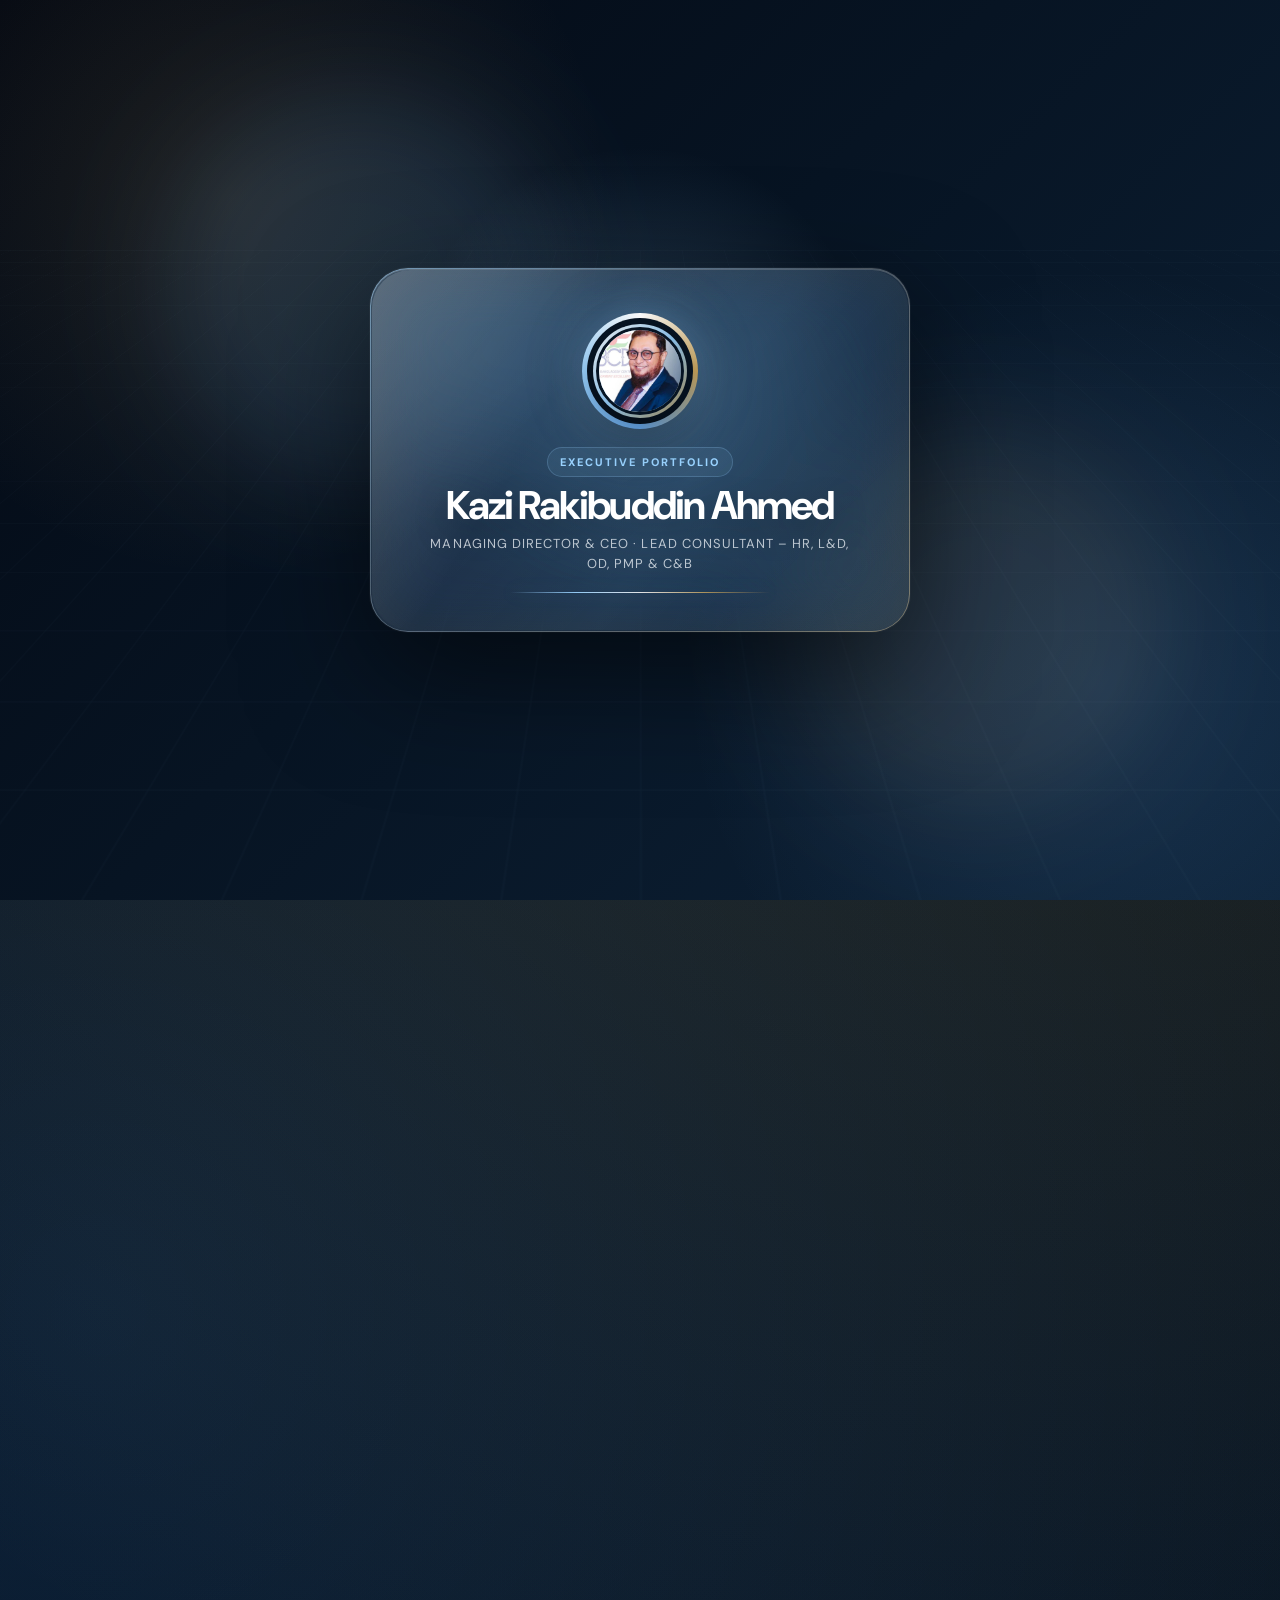
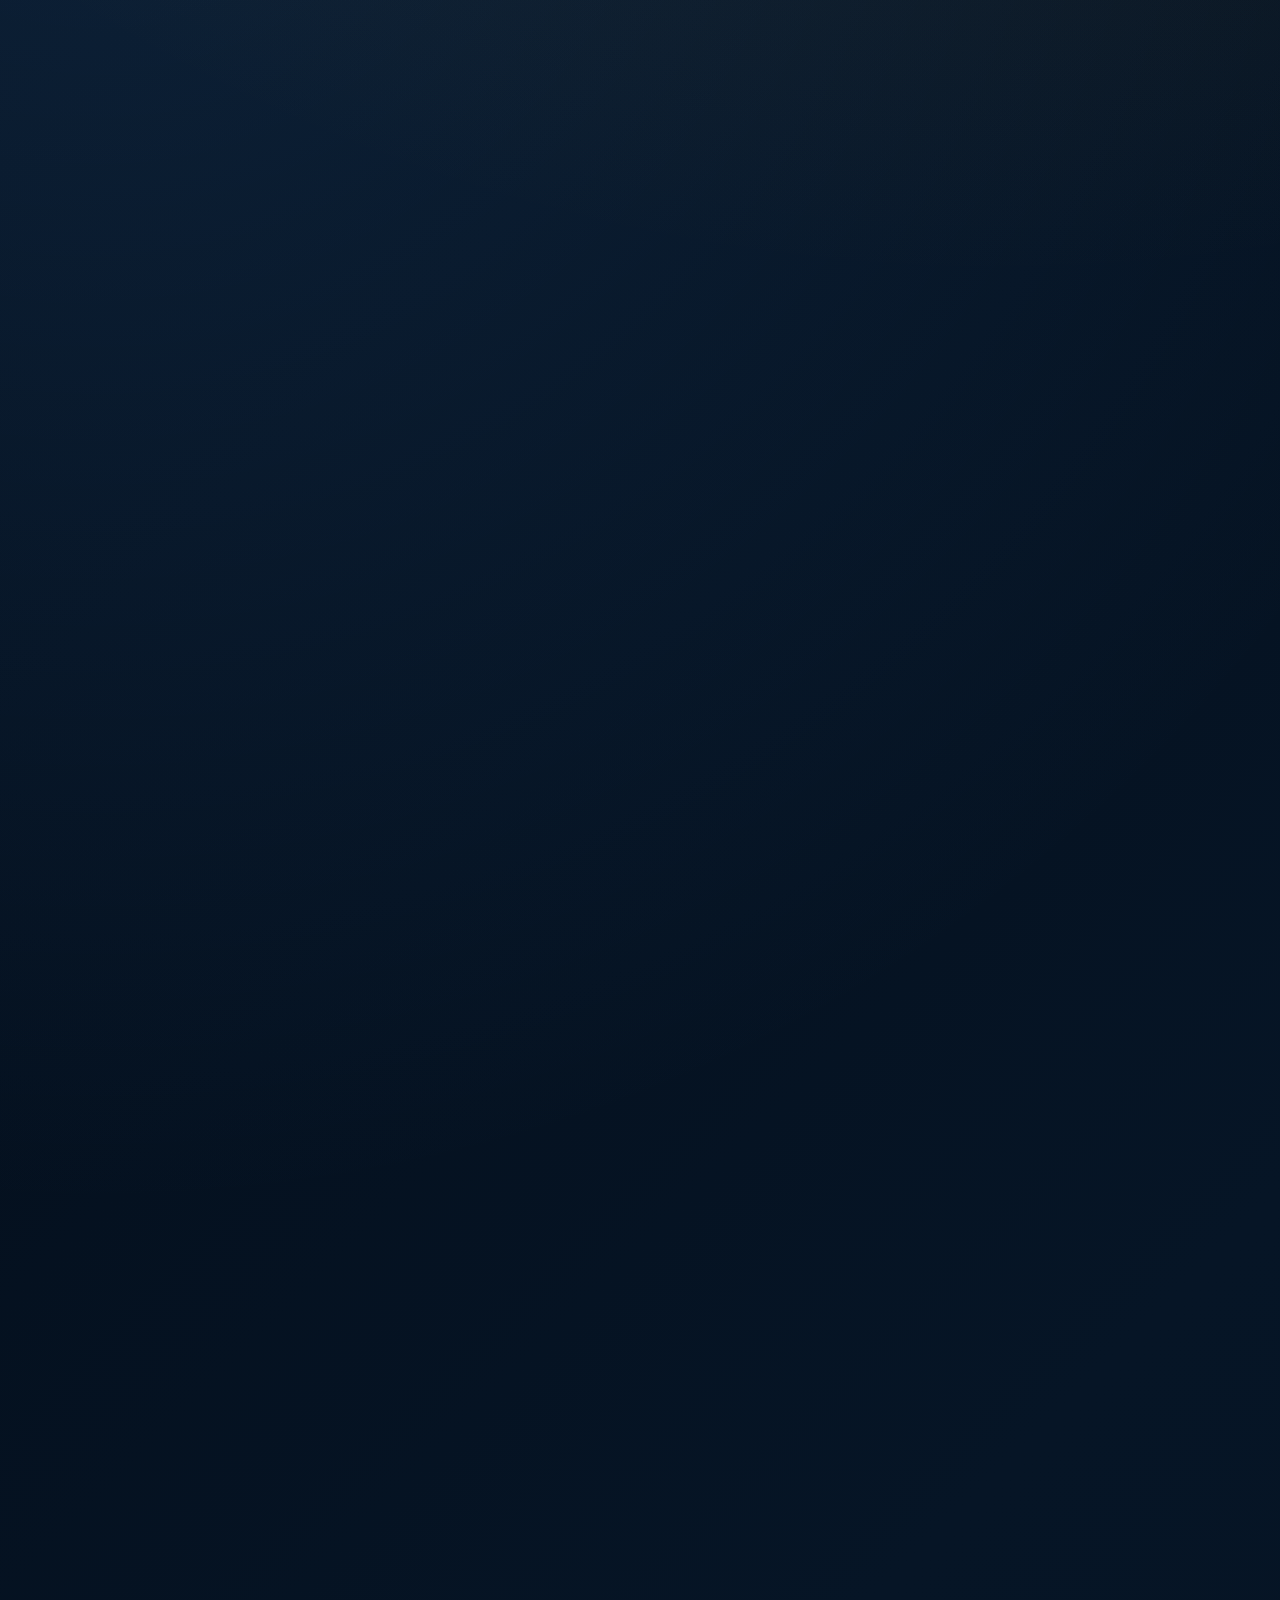
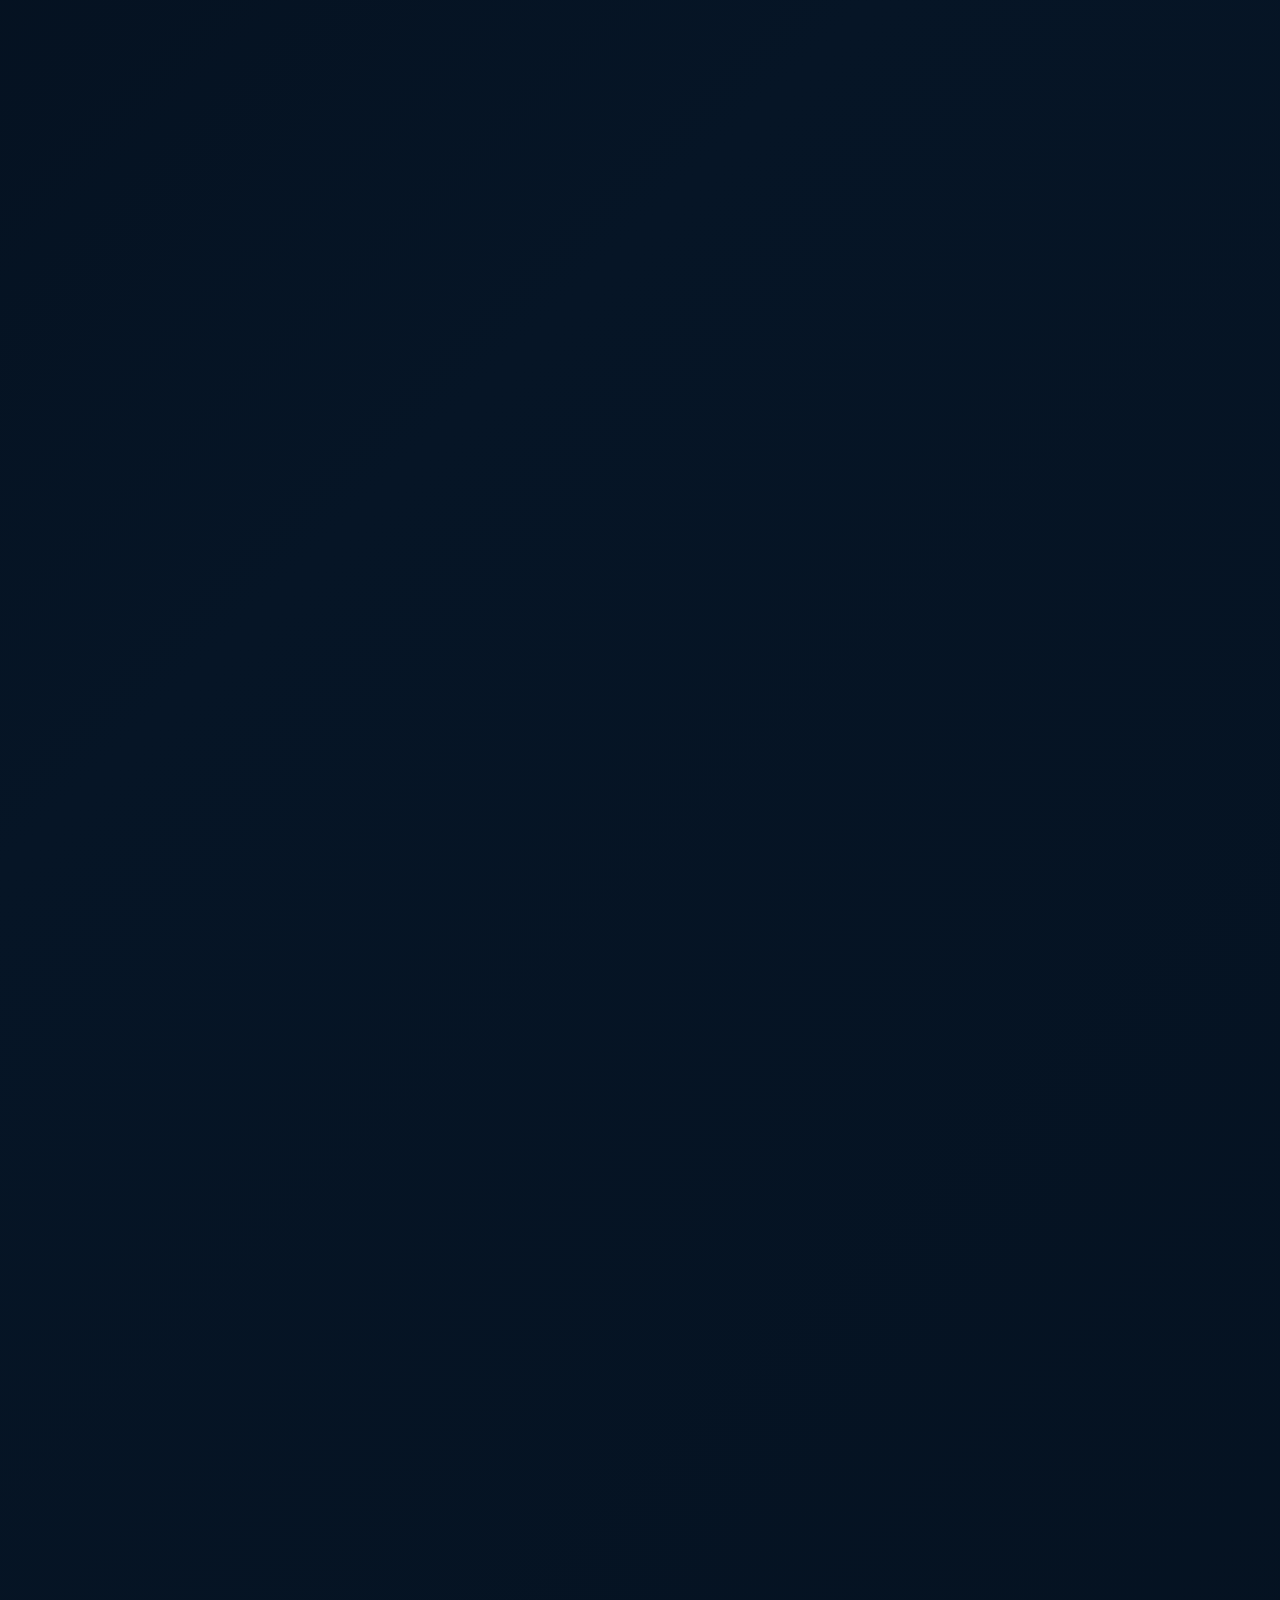
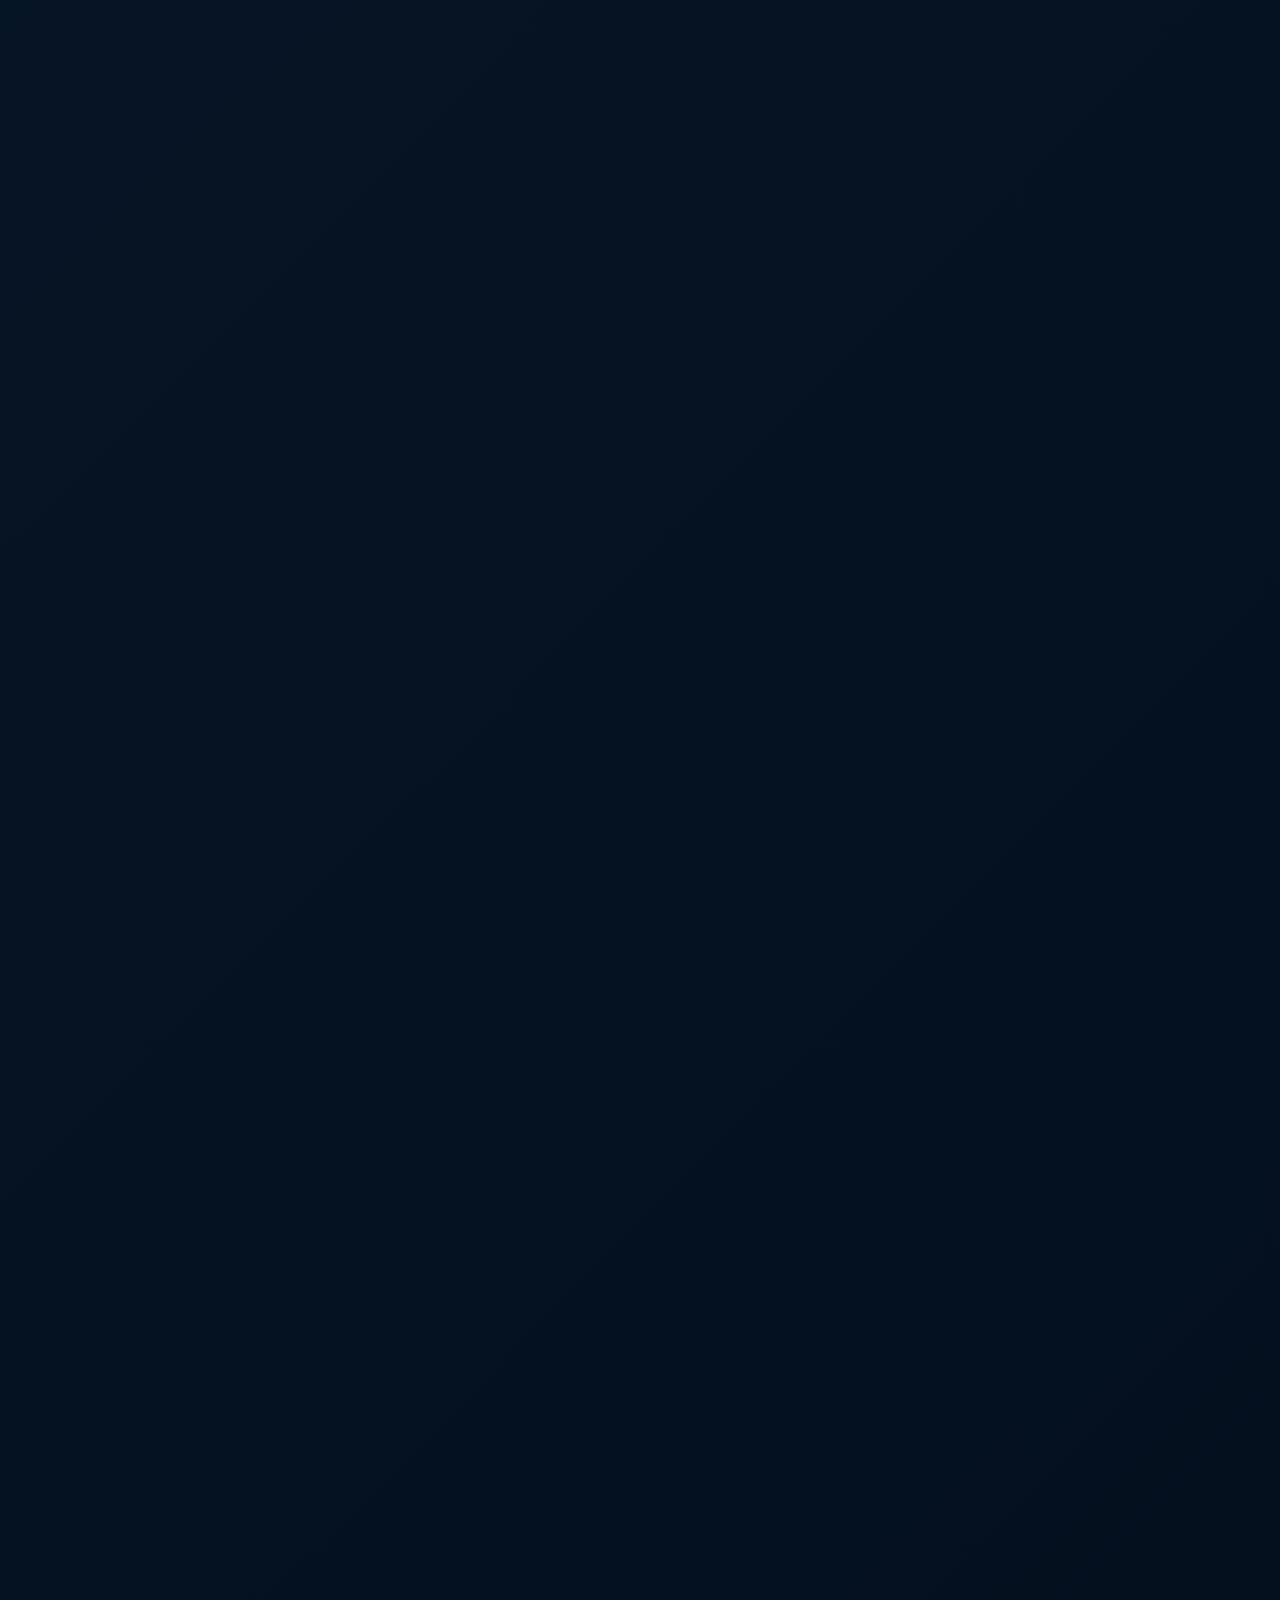
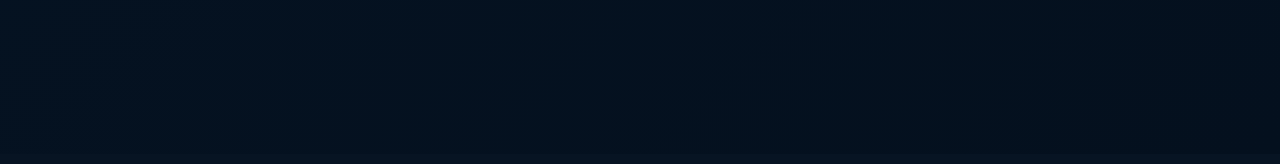
==== index.html @ 6652cd9e "Add files via upload" ====
<!doctype html>
<html lang="en">
<head>
  <meta charset="utf-8">
  <meta name="viewport" content="width=device-width,initial-scale=1">
  <title>Kazi Rakibuddin Ahmed | Managing Director & CEO</title>
  <meta name="description" content="Executive portfolio of Kazi Rakibuddin Ahmed, Managing Director and CEO of ABCDE Consultancy Ltd and a senior human capital management professional.">
  <meta name="author" content="Kazi Rakibuddin Ahmed">
  <meta name="robots" content="index,follow,max-image-preview:large">
  <meta name="theme-color" content="#020b18">
  <meta property="og:type" content="profile">
  <meta property="og:title" content="Kazi Rakibuddin Ahmed | Managing Director & CEO">
  <meta property="og:description" content="Executive portfolio of Kazi Rakibuddin Ahmed, Managing Director and CEO of ABCDE Consultancy Ltd and a senior human capital management professional.">
  <meta property="og:image" content="assets/og-image.webp">
  <meta name="twitter:card" content="summary_large_image">
  <link rel="icon" href="assets/favicon.ico" sizes="any">
  <link rel="icon" href="assets/favicon-32.png" type="image/png" sizes="32x32">
  <link rel="apple-touch-icon" href="assets/apple-touch-icon.png">
  <link rel="manifest" href="site.webmanifest">
  <link rel="preconnect" href="https://fonts.googleapis.com">
  <link rel="preconnect" href="https://fonts.gstatic.com" crossorigin>
  <link href="styles-v14.css" rel="stylesheet">
  <link href="jeshan-v14.css" rel="stylesheet">
  <link href="mobile-v15.css" rel="stylesheet">
</head><body class="jeshan-site home-page">
<div aria-hidden="true" class="page-intro premium-intro">
  <div class="intro-orb intro-orb-one"></div><div class="intro-orb intro-orb-two"></div><div class="intro-grid"></div>
  <div class="premium-intro-card">
    <div class="intro-ring-wrap"><span class="intro-ring"></span><span class="intro-avatar"><img src="assets/kazi-intro-avatar.webp" alt="Kazi Rakibuddin Ahmed"></span></div>
    <div class="intro-copy"><span class="intro-kicker">Executive Portfolio</span><strong>Kazi Rakibuddin Ahmed</strong><em>Managing Director &amp; CEO · Lead Consultant – HR, L&amp;D, OD, PMP &amp; C&amp;B</em></div>
    <span class="intro-line"></span>
  </div>
</div>
<a class="skip-link" href="#main">Skip to content</a>
<div aria-hidden="true" class="page-noise"></div><div aria-hidden="true" class="page-ambient"></div><div aria-hidden="true" class="scroll-progress"></div>
<header class="site-header" id="top">
  <a class="brand" href="index.html" aria-label="Kazi Rakibuddin Ahmed home">
    <span class="brand-mark brand-avatar"><img src="assets/kazi-dock-avatar.webp" alt="Kazi Rakibuddin Ahmed"></span>
    <span><strong>Kazi Rakibuddin Ahmed</strong><em>MD &amp; CEO · HR Leader</em></span>
  </a>
  <button class="menu-toggle" type="button" aria-controls="site-nav" aria-expanded="false">Menu</button>
  <nav id="site-nav" aria-label="Primary navigation"><a aria-current="page" href="index.html">Home</a>
<a  href="about.html">About</a>
<a  href="engagements.html">Experience</a>
<a  href="recognition.html">Achievements</a>
<a  href="publications.html">Education</a>
<a  href="media.html">Affiliations</a>
<a  href="contact.html">Contact</a></nav>
  <div class="header-actions">
    <a class="button button-ghost button-small" href="assets/Kazi_Rakibuddin_Ahmed_Profile_2026.pdf" download>Download CV</a>
    <a class="button button-primary button-small" href="contact.html">Connect</a>
  </div>
</header>
<main id="main">
<section class="hero jeshan-hero" aria-labelledby="hero-title">
  <div class="hero-content reveal">
    <p class="eyebrow">Executive Portfolio</p>
    <h1 id="hero-title">Kazi Rakibuddin<br>Ahmed</h1>
    <p class="hero-title">Managing Director &amp; CEO, ABCDE Consultancy Ltd<br>Lead Consultant – HR, L&amp;D, OD, PMP &amp; C&amp;B</p>
    <p class="hero-support">A Bangladeshi-American Human Capital Management and Development professional with 35+ years of experience across Bangladesh, Saudi Arabia, and the USA.</p>
    <p class="hero-value">People. Purpose. Power. Process. Performance. Profit.</p>
    <div class="hero-actions">
      <a class="button button-primary" href="engagements.html">Explore Experience</a>
      <a class="button button-ghost" href="assets/Kazi_Rakibuddin_Ahmed_Profile_2026.pdf" download>Download CV</a>
      <a class="button button-light" href="contact.html">Connect &amp; Collaborate</a>
    </div>
  </div>
  <div class="hero-visual reveal">
    <div class="portrait-frame hero-photo-solid"><img src="assets/kazi-hero-portrait.webp" alt="Portrait of Kazi Rakibuddin Ahmed"></div>
    <div class="availability-card"><span>Human Capital Leadership</span><strong>Pioneer of modern HR practices in Bangladesh and creator of the patented R3 recruitment formula.</strong></div>
  </div>
</section>

<section class="section compact">
  <div class="stat-grid">
    <article class="stat-card reveal"><strong>35+</strong><span>Years of professional experience</span></article>
    <article class="stat-card reveal"><strong>12</strong><span>Major organizations across his journey</span></article>
    <article class="stat-card reveal"><strong>2016</strong><span>R3 recruitment formula patent</span></article>
  </div>
</section>

<section class="section compact">
  <div class="recognition-strip reveal">
    <article><strong>Modern HR Pioneer</strong><span>Played a vital role in introducing modern HR practices in Bangladesh from the late 1990s.</span></article>
    <article><strong>R3 Formula Patent</strong><span>Original work in recruitment and selection recognized by the Government of Bangladesh in 2016.</span></article>
    <article><strong>Global HR Recognition</strong><span>Named among the 100 Most Influential Global HR Professionals in 2017.</span></article>
    <article><strong>Multicultural Experience</strong><span>Leadership experience across Bangladesh, Saudi Arabia, and the United States.</span></article>
  </div>
</section>

<section class="section" aria-labelledby="about-title">
  <div class="section-kicker reveal">About</div>
  <div class="editorial-card reveal">
    <div class="editorial-copy">
      <h2 id="about-title">Human capital expertise shaped by 35+ years of leadership, learning, and organizational transformation.</h2>
      <p>Kazi Rakibuddin Ahmed is the Managing Director and CEO of ABCDE Consultancy Ltd, a concern of the American Bangladesh Center for Development Excellence.</p>
      <p>His experience spans human resources, learning and development, organizational development, performance management, compensation and benefits, corporate leadership, training, research, and academia.</p>
      <p>He is highly regarded as a corporate personality, trainer, and researcher, with a professional journey across prominent local and multinational organizations.</p>
      <a class="button button-primary" href="about.html">Read Full Profile</a>
    </div>
    <div class="editorial-image"><img src="assets/page-01.webp" alt="Profile page of Kazi Rakibuddin Ahmed" loading="lazy"></div>
  </div>
</section>

<section class="section" aria-labelledby="categories-title">
  <div class="section-kicker reveal">Portfolio Areas</div>
  <div class="split-heading reveal single"><h2 id="categories-title">A distinguished career across executive leadership, global recognition, education, and professional service.</h2></div>
  <div class="category-grid">
    <a class="category-card reveal" href="engagements.html"><img src="assets/journey-corporate.webp" alt=""><div class="category-card-content"><span>Corporate &amp; Academic</span><h3>Professional Journey</h3><p>Leadership roles across hospitality, FMCG, pharmaceuticals, banking, industry, consulting, and higher education.</p><span>Explore →</span></div></a>
    <a class="category-card reveal" href="recognition.html"><img src="assets/achievement-patent.webp" alt=""><div class="category-card-content"><span>Patent &amp; Global Award</span><h3>Achievements</h3><p>The R3 recruitment rule patent and recognition among the 100 Most Influential Global HR Professionals.</p><span>Explore →</span></div></a>
    <a class="category-card reveal" href="media.html"><img src="assets/affiliations-01.webp" alt=""><div class="category-card-content"><span>Board &amp; Leadership Roles</span><h3>Professional Affiliations</h3><p>Service and leadership across national and international HR, development, alumni, and business organizations.</p><span>Explore →</span></div></a>
  </div>
</section>

<section class="section" aria-labelledby="impact-title">
  <div class="section-kicker reveal">Executive Profile</div>
  <div class="split-heading reveal single"><h2 id="impact-title">A professional story built on people, purpose, process, performance, and sustainable organizational impact.</h2></div>
  <a class="section-image-wide reveal" href="assets/kazi-banner.webp" data-lightbox data-caption="Kazi Rakibuddin Ahmed — Executive Portfolio">
    <img src="assets/kazi-banner.webp" alt="Executive portfolio visual of Kazi Rakibuddin Ahmed" loading="lazy">
  </a>
</section>

<section class="section" aria-labelledby="selected-title">
  <div class="section-kicker reveal">Selected Profile Pages</div>
  <div class="split-heading reveal single"><h2 id="selected-title">Professional journey, education, achievements, and affiliations.</h2></div>
  <div class="page-gallery">
    <a class="pdf-card reveal" href="assets/page-01.webp" data-lightbox data-caption="Executive Profile & Professional Journey"><figure><img src="assets/page-01.webp" alt="Executive profile and professional journey" loading="lazy"><figcaption>Executive Profile &amp; Professional Journey</figcaption></figure></a>
    <a class="pdf-card reveal" href="assets/page-02.webp" data-lightbox data-caption="Education & Achievements"><figure><img src="assets/page-02.webp" alt="Education and achievements" loading="lazy"><figcaption>Education &amp; Achievements</figcaption></figure></a>
    <a class="pdf-card reveal" href="assets/page-03.webp" data-lightbox data-caption="Professional Affiliations"><figure><img src="assets/page-03.webp" alt="Professional affiliations" loading="lazy"><figcaption>Professional Affiliations</figcaption></figure></a>
    <a class="pdf-card reveal" href="assets/patent-certificate.webp" data-lightbox data-caption="R3 Recruitment Rule Patent"><figure><img src="assets/patent-certificate.webp" alt="R3 Recruitment Rule patent certificate" loading="lazy"><figcaption>R3 Recruitment Rule Patent</figcaption></figure></a>
    <a class="pdf-card reveal" href="assets/global-hr-award.webp" data-lightbox data-caption="100 Most Influential Global HR Professionals"><figure><img src="assets/global-hr-award.webp" alt="100 Most Influential Global HR Professionals recognition" loading="lazy"><figcaption>Global HR Recognition</figcaption></figure></a>
    <a class="pdf-card reveal" href="assets/education-visual.webp" data-lightbox data-caption="University of Kentucky & Kentucky State University"><figure><img src="assets/education-visual.webp" alt="Education institutions" loading="lazy"><figcaption>Academic Background</figcaption></figure></a>
  </div>
</section>

<section class="final-cta">
  <div class="tedx-banner reveal">
    <img src="assets/kazi-banner.webp" alt="Kazi Rakibuddin Ahmed executive portfolio">
    <div class="tedx-copy">
      <p class="eyebrow">Human Capital Excellence</p>
      <h2>People. Purpose. Power. Process. Performance. Profit.</h2>
      <p>Connect for HR, learning and development, organizational development, performance management, and compensation and benefits consulting.</p>
      <div class="hero-actions"><a class="button button-primary" href="contact.html">Connect &amp; Collaborate</a><a class="button button-ghost" href="engagements.html">View Professional Journey</a></div>
    </div>
  </div>
</section>
</main>
<footer class="site-footer">
  <div class="footer-grid">
    <div>
      <a class="footer-brand" href="index.html">Kazi Rakibuddin Ahmed</a>
      <p>Managing Director &amp; CEO of ABCDE Consultancy Ltd and Lead Consultant in HR, L&amp;D, OD, PMP, and C&amp;B.</p>
      <p class="footer-availability-line">People. Purpose. Power. Process. Performance. Profit.</p>
    </div>
    <div>
      <h3>Connect</h3>
      <p><a href="mailto:ceo@abcde.com.bd">ceo@abcde.com.bd</a></p>
      <p><a href="mailto:rakib1.ahmed@gmail.com">rakib1.ahmed@gmail.com</a></p>
      <p><a href="https://www.abcde.com.bd" target="_blank" rel="noopener">www.abcde.com.bd</a></p>
    </div>
    <div>
      <h3>Quick Menu</h3>
      <div class="footer-links"><a href="about.html">About</a><a href="engagements.html">Experience</a><a href="recognition.html">Achievements</a><a href="publications.html">Education</a><a href="media.html">Affiliations</a><a href="contact.html">Contact</a></div>
    </div>
  </div>
  <div class="footer-bottom">
    <span>© 2026 Kazi Rakibuddin Ahmed. All rights reserved.</span>
    <span>Portfolio produced by <a href="https://thecareersup.com/" target="_blank" rel="noopener">Careers Up</a></span>
  </div>
</footer>
<div class="lightbox-overlay" data-lightbox-overlay aria-hidden="true">
  <div class="lightbox-panel"><button class="lightbox-close" data-lightbox-close aria-label="Close">×</button><img alt=""><p class="lightbox-caption" data-lightbox-caption></p></div>
</div>
<script src="site-v14.js"></script>
</body>
</html>
---- styles-v14.css ----
:root{
  --navy:#071423;
  --navy-2:#0d2238;
  --navy-3:#102c47;
  --steel:#6f7f8f;
  --text:#f7fbff;
  --muted:#b9c8d5;
  --ink:#172434;
  --paper:#f7fafc;
  --line:rgba(255,255,255,.14);
  --line-dark:rgba(7,20,35,.12);
  --blue:#6fb6ff;
  --blue-2:#9ad3ff;
  --gold:#c9a45c;
  --glass:rgba(255,255,255,.08);
  --glass-strong:rgba(255,255,255,.14);
  --shadow:0 28px 90px rgba(0,0,0,.28);
  --radius:28px;
  --max:1180px;
  --header-h:78px;
  --scroll-progress:0;
  color-scheme:dark;
}
*{box-sizing:border-box}
html{scroll-behavior:smooth;scroll-padding-top:calc(var(--header-h) + 22px)}
body{
  margin:0;
  font-family:"DM Sans",system-ui,-apple-system,BlinkMacSystemFont,"Segoe UI",sans-serif;
  background:
    radial-gradient(circle at 18% 8%,rgba(111,182,255,.20),transparent 30%),
    radial-gradient(circle at 85% 18%,rgba(201,164,92,.14),transparent 26%),
    linear-gradient(135deg,#061120 0%,#071423 42%,#0c1d30 100%);
  color:var(--text);
  overflow-x:hidden;
}
body::before{
  content:"";
  position:fixed;
  inset:0;
  z-index:-4;
  background:url('assets/hero-oil-gas.webp') center/cover no-repeat;
  opacity:.08;
  filter:saturate(.8) contrast(1.05);
}
body::after{
  content:"";
  position:fixed;
  inset:0;
  z-index:-3;
  background:linear-gradient(180deg,rgba(7,20,35,.72),rgba(7,20,35,.96));
  pointer-events:none;
}
a{color:inherit;text-decoration:none}
img,video{max-width:100%;display:block}
button,input,select,textarea{font:inherit}
.skip-link{
  position:fixed;
  top:10px;
  left:10px;
  transform:translateY(-160%);
  background:#fff;
  color:#071423;
  z-index:2000;
  padding:10px 14px;
  border-radius:999px;
}
.skip-link:focus{transform:translateY(0)}
.page-noise{
  position:fixed;
  inset:0;
  pointer-events:none;
  opacity:.045;
  z-index:-1;
  background-image:url("data:image/svg+xml,%3Csvg viewBox='0 0 260 260' xmlns='http://www.w3.org/2000/svg'%3E%3Cfilter id='n'%3E%3CfeTurbulence type='fractalNoise' baseFrequency='.72' numOctaves='3' stitchTiles='stitch'/%3E%3C/filter%3E%3Crect width='260' height='260' filter='url(%23n)' opacity='.55'/%3E%3C/svg%3E");
}
.page-ambient{
  position:fixed;
  width:52vw;
  height:52vw;
  right:-20vw;
  top:10vh;
  border-radius:50%;
  background:radial-gradient(circle,rgba(111,182,255,.16),transparent 62%);
  pointer-events:none;
  z-index:-2;
}
.scroll-progress{
  position:fixed;
  top:0;
  left:0;
  height:3px;
  width:calc(var(--scroll-progress)*100%);
  z-index:1200;
  background:linear-gradient(90deg,var(--blue),var(--gold));
  box-shadow:0 0 18px rgba(111,182,255,.36);
}
.site-header{
  position:fixed;
  top:14px;
  left:50%;
  width:min(calc(100% - 32px),1220px);
  min-height:var(--header-h);
  transform:translateX(-50%);
  z-index:1000;
  display:grid;
  grid-template-columns:auto 1fr auto;
  gap:16px;
  align-items:center;
  padding:10px 12px;
  border:1px solid rgba(255,255,255,.13);
  background:linear-gradient(135deg,rgba(255,255,255,.12),rgba(255,255,255,.055));
  backdrop-filter:blur(24px) saturate(160%);
  -webkit-backdrop-filter:blur(24px) saturate(160%);
  border-radius:999px;
  box-shadow:0 24px 80px rgba(0,0,0,.27),inset 0 1px 0 rgba(255,255,255,.18);
}
.brand{display:flex;align-items:center;gap:12px;padding-left:8px;min-width:max-content}
.brand-mark{
  display:grid;
  place-items:center;
  width:44px;
  height:44px;
  border-radius:50%;
  overflow:hidden;
  background:linear-gradient(135deg,rgba(111,182,255,.28),rgba(201,164,92,.22));
  border:1px solid rgba(255,255,255,.22);
  box-shadow:0 10px 30px rgba(0,0,0,.26), inset 0 0 0 1px rgba(255,255,255,.12);
  flex:0 0 auto;
}
.brand-avatar img{
  width:100%;
  height:100%;
  display:block;
  object-fit:cover;
  object-position:50% 24%;
  filter:saturate(1.04) contrast(1.02);
  transform:scale(1.08);
}
.brand-avatar::after{
  content:"";
  position:absolute;
  inset:0;
  border-radius:50%;
  background:linear-gradient(135deg,rgba(255,255,255,.28),transparent 42%,rgba(7,20,35,.22));
  pointer-events:none;
}
.brand-avatar{position:relative}
.brand strong{display:block;font-size:14px;line-height:1.1;letter-spacing:.02em}
.brand em{display:block;font-size:11px;color:var(--muted);font-style:normal;margin-top:3px;letter-spacing:.18em;text-transform:uppercase}
.site-header nav{display:flex;justify-content:center;align-items:center;gap:4px}
.site-header nav a{
  position:relative;
  padding:12px 13px;
  border-radius:999px;
  color:rgba(247,251,255,.78);
  font-size:14px;
  font-weight:600;
  transition:color .25s ease,background .25s ease,transform .25s ease;
}
.site-header nav a:hover,.site-header nav a[aria-current="page"]{color:#fff;background:rgba(255,255,255,.1);transform:translateY(-1px)}
.header-actions{display:flex;align-items:center;gap:8px;min-width:max-content}
.menu-toggle{display:none;background:rgba(255,255,255,.09);color:#fff;border:1px solid rgba(255,255,255,.15);border-radius:999px;padding:11px 16px;cursor:pointer}
.button{
  display:inline-flex;
  align-items:center;
  justify-content:center;
  gap:8px;
  min-height:48px;
  padding:0 21px;
  border-radius:999px;
  font-weight:800;
  letter-spacing:.01em;
  border:1px solid transparent;
  transition:transform .25s ease,box-shadow .25s ease,background .25s ease,border-color .25s ease;
  cursor:pointer;
  white-space:nowrap;
}
.button:hover{transform:translateY(-2px)}
.button-small{min-height:42px;padding:0 16px;font-size:13px}
.button-primary{background:linear-gradient(135deg,#eaf6ff,#8fcbff 45%,#c9a45c);color:#071423;box-shadow:0 18px 44px rgba(111,182,255,.23)}
.button-light{background:rgba(255,255,255,.94);color:#071423;border-color:rgba(255,255,255,.85)}
.button-ghost{background:rgba(255,255,255,.08);border-color:rgba(255,255,255,.17);color:#fff;backdrop-filter:blur(18px)}
.button:hover{box-shadow:0 22px 50px rgba(0,0,0,.22)}
main{padding-top:96px}
.hero{
  min-height:calc(100vh - 96px);
  width:min(calc(100% - 36px),var(--max));
  margin:0 auto;
  display:grid;
  grid-template-columns:minmax(0,1fr) minmax(330px,440px);
  gap:46px;
  align-items:center;
  padding:50px 0 70px;
}
.hero-content{max-width:760px}
.eyebrow{
  display:inline-flex;
  align-items:center;
  gap:9px;
  margin:0 0 18px;
  text-transform:uppercase;
  letter-spacing:.18em;
  color:var(--blue-2);
  font-weight:800;
  font-size:12px;
}
.eyebrow::before{content:"";width:30px;height:1px;background:linear-gradient(90deg,var(--blue),var(--gold))}
h1,h2,h3,p{margin-top:0}
.hero h1{
  margin:0;
  font-size:clamp(54px,8.2vw,112px);
  line-height:.9;
  letter-spacing:-.075em;
  max-width:920px;
}
.hero-title{
  margin:22px 0 0;
  font-size:clamp(25px,3vw,42px);
  line-height:1.08;
  font-weight:800;
  color:#fff;
  letter-spacing:-.035em;
}
.hero-support{
  max-width:780px;
  margin:22px 0 0;
  color:var(--muted);
  font-size:clamp(18px,2vw,23px);
  line-height:1.45;
}
.hero-value{
  max-width:720px;
  margin:16px 0 0;
  color:#eaf4ff;
  font-size:18px;
  line-height:1.65;
}
.hero-actions{display:flex;flex-wrap:wrap;gap:12px;margin-top:30px}.hero-actions.center{justify-content:center}
.hero-visual{position:relative;min-height:610px;display:flex;align-items:flex-end;justify-content:center}
.portrait-frame{
  position:relative;
  width:min(100%,420px);
  min-height:600px;
  border-radius:46px;
  overflow:hidden;
  border:1px solid rgba(255,255,255,.18);
  background:
    radial-gradient(circle at 50% 15%,rgba(111,182,255,.28),transparent 30%),
    linear-gradient(160deg,rgba(255,255,255,.14),rgba(255,255,255,.035));
  box-shadow:var(--shadow),inset 0 1px 0 rgba(255,255,255,.22);
}
.portrait-frame::after{content:"";position:absolute;inset:auto 24px 24px;height:36%;border-radius:34px;background:linear-gradient(180deg,transparent,rgba(7,20,35,.88));pointer-events:none}
.portrait-frame img{position:absolute;inset:auto -14px -6px auto;width:112%;height:auto;filter:drop-shadow(0 26px 40px rgba(0,0,0,.45));transform:translate(10px,-12px)}
.availability-card{
  position:absolute;
  right:-6px;
  bottom:42px;
  width:min(330px,86%);
  padding:18px 20px;
  border:1px solid rgba(255,255,255,.17);
  border-radius:24px;
  background:rgba(7,20,35,.68);
  backdrop-filter:blur(20px);
  box-shadow:0 22px 70px rgba(0,0,0,.3);
}
.availability-card span{display:block;color:var(--gold);font-size:12px;text-transform:uppercase;letter-spacing:.14em;font-weight:800;margin-bottom:6px}.availability-card strong{font-size:15px;line-height:1.3}
.section{width:min(calc(100% - 36px),var(--max));margin:0 auto;padding:100px 0}.compact{padding:42px 0}.section-kicker{color:var(--gold);font-weight:800;letter-spacing:.14em;text-transform:uppercase;font-size:13px;margin-bottom:16px}.split-heading{display:grid;grid-template-columns:minmax(0,1.2fr) minmax(260px,.8fr);gap:42px;align-items:end;margin-bottom:38px}.split-heading h2,.profile-card h2,.final-cta h2,.page-hero h1{font-size:clamp(34px,4vw,64px);letter-spacing:-.055em;line-height:1.02;margin:0}.split-heading p{font-size:18px;line-height:1.65;color:var(--muted);margin:0}.video-shell{position:relative;border:1px solid rgba(255,255,255,.16);border-radius:38px;overflow:hidden;background:rgba(255,255,255,.08);box-shadow:var(--shadow);padding:12px}.executive-video{width:100%;aspect-ratio:16/9;object-fit:cover;border-radius:28px;background:#02070c}.credibility{display:grid;grid-template-columns:repeat(4,1fr);gap:14px}.cred-card,.credential-card,.impact-card,.expertise-group,.profile-card,.detail-block,.expertise-detail-card,.experience-card,.impact-detail-card,.note-section,.contact-panel,.contact-methods>a,.contact-methods>div,.aside-card{
  border:1px solid rgba(255,255,255,.13);
  background:linear-gradient(145deg,rgba(255,255,255,.11),rgba(255,255,255,.045));
  border-radius:var(--radius);
  box-shadow:0 22px 70px rgba(0,0,0,.18),inset 0 1px 0 rgba(255,255,255,.14);
  backdrop-filter:blur(18px);
}
.cred-card{padding:25px 22px;min-height:160px;display:flex;flex-direction:column;justify-content:space-between}.cred-card strong{font-size:clamp(25px,2.5vw,38px);letter-spacing:-.05em;line-height:1;color:#fff}.cred-card span{color:var(--muted);line-height:1.35}.profile-card{padding:44px}.profile-card p{font-size:19px;line-height:1.75;color:#d9e8f6;max-width:940px}.expertise-columns{display:grid;grid-template-columns:1.16fr .84fr;gap:18px}.expertise-group{padding:30px}.expertise-group h3{font-size:24px;margin-bottom:24px}.expertise-list{display:grid;gap:12px}.expertise-list article{padding:16px;border-radius:18px;background:rgba(255,255,255,.055);border:1px solid rgba(255,255,255,.08)}.expertise-list strong{display:block;color:#fff;margin-bottom:6px}.expertise-list span{color:var(--muted);line-height:1.5}.expertise-group.alt{display:flex;flex-direction:column}.expertise-group.alt .button{margin-top:auto;align-self:flex-start}.impact-section{position:relative}.impact-grid{display:grid;grid-template-columns:repeat(3,1fr);gap:16px}.impact-card{padding:28px;min-height:260px}.impact-card strong,.impact-detail-card strong{display:block;font-size:clamp(34px,4vw,58px);letter-spacing:-.06em;line-height:1;color:#fff;margin-bottom:22px;background:linear-gradient(135deg,#fff,var(--blue-2) 45%,var(--gold));-webkit-background-clip:text;background-clip:text;color:transparent}.impact-card h3{font-size:20px}.impact-card p,.impact-detail-card p{color:var(--muted);line-height:1.65}.center-actions{display:flex;justify-content:center;margin-top:28px}.journey-section{padding-top:100px}.timeline{position:relative;display:grid;gap:16px}.timeline-item{display:grid;grid-template-columns:150px 1fr;gap:24px;padding:22px;border:1px solid rgba(255,255,255,.12);background:rgba(255,255,255,.055);border-radius:24px}.timeline-item time{color:var(--gold);font-weight:800}.timeline-item h3{margin:0 0 4px}.timeline-item p{margin:0;color:var(--muted)}.credential-grid{display:grid;grid-template-columns:repeat(4,1fr);gap:16px}.credential-card{padding:28px}.credential-card strong{display:block;font-size:28px;margin-bottom:10px}.credential-card span{color:var(--muted);line-height:1.5}.credential-card.wide{grid-column:span 4}.final-cta{width:min(calc(100% - 36px),var(--max));margin:0 auto;padding:80px 0 105px}.final-cta.small{padding-top:40px}.final-cta-card{position:relative;text-align:center;border:1px solid rgba(255,255,255,.16);border-radius:42px;padding:56px 42px;background:linear-gradient(135deg,rgba(111,182,255,.16),rgba(255,255,255,.07),rgba(201,164,92,.12));box-shadow:var(--shadow);overflow:hidden}.final-cta-card::before{content:"";position:absolute;inset:0;background:radial-gradient(circle at 50% 0%,rgba(255,255,255,.14),transparent 45%);pointer-events:none}.final-cta-card h2{position:relative;max-width:980px;margin:0 auto 18px;font-weight:900;white-space:normal}.final-cta-card p{position:relative;color:var(--muted);font-size:18px;line-height:1.65;max-width:780px;margin:0 auto}.page-hero{width:min(calc(100% - 36px),var(--max));margin:0 auto;padding:90px 0 54px}.page-hero h1{max-width:1050px}.page-hero p:not(.eyebrow){max-width:760px;color:var(--muted);font-size:20px;line-height:1.65;margin-top:22px}.detail-layout{display:grid;grid-template-columns:330px 1fr;gap:26px;align-items:start}.detail-aside{position:sticky;top:112px;display:grid;gap:16px}.detail-aside img{border-radius:34px;border:1px solid rgba(255,255,255,.15);box-shadow:var(--shadow)}.aside-card{padding:20px}.aside-card strong{display:block;margin-bottom:8px}.aside-card span{color:var(--muted);line-height:1.5}.detail-content{display:grid;gap:16px}.detail-block{padding:34px}.detail-block h2{font-size:30px}.detail-block p,.detail-block li{font-size:17px;line-height:1.75;color:var(--muted)}.clean-list{padding-left:20px}.mini-grid{display:flex;flex-wrap:wrap;gap:10px}.mini-grid span{padding:12px 14px;border:1px solid rgba(255,255,255,.12);border-radius:999px;background:rgba(255,255,255,.06);font-weight:700}.slim{padding-top:40px}.expertise-detail-grid{display:grid;grid-template-columns:repeat(2,1fr);gap:16px}.expertise-detail-grid.three{grid-template-columns:repeat(3,1fr)}.expertise-detail-card{padding:30px}.expertise-detail-card h3{font-size:24px}.expertise-detail-card p{color:var(--muted);line-height:1.7}.alt-section{border-top:1px solid rgba(255,255,255,.08)}.experience-list{display:grid;gap:18px}.experience-card{padding:32px}.experience-headline{display:flex;justify-content:space-between;gap:20px;border-bottom:1px solid rgba(255,255,255,.1);padding-bottom:18px;margin-bottom:16px}.experience-headline h2{font-size:30px;margin-bottom:4px}.experience-headline p{margin:0;color:#e7f4ff;font-weight:700}.experience-headline span{color:var(--gold);font-weight:800;white-space:nowrap}.location{color:var(--muted);margin-bottom:18px}.role-detail-grid{display:grid;grid-template-columns:1fr 1fr;gap:18px}.role-detail-grid h3{color:var(--blue-2);font-size:14px;text-transform:uppercase;letter-spacing:.12em}.role-detail-grid li{color:var(--muted);line-height:1.65;margin:8px 0}.impact-detail-grid{display:grid;grid-template-columns:repeat(2,1fr);gap:18px}.impact-detail-card{padding:36px}.impact-detail-card h2{font-size:30px}.impact-detail-card span{display:block;color:var(--gold);font-weight:800;margin-top:22px}.note-section{padding:28px}.note-section p{color:var(--muted);line-height:1.7}.contact-page{width:min(calc(100% - 36px),var(--max));margin:0 auto;min-height:calc(100vh - 160px);padding:90px 0;display:grid;grid-template-columns:minmax(0,1fr) 460px;gap:28px;align-items:center}.contact-copy h1{font-size:clamp(42px,5.8vw,82px);letter-spacing:-.065em;line-height:.96;margin:0;white-space:normal}.contact-copy p{font-size:19px;color:var(--muted);line-height:1.65;max-width:700px}.contact-methods{display:grid;grid-template-columns:repeat(2,1fr);gap:12px;margin:28px 0}.contact-methods a,.contact-methods div{padding:18px}.contact-methods strong{display:block;margin-bottom:6px}.contact-methods span{color:var(--muted);font-size:14px}.contact-panel{padding:14px}.contact-portrait{width:100%;aspect-ratio:16/10;object-fit:cover;border-radius:24px;margin-bottom:12px}.contact-form{display:grid;gap:10px}.contact-form label{display:grid;gap:6px;color:var(--muted);font-size:13px;font-weight:800;letter-spacing:.02em}.contact-form input,.contact-form select,.contact-form textarea{width:100%;border:1px solid rgba(255,255,255,.13);border-radius:15px;background:rgba(255,255,255,.07);color:#fff;padding:13px 14px;outline:none}.contact-form select option{color:#071423}.contact-form input:focus,.contact-form select:focus,.contact-form textarea:focus{border-color:rgba(111,182,255,.7);box-shadow:0 0 0 4px rgba(111,182,255,.12)}.contact-form textarea{resize:vertical}.form-note{font-size:12px;color:var(--muted);margin:0 0 4px}.site-footer{position:relative;overflow:hidden;border-top:1px solid rgba(255,255,255,.1);background:rgba(3,9,16,.5);padding:46px 0 24px}.footer-grid{position:relative;z-index:1;width:min(calc(100% - 36px),var(--max));margin:0 auto;display:grid;grid-template-columns:1.3fr .9fr .8fr;gap:32px}.footer-brand{display:block;font-size:24px;font-weight:900;letter-spacing:-.03em;margin-bottom:12px}.site-footer p,.site-footer a{color:var(--muted);line-height:1.65}.site-footer h3{font-size:14px;text-transform:uppercase;letter-spacing:.14em;color:var(--gold)}.footer-links{display:grid;gap:8px}.footer-bottom{position:relative;z-index:1;width:min(calc(100% - 36px),var(--max));margin:30px auto 0;padding-top:18px;border-top:1px solid rgba(255,255,255,.1);display:flex;justify-content:space-between;gap:18px;color:rgba(185,200,213,.76);font-size:13px}.reveal{opacity:0;transform:translate3d(0,22px,0);transition:opacity .75s ease,transform .75s cubic-bezier(.22,1,.36,1);transition-delay:var(--stagger,0s)}.reveal.in-view{opacity:1;transform:translate3d(0,0,0)}.site-header.scrolled{background:linear-gradient(135deg,rgba(7,20,35,.82),rgba(7,20,35,.54));box-shadow:0 18px 70px rgba(0,0,0,.36),inset 0 1px 0 rgba(255,255,255,.14)}@media (hover:hover){.cred-card:hover,.impact-card:hover,.expertise-detail-card:hover,.experience-card:hover,.credential-card:hover,.contact-methods a:hover{transform:translateY(-4px);border-color:rgba(111,182,255,.32)}.cred-card,.impact-card,.expertise-detail-card,.experience-card,.credential-card,.contact-methods a{transition:transform .25s ease,border-color .25s ease}}
@media(max-width:1040px){.site-header{grid-template-columns:auto auto;justify-content:space-between}.menu-toggle{display:inline-flex}.site-header nav{position:absolute;top:calc(100% + 10px);left:0;right:0;display:none;flex-direction:column;align-items:stretch;padding:12px;border:1px solid rgba(255,255,255,.13);border-radius:28px;background:rgba(7,20,35,.94);backdrop-filter:blur(24px)}.site-header nav.open{display:flex}.site-header nav a{padding:14px 18px}.header-actions{display:none}.hero{grid-template-columns:1fr;min-height:unset;padding-top:40px}.hero-visual{min-height:520px;grid-row:1}.portrait-frame{min-height:520px}.split-heading,.expertise-columns,.detail-layout,.contact-page{grid-template-columns:1fr}.credibility,.impact-grid,.credential-grid{grid-template-columns:repeat(2,1fr)}.credential-card.wide{grid-column:span 2}.expertise-detail-grid,.expertise-detail-grid.three,.impact-detail-grid{grid-template-columns:1fr}.detail-aside{position:relative;top:0;grid-template-columns:240px 1fr 1fr;align-items:stretch}.contact-page{padding-top:70px}.contact-panel{max-width:560px}}
@media(max-width:720px){:root{--header-h:66px}.site-header{top:10px;width:calc(100% - 20px);border-radius:28px;padding:8px 10px}.brand strong{font-size:13px}.brand-mark{width:38px;height:38px}.menu-toggle{padding:9px 13px}main{padding-top:82px}.hero{width:min(calc(100% - 24px),var(--max));padding-bottom:44px}.hero h1{font-size:clamp(48px,14vw,72px)}.hero-title{font-size:26px}.hero-visual{min-height:430px}.portrait-frame{min-height:430px;border-radius:34px}.availability-card{right:8px;bottom:24px}.section,.page-hero,.final-cta,.contact-page{width:min(calc(100% - 24px),var(--max));padding:62px 0}.split-heading h2,.profile-card h2,.final-cta h2,.page-hero h1{font-size:38px}.split-heading{gap:16px;margin-bottom:24px}.hero-actions{flex-direction:column}.button{width:100%;min-height:48px}.credibility,.impact-grid,.credential-grid,.contact-methods,.detail-aside{grid-template-columns:1fr}.credential-card.wide{grid-column:span 1}.profile-card,.final-cta-card,.expertise-group,.experience-card,.detail-block,.impact-detail-card{padding:24px}.timeline-item{grid-template-columns:1fr;gap:8px}.experience-headline{flex-direction:column}.experience-headline span{white-space:normal}.role-detail-grid{grid-template-columns:1fr}.contact-copy h1{font-size:45px}.footer-grid{grid-template-columns:1fr}.footer-bottom{flex-direction:column}.contact-portrait{aspect-ratio:1/1}.site-footer{padding-bottom:30px}}
@media(prefers-reduced-motion:reduce){html{scroll-behavior:auto}.reveal{opacity:1!important;transform:none!important;transition:none!important}.button,.cred-card,.impact-card,.expertise-detail-card,.experience-card,.credential-card{transition:none!important}}

/* Contact page refinement */
.contact-hero-pro{
  width:min(calc(100% - 36px),var(--max));
  margin:0 auto;
  padding:88px 0 28px;
  display:grid;
  grid-template-columns:minmax(0,1fr) 390px;
  gap:30px;
  align-items:center;
}
.contact-hero-copy h1{
  margin:0;
  font-size:clamp(42px,4.8vw,68px);
  line-height:.98;
  letter-spacing:-.065em;
  color:#fff;
  max-width:940px;
}
.contact-premium-line{
  margin:22px 0 10px;
  font-size:clamp(18px,1.55vw,25px);
  line-height:1.2;
  font-weight:900;
  letter-spacing:-.035em;
  white-space:nowrap;
  background:linear-gradient(135deg,#ffffff 0%,#cfe9ff 44%,#d7bd73 100%);
  -webkit-background-clip:text;
  background-clip:text;
  color:transparent;
}
.contact-lead{
  margin:0;
  max-width:760px;
  font-size:18px;
  line-height:1.65;
  color:var(--muted);
}
.contact-action-row{display:flex;gap:12px;flex-wrap:wrap;margin-top:26px}.contact-action-row .button{width:auto}
.contact-executive-card{
  position:relative;
  padding:12px;
  border:1px solid rgba(255,255,255,.14);
  border-radius:34px;
  background:linear-gradient(145deg,rgba(255,255,255,.11),rgba(255,255,255,.045));
  box-shadow:0 26px 90px rgba(0,0,0,.32),inset 0 1px 0 rgba(255,255,255,.14);
  overflow:hidden;
}
.contact-executive-card::before{
  content:"";
  position:absolute;inset:-1px;
  background:radial-gradient(circle at 22% 12%,rgba(111,182,255,.24),transparent 38%),radial-gradient(circle at 100% 100%,rgba(213,180,96,.16),transparent 42%);
  pointer-events:none;
}
.contact-portrait-wrap{position:relative;z-index:1;border-radius:27px;overflow:hidden;background:#071423;border:1px solid rgba(255,255,255,.12)}
.contact-executive-portrait{display:block;width:100%;aspect-ratio:4/3;object-fit:cover;object-position:center 23%}
.contact-executive-info{position:relative;z-index:1;padding:18px 16px 14px}.mini-label{display:inline-flex;color:var(--gold);font-size:12px;font-weight:900;letter-spacing:.14em;text-transform:uppercase;margin-bottom:9px}.contact-executive-info h2{margin:0 0 7px;font-size:25px;letter-spacing:-.045em}.contact-executive-info p{margin:0;color:var(--muted);line-height:1.45}.contact-status-pills{display:flex;gap:8px;flex-wrap:wrap;margin-top:15px}.contact-status-pills span{padding:8px 11px;border-radius:999px;background:rgba(255,255,255,.08);border:1px solid rgba(255,255,255,.1);color:#dcecfb;font-size:12px;font-weight:800}
.contact-board{
  width:min(calc(100% - 36px),var(--max));
  margin:0 auto 64px;
  display:grid;
  grid-template-columns:360px minmax(0,1fr);
  gap:20px;
  align-items:stretch;
}
.contact-info-stack{display:grid;gap:12px}.contact-info-card{
  display:grid;
  gap:6px;
  padding:22px;
  min-height:128px;
  border-radius:26px;
  border:1px solid rgba(255,255,255,.13);
  background:linear-gradient(145deg,rgba(255,255,255,.09),rgba(255,255,255,.045));
  box-shadow:inset 0 1px 0 rgba(255,255,255,.1);
}
.contact-info-card strong{font-size:17px;color:#fff}.contact-info-card em{font-style:normal;color:var(--muted);line-height:1.45}.contact-icon{width:38px;height:38px;display:grid;place-items:center;border-radius:14px;background:rgba(111,182,255,.12);border:1px solid rgba(111,182,255,.22);color:#cfe9ff;font-size:12px;font-weight:900;letter-spacing:.08em}.contact-form-shell{
  padding:28px;
  border:1px solid rgba(255,255,255,.14);
  border-radius:30px;
  background:linear-gradient(145deg,rgba(255,255,255,.1),rgba(255,255,255,.045));
  box-shadow:0 26px 90px rgba(0,0,0,.26),inset 0 1px 0 rgba(255,255,255,.12);
}
.form-header{margin-bottom:18px}.form-header h2{margin:0 0 8px;font-size:31px;letter-spacing:-.045em}.form-header p{margin:0;max-width:680px;color:var(--muted);line-height:1.55}.contact-form-premium{grid-template-columns:repeat(2,minmax(0,1fr));gap:13px}.contact-form-premium .full-field{grid-column:1/-1}.contact-form-premium textarea{min-height:118px}.contact-form-premium button{justify-self:start;width:auto;min-width:190px}.contact-info-card,.contact-executive-card,.contact-form-shell{transition:transform .28s ease,border-color .28s ease,box-shadow .28s ease}@media(hover:hover){.contact-info-card:hover,.contact-executive-card:hover,.contact-form-shell:hover{transform:translateY(-3px);border-color:rgba(111,182,255,.28)}}
@media(max-width:1040px){.contact-hero-pro,.contact-board{grid-template-columns:1fr}.contact-executive-card{max-width:560px}.contact-premium-line{white-space:normal}.contact-board{margin-bottom:48px}.contact-info-stack{grid-template-columns:repeat(3,1fr)}}
@media(max-width:720px){.contact-hero-pro{width:min(calc(100% - 24px),var(--max));padding:58px 0 22px}.contact-board{width:min(calc(100% - 24px),var(--max));margin-bottom:36px}.contact-hero-copy h1{font-size:clamp(42px,12vw,56px)}.contact-premium-line{font-size:19px}.contact-action-row{flex-direction:column}.contact-action-row .button{width:100%}.contact-executive-portrait{aspect-ratio:1/1;object-position:center 20%}.contact-info-stack,.contact-form-premium{grid-template-columns:1fr}.contact-form-shell{padding:22px}.contact-form-premium button{width:100%}.form-header h2{font-size:28px}}

/* Hero portrait fit refinement */
.hero-visual{
  align-items:center;
}
.portrait-frame{
  width:min(100%,440px);
  min-height:610px;
  display:flex;
  align-items:flex-end;
  justify-content:center;
}
.portrait-frame img{
  position:absolute;
  inset:auto auto -2px 50%;
  width:min(116%,510px);
  max-width:none;
  height:auto;
  transform:translate3d(-50%,0,0);
  transform-origin:center bottom;
  object-fit:contain;
  object-position:center bottom;
}
.portrait-frame::after{
  inset:auto 20px 20px;
  height:28%;
}

@media(max-width:1040px){
  .hero-visual{min-height:540px;align-items:center;}
  .portrait-frame{width:min(100%,430px);min-height:520px;}
  .portrait-frame img{width:min(114%,500px);bottom:-2px;}
}

@media(max-width:720px){
  .hero-visual{min-height:430px;}
  .portrait-frame{width:min(100%,360px);min-height:430px;border-radius:34px;}
  .portrait-frame img{width:min(116%,430px);bottom:-1px;transform:translate3d(-50%,0,0);}
  .availability-card{right:50%;transform:translateX(50%);bottom:18px;width:calc(100% - 22px);}
}

/* Hero picture refinement + premium gradient animation */
@keyframes premiumGradientFlow{
  0%{background-position:0% 50%}
  50%{background-position:100% 50%}
  100%{background-position:0% 50%}
}
@keyframes premiumAuraDrift{
  0%,100%{transform:translate3d(-2%,0,0) scale(1);opacity:.72}
  50%{transform:translate3d(2%,-1%,0) scale(1.03);opacity:.92}
}
@keyframes premiumBorderGlow{
  0%,100%{box-shadow:var(--shadow),inset 0 1px 0 rgba(255,255,255,.22),0 0 0 rgba(111,182,255,0)}
  50%{box-shadow:0 34px 105px rgba(0,0,0,.34),inset 0 1px 0 rgba(255,255,255,.24),0 0 44px rgba(111,182,255,.12)}
}

.hero-title,
.contact-premium-line{
  background:linear-gradient(110deg,#ffffff 0%,#dff2ff 28%,#8fcaff 52%,#d7bd73 76%,#ffffff 100%);
  background-size:260% 260%;
  -webkit-background-clip:text;
  background-clip:text;
  color:transparent;
  animation:premiumGradientFlow 9s ease-in-out infinite;
}

.button-primary,
.scroll-progress{
  background-size:240% 240%;
  animation:premiumGradientFlow 7.5s ease-in-out infinite;
}

.site-header,
.final-cta-card,
.profile-card,
.video-shell,
.contact-executive-card{
  background-size:220% 220%;
  animation:premiumGradientFlow 14s ease-in-out infinite;
}

.hero-visual{
  min-height:620px;
  align-items:center;
}

.portrait-frame{
  width:min(100%,430px);
  min-height:612px;
  isolation:isolate;
  background:
    radial-gradient(circle at 50% 12%,rgba(154,211,255,.32),transparent 30%),
    radial-gradient(circle at 88% 72%,rgba(201,164,92,.18),transparent 34%),
    linear-gradient(150deg,rgba(255,255,255,.16),rgba(255,255,255,.035));
  background-size:240% 240%;
  animation:premiumGradientFlow 12s ease-in-out infinite,premiumBorderGlow 8s ease-in-out infinite;
}

.portrait-frame::before{
  content:"";
  position:absolute;
  inset:-16%;
  z-index:1;
  background:
    radial-gradient(circle at 36% 20%,rgba(111,182,255,.30),transparent 28%),
    radial-gradient(circle at 72% 76%,rgba(201,164,92,.18),transparent 34%),
    linear-gradient(135deg,rgba(255,255,255,.08),transparent 44%);
  filter:blur(2px);
  animation:premiumAuraDrift 10s ease-in-out infinite;
  pointer-events:none;
}

.portrait-frame::after{
  z-index:3;
  inset:auto 18px 18px;
  height:34%;
  background:linear-gradient(180deg,transparent,rgba(7,20,35,.82) 70%,rgba(7,20,35,.94));
}

.portrait-frame img{
  position:absolute;
  z-index:2;
  left:50%;
  right:auto;
  bottom:0;
  top:auto;
  width:auto;
  height:101%;
  max-width:none;
  transform:translate3d(-48.5%,0,0);
  filter:drop-shadow(0 30px 45px rgba(0,0,0,.48));
}

.availability-card{
  z-index:5;
}

@media(max-width:1040px){
  .hero-visual{min-height:560px}
  .portrait-frame{min-height:550px;width:min(100%,410px)}
  .portrait-frame img{height:101%;transform:translate3d(-48.5%,0,0)}
}

@media(max-width:720px){
  .hero-visual{min-height:450px}
  .portrait-frame{min-height:445px;width:min(100%,340px);border-radius:34px}
  .portrait-frame img{height:102%;transform:translate3d(-48%,0,0)}
  .availability-card{bottom:18px}
}

@media(prefers-reduced-motion:reduce){
  .hero-title,
  .contact-premium-line,
  .button-primary,
  .scroll-progress,
  .site-header,
  .final-cta-card,
  .profile-card,
  .video-shell,
  .contact-executive-card,
  .portrait-frame,
  .portrait-frame::before{
    animation:none!important;
  }
}


/* Final hero portrait correction: balanced crop-free executive portrait */
.hero-visual{
  min-height:630px;
  align-items:center;
  justify-content:center;
  overflow:visible;
}
.portrait-frame{
  width:min(100%,456px);
  height:620px;
  min-height:0;
  display:block;
  overflow:hidden;
}
.portrait-frame img{
  position:absolute!important;
  z-index:2;
  left:50%!important;
  right:auto!important;
  top:auto!important;
  bottom:0!important;
  width:auto!important;
  height:92%!important;
  max-width:none!important;
  transform:translate3d(-54%,0,0)!important;
  object-fit:contain;
  object-position:center bottom;
  filter:drop-shadow(0 30px 45px rgba(0,0,0,.48));
}

@media(max-width:1040px){
  .hero-visual{min-height:560px;}
  .portrait-frame{width:min(100%,430px);height:540px;min-height:0;}
  .portrait-frame img{height:91%!important;transform:translate3d(-54%,0,0)!important;}
}

@media(max-width:720px){
  .hero-visual{min-height:440px;}
  .portrait-frame{width:min(100%,350px);height:430px;min-height:0;border-radius:34px;}
  .portrait-frame img{height:90%!important;transform:translate3d(-54%,0,0)!important;}
}

/* Definitive hero portrait fix from screenshot: larger, higher, balanced inside the glass frame */
.hero-visual{
  min-height:630px !important;
  align-items:center !important;
  justify-content:center !important;
  overflow:visible !important;
}
.portrait-frame{
  width:min(100%,456px) !important;
  height:620px !important;
  min-height:0 !important;
  display:block !important;
  overflow:hidden !important;
}
.portrait-frame img{
  position:absolute !important;
  z-index:2 !important;
  left:50% !important;
  right:auto !important;
  top:auto !important;
  bottom:-10px !important;
  width:auto !important;
  height:104% !important;
  max-width:none !important;
  transform:translate3d(-54%,0,0) !important;
  object-fit:contain !important;
  object-position:center bottom !important;
  filter:drop-shadow(0 30px 45px rgba(0,0,0,.48)) !important;
}
.availability-card{
  right:-4px !important;
  bottom:38px !important;
  z-index:5 !important;
}
@media(max-width:1040px){
  .hero-visual{min-height:560px !important;}
  .portrait-frame{width:min(100%,430px) !important;height:540px !important;min-height:0 !important;}
  .portrait-frame img{height:104% !important;bottom:-8px !important;transform:translate3d(-54%,0,0) !important;}
  .availability-card{bottom:30px !important;}
}
@media(max-width:720px){
  .hero-visual{min-height:442px !important;}
  .portrait-frame{width:min(100%,350px) !important;height:430px !important;min-height:0 !important;border-radius:34px !important;}
  .portrait-frame img{height:104% !important;bottom:-7px !important;transform:translate3d(-54%,0,0) !important;}
  .availability-card{right:50% !important;bottom:16px !important;transform:translateX(50%) !important;width:calc(100% - 22px) !important;}
}

/* Alignment cleanup after removing helper notes */
.section,
.page-hero,
.hero,
.video-section,
.profile-preview,
.impact-section,
.journey-section,
.credentials-section{
  scroll-margin-top:calc(var(--header-h) + 48px);
}

.split-heading.single{
  grid-template-columns:minmax(0,980px);
  gap:0;
  align-items:start;
  margin-bottom:30px;
}

.split-heading.single h2{
  max-width:980px;
}

.video-section .split-heading.single,
.video-section .video-shell{
  width:min(100%,1040px);
  margin-left:auto;
  margin-right:auto;
}

.video-section .split-heading.single{
  margin-bottom:26px;
}

.page-hero{
  padding-bottom:44px;
}

.page-hero h1{
  max-width:1040px;
}

.page-hero .eyebrow + h1:last-child{
  margin-bottom:0;
}

.expertise-columns,
.impact-grid,
.credibility,
.credential-grid,
.expertise-detail-grid,
.impact-detail-grid,
.role-detail-grid{
  align-items:stretch;
}

.expertise-group,
.impact-card,
.cred-card,
.credential-card,
.expertise-detail-card,
.experience-card,
.impact-detail-card,
.detail-block,
.contact-info-card{
  height:100%;
}

.impact-card,
.impact-detail-card,
.credential-card,
.expertise-detail-card{
  display:flex;
  flex-direction:column;
}

.impact-card p,
.impact-detail-card p,
.credential-card span,
.expertise-detail-card p{
  margin-bottom:0;
}

.impact-detail-card span{
  margin-top:auto;
  padding-top:20px;
}

.experience-headline{
  align-items:flex-start;
}

.experience-headline > div{
  min-width:0;
}

.experience-headline h2,
.impact-detail-card h2,
.expertise-detail-card h3{
  text-wrap:balance;
}

.role-detail-grid ul{
  margin-bottom:0;
}

.timeline-item{
  align-items:start;
}

.footer-grid{
  align-items:start;
}

@media(max-width:1040px){
  .split-heading.single{
    grid-template-columns:1fr;
    max-width:100%;
  }
  .video-section .split-heading.single,
  .video-section .video-shell{
    width:100%;
  }
  .page-hero{
    padding-top:74px;
  }
}

@media(max-width:720px){
  .section,
  .page-hero,
  .final-cta{
    padding-top:56px;
    padding-bottom:56px;
  }
  .split-heading.single{
    margin-bottom:22px;
  }
  .experience-headline{
    gap:8px;
  }
  .impact-detail-card,
  .experience-card,
  .expertise-detail-card{
    min-height:auto;
  }
}


/* Premium custom cursor */
.custom-cursor-dot,
.custom-cursor-ring{
  display:none;
}
@media (hover:hover) and (pointer:fine){
  body.custom-cursor-enabled,
  body.custom-cursor-enabled *{
    cursor:none !important;
  }
  .custom-cursor-dot,
  .custom-cursor-ring{
    display:block;
    position:fixed;
    left:0;
    top:0;
    pointer-events:none;
    z-index:5000;
    opacity:0;
    transform:translate3d(-50%,-50%,0);
    will-change:transform,width,height,opacity,background,border-color;
  }
  .custom-cursor-dot{
    width:7px;
    height:7px;
    border-radius:50%;
    background:#9ad3ff;
    box-shadow:0 0 16px rgba(154,211,255,.42);
    transition:width .18s ease,height .18s ease,opacity .18s ease,background .18s ease,box-shadow .18s ease;
  }
  .custom-cursor-ring{
    width:38px;
    height:38px;
    border-radius:50%;
    border:1px solid rgba(154,211,255,.64);
    background:radial-gradient(circle,rgba(111,182,255,.13),rgba(111,182,255,.04) 48%,transparent 70%);
    box-shadow:0 0 34px rgba(111,182,255,.12), inset 0 0 18px rgba(255,255,255,.035);
    transition:width .22s ease,height .22s ease,opacity .18s ease,border-color .22s ease,background .22s ease,box-shadow .22s ease;
  }
  body.custom-cursor-visible .custom-cursor-dot,
  body.custom-cursor-visible .custom-cursor-ring{
    opacity:1;
  }
  body.custom-cursor-hidden .custom-cursor-dot,
  body.custom-cursor-hidden .custom-cursor-ring{
    opacity:0;
  }
  body.cursor-hover .custom-cursor-ring{
    width:58px;
    height:58px;
    border-color:rgba(234,246,255,.92);
    background:radial-gradient(circle,rgba(154,211,255,.18),rgba(111,182,255,.06) 52%,transparent 72%);
    box-shadow:0 0 46px rgba(111,182,255,.20), inset 0 0 20px rgba(255,255,255,.06);
  }
  body.cursor-hover .custom-cursor-dot{
    width:5px;
    height:5px;
    background:#ffffff;
    box-shadow:0 0 18px rgba(255,255,255,.55);
  }
  body.cursor-pressed .custom-cursor-ring{
    width:30px;
    height:30px;
    border-color:rgba(154,211,255,.98);
    background:radial-gradient(circle,rgba(154,211,255,.22),transparent 68%);
  }
}

/* Premium custom cursor */
@media (hover:hover) and (pointer:fine){
  body.custom-cursor-enabled,
  body.custom-cursor-enabled a,
  body.custom-cursor-enabled button,
  body.custom-cursor-enabled .button,
  body.custom-cursor-enabled input,
  body.custom-cursor-enabled textarea,
  body.custom-cursor-enabled select,
  body.custom-cursor-enabled video,
  body.custom-cursor-enabled label,
  body.custom-cursor-enabled [role="button"]{
    cursor:none;
  }

  .custom-cursor,
  .custom-cursor-dot{
    position:fixed;
    top:0;
    left:0;
    pointer-events:none;
    z-index:3000;
    opacity:0;
    transform:translate3d(-50%,-50%,0);
    will-change:transform,opacity,width,height,border-color,background;
  }

  .custom-cursor{
    width:38px;
    height:38px;
    border-radius:50%;
    border:1px solid rgba(154,211,255,.74);
    background:radial-gradient(circle at 50% 50%,rgba(154,211,255,.10),rgba(111,182,255,.035) 46%,transparent 68%);
    box-shadow:0 0 0 1px rgba(255,255,255,.045) inset,0 16px 40px rgba(111,182,255,.16);
    transition:opacity .2s ease,width .24s ease,height .24s ease,border-color .24s ease,background .24s ease,box-shadow .24s ease;
    mix-blend-mode:normal;
  }

  .custom-cursor-dot{
    width:7px;
    height:7px;
    border-radius:50%;
    background:linear-gradient(135deg,#f7fbff,var(--blue-2));
    box-shadow:0 0 16px rgba(154,211,255,.52);
    transition:opacity .18s ease,width .2s ease,height .2s ease,background .2s ease;
  }

  body.cursor-visible .custom-cursor,
  body.cursor-visible .custom-cursor-dot{
    opacity:1;
  }

  body.cursor-hover .custom-cursor{
    width:58px;
    height:58px;
    border-color:rgba(154,211,255,.92);
    background:radial-gradient(circle at 50% 50%,rgba(154,211,255,.18),rgba(111,182,255,.08) 48%,transparent 72%);
    box-shadow:0 0 0 1px rgba(255,255,255,.09) inset,0 20px 52px rgba(111,182,255,.22);
  }

  body.cursor-hover .custom-cursor-dot{
    width:5px;
    height:5px;
  }

  body.cursor-text .custom-cursor{
    width:28px;
    height:54px;
    border-radius:999px;
    border-color:rgba(247,251,255,.72);
    background:rgba(111,182,255,.055);
  }

  body.cursor-media .custom-cursor{
    width:70px;
    height:70px;
    border-color:rgba(154,211,255,.95);
    background:radial-gradient(circle,rgba(154,211,255,.22),rgba(111,182,255,.08) 54%,transparent 74%);
  }

  body.cursor-media .custom-cursor::after{
    content:"";
    position:absolute;
    left:50%;
    top:50%;
    transform:translate(-35%,-50%);
    width:0;
    height:0;
    border-top:7px solid transparent;
    border-bottom:7px solid transparent;
    border-left:11px solid rgba(247,251,255,.92);
  }

  body.cursor-active .custom-cursor{
    width:30px;
    height:30px;
    background:rgba(154,211,255,.20);
  }
}

@media (hover:none), (pointer:coarse), (prefers-reduced-motion:reduce){
  .custom-cursor,
  .custom-cursor-dot{
    display:none!important;
  }
}


/* Final polish: custom cursor, contact GCC alignment, and hero portrait border */
@media (hover:hover) and (pointer:fine){
  .custom-cursor-ring{display:none!important;}
  .custom-cursor,
  .custom-cursor-dot{
    display:block;
    pointer-events:none;
    z-index:9999;
  }
  .custom-cursor{
    border:1px solid rgba(154,211,255,.88)!important;
    background:
      radial-gradient(circle at 50% 50%,rgba(154,211,255,.16),rgba(111,182,255,.055) 48%,transparent 72%)!important;
    box-shadow:
      0 0 0 1px rgba(255,255,255,.08) inset,
      0 18px 54px rgba(111,182,255,.22)!important;
  }
  body.cursor-hover .custom-cursor{
    width:60px!important;
    height:60px!important;
    border-color:rgba(228,246,255,.96)!important;
    background:
      radial-gradient(circle at 50% 50%,rgba(154,211,255,.22),rgba(111,182,255,.09) 50%,transparent 74%)!important;
  }
}

.contact-hero-pro{
  grid-template-columns:minmax(0,1fr) minmax(330px,390px)!important;
  gap:56px!important;
  align-items:center!important;
}
.contact-hero-copy{
  position:relative;
  z-index:2;
  min-width:0;
}
.contact-premium-line{
  white-space:normal!important;
  max-width:760px!important;
  text-wrap:balance;
  overflow-wrap:break-word;
  padding-right:0;
}
.contact-lead{
  max-width:720px!important;
}
.contact-executive-card{
  position:relative;
  z-index:1;
  width:100%;
}

.portrait-frame{
  border:2px solid rgba(154,211,255,.58)!important;
  background:
    linear-gradient(145deg,rgba(12,32,50,.94),rgba(7,20,35,.98))!important;
  box-shadow:
    0 34px 115px rgba(0,0,0,.42),
    0 0 0 1px rgba(255,255,255,.10) inset,
    0 0 0 10px rgba(154,211,255,.035),
    0 0 46px rgba(111,182,255,.13)!important;
}
.portrait-frame::before{
  content:""!important;
  position:absolute!important;
  inset:10px!important;
  z-index:4!important;
  border:1px solid rgba(214,239,255,.30)!important;
  border-radius:calc(48px - 10px)!important;
  background:none!important;
  filter:none!important;
  animation:none!important;
  pointer-events:none!important;
}
.portrait-frame img{
  z-index:2!important;
}

@media(max-width:1040px){
  .contact-hero-pro{
    grid-template-columns:1fr!important;
    gap:26px!important;
  }
  .contact-executive-card{
    max-width:520px!important;
  }
}
@media(max-width:720px){
  .contact-premium-line{
    max-width:100%!important;
    text-wrap:auto;
  }
  .portrait-frame::before{
    border-radius:24px!important;
    inset:8px!important;
  }
}


/* Critical final hero portrait fix: keep original PNG, remove bottom artifact, prevent nav overlap */
main{
  padding-top:128px !important;
}
.hero{
  min-height:auto !important;
  align-items:start !important;
  padding-top:18px !important;
  padding-bottom:86px !important;
}
.hero-content{
  padding-top:14px !important;
}
.hero-visual{
  position:relative !important;
  min-height:648px !important;
  align-self:start !important;
  display:flex !important;
  align-items:flex-start !important;
  justify-content:center !important;
  overflow:visible !important;
  padding-top:10px !important;
}
.portrait-frame{
  position:relative !important;
  width:min(100%,470px) !important;
  height:640px !important;
  min-height:0 !important;
  overflow:hidden !important;
  border:2px solid rgba(154,211,255,.62) !important;
  border-radius:42px !important;
  background:
    radial-gradient(circle at 50% 13%,rgba(154,211,255,.18),transparent 35%),
    linear-gradient(180deg,rgba(14,37,58,.98),rgba(6,18,31,1)) !important;
  box-shadow:
    0 34px 110px rgba(0,0,0,.42),
    inset 0 0 0 1px rgba(255,255,255,.08),
    0 0 0 8px rgba(154,211,255,.025) !important;
}
.portrait-frame::before{
  content:"" !important;
  position:absolute !important;
  inset:10px !important;
  z-index:4 !important;
  border:1px solid rgba(222,240,255,.20) !important;
  border-radius:32px !important;
  background:none !important;
  filter:none !important;
  animation:none !important;
  pointer-events:none !important;
}
.portrait-frame::after{
  content:"" !important;
  position:absolute !important;
  left:10px !important;
  right:10px !important;
  bottom:10px !important;
  height:38% !important;
  z-index:3 !important;
  border-radius:0 0 32px 32px !important;
  background:linear-gradient(180deg,rgba(6,18,31,0),rgba(6,18,31,.72) 54%,rgba(6,18,31,1) 100%) !important;
  pointer-events:none !important;
}
.portrait-frame img{
  position:absolute !important;
  z-index:2 !important;
  left:50% !important;
  right:auto !important;
  top:auto !important;
  bottom:-28px !important;
  width:auto !important;
  height:104% !important;
  max-width:none !important;
  transform:translate3d(-53%,0,0) !important;
  object-fit:contain !important;
  object-position:center bottom !important;
  border-radius:0 !important;
  filter:drop-shadow(0 26px 42px rgba(0,0,0,.42)) !important;
  -webkit-mask-image:linear-gradient(180deg,#000 0%,#000 72%,rgba(0,0,0,.78) 84%,rgba(0,0,0,0) 100%) !important;
  mask-image:linear-gradient(180deg,#000 0%,#000 72%,rgba(0,0,0,.78) 84%,rgba(0,0,0,0) 100%) !important;
}
.availability-card{
  right:10px !important;
  bottom:36px !important;
  z-index:6 !important;
}
@media(max-width:1040px){
  main{padding-top:120px !important;}
  .hero{padding-top:8px !important;}
  .hero-visual{min-height:590px !important;padding-top:4px !important;}
  .portrait-frame{width:min(100%,430px) !important;height:560px !important;}
  .portrait-frame img{height:104% !important;bottom:-24px !important;transform:translate3d(-53%,0,0) !important;}
  .availability-card{bottom:28px !important;right:8px !important;}
}
@media(max-width:720px){
  main{padding-top:88px !important;}
  .hero{padding-top:6px !important;padding-bottom:50px !important;}
  .hero-content{padding-top:0 !important;}
  .hero-visual{min-height:462px !important;padding-top:0 !important;}
  .portrait-frame{width:min(100%,356px) !important;height:438px !important;border-radius:34px !important;}
  .portrait-frame::before{inset:8px !important;border-radius:24px !important;}
  .portrait-frame::after{left:8px !important;right:8px !important;bottom:8px !important;border-radius:0 0 24px 24px !important;height:36% !important;}
  .portrait-frame img{height:105% !important;bottom:-20px !important;transform:translate3d(-53%,0,0) !important;}
  .availability-card{right:50% !important;transform:translateX(50%) !important;bottom:18px !important;width:calc(100% - 20px) !important;}
}


/* Clean final hero portrait border fix */
.portrait-frame{
  border:1.5px solid rgba(168,219,255,.72) !important;
  border-radius:40px !important;
  box-shadow:
    0 28px 90px rgba(0,0,0,.40),
    inset 0 0 0 1px rgba(255,255,255,.08),
    0 0 0 6px rgba(111,182,255,.03) !important;
}
.portrait-frame::before{
  inset:12px !important;
  border-radius:28px !important;
  border:1px solid rgba(235,245,255,.18) !important;
  z-index:4 !important;
}
.portrait-frame::after{
  left:12px !important;
  right:12px !important;
  bottom:12px !important;
  height:34% !important;
  border-radius:0 0 28px 28px !important;
  background:linear-gradient(180deg,rgba(6,18,31,0),rgba(6,18,31,.58) 58%,rgba(6,18,31,.94) 100%) !important;
}
.portrait-frame img{
  filter:drop-shadow(0 22px 38px rgba(0,0,0,.38)) !important;
}
@media(max-width:720px){
  .portrait-frame{
    border-radius:34px !important;
  }
  .portrait-frame::before{
    inset:10px !important;
    border-radius:22px !important;
  }
  .portrait-frame::after{
    left:10px !important;
    right:10px !important;
    bottom:10px !important;
    border-radius:0 0 22px 22px !important;
  }
}


/* Final hero portrait perfect-fit override */
.hero{
  align-items:center !important;
  grid-template-columns:minmax(0,1fr) minmax(360px,460px) !important;
  gap:56px !important;
}
.hero-visual{
  position:relative !important;
  min-height:620px !important;
  display:flex !important;
  align-items:center !important;
  justify-content:center !important;
  padding-top:6px !important;
}
.hero .portrait-frame{
  position:relative !important;
  width:min(100%,440px) !important;
  height:590px !important;
  min-height:0 !important;
  overflow:hidden !important;
  border-radius:38px !important;
  border:1.5px solid rgba(169,221,255,.68) !important;
  background:
    radial-gradient(circle at 50% 16%, rgba(145,205,255,.24), transparent 33%),
    linear-gradient(180deg, rgba(14,36,57,.98) 0%, rgba(8,20,33,.99) 100%) !important;
  box-shadow:
    0 28px 90px rgba(0,0,0,.42),
    inset 0 0 0 1px rgba(255,255,255,.09),
    0 0 0 7px rgba(111,182,255,.025) !important;
}
.hero .portrait-frame::before{
  content:"" !important;
  position:absolute !important;
  inset:12px !important;
  border-radius:26px !important;
  border:1px solid rgba(235,245,255,.18) !important;
  background:linear-gradient(180deg, rgba(255,255,255,.035), rgba(255,255,255,0)) !important;
  z-index:3 !important;
  pointer-events:none !important;
}
.hero .portrait-frame::after{
  content:"" !important;
  position:absolute !important;
  left:12px !important;
  right:12px !important;
  bottom:12px !important;
  height:28% !important;
  border-radius:0 0 26px 26px !important;
  background:linear-gradient(180deg, rgba(6,18,31,0), rgba(6,18,31,.42) 56%, rgba(6,18,31,.88) 100%) !important;
  z-index:2 !important;
  pointer-events:none !important;
}
.hero .portrait-frame img{
  position:absolute !important;
  left:50% !important;
  bottom:-2px !important;
  top:auto !important;
  right:auto !important;
  width:94% !important;
  height:auto !important;
  max-width:none !important;
  transform:translateX(-50%) !important;
  transform-origin:center bottom !important;
  object-fit:contain !important;
  object-position:center bottom !important;
  border-radius:0 !important;
  filter:drop-shadow(0 20px 34px rgba(0,0,0,.34)) !important;
  z-index:1 !important;
  -webkit-mask-image:none !important;
  mask-image:none !important;
}
.hero .availability-card{
  right:14px !important;
  bottom:20px !important;
  width:min(320px,80%) !important;
  z-index:5 !important;
}
@media(max-width:1040px){
  .hero{
    grid-template-columns:1fr !important;
    gap:28px !important;
  }
  .hero-visual{
    grid-row:1 !important;
    min-height:560px !important;
    padding-top:0 !important;
  }
  .hero .portrait-frame{
    width:min(100%,420px) !important;
    height:560px !important;
  }
  .hero .portrait-frame img{
    width:94% !important;
    bottom:-2px !important;
  }
}
@media(max-width:720px){
  .hero-visual{
    min-height:458px !important;
  }
  .hero .portrait-frame{
    width:min(100%,340px) !important;
    height:440px !important;
    border-radius:32px !important;
  }
  .hero .portrait-frame::before{
    inset:10px !important;
    border-radius:20px !important;
  }
  .hero .portrait-frame::after{
    left:10px !important;
    right:10px !important;
    bottom:10px !important;
    border-radius:0 0 20px 20px !important;
    height:26% !important;
  }
  .hero .portrait-frame img{
    width:96% !important;
    bottom:-1px !important;
  }
  .hero .availability-card{
    right:50% !important;
    transform:translateX(50%) !important;
    bottom:14px !important;
    width:calc(100% - 20px) !important;
  }
}


/* Hero portrait redesign */
.hero-visual{
  isolation:isolate !important;
}
.hero-visual::before{
  content:"";
  position:absolute;
  width:540px;
  height:540px;
  max-width:100%;
  border-radius:50%;
  background:radial-gradient(circle, rgba(111,182,255,.26) 0%, rgba(111,182,255,.12) 34%, rgba(111,182,255,0) 68%);
  filter:blur(18px);
  z-index:0;
  top:28px;
  left:50%;
  transform:translateX(-50%);
  pointer-events:none;
}
.hero-visual::after{
  content:"";
  position:absolute;
  width:min(100%,448px);
  height:608px;
  border-radius:42px;
  background:linear-gradient(180deg, rgba(255,255,255,.06), rgba(255,255,255,.015));
  border:1px solid rgba(255,255,255,.06);
  top:20px;
  left:50%;
  transform:translateX(-50%) translateX(18px) translateY(18px);
  z-index:0;
  opacity:.65;
  box-shadow:0 28px 80px rgba(0,0,0,.24);
  pointer-events:none;
}
.hero .portrait-frame{
  z-index:1 !important;
  width:min(100%,430px) !important;
  height:600px !important;
  border-radius:42px !important;
  border:1px solid rgba(181,228,255,.42) !important;
  background:
    radial-gradient(circle at 50% 14%, rgba(118,188,255,.18), transparent 34%),
    linear-gradient(180deg, rgba(12,31,48,.98) 0%, rgba(7,18,29,.99) 100%) !important;
  box-shadow:
    0 30px 100px rgba(0,0,0,.42),
    inset 0 1px 0 rgba(255,255,255,.10),
    inset 0 0 0 1px rgba(255,255,255,.03) !important;
}
.hero .portrait-frame::before{
  inset:14px !important;
  border-radius:30px !important;
  border:1px solid rgba(237,247,255,.14) !important;
  background:linear-gradient(180deg, rgba(255,255,255,.04), rgba(255,255,255,0) 22%) !important;
  z-index:3 !important;
}
.hero .portrait-frame::after{
  left:14px !important;
  right:14px !important;
  bottom:14px !important;
  height:22% !important;
  border-radius:0 0 30px 30px !important;
  background:linear-gradient(180deg, rgba(6,18,31,0), rgba(6,18,31,.32) 56%, rgba(6,18,31,.72) 100%) !important;
  z-index:2 !important;
}
.hero .portrait-frame img{
  width:92% !important;
  bottom:0 !important;
  left:51% !important;
  filter:drop-shadow(0 22px 30px rgba(0,0,0,.30)) !important;
}
.hero .availability-card{
  right:4px !important;
  bottom:26px !important;
  width:min(308px,82%) !important;
  padding:18px 20px !important;
  border-radius:24px !important;
  border:1px solid rgba(154,211,255,.18) !important;
  background:linear-gradient(135deg, rgba(5,15,26,.90), rgba(8,21,35,.84)) !important;
  backdrop-filter:blur(16px) saturate(150%);
  box-shadow:0 18px 40px rgba(0,0,0,.30), inset 0 1px 0 rgba(255,255,255,.06);
}
.hero .availability-card span{
  letter-spacing:.18em !important;
  color:#d2e9ff !important;
}
.hero .availability-card strong{
  font-size:15px !important;
  line-height:1.45 !important;
}
@media(max-width:1040px){
  .hero-visual::after{
    width:min(100%,432px);
    height:572px;
    border-radius:38px;
    transform:translateX(-50%) translateX(14px) translateY(14px);
  }
  .hero .portrait-frame{
    width:min(100%,416px) !important;
    height:566px !important;
    border-radius:38px !important;
  }
  .hero .portrait-frame::before{border-radius:26px !important;}
  .hero .portrait-frame::after{border-radius:0 0 26px 26px !important;}
}
@media(max-width:720px){
  .hero-visual::before{
    width:360px;
    height:360px;
    top:18px;
  }
  .hero-visual::after{
    width:min(100%,346px);
    height:448px;
    border-radius:32px;
    transform:translateX(-50%) translateX(10px) translateY(10px);
  }
  .hero .portrait-frame{
    width:min(100%,336px) !important;
    height:442px !important;
    border-radius:32px !important;
  }
  .hero .portrait-frame::before{
    inset:10px !important;
    border-radius:22px !important;
  }
  .hero .portrait-frame::after{
    left:10px !important;
    right:10px !important;
    bottom:10px !important;
    height:20% !important;
    border-radius:0 0 22px 22px !important;
  }
  .hero .portrait-frame img{
    width:95% !important;
    left:50.5% !important;
  }
  .hero .availability-card{
    bottom:12px !important;
    width:calc(100% - 22px) !important;
    padding:16px 16px !important;
    border-radius:20px !important;
  }
}


/* Use uploaded studio portrait in hero section */
.hero .portrait-frame.hero-photo-solid{
  background:linear-gradient(180deg, rgba(12,31,48,.98) 0%, rgba(7,18,29,.99) 100%) !important;
  overflow:hidden !important;
}
.hero .portrait-frame.hero-photo-solid::before{
  inset:12px !important;
  border-radius:30px !important;
  border:1px solid rgba(235,245,255,.16) !important;
  background:linear-gradient(180deg, rgba(255,255,255,.02), rgba(255,255,255,0) 20%) !important;
}
.hero .portrait-frame.hero-photo-solid::after{
  left:12px !important;
  right:12px !important;
  bottom:12px !important;
  height:20% !important;
  border-radius:0 0 30px 30px !important;
  background:linear-gradient(180deg, rgba(6,18,31,0), rgba(6,18,31,.18) 55%, rgba(6,18,31,.55) 100%) !important;
}
.hero .portrait-frame.hero-photo-solid img{
  position:absolute !important;
  inset:12px !important;
  left:12px !important;
  right:12px !important;
  top:12px !important;
  bottom:12px !important;
  width:calc(100% - 24px) !important;
  height:calc(100% - 24px) !important;
  max-width:none !important;
  object-fit:cover !important;
  object-position:center 22% !important;
  transform:none !important;
  border-radius:30px !important;
  filter:none !important;
}
@media(max-width:720px){
  .hero .portrait-frame.hero-photo-solid::before{
    inset:10px !important;
    border-radius:22px !important;
  }
  .hero .portrait-frame.hero-photo-solid::after{
    left:10px !important;
    right:10px !important;
    bottom:10px !important;
    border-radius:0 0 22px 22px !important;
  }
  .hero .portrait-frame.hero-photo-solid img{
    inset:10px !important;
    width:calc(100% - 20px) !important;
    height:calc(100% - 20px) !important;
    border-radius:22px !important;
    object-position:center 18% !important;
  }
}


/* Google Drive executive video embed */
.drive-video{
  display:block;
  width:100% !important;
  aspect-ratio:16/9 !important;
  height:auto !important;
  min-height:520px;
  border:0 !important;
  border-radius:28px !important;
  background:#02070c !important;
}
@media(max-width:1040px){
  .drive-video{min-height:420px;}
}
@media(max-width:720px){
  .drive-video{min-height:220px;border-radius:22px !important;}
  .video-shell{border-radius:28px;padding:8px;}
}


/* Easier direct email flow */
.contact-action-row{
  align-items:center;
}
.contact-info-card-primary{
  background:linear-gradient(135deg,rgba(111,182,255,.18),rgba(255,255,255,.07))!important;
  border-color:rgba(154,211,255,.28)!important;
}
.direct-mail-strip{
  display:inline-flex;
  align-items:center;
  justify-content:center;
  margin-top:14px;
  padding:12px 15px;
  border-radius:999px;
  color:#e9f7ff;
  background:rgba(111,182,255,.10);
  border:1px solid rgba(154,211,255,.24);
  font-weight:800;
  font-size:14px;
  line-height:1.2;
}
.direct-mail-strip:hover{
  border-color:rgba(154,211,255,.46);
  background:rgba(111,182,255,.16);
}
@media(max-width:720px){
  .direct-mail-strip{
    width:100%;
    white-space:normal;
    text-align:center;
  }
}


/* Contact form removed: direct email panel */
.contact-board-simple{
  grid-template-columns:1fr minmax(320px,440px) !important;
  align-items:stretch !important;
}
.direct-contact-panel{
  padding:30px;
  border:1px solid rgba(255,255,255,.13);
  border-radius:30px;
  background:linear-gradient(135deg,rgba(255,255,255,.105),rgba(255,255,255,.048));
  box-shadow:var(--shadow);
  backdrop-filter:blur(20px) saturate(150%);
  display:flex;
  flex-direction:column;
  justify-content:space-between;
  min-height:100%;
}
.direct-contact-actions{
  display:grid;
  gap:12px;
  margin-top:24px;
}
.direct-contact-actions .button{
  width:100%;
}
@media(hover:hover){
  .direct-contact-panel:hover{
    transform:translateY(-3px);
    border-color:rgba(111,182,255,.28);
  }
}
.direct-contact-panel{
  transition:transform .28s ease,border-color .28s ease,box-shadow .28s ease;
}
@media(max-width:1040px){
  .contact-board-simple{
    grid-template-columns:1fr !important;
  }
}
@media(max-width:720px){
  .direct-contact-panel{
    padding:22px;
  }
}


/* Index page mobile adaptation only */
.home-page{
  overflow-x:hidden;
}
@media(max-width:1040px){
  .home-page main{
    padding-top:104px !important;
  }
  .home-page .site-header{
    width:calc(100% - 22px) !important;
    grid-template-columns:auto auto !important;
    gap:10px !important;
  }
  .home-page .site-header nav.open{
    max-height:calc(100vh - 120px);
    overflow-y:auto;
  }
  .home-page .hero{
    width:min(calc(100% - 28px), var(--max)) !important;
    grid-template-columns:1fr !important;
    gap:28px !important;
    min-height:auto !important;
    padding-top:18px !important;
    padding-bottom:54px !important;
  }
  .home-page .hero-content{
    max-width:760px !important;
    margin:0 auto !important;
    text-align:left !important;
  }
  .home-page .hero-visual{
    grid-row:1 !important;
    width:100% !important;
    min-height:540px !important;
    padding-top:0 !important;
    overflow:visible !important;
  }
  .home-page .hero-visual::before{
    max-width:100% !important;
  }
  .home-page .hero-visual::after{
    max-width:calc(100% - 18px) !important;
    left:50% !important;
  }
  .home-page .section,
  .home-page .final-cta{
    width:min(calc(100% - 28px), var(--max)) !important;
  }
}
@media(max-width:720px){
  .home-page main{
    padding-top:82px !important;
  }
  .home-page .site-header{
    top:8px !important;
    width:calc(100% - 16px) !important;
    min-height:58px !important;
    padding:7px 8px !important;
    border-radius:24px !important;
  }
  .home-page .brand{
    gap:8px !important;
    padding-left:2px !important;
    min-width:0 !important;
    max-width:calc(100vw - 120px) !important;
  }
  .home-page .brand-mark{
    width:36px !important;
    height:36px !important;
    flex:0 0 36px !important;
  }
  .home-page .brand span:last-child{
    min-width:0 !important;
    overflow:hidden !important;
  }
  .home-page .brand strong{
    display:block !important;
    max-width:150px !important;
    overflow:hidden !important;
    text-overflow:ellipsis !important;
    white-space:nowrap !important;
    font-size:12px !important;
  }
  .home-page .brand em{
    font-size:10px !important;
  }
  .home-page .menu-toggle{
    min-height:38px !important;
    padding:8px 12px !important;
    border-radius:999px !important;
  }
  .home-page .site-header nav{
    top:calc(100% + 8px) !important;
    border-radius:22px !important;
  }
  .home-page .hero{
    width:min(calc(100% - 20px), var(--max)) !important;
    gap:24px !important;
    padding-top:8px !important;
    padding-bottom:42px !important;
  }
  .home-page .hero-content{
    width:100% !important;
    text-align:left !important;
  }
  .home-page .eyebrow{
    font-size:10px !important;
    letter-spacing:.13em !important;
    margin-bottom:13px !important;
  }
  .home-page .eyebrow::before{
    width:22px !important;
  }
  .home-page .hero h1{
    font-size:clamp(39px, 12.2vw, 52px) !important;
    line-height:.96 !important;
    letter-spacing:-.06em !important;
    max-width:100% !important;
  }
  .home-page .hero-title{
    font-size:clamp(22px, 7vw, 30px) !important;
    line-height:1.12 !important;
    margin-top:18px !important;
  }
  .home-page .hero-support,
  .home-page .hero-value{
    font-size:16px !important;
    line-height:1.55 !important;
    max-width:100% !important;
  }
  .home-page .hero-actions{
    display:grid !important;
    grid-template-columns:1fr !important;
    gap:10px !important;
    margin-top:22px !important;
  }
  .home-page .button{
    width:100% !important;
    min-height:48px !important;
    padding:13px 16px !important;
    justify-content:center !important;
    text-align:center !important;
  }
  .home-page .hero-visual{
    min-height:432px !important;
    width:100% !important;
    padding-top:0 !important;
    overflow:hidden !important;
  }
  .home-page .hero-visual::before{
    width:340px !important;
    height:340px !important;
    top:22px !important;
  }
  .home-page .hero-visual::after{
    width:min(100%, 330px) !important;
    height:410px !important;
    top:8px !important;
    transform:translateX(-50%) !important;
    border-radius:28px !important;
  }
  .home-page .hero .portrait-frame,
  .home-page .hero .portrait-frame.hero-photo-solid{
    width:min(100%, 326px) !important;
    height:412px !important;
    border-radius:28px !important;
  }
  .home-page .hero .portrait-frame.hero-photo-solid::before{
    inset:9px !important;
    border-radius:20px !important;
  }
  .home-page .hero .portrait-frame.hero-photo-solid::after{
    left:9px !important;
    right:9px !important;
    bottom:9px !important;
    height:18% !important;
    border-radius:0 0 20px 20px !important;
  }
  .home-page .hero .portrait-frame.hero-photo-solid img{
    inset:9px !important;
    width:calc(100% - 18px) !important;
    height:calc(100% - 18px) !important;
    border-radius:20px !important;
    object-fit:cover !important;
    object-position:center 18% !important;
  }
  .home-page .hero .availability-card{
    left:50% !important;
    right:auto !important;
    bottom:12px !important;
    transform:translateX(-50%) !important;
    width:calc(100% - 30px) !important;
    max-width:296px !important;
    padding:13px 14px !important;
    border-radius:18px !important;
  }
  .home-page .availability-card span{
    font-size:9px !important;
    letter-spacing:.13em !important;
  }
  .home-page .availability-card strong{
    font-size:13px !important;
    line-height:1.35 !important;
  }
  .home-page .section,
  .home-page .final-cta{
    width:min(calc(100% - 20px), var(--max)) !important;
    padding-top:52px !important;
    padding-bottom:52px !important;
  }
  .home-page .compact{
    padding-top:30px !important;
    padding-bottom:42px !important;
  }
  .home-page .section-kicker{
    font-size:11px !important;
    letter-spacing:.13em !important;
    margin-bottom:12px !important;
  }
  .home-page .split-heading,
  .home-page .split-heading.single{
    display:block !important;
    margin-bottom:22px !important;
  }
  .home-page .split-heading h2,
  .home-page .profile-card h2,
  .home-page .final-cta h2{
    font-size:clamp(29px, 9vw, 38px) !important;
    line-height:1.05 !important;
    letter-spacing:-.05em !important;
  }
  .home-page .video-shell{
    padding:7px !important;
    border-radius:22px !important;
  }
  .home-page .drive-video,
  .home-page .executive-video{
    width:100% !important;
    min-height:0 !important;
    height:auto !important;
    aspect-ratio:16/9 !important;
    border-radius:16px !important;
  }
  .home-page .credibility,
  .home-page .impact-grid,
  .home-page .credential-grid,
  .home-page .expertise-columns{
    display:grid !important;
    grid-template-columns:1fr !important;
    gap:12px !important;
  }
  .home-page .cred-card,
  .home-page .impact-card,
  .home-page .credential-card,
  .home-page .expertise-group,
  .home-page .profile-card,
  .home-page .final-cta-card{
    padding:22px !important;
    border-radius:22px !important;
    min-height:auto !important;
  }
  .home-page .cred-card strong{
    font-size:30px !important;
  }
  .home-page .impact-card strong{
    font-size:42px !important;
    margin-bottom:14px !important;
  }
  .home-page .impact-card h3,
  .home-page .expertise-group h3{
    font-size:20px !important;
  }
  .home-page .expertise-list article{
    padding:14px !important;
    border-radius:16px !important;
  }
  .home-page .profile-card p,
  .home-page .final-cta-card p,
  .home-page .impact-card p,
  .home-page .expertise-list span{
    font-size:15.5px !important;
    line-height:1.6 !important;
  }
  .home-page .timeline-item{
    grid-template-columns:1fr !important;
    gap:6px !important;
    padding:18px !important;
    border-radius:20px !important;
  }
  .home-page .timeline-item time{
    font-size:13px !important;
  }
  .home-page .credential-card.wide{
    grid-column:span 1 !important;
  }
  .home-page .center-actions{
    margin-top:20px !important;
  }
  .home-page .final-cta-card{
    padding:30px 22px !important;
    border-radius:26px !important;
  }
  .home-page .footer-grid,
  .home-page .footer-bottom{
    width:min(calc(100% - 20px), var(--max)) !important;
  }
  .home-page .footer-grid{
    grid-template-columns:1fr !important;
    gap:22px !important;
  }
  .home-page .footer-bottom{
    flex-direction:column !important;
    gap:8px !important;
  }
}
@media(max-width:380px){
  .home-page .hero h1{
    font-size:38px !important;
  }
  .home-page .hero-title{
    font-size:22px !important;
  }
  .home-page .hero .portrait-frame,
  .home-page .hero .portrait-frame.hero-photo-solid{
    width:min(100%, 304px) !important;
    height:386px !important;
  }
  .home-page .hero-visual{
    min-height:404px !important;
  }
  .home-page .brand strong{
    max-width:128px !important;
  }
}


/* Fixed Google Drive video player */
.video-shell{
  position:relative !important;
  aspect-ratio:16/9 !important;
  width:100% !important;
  padding:12px !important;
  overflow:hidden !important;
}
.video-shell .drive-video{
  position:absolute !important;
  inset:12px !important;
  display:block !important;
  width:calc(100% - 24px) !important;
  height:calc(100% - 24px) !important;
  min-height:0 !important;
  max-height:none !important;
  aspect-ratio:auto !important;
  border:0 !important;
  border-radius:28px !important;
  background:#02070c !important;
}
.video-fallback-link{
  position:absolute;
  right:24px;
  bottom:24px;
  z-index:3;
  display:inline-flex;
  align-items:center;
  justify-content:center;
  padding:10px 14px;
  border-radius:999px;
  border:1px solid rgba(154,211,255,.22);
  background:rgba(7,20,35,.72);
  color:#eaf6ff;
  font-size:13px;
  font-weight:800;
  backdrop-filter:blur(14px);
}
@media(max-width:720px){
  .video-shell{
    padding:7px !important;
    border-radius:22px !important;
    aspect-ratio:16/9 !important;
  }
  .video-shell .drive-video{
    inset:7px !important;
    width:calc(100% - 14px) !important;
    height:calc(100% - 14px) !important;
    border-radius:16px !important;
  }
  .video-fallback-link{
    right:14px;
    bottom:14px;
    padding:8px 11px;
    font-size:11px;
  }
}


/* Final mobile-safe Google Drive video embed */
.video-shell.drive-embed-shell{
  position:relative !important;
  width:100% !important;
  max-width:100% !important;
  height:auto !important;
  min-height:0 !important;
  aspect-ratio:auto !important;
  padding:12px !important;
  overflow:visible !important;
  border-radius:34px !important;
}
.drive-iframe-box{
  position:relative !important;
  width:100% !important;
  height:auto !important;
  aspect-ratio:16/9 !important;
  overflow:hidden !important;
  border-radius:26px !important;
  background:#02070c !important;
}
.drive-iframe-box .drive-iframe{
  position:absolute !important;
  inset:0 !important;
  width:100% !important;
  height:100% !important;
  min-height:0 !important;
  border:0 !important;
  border-radius:0 !important;
  display:block !important;
  background:#02070c !important;
}
.video-shell.drive-embed-shell .video-fallback-link{
  position:static !important;
  display:inline-flex !important;
  margin-top:12px !important;
  right:auto !important;
  bottom:auto !important;
  z-index:1 !important;
}
@media(max-width:720px){
  .video-shell.drive-embed-shell{
    width:100% !important;
    padding:7px !important;
    border-radius:22px !important;
    overflow:visible !important;
  }
  .drive-iframe-box{
    aspect-ratio:auto !important;
    height:clamp(198px, 56vw, 260px) !important;
    border-radius:16px !important;
  }
  .drive-iframe-box .drive-iframe{
    height:100% !important;
  }
  .video-shell.drive-embed-shell .video-fallback-link{
    width:100% !important;
    margin-top:10px !important;
    padding:11px 12px !important;
    font-size:12px !important;
  }
}
@media(max-width:420px){
  .drive-iframe-box{
    height:clamp(190px, 57vw, 238px) !important;
  }
}


/* Definitive embedded Google Drive player fix: mobile-safe, no new-tab method */
.video-shell.drive-player-shell{
  position:relative !important;
  display:block !important;
  width:100% !important;
  max-width:1040px !important;
  margin-left:auto !important;
  margin-right:auto !important;
  height:auto !important;
  min-height:0 !important;
  aspect-ratio:auto !important;
  padding:12px !important;
  overflow:hidden !important;
  border-radius:38px !important;
  background:rgba(255,255,255,.08) !important;
  border:1px solid rgba(255,255,255,.16) !important;
  box-shadow:var(--shadow) !important;
}
.drive-player-ratio{
  position:relative !important;
  display:block !important;
  width:100% !important;
  height:0 !important;
  padding:0 0 56.25% 0 !important;
  overflow:hidden !important;
  border-radius:28px !important;
  background:#02070c !important;
}
.drive-player-ratio .drive-player,
.video-shell.drive-player-shell .drive-player{
  position:absolute !important;
  inset:0 !important;
  display:block !important;
  width:100% !important;
  height:100% !important;
  min-width:0 !important;
  min-height:0 !important;
  max-width:none !important;
  max-height:none !important;
  border:0 !important;
  border-radius:0 !important;
  background:#02070c !important;
}
.video-shell.drive-player-shell .video-fallback-link,
.video-shell.drive-player-shell + .video-fallback-link{
  display:none !important;
}
@media(max-width:720px){
  .video-section{
    overflow:visible !important;
  }
  .video-section .split-heading.single,
  .video-section .video-shell.drive-player-shell{
    width:100% !important;
    max-width:100% !important;
  }
  .video-shell.drive-player-shell{
    padding:7px !important;
    border-radius:22px !important;
    overflow:hidden !important;
  }
  .drive-player-ratio{
    width:100% !important;
    height:0 !important;
    padding-bottom:56.25% !important;
    border-radius:16px !important;
  }
  .drive-player-ratio .drive-player,
  .video-shell.drive-player-shell .drive-player{
    width:100% !important;
    height:100% !important;
    transform:none !important;
  }
}
@media(max-width:420px){
  .video-shell.drive-player-shell{
    padding:6px !important;
  }
  .drive-player-ratio{
    border-radius:15px !important;
  }
}

/* Final fix: keep embedded Google Drive player usable on mobile with a control gutter */
.video-shell.drive-player-shell{
  overflow:visible !important;
  padding:12px !important;
}
.drive-player-ratio{
  position:relative !important;
  display:block !important;
  width:100% !important;
  height:auto !important;
  aspect-ratio:16 / 9 !important;
  padding:0 !important;
  overflow:hidden !important;
  border-radius:28px !important;
  background:#02070c !important;
}
.drive-player-ratio .drive-player,
.video-shell.drive-player-shell .drive-player{
  position:absolute !important;
  inset:0 !important;
  width:100% !important;
  height:100% !important;
  border:0 !important;
  display:block !important;
}
@media(max-width:720px){
  .video-section{
    overflow:visible !important;
  }
  .video-shell.drive-player-shell{
    width:100% !important;
    max-width:100% !important;
    padding:8px !important;
    border-radius:22px !important;
    overflow:visible !important;
  }
  .drive-player-ratio{
    aspect-ratio:auto !important;
    height:clamp(270px, 76vw, 390px) !important;
    padding:0 !important;
    border-radius:16px !important;
    overflow:hidden !important;
  }
  .drive-player-ratio .drive-player,
  .video-shell.drive-player-shell .drive-player{
    height:100% !important;
    min-height:100% !important;
  }
}
@media(max-width:420px){
  .drive-player-ratio{
    height:clamp(260px, 82vw, 350px) !important;
  }
}


/* Final video fix: remove embedded/custom Drive controller and use native stock video controls */
.video-shell.stock-video-shell{
  position:relative !important;
  width:100% !important;
  max-width:1040px !important;
  margin-left:auto !important;
  margin-right:auto !important;
  padding:12px !important;
  border-radius:38px !important;
  overflow:visible !important;
  aspect-ratio:auto !important;
  background:rgba(255,255,255,.08) !important;
  border:1px solid rgba(255,255,255,.16) !important;
  box-shadow:var(--shadow) !important;
}
.stock-video-player{
  display:block !important;
  width:100% !important;
  height:auto !important;
  aspect-ratio:16/9 !important;
  object-fit:cover !important;
  border:0 !important;
  border-radius:28px !important;
  background:#02070c !important;
  outline:none !important;
}
.video-shell.stock-video-shell .drive-player,
.video-shell.stock-video-shell iframe,
.video-shell.stock-video-shell .video-fallback-link{
  display:none !important;
}
@media(max-width:720px){
  .video-shell.stock-video-shell{
    width:100% !important;
    padding:7px !important;
    border-radius:22px !important;
    overflow:visible !important;
  }
  .stock-video-player{
    width:100% !important;
    height:auto !important;
    aspect-ratio:16/9 !important;
    border-radius:16px !important;
    object-fit:cover !important;
  }
}


/* Final video setup: keep Google Drive link inside native HTML5 player only */
.stock-video-shell{
  overflow:visible !important;
}
.stock-video-player{
  display:block !important;
  width:100% !important;
  aspect-ratio:16/9 !important;
  height:auto !important;
  background:#02070c !important;
}
.stock-video-player::-webkit-media-controls{
  display:flex !important;
}
@media(max-width:720px){
  .stock-video-shell{
    padding:6px !important;
    border-radius:20px !important;
  }
  .stock-video-player{
    border-radius:14px !important;
    min-height:210px !important;
    max-height:none !important;
  }
}


/* Stable Google Drive embedded video player using the exact Drive preview link */
.video-section .drive-video-shell{
  overflow:visible !important;
  padding:12px !important;
  border-radius:34px !important;
}
.drive-video-frame{
  position:relative !important;
  width:100% !important;
  aspect-ratio:16 / 9 !important;
  min-height:0 !important;
  overflow:hidden !important;
  border-radius:26px !important;
  background:#06111f !important;
}
.drive-video-player{
  position:absolute !important;
  inset:0 !important;
  width:100% !important;
  height:100% !important;
  border:0 !important;
  display:block !important;
  background:#06111f !important;
}
@supports not (aspect-ratio: 16 / 9){
  .drive-video-frame::before{
    content:"";
    display:block;
    padding-bottom:56.25%;
  }
  .drive-video-player{
    position:absolute !important;
    inset:0 !important;
  }
}
@media(max-width:720px){
  .video-section .drive-video-shell{
    padding:8px !important;
    border-radius:22px !important;
    margin-left:auto !important;
    margin-right:auto !important;
  }
  .drive-video-frame{
    border-radius:16px !important;
    aspect-ratio:16 / 9 !important;
    min-height:190px !important;
  }
}


/* Final fixed Google Drive player: clean embedded preview link, mobile-safe */
.gdrive-video-card{
  width:min(100%,1040px) !important;
  margin:0 auto !important;
  padding:12px !important;
  border-radius:34px !important;
  border:1px solid rgba(255,255,255,.16) !important;
  background:rgba(255,255,255,.08) !important;
  box-shadow:var(--shadow) !important;
  overflow:visible !important;
}
.gdrive-video-embed{
  display:block !important;
  width:100% !important;
  aspect-ratio:16 / 9 !important;
  height:auto !important;
  min-height:520px !important;
  border:0 !important;
  border-radius:24px !important;
  background:#06111f !important;
}
@media(max-width:1040px){
  .gdrive-video-embed{
    min-height:clamp(280px,56vw,520px) !important;
  }
}
@media(max-width:720px){
  .gdrive-video-card{
    width:100% !important;
    padding:7px !important;
    border-radius:22px !important;
  }
  .gdrive-video-embed{
    min-height:clamp(220px,58vw,320px) !important;
    border-radius:16px !important;
  }
}


/* Final video fix: stock HTML5 controller using Google Drive direct media source */
.native-drive-video-card{
  width:min(100%,1040px);
  margin:0 auto;
  padding:12px;
  border:1px solid rgba(255,255,255,.16);
  border-radius:38px;
  background:rgba(255,255,255,.08);
  box-shadow:var(--shadow);
  overflow:visible;
}
.native-drive-video{
  display:block;
  width:100%;
  aspect-ratio:16 / 9;
  height:auto;
  border:0;
  border-radius:28px;
  background:#02070c;
  object-fit:contain;
  overflow:visible;
}
.gdrive-video-card,
.gdrive-video-embed{
  display:none !important;
}
@media(max-width:720px){
  .native-drive-video-card{
    width:100%;
    padding:8px;
    border-radius:24px;
    overflow:visible;
  }
  .native-drive-video{
    width:100%;
    aspect-ratio:16 / 9;
    min-height:210px;
    border-radius:18px;
    object-fit:contain;
  }
}


/* YouTube thumbnail player */
.youtube-video-card{position:relative}
.youtube-video-shell{position:relative;display:block;width:100%;cursor:pointer;border-radius:34px;overflow:hidden;border:1px solid rgba(255,255,255,.12);background:rgba(255,255,255,.04);box-shadow:var(--shadow)}
.youtube-video-thumb{display:block;width:100%;height:auto;aspect-ratio:16/9;object-fit:cover;object-position:center center}
.youtube-video-overlay{position:absolute;inset:0;display:flex;align-items:flex-end;justify-content:space-between;padding:28px;background:linear-gradient(180deg,rgba(4,10,18,.10) 0%,rgba(4,10,18,.20) 48%,rgba(4,10,18,.72) 100%)}
.youtube-video-play{display:grid;place-items:center;width:84px;height:84px;border-radius:50%;background:rgba(7,20,35,.66);border:1px solid rgba(255,255,255,.22);box-shadow:0 16px 50px rgba(0,0,0,.35);font-size:34px;color:#fff;backdrop-filter:blur(12px)}
.youtube-video-meta{display:grid;gap:4px;justify-items:end;text-align:right;color:#fff}
.youtube-video-meta strong{font-size:20px;line-height:1.15}
.youtube-video-meta span{font-size:14px;color:var(--muted);letter-spacing:.08em;text-transform:uppercase}
.youtube-video-shell iframe{display:block;width:100%;aspect-ratio:16/9;border:0;background:#000}
.youtube-video-shell:focus-visible{outline:2px solid var(--blue-2);outline-offset:4px}
@media(max-width:720px){
  .youtube-video-shell{border-radius:24px}
  .youtube-video-overlay{padding:16px;gap:12px;align-items:flex-end}
  .youtube-video-play{width:60px;height:60px;font-size:24px}
  .youtube-video-meta strong{font-size:16px}
  .youtube-video-meta span{font-size:12px}
}


.youtube-video-shell iframe{min-height:220px}}


/* Cleaner YouTube thumbnail overlay without title/channel emphasis */
.youtube-video-meta strong{
  font-size:18px !important;
  letter-spacing:.02em !important;
}
.youtube-video-meta span{
  color:rgba(247,251,255,.78) !important;
}


/* Animated nav portrait */
.brand-avatar{
  position:relative;
  animation:navAvatarFloat 4.8s ease-in-out infinite, navAvatarGlow 3.8s ease-in-out infinite;
  transform-origin:center center;
}
.brand-avatar img{
  animation:navAvatarZoom 4.8s ease-in-out infinite;
  will-change:transform, filter;
}
.brand-avatar::before{
  content:"";
  position:absolute;
  inset:-4px;
  border-radius:50%;
  border:1px solid rgba(154,211,255,.28);
  opacity:.55;
  animation:navAvatarPulse 3.6s ease-in-out infinite;
  pointer-events:none;
}
.brand-avatar::after{
  animation:navAvatarShine 4.2s ease-in-out infinite;
}
@keyframes navAvatarFloat{
  0%,100%{transform:translateY(0)}
  50%{transform:translateY(-2px)}
}
@keyframes navAvatarGlow{
  0%,100%{box-shadow:0 10px 30px rgba(0,0,0,.26), inset 0 0 0 1px rgba(255,255,255,.12), 0 0 0 0 rgba(111,182,255,.0)}
  50%{box-shadow:0 14px 34px rgba(0,0,0,.3), inset 0 0 0 1px rgba(255,255,255,.16), 0 0 18px rgba(111,182,255,.24)}
}
@keyframes navAvatarZoom{
  0%,100%{transform:scale(1.08)}
  50%{transform:scale(1.12)}
}
@keyframes navAvatarPulse{
  0%,100%{transform:scale(1); opacity:.22}
  50%{transform:scale(1.08); opacity:.46}
}
@keyframes navAvatarShine{
  0%,100%{opacity:1; filter:none}
  50%{opacity:.92; filter:brightness(1.08)}
}
@media (prefers-reduced-motion: reduce){
  .brand-avatar,.brand-avatar img,.brand-avatar::before,.brand-avatar::after{animation:none !important}
}


/* Final nav portrait effect: no floating, animated gradient outline, scroll shine */
.brand-avatar{
  position:relative !important;
  overflow:visible !important;
  isolation:isolate !important;
  border:0 !important;
  background:rgba(7,20,35,.82) !important;
  animation:none !important;
  box-shadow:0 10px 26px rgba(0,0,0,.24) !important;
}
.brand-avatar img{
  position:relative !important;
  z-index:2 !important;
  width:100% !important;
  height:100% !important;
  border-radius:50% !important;
  object-fit:cover !important;
  object-position:50% 24% !important;
  transform:scale(1.08) !important;
  animation:none !important;
  filter:saturate(1.05) contrast(1.03) !important;
}
.brand-avatar::before{
  content:"" !important;
  position:absolute !important;
  inset:-3px !important;
  z-index:0 !important;
  border-radius:50% !important;
  background:conic-gradient(from 0deg,
    rgba(154,211,255,.18),
    rgba(111,182,255,.95),
    rgba(201,164,92,.85),
    rgba(234,246,255,.95),
    rgba(111,182,255,.95),
    rgba(154,211,255,.18)
  ) !important;
  filter:drop-shadow(0 0 9px rgba(111,182,255,.35)) !important;
  opacity:1 !important;
  pointer-events:none !important;
  animation:navAvatarGradientRing 5.5s linear infinite, navAvatarOutlineGlow 2.8s ease-in-out infinite !important;
}
.brand-avatar::after{
  content:"" !important;
  position:absolute !important;
  inset:0 !important;
  z-index:3 !important;
  border-radius:50% !important;
  background:linear-gradient(115deg,
    transparent 0%,
    transparent 34%,
    rgba(255,255,255,.85) 48%,
    rgba(154,211,255,.48) 52%,
    transparent 66%,
    transparent 100%
  ) !important;
  opacity:0 !important;
  transform:translateX(-140%) rotate(8deg) !important;
  mix-blend-mode:screen !important;
  pointer-events:none !important;
  animation:none !important;
}
body.nav-avatar-scroll-shine .brand-avatar::after{
  opacity:1 !important;
  animation:navAvatarScrollShine .9s ease-in-out infinite !important;
}
body.nav-avatar-scroll-shine .brand-avatar::before{
  filter:drop-shadow(0 0 13px rgba(111,182,255,.55)) drop-shadow(0 0 18px rgba(201,164,92,.20)) !important;
}
@keyframes navAvatarGradientRing{
  to{transform:rotate(360deg)}
}
@keyframes navAvatarOutlineGlow{
  0%,100%{opacity:.78; filter:drop-shadow(0 0 7px rgba(111,182,255,.28))}
  50%{opacity:1; filter:drop-shadow(0 0 13px rgba(111,182,255,.55)) drop-shadow(0 0 18px rgba(201,164,92,.18))}
}
@keyframes navAvatarScrollShine{
  0%{transform:translateX(-145%) rotate(8deg); opacity:0}
  18%{opacity:.92}
  62%{opacity:.72}
  100%{transform:translateX(145%) rotate(8deg); opacity:0}
}
@media (prefers-reduced-motion: reduce){
  .brand-avatar::before,.brand-avatar::after{animation:none !important}
}


/* Fixed nav avatar effect: stable gradient ring + clean one-pass scroll shine */
.brand-avatar{
  position:relative !important;
  overflow:visible !important;
  isolation:isolate !important;
  border:0 !important;
  background:rgba(7,20,35,.92) !important;
  animation:none !important;
  box-shadow:0 10px 28px rgba(0,0,0,.28) !important;
  transform:none !important;
}
.brand-avatar img{
  position:relative !important;
  z-index:2 !important;
  width:100% !important;
  height:100% !important;
  border-radius:50% !important;
  object-fit:cover !important;
  object-position:50% 24% !important;
  transform:scale(1.08) !important;
  animation:none !important;
  filter:saturate(1.05) contrast(1.03) !important;
}
.brand-avatar::before{
  content:"" !important;
  position:absolute !important;
  inset:-4px !important;
  z-index:1 !important;
  border-radius:50% !important;
  padding:2px !important;
  background:conic-gradient(from 0deg,
    rgba(154,211,255,.20),
    rgba(111,182,255,1),
    rgba(234,246,255,.95),
    rgba(201,164,92,.95),
    rgba(111,182,255,1),
    rgba(154,211,255,.20)
  ) !important;
  -webkit-mask:linear-gradient(#000 0 0) content-box,linear-gradient(#000 0 0) !important;
  -webkit-mask-composite:xor !important;
  mask:linear-gradient(#000 0 0) content-box,linear-gradient(#000 0 0) !important;
  mask-composite:exclude !important;
  pointer-events:none !important;
  opacity:.92 !important;
  filter:drop-shadow(0 0 8px rgba(111,182,255,.42)) !important;
  animation:navAvatarFixedRing 5.8s linear infinite,navAvatarFixedGlow 3s ease-in-out infinite !important;
  transform-origin:center center !important;
}
.brand-avatar::after{
  content:"" !important;
  position:absolute !important;
  inset:3px !important;
  z-index:4 !important;
  border-radius:50% !important;
  background:linear-gradient(120deg,
    transparent 0%,
    transparent 34%,
    rgba(255,255,255,.00) 42%,
    rgba(255,255,255,.88) 50%,
    rgba(154,211,255,.38) 56%,
    transparent 68%,
    transparent 100%
  ) !important;
  opacity:0 !important;
  transform:translateX(-135%) rotate(12deg) !important;
  clip-path:circle(50% at 50% 50%) !important;
  mix-blend-mode:screen !important;
  pointer-events:none !important;
  animation:none !important;
}
body.nav-avatar-shine .brand-avatar::after{
  animation:navAvatarFixedShine .82s cubic-bezier(.22,1,.36,1) 1 !important;
}
body.nav-avatar-shine .brand-avatar::before{
  filter:drop-shadow(0 0 12px rgba(111,182,255,.62)) drop-shadow(0 0 18px rgba(201,164,92,.22)) !important;
}
@keyframes navAvatarFixedRing{
  to{transform:rotate(360deg)}
}
@keyframes navAvatarFixedGlow{
  0%,100%{opacity:.72; filter:drop-shadow(0 0 6px rgba(111,182,255,.30))}
  50%{opacity:1; filter:drop-shadow(0 0 12px rgba(111,182,255,.58)) drop-shadow(0 0 16px rgba(201,164,92,.18))}
}
@keyframes navAvatarFixedShine{
  0%{opacity:0; transform:translateX(-135%) rotate(12deg)}
  18%{opacity:.95}
  58%{opacity:.72}
  100%{opacity:0; transform:translateX(135%) rotate(12deg)}
}
@media (prefers-reduced-motion: reduce){
  .brand-avatar::before,
  .brand-avatar::after{
    animation:none !important;
  }
}


/* Page intro animation */
.page-intro{
  position:fixed;
  inset:0;
  z-index:9999;
  display:grid;
  place-items:center;
  background:
    radial-gradient(circle at 50% 40%, rgba(111,182,255,.16), transparent 34%),
    linear-gradient(135deg, #061120 0%, #071423 48%, #0c1d30 100%);
  pointer-events:none;
  animation:introExit .9s cubic-bezier(.22,1,.36,1) 1.85s forwards;
}
.page-intro::before{
  content:"";
  position:absolute;
  inset:0;
  background:linear-gradient(110deg, transparent 0%, rgba(154,211,255,.16) 42%, rgba(255,255,255,.18) 50%, rgba(201,164,92,.12) 58%, transparent 100%);
  transform:translateX(-120%);
  animation:introSweep 1.55s cubic-bezier(.22,1,.36,1) .25s forwards;
}
.page-intro-card{
  position:relative;
  z-index:1;
  display:grid;
  justify-items:center;
  gap:12px;
  padding:34px 38px;
  border-radius:32px;
  border:1px solid rgba(255,255,255,.14);
  background:linear-gradient(135deg, rgba(255,255,255,.10), rgba(255,255,255,.045));
  box-shadow:0 32px 100px rgba(0,0,0,.42), inset 0 1px 0 rgba(255,255,255,.14);
  backdrop-filter:blur(22px) saturate(160%);
  -webkit-backdrop-filter:blur(22px) saturate(160%);
  opacity:0;
  transform:translateY(18px) scale(.96);
  animation:introCardIn .75s cubic-bezier(.22,1,.36,1) .18s forwards, introCardOut .45s ease 1.55s forwards;
}
.intro-avatar{
  width:74px;
  height:74px;
  border-radius:50%;
  padding:3px;
  background:conic-gradient(from 180deg, #6fb6ff, #9ad3ff, #c9a45c, #6fb6ff);
  box-shadow:0 0 32px rgba(111,182,255,.22);
}
.intro-avatar img{
  width:100%;
  height:100%;
  object-fit:cover;
  object-position:center 24%;
  border-radius:50%;
  border:2px solid #071423;
}
.intro-line{
  width:120px;
  height:1px;
  background:linear-gradient(90deg, transparent, #9ad3ff, #c9a45c, transparent);
  transform:scaleX(0);
  transform-origin:center;
  animation:introLine .65s cubic-bezier(.22,1,.36,1) .55s forwards;
}
.page-intro-card strong{
  font-size:22px;
  letter-spacing:-.02em;
  color:#fff;
}
.page-intro-card em{
  font-style:normal;
  font-size:12px;
  letter-spacing:.18em;
  text-transform:uppercase;
  color:var(--muted);
}
body:not(.intro-done){
  overflow:hidden;
}
body.intro-done{
  overflow-x:hidden;
}
@keyframes introSweep{
  to{transform:translateX(120%)}
}
@keyframes introCardIn{
  to{opacity:1;transform:translateY(0) scale(1)}
}
@keyframes introLine{
  to{transform:scaleX(1)}
}
@keyframes introCardOut{
  to{opacity:0;transform:translateY(-10px) scale(.985)}
}
@keyframes introExit{
  to{opacity:0;visibility:hidden}
}

/* Navbar avatar: stable glowing gradient outline, no broken shine/floating */
.brand-avatar,
.brand-avatar img,
.brand-avatar::after{
  animation:none !important;
  transform:none !important;
}
.brand-avatar{
  overflow:visible !important;
  background:conic-gradient(from var(--avatar-angle, 0deg), #6fb6ff, #9ad3ff, #c9a45c, #6fb6ff) !important;
  padding:2px !important;
  border:0 !important;
  box-shadow:0 0 0 1px rgba(255,255,255,.08), 0 0 22px rgba(111,182,255,.18) !important;
  animation:avatarRingRotate 6s linear infinite !important;
}
.brand-avatar img{
  border-radius:50%;
  border:2px solid #071423;
}
.brand-avatar::before{
  content:"";
  position:absolute;
  inset:-5px;
  border-radius:50%;
  background:conic-gradient(from var(--avatar-angle, 0deg), rgba(111,182,255,.0), rgba(154,211,255,.34), rgba(201,164,92,.30), rgba(111,182,255,.0));
  filter:blur(7px);
  z-index:-1;
  opacity:.55;
  animation:avatarRingRotate 6s linear infinite !important;
}
@keyframes avatarRingRotate{
  to{--avatar-angle:360deg}
}
@property --avatar-angle{
  syntax:"<angle>";
  inherits:false;
  initial-value:0deg;
}
@media(max-width:720px){
  .page-intro-card{
    width:calc(100% - 42px);
    padding:28px 22px;
  }
  .intro-avatar{
    width:64px;
    height:64px;
  }
  .page-intro-card strong{
    font-size:19px;
  }
}
@media (prefers-reduced-motion: reduce){
  .page-intro{
    animation:none !important;
  }
  .page-intro::before{
    display:none !important;
  }
  .page-intro-card{
    opacity:1 !important;
    transform:none !important;
    animation:none !important;
  }
  .intro-line{
    transform:scaleX(1) !important;
    animation:none !important;
  }
  .brand-avatar,
  .brand-avatar::before{
    animation:none !important;
  }
}


/* Final navbar avatar: sleek glowing gradient outline */
.brand-avatar,
.brand-avatar img,
.brand-avatar::after{
  animation:none !important;
  transform:none !important;
}
.brand-avatar{
  position:relative !important;
  overflow:visible !important;
  padding:1.5px !important;
  border:0 !important;
  background:conic-gradient(from var(--avatar-angle, 0deg), rgba(154,211,255,.95), rgba(111,182,255,.55), rgba(201,164,92,.70), rgba(154,211,255,.95)) !important;
  box-shadow:0 0 0 1px rgba(255,255,255,.055), 0 0 12px rgba(111,182,255,.16) !important;
  animation:avatarRingSleek 8s linear infinite !important;
}
.brand-avatar img{
  width:100% !important;
  height:100% !important;
  border-radius:50% !important;
  border:2px solid #071423 !important;
  object-fit:cover !important;
  object-position:50% 24% !important;
  filter:saturate(1.04) contrast(1.02) !important;
}
.brand-avatar::before{
  content:"" !important;
  position:absolute !important;
  inset:-2.5px !important;
  border-radius:50% !important;
  background:conic-gradient(from var(--avatar-angle, 0deg), rgba(154,211,255,0), rgba(154,211,255,.38), rgba(201,164,92,.28), rgba(154,211,255,0)) !important;
  filter:blur(3px) !important;
  opacity:.42 !important;
  z-index:-1 !important;
  pointer-events:none !important;
  animation:avatarRingSleek 8s linear infinite !important;
}
.brand-avatar::after{
  content:"" !important;
  position:absolute !important;
  inset:3px !important;
  border-radius:50% !important;
  background:linear-gradient(135deg,rgba(255,255,255,.18),transparent 42%,rgba(7,20,35,.12)) !important;
  pointer-events:none !important;
  opacity:.8 !important;
}
@keyframes avatarRingSleek{
  to{--avatar-angle:360deg}
}
@property --avatar-angle{
  syntax:"<angle>";
  inherits:false;
  initial-value:0deg;
}
@media (prefers-reduced-motion: reduce){
  .brand-avatar,
  .brand-avatar::before{animation:none !important;}
}


/* Move scroll progress into the navbar logo/brand section */
.scroll-progress{
  display:none !important;
}
.brand{
  position:relative !important;
  padding:7px 12px 11px 7px !important;
  border-radius:999px !important;
  overflow:hidden !important;
}
.brand-progress{
  position:absolute;
  left:12px;
  right:12px;
  bottom:4px;
  height:2px;
  border-radius:999px;
  background:rgba(154,211,255,.12);
  overflow:hidden;
  pointer-events:none;
}
.brand-progress::after{
  content:"";
  position:absolute;
  inset:0 auto 0 0;
  width:calc(var(--scroll-progress, 0) * 100%);
  border-radius:inherit;
  background:linear-gradient(90deg,var(--blue),var(--blue-2),var(--gold));
  box-shadow:0 0 12px rgba(111,182,255,.42);
  transition:width .08s linear;
}
.brand:hover .brand-progress::after{
  box-shadow:0 0 16px rgba(154,211,255,.55);
}
@media(max-width:720px){
  .brand{
    padding:6px 10px 10px 5px !important;
  }
  .brand-progress{
    left:9px;
    right:9px;
    bottom:3px;
    height:2px;
  }
}
@media(prefers-reduced-motion:reduce){
  .brand-progress::after{
    transition:none !important;
  }
}


/* Final: circular outer-outline progress around navbar avatar */
.brand{
  overflow:visible !important;
}
.brand-mark{
  position:relative !important;
  z-index:2 !important;
}
.brand-progress{
  position:absolute !important;
  left:4px !important;
  top:50% !important;
  transform:translateY(-50%) !important;
  width:52px !important;
  height:52px !important;
  border-radius:50% !important;
  pointer-events:none !important;
  background:conic-gradient(from -90deg, rgba(111,182,255,.98) 0deg, rgba(154,211,255,.96) calc(var(--scroll-progress,0) * 240deg), rgba(201,164,92,.92) calc(var(--scroll-progress,0) * 360deg), rgba(255,255,255,.12) 0deg) !important;
  -webkit-mask:radial-gradient(farthest-side, transparent calc(100% - 3px), #000 calc(100% - 3px));
  mask:radial-gradient(farthest-side, transparent calc(100% - 3px), #000 calc(100% - 3px));
  filter:drop-shadow(0 0 10px rgba(111,182,255,.22));
  opacity:.98 !important;
  transition:filter .25s ease, opacity .25s ease;
  z-index:1 !important;
}
.brand-progress::before{
  content:"";
  position:absolute;
  inset:0;
  border-radius:50%;
  background:conic-gradient(from -90deg, rgba(255,255,255,.24), rgba(255,255,255,.04) 25%, rgba(255,255,255,.02) 100%);
  -webkit-mask:radial-gradient(farthest-side, transparent calc(100% - 6px), #000 calc(100% - 6px), #000 calc(100% - 4px), transparent calc(100% - 4px));
  mask:radial-gradient(farthest-side, transparent calc(100% - 6px), #000 calc(100% - 6px), #000 calc(100% - 4px), transparent calc(100% - 4px));
  opacity:.45;
}
.brand:hover .brand-progress{
  filter:drop-shadow(0 0 14px rgba(154,211,255,.34));
}
@media(max-width:720px){
  .brand-progress{
    left:2px !important;
    width:44px !important;
    height:44px !important;
  }
}
@media(prefers-reduced-motion:reduce){
  .brand-progress{transition:none !important;}
}


/* Final smooth circular progress ring around navbar avatar */
:root{
  --scroll-angle:0deg;
}
.scroll-progress{
  display:none !important;
}
.brand{
  position:relative !important;
  overflow:visible !important;
}
.brand-mark{
  position:relative !important;
  z-index:3 !important;
}
.brand-progress{
  position:absolute !important;
  left:1px !important;
  top:50% !important;
  transform:translateY(-50%) translateZ(0) !important;
  width:58px !important;
  height:58px !important;
  border-radius:50% !important;
  pointer-events:none !important;
  opacity:1 !important;
  z-index:2 !important;
  overflow:visible !important;
  background:conic-gradient(from -90deg, rgba(255,255,255,.18) 0deg 360deg) !important;
  -webkit-mask:none !important;
  mask:none !important;
  filter:drop-shadow(0 0 8px rgba(111,182,255,.18)) !important;
  transition:filter .25s ease !important;
  will-change:filter;
}
.brand-progress::before,
.brand-progress::after{
  content:"" !important;
  position:absolute !important;
  inset:0 !important;
  border-radius:50% !important;
  pointer-events:none !important;
}
.brand-progress::before{
  background:conic-gradient(from -90deg, rgba(255,255,255,.16) 0deg 360deg) !important;
  -webkit-mask:radial-gradient(farthest-side, transparent calc(100% - 3px), #000 calc(100% - 3px)) !important;
  mask:radial-gradient(farthest-side, transparent calc(100% - 3px), #000 calc(100% - 3px)) !important;
  opacity:.55 !important;
}
.brand-progress::after{
  background:
    conic-gradient(from -90deg,
      rgba(111,182,255,1) 0deg,
      rgba(154,211,255,1) calc(var(--scroll-angle) * .58),
      rgba(201,164,92,.96) var(--scroll-angle),
      transparent var(--scroll-angle),
      transparent 360deg) !important;
  -webkit-mask:radial-gradient(farthest-side, transparent calc(100% - 3px), #000 calc(100% - 3px)) !important;
  mask:radial-gradient(farthest-side, transparent calc(100% - 3px), #000 calc(100% - 3px)) !important;
  filter:drop-shadow(0 0 9px rgba(111,182,255,.34)) !important;
  transform:translateZ(0) !important;
  will-change:background;
}
.brand:hover .brand-progress{
  filter:drop-shadow(0 0 13px rgba(154,211,255,.28)) !important;
}
@media(max-width:720px){
  .brand-progress{
    left:-1px !important;
    width:48px !important;
    height:48px !important;
  }
  .brand-progress::before,
  .brand-progress::after{
    -webkit-mask:radial-gradient(farthest-side, transparent calc(100% - 2.5px), #000 calc(100% - 2.5px)) !important;
    mask:radial-gradient(farthest-side, transparent calc(100% - 2.5px), #000 calc(100% - 2.5px)) !important;
  }
}
@media(prefers-reduced-motion:reduce){
  .brand-progress,
  .brand-progress::after{
    transition:none !important;
    filter:none !important;
  }
}


/* Final: remove separate progress bar and make avatar outline itself the progress bar */
.scroll-progress,
.brand-progress{
  display:none !important;
  opacity:0 !important;
  visibility:hidden !important;
}

/* The navbar photo outline now works as the scroll progress indicator */
.brand-avatar{
  --progress-angle:calc(var(--scroll-progress, 0) * 360deg);
  position:relative !important;
  overflow:visible !important;
  padding:2px !important;
  border:0 !important;
  background:
    conic-gradient(from -90deg,
      #6fb6ff 0deg,
      #9ad3ff calc(var(--progress-angle) * .62),
      #c9a45c var(--progress-angle),
      rgba(255,255,255,.14) var(--progress-angle),
      rgba(255,255,255,.14) 360deg
    ) !important;
  box-shadow:
    0 0 0 1px rgba(255,255,255,.05),
    0 0 14px rgba(111,182,255,.18) !important;
  animation:none !important;
  transform:none !important;
}

.brand-avatar::before{
  content:"" !important;
  position:absolute !important;
  inset:-3px !important;
  border-radius:50% !important;
  background:
    conic-gradient(from -90deg,
      rgba(111,182,255,.34) 0deg,
      rgba(154,211,255,.30) calc(var(--progress-angle) * .62),
      rgba(201,164,92,.28) var(--progress-angle),
      rgba(255,255,255,0) var(--progress-angle),
      rgba(255,255,255,0) 360deg
    ) !important;
  filter:blur(4px) !important;
  opacity:.58 !important;
  z-index:-1 !important;
  pointer-events:none !important;
  animation:none !important;
}

.brand-avatar img{
  width:100% !important;
  height:100% !important;
  border-radius:50% !important;
  border:2px solid #071423 !important;
  object-fit:cover !important;
  object-position:50% 24% !important;
  filter:saturate(1.04) contrast(1.02) !important;
  transform:none !important;
  animation:none !important;
}

.brand-avatar::after{
  content:"" !important;
  position:absolute !important;
  inset:4px !important;
  border-radius:50% !important;
  background:linear-gradient(135deg,rgba(255,255,255,.16),transparent 45%,rgba(7,20,35,.12)) !important;
  pointer-events:none !important;
  opacity:.72 !important;
  animation:none !important;
}

.brand:hover .brand-avatar{
  box-shadow:
    0 0 0 1px rgba(255,255,255,.08),
    0 0 18px rgba(154,211,255,.26) !important;
}

@media(max-width:720px){
  .brand-avatar{
    padding:2px !important;
  }
  .brand-avatar::before{
    inset:-2px !important;
    filter:blur(3px) !important;
  }
}

@media(prefers-reduced-motion:reduce){
  .brand-avatar,
  .brand-avatar::before,
  .brand-avatar::after,
  .brand-avatar img{
    animation:none !important;
    transition:none !important;
  }
}


/* Premium gorgeous page intro override */
.page-intro.premium-intro{
  position:fixed !important;
  inset:0 !important;
  z-index:99999 !important;
  display:grid !important;
  place-items:center !important;
  overflow:hidden !important;
  pointer-events:none !important;
  background:
    radial-gradient(circle at 50% 42%, rgba(154,211,255,.20), transparent 28%),
    radial-gradient(circle at 18% 22%, rgba(201,164,92,.13), transparent 30%),
    radial-gradient(circle at 86% 76%, rgba(111,182,255,.13), transparent 32%),
    linear-gradient(135deg, #030812 0%, #071423 46%, #0d2238 100%) !important;
  animation:premiumIntroExit .95s cubic-bezier(.22,1,.36,1) 2.7s forwards !important;
}
.premium-intro .intro-grid{
  position:absolute;
  inset:-40%;
  background-image:
    linear-gradient(rgba(154,211,255,.055) 1px, transparent 1px),
    linear-gradient(90deg, rgba(154,211,255,.045) 1px, transparent 1px);
  background-size:72px 72px;
  transform:perspective(900px) rotateX(62deg) translateY(12%);
  opacity:.34;
  animation:introGridDrift 3.2s ease-out forwards;
}
.premium-intro::before{
  content:"";
  position:absolute;
  inset:-20%;
  background:
    conic-gradient(from 180deg at 50% 50%,
      transparent 0deg,
      rgba(111,182,255,.10) 58deg,
      rgba(201,164,92,.14) 116deg,
      rgba(154,211,255,.08) 170deg,
      transparent 260deg,
      transparent 360deg);
  filter:blur(24px);
  opacity:.8;
  animation:introAuraRotate 6s linear infinite;
}
.premium-intro::after{
  content:"";
  position:absolute;
  inset:0;
  background:linear-gradient(110deg,
    transparent 0%,
    transparent 34%,
    rgba(154,211,255,.13) 44%,
    rgba(255,255,255,.25) 50%,
    rgba(201,164,92,.14) 56%,
    transparent 68%,
    transparent 100%);
  transform:translateX(-125%) skewX(-10deg);
  animation:premiumIntroSweep 1.75s cubic-bezier(.22,1,.36,1) .42s forwards;
}
.intro-orb{
  position:absolute;
  width:360px;
  height:360px;
  border-radius:50%;
  filter:blur(46px);
  opacity:.42;
  mix-blend-mode:screen;
}
.intro-orb-one{
  top:10%;
  left:12%;
  background:rgba(111,182,255,.28);
  animation:introOrbOne 3.2s cubic-bezier(.22,1,.36,1) forwards;
}
.intro-orb-two{
  right:8%;
  bottom:9%;
  background:rgba(201,164,92,.24);
  animation:introOrbTwo 3.2s cubic-bezier(.22,1,.36,1) forwards;
}
.premium-intro-card{
  position:relative;
  z-index:3;
  width:min(540px, calc(100vw - 42px));
  display:grid;
  justify-items:center;
  gap:18px;
  padding:44px 42px 38px;
  border-radius:38px;
  border:1px solid rgba(255,255,255,.16);
  background:
    linear-gradient(135deg, rgba(255,255,255,.13), rgba(255,255,255,.045)),
    linear-gradient(135deg, rgba(111,182,255,.065), rgba(201,164,92,.045));
  box-shadow:
    0 42px 120px rgba(0,0,0,.54),
    0 0 0 1px rgba(255,255,255,.045),
    inset 0 1px 0 rgba(255,255,255,.20);
  backdrop-filter:blur(30px) saturate(175%);
  -webkit-backdrop-filter:blur(30px) saturate(175%);
  opacity:0;
  transform:translateY(22px) scale(.94);
  animation:
    premiumCardIn .92s cubic-bezier(.16,1,.3,1) .22s forwards,
    premiumCardOut .54s cubic-bezier(.55,0,.2,1) 2.32s forwards;
}
.premium-intro-card::before{
  content:"";
  position:absolute;
  inset:1px;
  border-radius:inherit;
  background:linear-gradient(120deg, rgba(255,255,255,.20), transparent 34%, rgba(154,211,255,.08) 58%, transparent 100%);
  opacity:.85;
  pointer-events:none;
}
.premium-intro-card::after{
  content:"";
  position:absolute;
  inset:-1px;
  border-radius:inherit;
  padding:1px;
  background:linear-gradient(135deg, rgba(154,211,255,.7), rgba(255,255,255,.08), rgba(201,164,92,.52));
  -webkit-mask:linear-gradient(#000 0 0) content-box, linear-gradient(#000 0 0);
  -webkit-mask-composite:xor;
  mask-composite:exclude;
  opacity:.68;
  pointer-events:none;
}
.intro-ring-wrap{
  position:relative;
  width:116px;
  height:116px;
  display:grid;
  place-items:center;
}
.intro-ring{
  position:absolute;
  inset:0;
  border-radius:50%;
  background:conic-gradient(from 180deg, #6fb6ff, #9ad3ff, #ffffff, #c9a45c, #6fb6ff);
  box-shadow:0 0 38px rgba(111,182,255,.26), 0 0 70px rgba(201,164,92,.14);
  animation:introRingSpin 2.7s linear infinite, introRingPulse 1.65s ease-in-out infinite;
}
.intro-ring::after{
  content:"";
  position:absolute;
  inset:5px;
  border-radius:50%;
  background:#071423;
}
.premium-intro .intro-avatar{
  position:relative;
  z-index:2;
  width:94px;
  height:94px;
  border-radius:50%;
  padding:3px;
  background:linear-gradient(135deg, rgba(255,255,255,.92), rgba(154,211,255,.88), rgba(201,164,92,.78));
  box-shadow:0 18px 44px rgba(0,0,0,.38);
}
.premium-intro .intro-avatar img{
  display:block;
  width:100%;
  height:100%;
  object-fit:cover;
  object-position:center 24%;
  border-radius:50%;
  border:3px solid #071423;
}
.intro-copy{
  display:grid;
  justify-items:center;
  gap:8px;
  text-align:center;
}
.premium-intro .intro-kicker{
  display:inline-flex;
  align-items:center;
  gap:8px;
  padding:7px 12px;
  border-radius:999px;
  border:1px solid rgba(154,211,255,.22);
  background:rgba(154,211,255,.08);
  color:#9ad3ff;
  font-size:11px;
  font-weight:800;
  letter-spacing:.18em;
  text-transform:uppercase;
  opacity:0;
  transform:translateY(8px);
  animation:introTextIn .62s cubic-bezier(.22,1,.36,1) .78s forwards;
}
.premium-intro-card strong{
  font-size:clamp(28px, 5vw, 40px) !important;
  line-height:1.02;
  letter-spacing:-.045em;
  color:#fff;
  text-shadow:0 12px 34px rgba(0,0,0,.32);
  opacity:0;
  transform:translateY(10px);
  animation:introTextIn .66s cubic-bezier(.22,1,.36,1) .92s forwards;
}
.premium-intro-card em{
  max-width:420px;
  font-style:normal !important;
  font-size:13px !important;
  line-height:1.55;
  letter-spacing:.08em !important;
  text-transform:uppercase;
  color:rgba(247,251,255,.72) !important;
  opacity:0;
  transform:translateY(10px);
  animation:introTextIn .66s cubic-bezier(.22,1,.36,1) 1.06s forwards;
}
.premium-intro .intro-line{
  width:min(260px, 70vw);
  height:1px;
  background:linear-gradient(90deg, transparent, rgba(154,211,255,.92), rgba(255,255,255,.86), rgba(201,164,92,.82), transparent);
  transform:scaleX(0);
  transform-origin:center;
  box-shadow:0 0 18px rgba(154,211,255,.25);
  animation:introLineLuxury .72s cubic-bezier(.22,1,.36,1) 1.22s forwards;
}

@keyframes premiumIntroSweep{
  to{transform:translateX(125%) skewX(-10deg)}
}
@keyframes premiumCardIn{
  to{opacity:1;transform:translateY(0) scale(1)}
}
@keyframes premiumCardOut{
  to{opacity:0;transform:translateY(-14px) scale(.985);filter:blur(1px)}
}
@keyframes premiumIntroExit{
  to{opacity:0;visibility:hidden}
}
@keyframes introTextIn{
  to{opacity:1;transform:translateY(0)}
}
@keyframes introLineLuxury{
  to{transform:scaleX(1)}
}
@keyframes introRingSpin{
  to{transform:rotate(360deg)}
}
@keyframes introRingPulse{
  0%,100%{filter:saturate(1) brightness(1)}
  50%{filter:saturate(1.18) brightness(1.12)}
}
@keyframes introAuraRotate{
  to{transform:rotate(360deg)}
}
@keyframes introGridDrift{
  to{transform:perspective(900px) rotateX(62deg) translateY(5%)}
}
@keyframes introOrbOne{
  to{transform:translate3d(24px, 16px, 0) scale(1.08)}
}
@keyframes introOrbTwo{
  to{transform:translate3d(-20px, -18px, 0) scale(1.06)}
}

@media(max-width:720px){
  .premium-intro-card{
    padding:36px 24px 32px;
    border-radius:30px;
  }
  .intro-ring-wrap{
    width:100px;
    height:100px;
  }
  .premium-intro .intro-avatar{
    width:80px;
    height:80px;
  }
  .premium-intro-card em{
    font-size:11px !important;
    letter-spacing:.06em !important;
  }
}
@media (prefers-reduced-motion: reduce){
  .page-intro.premium-intro{
    display:grid !important;
    animation:none !important;
  }
  .premium-intro-card{
    opacity:1 !important;
    transform:none !important;
    animation:none !important;
  }
  body{
    overflow-x:hidden !important;
  }
}


/* Perfected intro-to-page transition */
html{
  background:#071423;
}
body.intro-running{
  overflow:hidden !important;
}
body.intro-running .site-header,
body.intro-running main,
body.intro-running .site-footer{
  opacity:0;
  transform:translateY(10px);
  filter:blur(10px);
}
body.intro-done .site-header,
body.intro-done main,
body.intro-done .site-footer{
  opacity:1;
  transform:translateY(0);
  filter:blur(0);
  transition:
    opacity .82s cubic-bezier(.22,1,.36,1),
    transform .82s cubic-bezier(.22,1,.36,1),
    filter .82s cubic-bezier(.22,1,.36,1);
}
.page-intro.premium-intro{
  animation:none !important;
  opacity:1;
  visibility:visible;
  will-change:opacity, filter, transform;
}
.page-intro.premium-intro.intro-leaving{
  animation:perfectIntroFade .82s cubic-bezier(.22,1,.36,1) forwards !important;
}
.page-intro.premium-intro.intro-leaving .premium-intro-card{
  animation:perfectCardExit .72s cubic-bezier(.22,1,.36,1) forwards !important;
}
.page-intro.premium-intro.intro-leaving::after{
  animation:perfectFinalSweep .78s cubic-bezier(.22,1,.36,1) forwards !important;
}
.page-intro.premium-intro.intro-leaving .intro-orb-one{
  animation:perfectOrbExitOne .82s cubic-bezier(.22,1,.36,1) forwards !important;
}
.page-intro.premium-intro.intro-leaving .intro-orb-two{
  animation:perfectOrbExitTwo .82s cubic-bezier(.22,1,.36,1) forwards !important;
}
.premium-intro-card{
  animation:premiumCardIn .92s cubic-bezier(.16,1,.3,1) .22s forwards !important;
}
@keyframes perfectIntroFade{
  0%{opacity:1;filter:blur(0)}
  65%{opacity:.38;filter:blur(2px)}
  100%{opacity:0;visibility:hidden;filter:blur(8px)}
}
@keyframes perfectCardExit{
  0%{opacity:1;transform:translateY(0) scale(1);filter:blur(0)}
  100%{opacity:0;transform:translateY(-18px) scale(.975);filter:blur(3px)}
}
@keyframes perfectFinalSweep{
  0%{
    transform:translateX(-120%) skewX(-10deg);
    opacity:.85;
  }
  100%{
    transform:translateX(125%) skewX(-10deg);
    opacity:0;
  }
}
@keyframes perfectOrbExitOne{
  to{transform:translate3d(52px, 28px, 0) scale(1.16);opacity:0}
}
@keyframes perfectOrbExitTwo{
  to{transform:translate3d(-42px, -30px, 0) scale(1.12);opacity:0}
}
@media (prefers-reduced-motion: reduce){
  body.intro-running .site-header,
  body.intro-running main,
  body.intro-running .site-footer,
  body.intro-done .site-header,
  body.intro-done main,
  body.intro-done .site-footer{
    opacity:1 !important;
    transform:none !important;
    filter:none !important;
    transition:none !important;
  }
}


/* Final navbar repair: preserve fixed-center transform during intro/page reveal */
.site-header{
  left:50% !important;
  transform:translateX(-50%) !important;
  display:grid !important;
  grid-template-columns:auto 1fr auto !important;
  align-items:center !important;
  overflow:visible !important;
}
body.intro-running .site-header{
  opacity:0 !important;
  transform:translateX(-50%) translateY(10px) !important;
  filter:blur(10px) !important;
}
body.intro-done .site-header{
  opacity:1 !important;
  transform:translateX(-50%) translateY(0) !important;
  filter:blur(0) !important;
  transition:
    opacity .82s cubic-bezier(.22,1,.36,1),
    transform .82s cubic-bezier(.22,1,.36,1),
    filter .82s cubic-bezier(.22,1,.36,1),
    background .25s ease,
    box-shadow .25s ease !important;
}
.brand{
  display:flex !important;
  align-items:center !important;
  gap:12px !important;
  min-width:max-content !important;
  overflow:visible !important;
  padding:0 0 0 8px !important;
  border-radius:999px !important;
}
.brand > span:not(.brand-mark):not(.brand-progress){
  display:block !important;
  min-width:0 !important;
}
.brand-mark.brand-avatar{
  width:44px !important;
  height:44px !important;
  flex:0 0 44px !important;
  display:grid !important;
  place-items:center !important;
}
.site-header nav{
  display:flex !important;
  justify-content:center !important;
  align-items:center !important;
  gap:4px !important;
}
.menu-toggle{
  justify-content:center !important;
  align-items:center !important;
}
@media(max-width:1040px){
  .site-header{
    grid-template-columns:auto auto !important;
    justify-content:space-between !important;
  }
  .site-header nav{
    position:absolute !important;
    top:calc(100% + 10px) !important;
    left:0 !important;
    right:0 !important;
    display:none !important;
    flex-direction:column !important;
    align-items:stretch !important;
    padding:12px !important;
    border:1px solid rgba(255,255,255,.13) !important;
    border-radius:28px !important;
    background:rgba(7,20,35,.94) !important;
    backdrop-filter:blur(24px) !important;
    -webkit-backdrop-filter:blur(24px) !important;
  }
  .site-header nav.open{
    display:flex !important;
  }
  .menu-toggle{
    display:inline-flex !important;
  }
  .header-actions{
    display:none !important;
  }
}
@media(max-width:720px){
  .site-header{
    top:8px !important;
    width:calc(100% - 16px) !important;
    min-height:58px !important;
    padding:7px 8px !important;
    border-radius:24px !important;
  }
  .brand{
    gap:8px !important;
    padding-left:2px !important;
    min-width:0 !important;
    max-width:calc(100vw - 118px) !important;
  }
  .brand-mark.brand-avatar{
    width:38px !important;
    height:38px !important;
    flex-basis:38px !important;
  }
  .brand strong{
    max-width:150px !important;
    overflow:hidden !important;
    text-overflow:ellipsis !important;
    white-space:nowrap !important;
    font-size:12px !important;
  }
  .brand em{
    font-size:10px !important;
  }
  .site-header nav{
    top:calc(100% + 8px) !important;
    border-radius:22px !important;
  }
}

/* Video fallback link removed by request */
.youtube-fallback-link{display:none!important;}


/* =========================================================
   Premium motion system: gorgeous, smooth, executive style
   ========================================================= */

/* Global premium entrance */
body.premium-ready .site-header{
  animation:premiumNavDrop .86s cubic-bezier(.16,1,.3,1) both;
}
body.premium-ready .hero-copy > *,
body.premium-ready .page-hero > *,
body.premium-ready .contact-copy > *{
  animation:premiumTextRise .84s cubic-bezier(.16,1,.3,1) both;
}
body.premium-ready .hero-copy > *:nth-child(1),
body.premium-ready .page-hero > *:nth-child(1),
body.premium-ready .contact-copy > *:nth-child(1){animation-delay:.05s}
body.premium-ready .hero-copy > *:nth-child(2),
body.premium-ready .page-hero > *:nth-child(2),
body.premium-ready .contact-copy > *:nth-child(2){animation-delay:.13s}
body.premium-ready .hero-copy > *:nth-child(3),
body.premium-ready .page-hero > *:nth-child(3),
body.premium-ready .contact-copy > *:nth-child(3){animation-delay:.21s}
body.premium-ready .hero-copy > *:nth-child(4),
body.premium-ready .page-hero > *:nth-child(4),
body.premium-ready .contact-copy > *:nth-child(4){animation-delay:.29s}

/* Hero portrait cinematic reveal */
.hero-visual,
.contact-visual,
.profile-video-card{
  position:relative;
  transform-style:preserve-3d;
}
.hero-visual::before,
.contact-visual::before{
  content:"";
  position:absolute;
  inset:-18px;
  border-radius:44px;
  background:
    radial-gradient(circle at 28% 18%, rgba(154,211,255,.22), transparent 34%),
    radial-gradient(circle at 78% 72%, rgba(201,164,92,.17), transparent 36%);
  filter:blur(22px);
  opacity:.68;
  z-index:-1;
  animation:premiumAuraBreath 5.8s ease-in-out infinite;
}
body.premium-ready .portrait-frame,
body.premium-ready .contact-portrait{
  animation:premiumPortraitReveal 1.08s cubic-bezier(.16,1,.3,1) .12s both;
}
.portrait-frame::after,
.contact-portrait::after{
  content:"";
  position:absolute;
  inset:0;
  border-radius:inherit;
  background:linear-gradient(115deg, transparent 0%, transparent 34%, rgba(255,255,255,.18) 46%, rgba(154,211,255,.16) 52%, transparent 64%, transparent 100%);
  transform:translateX(-130%) skewX(-8deg);
  opacity:0;
  pointer-events:none;
}
body.premium-ready .portrait-frame::after,
body.premium-ready .contact-portrait::after{
  animation:premiumImageSweep 1.45s cubic-bezier(.22,1,.36,1) .62s both;
}

/* Premium section reveals */
.reveal{
  transition:
    opacity .86s cubic-bezier(.22,1,.36,1),
    transform .86s cubic-bezier(.22,1,.36,1),
    filter .86s cubic-bezier(.22,1,.36,1) !important;
  transform:translateY(34px) scale(.985);
  filter:blur(7px);
}
.reveal.in-view{
  transform:translateY(0) scale(1);
  filter:blur(0);
}

/* Card hover: luxury lift + light sweep */
.profile-card,
.credential-card,
.expertise-group,
.experience-card,
.impact-card,
.impact-detail-card,
.detail-block,
.contact-method,
.stat-card,
.final-cta-card{
  position:relative;
  overflow:hidden;
  transition:
    transform .38s cubic-bezier(.22,1,.36,1),
    box-shadow .38s cubic-bezier(.22,1,.36,1),
    border-color .38s ease,
    background .38s ease;
}
.profile-card::before,
.credential-card::before,
.expertise-group::before,
.experience-card::before,
.impact-card::before,
.impact-detail-card::before,
.detail-block::before,
.contact-method::before,
.stat-card::before,
.final-cta-card::before{
  content:"";
  position:absolute;
  inset:0;
  background:linear-gradient(115deg, transparent 0%, transparent 36%, rgba(154,211,255,.10) 48%, rgba(255,255,255,.10) 52%, transparent 64%, transparent 100%);
  transform:translateX(-130%);
  pointer-events:none;
  opacity:0;
  transition:transform .72s cubic-bezier(.22,1,.36,1), opacity .72s ease;
}
.profile-card:hover,
.credential-card:hover,
.expertise-group:hover,
.experience-card:hover,
.impact-card:hover,
.impact-detail-card:hover,
.detail-block:hover,
.contact-method:hover,
.stat-card:hover,
.final-cta-card:hover{
  transform:translateY(-6px);
  border-color:rgba(154,211,255,.28);
  box-shadow:0 28px 90px rgba(0,0,0,.32), 0 0 24px rgba(111,182,255,.10);
}
.profile-card:hover::before,
.credential-card:hover::before,
.expertise-group:hover::before,
.experience-card:hover::before,
.impact-card:hover::before,
.impact-detail-card:hover::before,
.detail-block:hover::before,
.contact-method:hover::before,
.stat-card:hover::before,
.final-cta-card:hover::before{
  opacity:1;
  transform:translateX(130%);
}

/* Magnetic premium buttons */
.button{
  position:relative;
  overflow:hidden;
  transition:
    transform .32s cubic-bezier(.22,1,.36,1),
    box-shadow .32s cubic-bezier(.22,1,.36,1),
    border-color .32s ease !important;
}
.button::after{
  content:"";
  position:absolute;
  top:-80%;
  left:-42%;
  width:38%;
  height:260%;
  background:linear-gradient(90deg, transparent, rgba(255,255,255,.32), transparent);
  transform:rotate(18deg) translateX(-120%);
  opacity:0;
  pointer-events:none;
}
.button:hover{
  transform:translateY(-3px);
  box-shadow:0 18px 42px rgba(0,0,0,.22), 0 0 18px rgba(111,182,255,.12);
}
.button:hover::after{
  animation:premiumButtonShine .72s cubic-bezier(.22,1,.36,1) both;
}

/* Navbar: sleek animated focus, not layout-breaking */
.site-header nav a::after{
  content:"";
  position:absolute;
  left:14px;
  right:14px;
  bottom:7px;
  height:1px;
  border-radius:999px;
  background:linear-gradient(90deg, transparent, var(--blue-2), var(--gold), transparent);
  transform:scaleX(0);
  transform-origin:center;
  opacity:0;
  transition:transform .32s cubic-bezier(.22,1,.36,1), opacity .32s ease;
}
.site-header nav a:hover::after,
.site-header nav a[aria-current="page"]::after{
  transform:scaleX(1);
  opacity:.78;
}

/* YouTube/video premium hover */
.youtube-video-shell{
  transition:transform .42s cubic-bezier(.22,1,.36,1), box-shadow .42s cubic-bezier(.22,1,.36,1), border-color .42s ease;
}
.youtube-video-shell::before{
  content:"";
  position:absolute;
  inset:-1px;
  border-radius:inherit;
  background:linear-gradient(135deg, rgba(154,211,255,.35), rgba(255,255,255,.04), rgba(201,164,92,.30));
  opacity:0;
  pointer-events:none;
  transition:opacity .42s ease;
  z-index:1;
}
.youtube-video-shell:hover{
  transform:translateY(-4px) scale(1.01);
  border-color:rgba(154,211,255,.28);
  box-shadow:0 30px 90px rgba(0,0,0,.34), 0 0 32px rgba(111,182,255,.10);
}
.youtube-video-shell:hover::before{
  opacity:.28;
}
.youtube-video-overlay,
.youtube-video-play,
.youtube-video-meta{
  z-index:2;
}

/* Ambient background motion */
.page-ambient{
  animation:premiumAmbientDrift 12s ease-in-out infinite alternate;
}
.page-noise{
  opacity:.72;
}

/* Timeline/metric subtle progressive glow */
.timeline-item,
.role-detail-grid > *,
.impact-grid > *,
.credential-grid > *{
  transition:transform .36s cubic-bezier(.22,1,.36,1), opacity .36s ease;
}
.timeline-item:hover,
.role-detail-grid > *:hover,
.impact-grid > *:hover,
.credential-grid > *:hover{
  transform:translateX(4px);
}

/* Scroll direction micro-state */
body.scroll-down .site-header{
  box-shadow:0 18px 64px rgba(0,0,0,.28), inset 0 1px 0 rgba(255,255,255,.12);
}
body.scroll-up .site-header{
  box-shadow:0 24px 84px rgba(0,0,0,.32), 0 0 22px rgba(111,182,255,.08), inset 0 1px 0 rgba(255,255,255,.16);
}

/* Keyframes */
@keyframes premiumNavDrop{
  from{opacity:0; transform:translateX(-50%) translateY(-18px) scale(.985); filter:blur(8px)}
  to{opacity:1; transform:translateX(-50%) translateY(0) scale(1); filter:blur(0)}
}
@keyframes premiumTextRise{
  from{opacity:0; transform:translateY(22px); filter:blur(8px)}
  to{opacity:1; transform:translateY(0); filter:blur(0)}
}
@keyframes premiumPortraitReveal{
  from{opacity:0; transform:translateY(34px) scale(.955); filter:blur(12px)}
  to{opacity:1; transform:translateY(0) scale(1); filter:blur(0)}
}
@keyframes premiumImageSweep{
  0%{opacity:0; transform:translateX(-130%) skewX(-8deg)}
  22%{opacity:1}
  100%{opacity:0; transform:translateX(130%) skewX(-8deg)}
}
@keyframes premiumAuraBreath{
  0%,100%{opacity:.44; transform:scale(.98)}
  50%{opacity:.76; transform:scale(1.03)}
}
@keyframes premiumButtonShine{
  0%{opacity:0; transform:rotate(18deg) translateX(-140%)}
  22%{opacity:1}
  100%{opacity:0; transform:rotate(18deg) translateX(420%)}
}
@keyframes premiumAmbientDrift{
  0%{transform:translate3d(-1.5%, -1%, 0) scale(1)}
  100%{transform:translate3d(1.5%, 1%, 0) scale(1.04)}
}

/* Mobile: keep motion polished, lighter, and stable */
@media(max-width:720px){
  .profile-card:hover,
  .credential-card:hover,
  .expertise-group:hover,
  .experience-card:hover,
  .impact-card:hover,
  .impact-detail-card:hover,
  .detail-block:hover,
  .contact-method:hover,
  .stat-card:hover,
  .final-cta-card:hover,
  .youtube-video-shell:hover{
    transform:translateY(-2px);
  }
  .hero-visual::before,
  .contact-visual::before{
    inset:-8px;
    filter:blur(18px);
  }
}

/* Reduced motion support */
@media (prefers-reduced-motion: reduce){
  *,
  *::before,
  *::after{
    animation-duration:.001ms !important;
    animation-iteration-count:1 !important;
    scroll-behavior:auto !important;
    transition-duration:.001ms !important;
  }
  .reveal{
    opacity:1 !important;
    transform:none !important;
    filter:none !important;
  }
}


/* Premium company website hyperlinks */
.company-link{
  color:inherit;
  font-weight:800;
  text-decoration:none;
  background:
    linear-gradient(90deg, rgba(154,211,255,.0), rgba(154,211,255,.0)),
    linear-gradient(90deg, var(--blue-2), var(--gold));
  background-size:100% 1px, 0% 1px;
  background-position:0 100%, 0 100%;
  background-repeat:no-repeat;
  transition:color .25s ease, background-size .32s cubic-bezier(.22,1,.36,1), text-shadow .25s ease;
}
.company-link:hover{
  color:var(--blue-2);
  background-size:100% 1px, 100% 1px;
  text-shadow:0 0 16px rgba(154,211,255,.22);
}
.company-link:focus-visible{
  outline:2px solid var(--blue-2);
  outline-offset:3px;
  border-radius:6px;
}


/* Hero availability box polish/fix */
.availability-card{
  min-width:280px;
  border-radius:22px !important;
  border:1px solid rgba(154,211,255,.22) !important;
  background:linear-gradient(135deg, rgba(7,20,35,.82), rgba(13,34,56,.70)) !important;
  box-shadow:0 22px 64px rgba(0,0,0,.36), 0 0 24px rgba(111,182,255,.10) !important;
  backdrop-filter:blur(18px) saturate(150%) !important;
  -webkit-backdrop-filter:blur(18px) saturate(150%) !important;
}
.availability-card strong{
  display:block;
  color:#fff !important;
  font-size:15px !important;
  line-height:1.25 !important;
  letter-spacing:.01em !important;
}
.availability-card span{
  display:block;
  margin-top:6px;
  color:rgba(247,251,255,.74) !important;
  font-size:12px !important;
  line-height:1.45 !important;
  letter-spacing:.045em !important;
  white-space:normal !important;
}
@media(max-width:720px){
  .availability-card{
    min-width:0;
    max-width:calc(100% - 24px);
  }
  .availability-card span{
    font-size:11px !important;
  }
}


/* Navbar color consistency fix: no lighter-at-top / darker-on-scroll shift */
.site-header,
.site-header.scrolled,
body.scroll-down .site-header,
body.scroll-up .site-header,
body.premium-ready .site-header,
body.intro-done .site-header{
  background:linear-gradient(135deg, rgba(7,20,35,.78), rgba(13,34,56,.64)) !important;
  border-color:rgba(255,255,255,.14) !important;
  box-shadow:0 22px 76px rgba(0,0,0,.30), inset 0 1px 0 rgba(255,255,255,.16) !important;
  backdrop-filter:blur(24px) saturate(160%) !important;
  -webkit-backdrop-filter:blur(24px) saturate(160%) !important;
}
.site-header.scrolled{
  background-position:0 0 !important;
}
@media(max-width:1040px){
  .site-header nav,
  .site-header nav.open{
    background:linear-gradient(135deg, rgba(7,20,35,.96), rgba(13,34,56,.92)) !important;
    border-color:rgba(255,255,255,.14) !important;
  }
}


/* Gorgeous selected professional training card */
.training-card{
  position:relative;
  overflow:hidden;
  padding:34px 34px 32px !important;
  border-radius:30px !important;
  border:1px solid rgba(154,211,255,.24) !important;
  background:
    radial-gradient(circle at 14% 12%, rgba(154,211,255,.20), transparent 34%),
    radial-gradient(circle at 88% 18%, rgba(201,164,92,.18), transparent 36%),
    linear-gradient(135deg, rgba(255,255,255,.13), rgba(255,255,255,.045)) !important;
  box-shadow:
    0 30px 90px rgba(0,0,0,.26),
    0 0 28px rgba(111,182,255,.10),
    inset 0 1px 0 rgba(255,255,255,.18) !important;
}
.training-card::after{
  content:"";
  position:absolute;
  inset:-1px;
  border-radius:inherit;
  padding:1px;
  background:linear-gradient(135deg, rgba(154,211,255,.75), rgba(255,255,255,.05), rgba(201,164,92,.58));
  -webkit-mask:linear-gradient(#000 0 0) content-box, linear-gradient(#000 0 0);
  -webkit-mask-composite:xor;
  mask-composite:exclude;
  opacity:.62;
  pointer-events:none;
}
.training-card-header{
  position:relative;
  z-index:1;
  display:grid;
  gap:9px;
  margin-bottom:14px;
}
.training-kicker{
  width:max-content;
  max-width:100%;
  display:inline-flex !important;
  align-items:center;
  padding:7px 12px;
  border-radius:999px;
  border:1px solid rgba(154,211,255,.24);
  background:rgba(154,211,255,.08);
  color:var(--blue-2) !important;
  font-size:11px !important;
  font-weight:850;
  letter-spacing:.16em;
  text-transform:uppercase;
  line-height:1.2 !important;
}
.training-card strong{
  position:relative;
  z-index:1;
  margin:0 !important;
  font-size:clamp(30px, 4vw, 46px) !important;
  line-height:1.02 !important;
  letter-spacing:-.045em !important;
  color:#fff !important;
}
.training-card p{
  position:relative;
  z-index:1;
  max-width:860px;
  margin:0 0 22px;
  color:rgba(247,251,255,.78);
  font-size:17px;
  line-height:1.7;
}
.training-tags{
  position:relative;
  z-index:1;
  display:flex;
  flex-wrap:wrap;
  gap:10px;
}
.training-tags span{
  display:inline-flex !important;
  align-items:center;
  min-height:34px;
  padding:8px 13px;
  border-radius:999px;
  border:1px solid rgba(255,255,255,.13);
  background:linear-gradient(135deg, rgba(255,255,255,.10), rgba(255,255,255,.045));
  color:rgba(247,251,255,.82) !important;
  font-size:12px !important;
  font-weight:800;
  letter-spacing:.035em;
  box-shadow:inset 0 1px 0 rgba(255,255,255,.10);
}
.training-card:hover{
  transform:translateY(-7px);
  border-color:rgba(154,211,255,.34) !important;
  box-shadow:
    0 36px 105px rgba(0,0,0,.32),
    0 0 36px rgba(111,182,255,.16),
    inset 0 1px 0 rgba(255,255,255,.20) !important;
}
.site-footer .footer-brand{
  color:#fff !important;
  letter-spacing:-.035em;
}
@media(max-width:720px){
  .training-card{
    padding:28px 22px 25px !important;
    border-radius:24px !important;
  }
  .training-card strong{
    font-size:30px !important;
  }
  .training-card p{
    font-size:15px;
  }
  .training-kicker{
    width:100%;
    justify-content:center;
    text-align:center;
    font-size:10px !important;
  }
  .training-tags{
    gap:8px;
  }
  .training-tags span{
    font-size:11px !important;
    min-height:32px;
  }
}


/* Final premium styling for hero GCC opportunity box */
.home-page .hero .availability-card,
.hero .availability-card{
  position:absolute !important;
  right:18px !important;
  bottom:20px !important;
  max-width:360px !important;
  min-width:300px !important;
  padding:18px 20px 18px 20px !important;
  border-radius:24px !important;
  border:1px solid rgba(154,211,255,.24) !important;
  background:
    linear-gradient(135deg, rgba(8,20,34,.88) 0%, rgba(12,29,47,.82) 45%, rgba(18,44,71,.76) 100%) !important;
  box-shadow:
    0 18px 50px rgba(0,0,0,.34),
    0 0 0 1px rgba(255,255,255,.03),
    0 0 28px rgba(111,182,255,.10) !important;
  backdrop-filter:blur(18px) saturate(155%) !important;
  -webkit-backdrop-filter:blur(18px) saturate(155%) !important;
  overflow:hidden !important;
  isolation:isolate;
  transform:none !important;
}
.home-page .hero .availability-card::before,
.hero .availability-card::before{
  content:"";
  position:absolute;
  inset:0;
  border-radius:inherit;
  background:
    radial-gradient(circle at 14% 18%, rgba(154,211,255,.20), transparent 28%),
    radial-gradient(circle at 86% 84%, rgba(201,164,92,.18), transparent 34%),
    linear-gradient(120deg, rgba(255,255,255,.12), transparent 26%, transparent 70%, rgba(255,255,255,.04));
  pointer-events:none;
  z-index:-1;
}
.home-page .hero .availability-card::after,
.hero .availability-card::after{
  content:"";
  position:absolute;
  left:18px;
  right:18px;
  top:0;
  height:1px;
  background:linear-gradient(90deg, rgba(154,211,255,0), rgba(154,211,255,.82), rgba(201,164,92,.72), rgba(154,211,255,0));
  opacity:.94;
}
.home-page .availability-card span,
.hero .availability-card span{
  display:inline-flex !important;
  align-items:center;
  gap:8px;
  margin:0 0 10px 0 !important;
  padding:7px 12px !important;
  border-radius:999px;
  border:1px solid rgba(154,211,255,.18);
  background:rgba(154,211,255,.08);
  color:#dbeeff !important;
  font-size:11px !important;
  font-weight:800 !important;
  letter-spacing:.17em !important;
  text-transform:uppercase !important;
  line-height:1 !important;
}
.home-page .availability-card span::before,
.hero .availability-card span::before{
  content:"";
  width:8px;
  height:8px;
  border-radius:50%;
  background:radial-gradient(circle at 35% 35%, #ffffff, #9ad3ff 55%, #6fb6ff 100%);
  box-shadow:0 0 12px rgba(111,182,255,.56);
  flex:none;
}
.home-page .availability-card strong,
.hero .availability-card strong{
  display:block !important;
  margin:0 !important;
  color:#ffffff !important;
  font-size:18px !important;
  line-height:1.32 !important;
  letter-spacing:-.015em !important;
  font-weight:800 !important;
  text-wrap:balance;
  text-shadow:0 6px 20px rgba(0,0,0,.22);
}
@media (max-width: 720px){
  .home-page .hero .availability-card,
  .hero .availability-card{
    right:50% !important;
    bottom:16px !important;
    transform:translateX(50%) !important;
    width:calc(100% - 22px) !important;
    min-width:0 !important;
    max-width:calc(100% - 22px) !important;
    padding:16px 16px 15px !important;
    border-radius:20px !important;
  }
  .home-page .availability-card span,
  .hero .availability-card span{
    margin-bottom:9px !important;
    padding:6px 10px !important;
    font-size:10px !important;
    letter-spacing:.14em !important;
  }
  .home-page .availability-card strong,
  .hero .availability-card strong{
    font-size:15px !important;
    line-height:1.34 !important;
  }
}


/* Refined premium hero opportunity box */
.home-page .hero .availability-card,
.hero .availability-card{
  left:50% !important;
  right:auto !important;
  bottom:18px !important;
  transform:translateX(-50%) !important;
  width:calc(100% - 34px) !important;
  max-width:300px !important;
  min-width:0 !important;
  padding:12px 14px 14px !important;
  border-radius:22px !important;
  border:1px solid rgba(154,211,255,.18) !important;
  background:
    linear-gradient(180deg, rgba(12,28,46,.72) 0%, rgba(7,20,35,.84) 100%) !important;
  box-shadow:
    0 16px 32px rgba(0,0,0,.24),
    0 0 0 1px rgba(255,255,255,.03),
    0 12px 24px rgba(79,151,214,.10) !important;
  backdrop-filter: blur(14px) saturate(140%) !important;
  -webkit-backdrop-filter: blur(14px) saturate(140%) !important;
  overflow:hidden !important;
}
.home-page .hero .availability-card::before,
.hero .availability-card::before{
  content:"" !important;
  position:absolute !important;
  inset:0 !important;
  border-radius:inherit !important;
  background:
    radial-gradient(circle at 18% 18%, rgba(154,211,255,.14), transparent 28%),
    linear-gradient(135deg, rgba(255,255,255,.08), transparent 30%, transparent 70%, rgba(255,255,255,.03)) !important;
  pointer-events:none !important;
}
.home-page .hero .availability-card::after,
.hero .availability-card::after{
  content:"" !important;
  position:absolute !important;
  left:16px !important;
  right:16px !important;
  top:0 !important;
  height:1px !important;
  background:linear-gradient(90deg, rgba(154,211,255,0), rgba(154,211,255,.8), rgba(154,211,255,0)) !important;
  opacity:.9 !important;
}
.home-page .availability-card span,
.hero .availability-card span{
  display:inline-flex !important;
  align-items:center !important;
  justify-content:center !important;
  gap:8px !important;
  width:auto !important;
  max-width:100% !important;
  margin:0 auto 10px !important;
  padding:7px 12px !important;
  border-radius:999px !important;
  border:1px solid rgba(154,211,255,.14) !important;
  background:rgba(154,211,255,.08) !important;
  color:#dceeff !important;
  font-size:10px !important;
  font-weight:800 !important;
  letter-spacing:.18em !important;
  text-transform:uppercase !important;
  line-height:1 !important;
  white-space:nowrap !important;
}
.home-page .availability-card span::before,
.hero .availability-card span::before{
  content:"" !important;
  width:7px !important;
  height:7px !important;
  border-radius:50% !important;
  background:radial-gradient(circle at 35% 35%, #ffffff, #9ad3ff 58%, #6fb6ff 100%) !important;
  box-shadow:0 0 10px rgba(111,182,255,.52) !important;
  flex:none !important;
}
.home-page .availability-card strong,
.hero .availability-card strong{
  display:block !important;
  margin:0 !important;
  text-align:center !important;
  color:#ffffff !important;
  font-size:15px !important;
  line-height:1.38 !important;
  letter-spacing:-.01em !important;
  font-weight:800 !important;
  text-wrap:balance !important;
  text-shadow:0 4px 16px rgba(0,0,0,.18) !important;
}
@media (max-width:720px){
  .home-page .hero .availability-card,
  .hero .availability-card{
    bottom:12px !important;
    width:calc(100% - 22px) !important;
    max-width:none !important;
    padding:11px 12px 13px !important;
    border-radius:18px !important;
  }
  .home-page .availability-card span,
  .hero .availability-card span{
    padding:6px 10px !important;
    font-size:9px !important;
    letter-spacing:.14em !important;
  }
  .home-page .availability-card strong,
  .hero .availability-card strong{
    font-size:13.5px !important;
    line-height:1.34 !important;
  }
}


/* Footer availability line moved under the professional summary */
.footer-availability-line{
  margin-top:12px !important;
  color:var(--blue-2) !important;
  font-weight:800 !important;
  letter-spacing:.02em !important;
}


/* Final clean redesign: hero opportunity card no longer covers the portrait */
.home-page .hero .availability-card,
.hero .availability-card{
  position:relative !important;
  left:auto !important;
  right:auto !important;
  top:auto !important;
  bottom:auto !important;
  transform:none !important;
  width:min(100%, 380px) !important;
  min-width:0 !important;
  max-width:380px !important;
  margin:18px auto 0 !important;
  padding:14px 18px !important;
  display:grid !important;
  grid-template-columns:auto 1fr !important;
  grid-template-areas:
    "dot label"
    "dot title"
    "dot detail" !important;
  column-gap:12px !important;
  align-items:center !important;
  border-radius:20px !important;
  border:1px solid rgba(154,211,255,.20) !important;
  background:
    linear-gradient(135deg, rgba(9,22,38,.72), rgba(14,34,55,.54)) !important;
  box-shadow:
    0 18px 42px rgba(0,0,0,.24),
    inset 0 1px 0 rgba(255,255,255,.10),
    0 0 22px rgba(111,182,255,.08) !important;
  backdrop-filter:blur(18px) saturate(145%) !important;
  -webkit-backdrop-filter:blur(18px) saturate(145%) !important;
  overflow:hidden !important;
  text-align:left !important;
}
.home-page .hero .availability-card::before,
.hero .availability-card::before{
  content:"" !important;
  grid-area:dot !important;
  position:static !important;
  display:block !important;
  width:34px !important;
  height:34px !important;
  border-radius:50% !important;
  background:
    radial-gradient(circle at 35% 35%, #ffffff 0 9%, #9ad3ff 24%, #6fb6ff 52%, rgba(111,182,255,.20) 72%) !important;
  box-shadow:
    0 0 0 6px rgba(111,182,255,.08),
    0 0 22px rgba(111,182,255,.32) !important;
  pointer-events:none !important;
  opacity:1 !important;
  z-index:1 !important;
}
.home-page .hero .availability-card::after,
.hero .availability-card::after{
  content:"" !important;
  position:absolute !important;
  left:14px !important;
  right:14px !important;
  top:0 !important;
  height:1px !important;
  background:linear-gradient(90deg, transparent, rgba(154,211,255,.72), rgba(201,164,92,.52), transparent) !important;
  opacity:.75 !important;
}
.home-page .availability-card span,
.hero .availability-card span{
  grid-area:label !important;
  display:block !important;
  width:auto !important;
  margin:0 0 4px 0 !important;
  padding:0 !important;
  border:0 !important;
  background:transparent !important;
  color:rgba(154,211,255,.86) !important;
  font-size:10px !important;
  font-weight:900 !important;
  line-height:1 !important;
  letter-spacing:.18em !important;
  text-transform:uppercase !important;
  white-space:nowrap !important;
}
.home-page .availability-card span::before,
.hero .availability-card span::before{
  display:none !important;
}
.home-page .availability-card strong,
.hero .availability-card strong{
  grid-area:title !important;
  display:block !important;
  margin:0 !important;
  color:#ffffff !important;
  font-size:18px !important;
  line-height:1.12 !important;
  letter-spacing:-.02em !important;
  font-weight:900 !important;
  text-align:left !important;
  text-shadow:none !important;
}
.home-page .availability-card em,
.hero .availability-card em{
  grid-area:detail !important;
  display:block !important;
  margin-top:4px !important;
  color:rgba(247,251,255,.72) !important;
  font-size:12px !important;
  line-height:1.25 !important;
  font-style:normal !important;
  font-weight:700 !important;
  letter-spacing:.01em !important;
}
@media(max-width:720px){
  .home-page .hero .availability-card,
  .hero .availability-card{
    width:calc(100% - 10px) !important;
    max-width:none !important;
    margin:14px auto 0 !important;
    padding:13px 14px !important;
    border-radius:18px !important;
    column-gap:11px !important;
  }
  .home-page .hero .availability-card::before,
  .hero .availability-card::before{
    width:30px !important;
    height:30px !important;
  }
  .home-page .availability-card span,
  .hero .availability-card span{
    font-size:9px !important;
    letter-spacing:.14em !important;
  }
  .home-page .availability-card strong,
  .hero .availability-card strong{
    font-size:16px !important;
  }
  .home-page .availability-card em,
  .hero .availability-card em{
    font-size:11px !important;
  }
}


/* Final fix: remove ugly hero image box and use clean premium chips beside the hero copy */
.home-page .hero .availability-card,
.hero .availability-card{
  display:none !important;
}

.hero-proof-strip{
  display:flex;
  flex-wrap:wrap;
  gap:10px;
  margin:24px 0 26px;
  max-width:720px;
}
.hero-proof-strip span{
  display:inline-flex;
  align-items:center;
  min-height:38px;
  padding:10px 14px;
  border-radius:999px;
  border:1px solid rgba(154,211,255,.18);
  background:
    linear-gradient(135deg, rgba(255,255,255,.095), rgba(255,255,255,.035));
  color:rgba(247,251,255,.88);
  font-size:13px;
  line-height:1;
  font-weight:800;
  letter-spacing:.02em;
  box-shadow:
    0 12px 30px rgba(0,0,0,.16),
    inset 0 1px 0 rgba(255,255,255,.12);
  backdrop-filter:blur(14px) saturate(145%);
  -webkit-backdrop-filter:blur(14px) saturate(145%);
}
.hero-proof-strip span:first-child{
  color:#071423;
  border-color:rgba(154,211,255,.38);
  background:linear-gradient(135deg, #d9efff, #9ad3ff 62%, #c9a45c);
  box-shadow:
    0 16px 38px rgba(111,182,255,.20),
    inset 0 1px 0 rgba(255,255,255,.48);
}
.hero-proof-strip span:not(:first-child)::before{
  content:"";
  width:6px;
  height:6px;
  margin-right:8px;
  border-radius:50%;
  background:var(--blue-2);
  box-shadow:0 0 10px rgba(154,211,255,.42);
}
.home-page .hero-visual{
  align-items:center !important;
  justify-content:center !important;
}
.home-page .portrait-frame{
  margin:auto !important;
}
@media(max-width:720px){
  .hero-proof-strip{
    gap:8px;
    margin:18px 0 22px;
  }
  .hero-proof-strip span{
    min-height:34px;
    padding:9px 11px;
    font-size:11px;
  }
}


/* Move the opportunity chips under the hero picture */
.home-page .hero-visual{
  display:flex !important;
  flex-direction:column !important;
  align-items:center !important;
  justify-content:center !important;
  gap:16px !important;
  min-height:auto !important;
}
.home-page .hero .portrait-frame{
  margin:0 auto !important;
}
.home-page .hero .hero-proof-strip{
  justify-content:center !important;
  max-width:380px !important;
  margin:0 auto !important;
}
.home-page .hero .hero-proof-strip span{
  justify-content:center !important;
}
@media (max-width: 720px){
  .home-page .hero-visual{
    gap:12px !important;
  }
  .home-page .hero .hero-proof-strip{
    max-width:340px !important;
  }
}


/* Fix overlap for opportunity chips under hero portrait */
.home-page .hero-visual{
  gap: 18px !important;
}
.home-page .hero .hero-proof-strip{
  display:grid !important;
  grid-template-columns: repeat(2, minmax(0, 1fr)) !important;
  width: min(100%, 360px) !important;
  max-width: 360px !important;
  gap: 10px !important;
  margin: 0 auto !important;
  padding: 0 6px !important;
  align-items: stretch !important;
}
.home-page .hero .hero-proof-strip span{
  width: 100% !important;
  min-height: 42px !important;
  padding: 10px 12px !important;
  justify-content: center !important;
  text-align: center !important;
  white-space: normal !important;
  line-height: 1.2 !important;
}
.home-page .hero .hero-proof-strip span:first-child{
  grid-column: 1 / -1 !important;
}
@media (max-width: 720px){
  .home-page .hero .hero-proof-strip{
    width: min(100%, 320px) !important;
    max-width: 320px !important;
    gap: 8px !important;
  }
  .home-page .hero .hero-proof-strip span{
    min-height: 38px !important;
    padding: 9px 10px !important;
    font-size: 11px !important;
  }
}


/* Move hero opportunity chips further down under the portrait */
.home-page .hero-visual{
  gap: 28px !important;
}
.home-page .hero .hero-proof-strip{
  margin-top: 10px !important;
}
@media (max-width: 720px){
  .home-page .hero-visual{
    gap: 20px !important;
  }
  .home-page .hero .hero-proof-strip{
    margin-top: 8px !important;
  }
}


/* Move hero opportunity chips even further down under the portrait */
.home-page .hero-visual{
  gap: 42px !important;
}
.home-page .hero .hero-proof-strip{
  margin-top: 20px !important;
}
@media (max-width: 720px){
  .home-page .hero-visual{
    gap: 30px !important;
  }
  .home-page .hero .hero-proof-strip{
    margin-top: 14px !important;
  }
}


.careersup-footer-link {
  color: inherit;
  text-decoration: none;
}

.careersup-footer-link:hover {
  text-decoration: none;
}


.footer-bottom {
  display: flex;
  justify-content: space-between;
  align-items: center;
  gap: 16px;
  flex-wrap: wrap;
}

.footer-bottom span:last-child {
  margin-left: auto;
  text-align: right;
}

.careersup-footer-link {
  color: inherit;
  text-decoration: none;
}

.careersup-footer-link:hover {
  text-decoration: none;
}


/* Keep navbar labels on a single line */
.site-header nav {
  flex-wrap: nowrap !important;
  white-space: nowrap !important;
}

.site-header nav a {
  white-space: nowrap !important;
  word-break: keep-all !important;
  overflow-wrap: normal !important;
  line-height: 1 !important;
}

@media (min-width: 1041px) {
  .site-header nav a {
    padding-left: 10px !important;
    padding-right: 10px !important;
    font-size: 13px !important;
  }
}


/* Cloudy Thoughts floating blog button */
.floating-thoughts {
  position: fixed;
  right: 22px;
  bottom: 24px;
  z-index: 1400;
  min-width: 142px;
  min-height: 58px;
  display: inline-flex;
  align-items: center;
  justify-content: center;
  gap: 9px;
  padding: 14px 18px 13px 20px;
  border: 1px solid rgba(255,255,255,.24);
  border-radius: 999px;
  background:
    radial-gradient(circle at 28% 20%, rgba(255,255,255,.30), transparent 32%),
    linear-gradient(135deg, rgba(205,234,255,.24), rgba(111,182,255,.18) 46%, rgba(7,20,35,.84));
  color: #f7fbff;
  box-shadow: 0 18px 48px rgba(0,0,0,.34), 0 0 28px rgba(111,182,255,.20);
  backdrop-filter: blur(18px) saturate(140%);
  overflow: visible;
  isolation: isolate;
  transition: transform .25s ease, border-color .25s ease, box-shadow .25s ease;
}

.floating-thoughts:hover {
  transform: translateY(-4px);
  border-color: rgba(154,211,255,.58);
  box-shadow: 0 24px 58px rgba(0,0,0,.40), 0 0 38px rgba(111,182,255,.28);
}

.floating-thoughts .cloud-bubble {
  position: absolute;
  display: block;
  border-radius: 50%;
  background: inherit;
  border: 1px solid rgba(255,255,255,.18);
  z-index: -1;
  box-shadow: 0 10px 28px rgba(0,0,0,.18);
}

.floating-thoughts .cloud-bubble-one {
  width: 46px;
  height: 46px;
  left: 20px;
  top: -16px;
}

.floating-thoughts .cloud-bubble-two {
  width: 38px;
  height: 38px;
  left: 58px;
  top: -22px;
}

.floating-thoughts .cloud-bubble-three {
  width: 34px;
  height: 34px;
  right: 23px;
  top: -13px;
}

.thoughts-icon {
  font-size: 22px;
  line-height: 1;
  filter: drop-shadow(0 0 10px rgba(154,211,255,.48));
}

.thoughts-copy {
  display: flex;
  flex-direction: column;
  line-height: .92;
  letter-spacing: .01em;
}

.thoughts-copy strong {
  font-size: 13px;
  font-weight: 800;
}

.thoughts-copy em {
  font-size: 11px;
  font-style: normal;
  color: var(--muted);
  margin-top: 4px;
}

/* Cloudy Thoughts blog page */
.blog-hero {
  position: relative;
  overflow: hidden;
}

.blog-hero::after {
  content: "";
  position: absolute;
  width: 260px;
  height: 110px;
  right: 8%;
  bottom: 16%;
  border-radius: 999px;
  background:
    radial-gradient(circle at 25% 35%, rgba(255,255,255,.22), transparent 28%),
    radial-gradient(circle at 48% 18%, rgba(154,211,255,.25), transparent 30%),
    radial-gradient(circle at 72% 42%, rgba(255,255,255,.18), transparent 26%);
  filter: blur(.2px);
  opacity: .50;
  pointer-events: none;
}

.blog-feature-section .section-head {
  margin-bottom: 28px;
}

.blog-grid {
  display: grid;
  grid-template-columns: repeat(3, minmax(0, 1fr));
  gap: 18px;
}

.blog-card {
  position: relative;
  min-height: 280px;
  padding: 28px;
  border: 1px solid rgba(255,255,255,.13);
  border-radius: 28px;
  background:
    radial-gradient(circle at 18% 12%, rgba(111,182,255,.18), transparent 36%),
    linear-gradient(145deg, rgba(255,255,255,.095), rgba(255,255,255,.045));
  box-shadow: 0 22px 60px rgba(0,0,0,.18);
  overflow: hidden;
}

.blog-card::before {
  content: "";
  position: absolute;
  width: 120px;
  height: 52px;
  right: -18px;
  top: 18px;
  border-radius: 999px;
  background:
    radial-gradient(circle at 25% 40%, rgba(255,255,255,.20), transparent 34%),
    radial-gradient(circle at 55% 24%, rgba(154,211,255,.20), transparent 32%),
    radial-gradient(circle at 80% 45%, rgba(255,255,255,.13), transparent 28%);
  opacity: .54;
}

.blog-tag {
  display: inline-flex;
  margin-bottom: 20px;
  padding: 8px 12px;
  border: 1px solid rgba(154,211,255,.28);
  border-radius: 999px;
  color: var(--blue-2);
  background: rgba(111,182,255,.10);
  font-size: 12px;
  font-weight: 800;
  letter-spacing: .08em;
  text-transform: uppercase;
}

.blog-card h3 {
  margin: 0 0 14px;
  font-size: clamp(22px, 2vw, 30px);
  line-height: 1.08;
}

.blog-card p {
  margin: 0 0 22px;
  color: var(--muted);
  line-height: 1.7;
}

.blog-card a {
  color: var(--blue-2);
  font-weight: 800;
}

.blog-notes-section .expertise-detail-card {
  min-height: 190px;
}

@media (max-width: 900px) {
  .blog-grid {
    grid-template-columns: 1fr;
  }

  .floating-thoughts {
    right: 16px;
    bottom: 18px;
    min-width: 122px;
    min-height: 54px;
    padding: 12px 15px;
  }

  .thoughts-copy strong {
    font-size: 12px;
  }

  .thoughts-copy em {
    font-size: 10px;
  }
}


/* Icon-only Cloudy Thoughts floating button */
.floating-thoughts {
  width: 72px !important;
  min-width: 72px !important;
  height: 58px !important;
  min-height: 58px !important;
  padding: 0 !important;
  gap: 0 !important;
}

.floating-thoughts .thoughts-copy {
  display: none !important;
}

.floating-thoughts .thoughts-icon {
  font-size: 30px !important;
  line-height: 1 !important;
}

@media (max-width: 900px) {
  .floating-thoughts {
    width: 64px !important;
    min-width: 64px !important;
    height: 54px !important;
    min-height: 54px !important;
  }

  .floating-thoughts .thoughts-icon {
    font-size: 27px !important;
  }
}


/* Custom Cloudy Thoughts icon button */
.floating-thoughts {
  position: fixed !important;
  right: 22px !important;
  bottom: 24px !important;
  z-index: 1400 !important;
  width: 78px !important;
  min-width: 78px !important;
  height: 78px !important;
  min-height: 78px !important;
  padding: 0 !important;
  border: 1px solid rgba(148, 196, 255, 0.45) !important;
  border-radius: 50% !important;
  background: linear-gradient(145deg, rgba(9,24,44,0.92), rgba(11,30,55,0.78)) !important;
  box-shadow: 0 18px 48px rgba(0,0,0,.36), 0 0 0 6px rgba(111,182,255,.06) !important;
  display: flex !important;
  align-items: center !important;
  justify-content: center !important;
  overflow: visible !important;
  backdrop-filter: blur(16px) saturate(145%);
  transition: transform .25s ease, box-shadow .25s ease, border-color .25s ease;
}

.floating-thoughts:hover {
  transform: translateY(-4px) scale(1.03) !important;
  border-color: rgba(184, 223, 255, 0.82) !important;
  box-shadow: 0 22px 56px rgba(0,0,0,.42), 0 0 0 8px rgba(111,182,255,.10) !important;
}

.floating-thoughts-ring {
  position: absolute;
  inset: 8px;
  border-radius: 50%;
  border: 1px solid rgba(166, 213, 255, 0.22);
  box-shadow: inset 0 0 18px rgba(125, 177, 255, 0.07);
}

.floating-thoughts-image {
  width: 42px;
  height: 42px;
  object-fit: contain;
  display: block;
  filter: drop-shadow(0 0 10px rgba(255, 255, 255, 0.28));
}

.floating-thoughts .cloud-bubble,
.floating-thoughts .thoughts-copy,
.floating-thoughts .thoughts-icon {
  display: none !important;
}

@media (max-width: 900px) {
  .floating-thoughts {
    right: 16px !important;
    bottom: 18px !important;
    width: 70px !important;
    min-width: 70px !important;
    height: 70px !important;
    min-height: 70px !important;
  }

  .floating-thoughts-image {
    width: 38px;
    height: 38px;
  }
}


/* Slightly smaller Cloudy Thoughts floating button */
.floating-thoughts {
  width: 62px !important;
  min-width: 62px !important;
  height: 62px !important;
  min-height: 62px !important;
  right: 20px !important;
  bottom: 22px !important;
}

.floating-thoughts-ring {
  inset: 7px !important;
}

.floating-thoughts-image {
  width: 33px !important;
  height: 33px !important;
}

@media (max-width: 900px) {
  .floating-thoughts {
    width: 56px !important;
    min-width: 56px !important;
    height: 56px !important;
    min-height: 56px !important;
    right: 14px !important;
    bottom: 16px !important;
  }

  .floating-thoughts-image {
    width: 30px !important;
    height: 30px !important;
  }
}


/* Keep floating blog button above footer copyright text */
.floating-thoughts {
  bottom: 92px !important;
  right: 18px !important;
}

@media (max-width: 900px) {
  .floating-thoughts {
    bottom: 86px !important;
    right: 14px !important;
  }
}


/* Floating button stays low normally, moves up only when footer is visible */
.floating-thoughts {
  bottom: 22px !important;
  right: 18px !important;
}

body.floating-button-above-footer .floating-thoughts {
  bottom: 92px !important;
}

@media (max-width: 900px) {
  .floating-thoughts {
    bottom: 16px !important;
    right: 14px !important;
  }

  body.floating-button-above-footer .floating-thoughts {
    bottom: 86px !important;
  }
}


/* Smooth floating Cloudy Thoughts motion */
html {
  --floating-footer-lift: 0px;
}

.floating-thoughts {
  bottom: calc(22px + var(--floating-footer-lift)) !important;
  transition:
    bottom .72s cubic-bezier(.22, 1, .36, 1),
    transform .28s ease,
    box-shadow .28s ease,
    border-color .28s ease,
    opacity .28s ease !important;
  will-change: bottom, transform;
}

body.floating-button-above-footer .floating-thoughts {
  bottom: calc(22px + var(--floating-footer-lift)) !important;
}

@media (max-width: 900px) {
  .floating-thoughts {
    bottom: calc(16px + var(--floating-footer-lift)) !important;
  }

  body.floating-button-above-footer .floating-thoughts {
    bottom: calc(16px + var(--floating-footer-lift)) !important;
  }
}

/* Blog admin publishing interface */
.blog-admin-action {
  margin-top: 28px;
}

.admin-posts-section[hidden] {
  display: none !important;
}

.admin-panel-grid {
  display: grid;
  grid-template-columns: minmax(0, 1.25fr) minmax(320px, .75fr);
  gap: 22px;
  align-items: start;
}

.admin-blog-form,
.admin-preview-panel {
  border: 1px solid rgba(255,255,255,.13);
  border-radius: 30px;
  background:
    radial-gradient(circle at 20% 12%, rgba(111,182,255,.16), transparent 34%),
    linear-gradient(145deg, rgba(255,255,255,.095), rgba(255,255,255,.045));
  box-shadow: 0 24px 70px rgba(0,0,0,.22);
  padding: 28px;
}

.admin-blog-form label {
  display: grid;
  gap: 10px;
  margin-top: 18px;
  color: var(--muted);
  font-weight: 700;
}

.admin-blog-form input,
.admin-blog-form textarea {
  width: 100%;
  border: 1px solid rgba(255,255,255,.15);
  border-radius: 18px;
  background: rgba(255,255,255,.07);
  color: var(--text);
  padding: 14px 16px;
  outline: none;
  box-shadow: inset 0 0 0 1px rgba(255,255,255,.02);
  transition: border-color .22s ease, background .22s ease, box-shadow .22s ease;
}

.admin-blog-form textarea {
  resize: vertical;
}

.admin-blog-form input:focus,
.admin-blog-form textarea:focus {
  border-color: rgba(154,211,255,.62);
  background: rgba(255,255,255,.10);
  box-shadow: 0 0 0 4px rgba(111,182,255,.11);
}

.admin-form-row {
  display: grid;
  grid-template-columns: 1fr 220px;
  gap: 16px;
}

.admin-button-row,
.admin-toolbar {
  display: flex;
  flex-wrap: wrap;
  gap: 12px;
  margin-top: 22px;
}

.admin-status {
  min-height: 24px;
  margin: 16px 0 0;
  color: var(--blue-2);
  font-weight: 700;
}

.admin-preview-card {
  margin-top: 22px;
}

.admin-import-label {
  cursor: pointer;
  position: relative;
  overflow: hidden;
}

.admin-import-label input {
  position: absolute;
  inset: 0;
  opacity: 0;
  cursor: pointer;
}

.admin-post-list .blog-card {
  min-height: 250px;
}

.blog-card time {
  display: block;
  margin-bottom: 14px;
  color: var(--muted);
  font-size: 13px;
  font-weight: 700;
}

.blog-card .admin-card-actions {
  display: flex;
  gap: 10px;
  flex-wrap: wrap;
  margin-top: 18px;
}

.blog-card .admin-delete-button {
  border: 1px solid rgba(255,255,255,.16);
  border-radius: 999px;
  background: rgba(255,255,255,.07);
  color: var(--text);
  padding: 10px 14px;
  cursor: pointer;
  font-weight: 800;
  transition: transform .2s ease, border-color .2s ease, background .2s ease;
}

.blog-card .admin-delete-button:hover {
  transform: translateY(-2px);
  border-color: rgba(154,211,255,.46);
  background: rgba(255,255,255,.11);
}

.blog-empty-state {
  border: 1px dashed rgba(255,255,255,.18);
  border-radius: 26px;
  padding: 26px;
  color: var(--muted);
  background: rgba(255,255,255,.04);
}

@media (max-width: 900px) {
  .admin-panel-grid,
  .admin-form-row {
    grid-template-columns: 1fr;
  }

  .admin-blog-form,
  .admin-preview-panel {
    padding: 22px;
  }
}


/* Final fix: floating button moves up only in footer area */
.floating-thoughts {
  bottom: 22px !important;
  right: 18px !important;
  transition:
    bottom .55s cubic-bezier(.22, 1, .36, 1),
    transform .28s ease,
    box-shadow .28s ease,
    border-color .28s ease !important;
  will-change: bottom, transform;
}

body.footer-visible .floating-thoughts,
body.floating-button-above-footer .floating-thoughts {
  bottom: 128px !important;
}

@media (max-width: 900px) {
  .floating-thoughts {
    bottom: 16px !important;
    right: 14px !important;
  }

  body.footer-visible .floating-thoughts,
  body.floating-button-above-footer .floating-thoughts {
    bottom: 108px !important;
  }
}


/* Runtime-safe footer visibility spacing for floating blog button */
.floating-thoughts {
  transition:
    bottom .65s cubic-bezier(.22, 1, .36, 1),
    transform .28s ease,
    box-shadow .28s ease,
    border-color .28s ease !important;
  will-change: bottom, transform;
}

body.footer-visible .floating-thoughts,
body.floating-button-above-footer .floating-thoughts {
  bottom: 150px !important;
}

@media (max-width: 900px) {
  body.footer-visible .floating-thoughts,
  body.floating-button-above-footer .floating-thoughts {
    bottom: 122px !important;
  }
}


/* Soft glow animation for floating Cloudy Thoughts button */
.floating-thoughts {
  animation: floatingSoftGlow 3.8s ease-in-out infinite !important;
}

.floating-thoughts::after {
  content: "";
  position: absolute;
  inset: -10px;
  border-radius: 50%;
  background: radial-gradient(circle, rgba(154, 211, 255, 0.22), rgba(154, 211, 255, 0.08) 42%, transparent 70%);
  opacity: .7;
  z-index: -1;
  animation: floatingHaloPulse 3.8s ease-in-out infinite;
  pointer-events: none;
}

.floating-thoughts-image {
  animation: cloudyIconGlow 3.8s ease-in-out infinite;
}

@keyframes floatingSoftGlow {
  0%, 100% {
    box-shadow:
      0 16px 42px rgba(0, 0, 0, .34),
      0 0 0 5px rgba(111, 182, 255, .05),
      0 0 18px rgba(154, 211, 255, .14) !important;
  }

  50% {
    box-shadow:
      0 20px 50px rgba(0, 0, 0, .40),
      0 0 0 8px rgba(111, 182, 255, .09),
      0 0 34px rgba(154, 211, 255, .26) !important;
  }
}

@keyframes floatingHaloPulse {
  0%, 100% {
    transform: scale(.92);
    opacity: .34;
  }

  50% {
    transform: scale(1.08);
    opacity: .78;
  }
}

@keyframes cloudyIconGlow {
  0%, 100% {
    filter: drop-shadow(0 0 8px rgba(255,255,255,.22));
  }

  50% {
    filter: drop-shadow(0 0 14px rgba(255,255,255,.42));
  }
}

@media (prefers-reduced-motion: reduce) {
  .floating-thoughts,
  .floating-thoughts::after,
  .floating-thoughts-image {
    animation: none !important;
  }
}


/* Final buttery slide motion: transform-based movement avoids jumpy bottom changes */
.floating-thoughts {
  --floating-slide-y: 0px;
  bottom: 22px !important;
  right: 18px !important;
  transform: translate3d(0, var(--floating-slide-y), 0) !important;
  transition:
    box-shadow .38s ease,
    border-color .38s ease,
    opacity .38s ease !important;
  will-change: transform;
  backface-visibility: hidden;
  -webkit-font-smoothing: antialiased;
}

.floating-thoughts:hover {
  transform: translate3d(0, calc(var(--floating-slide-y) - 3px), 0) scale(1.025) !important;
}

body.footer-visible .floating-thoughts,
body.floating-button-above-footer .floating-thoughts {
  bottom: 22px !important;
}

@media (max-width: 900px) {
  .floating-thoughts {
    bottom: 16px !important;
    right: 14px !important;
  }

  body.footer-visible .floating-thoughts,
  body.floating-button-above-footer .floating-thoughts {
    bottom: 16px !important;
  }
}

@media (prefers-reduced-motion: reduce) {
  .floating-thoughts {
    transition: none !important;
  }
}


/* Experience page: certificates, memberships, training and education */
.credentials-section,
.membership-training-section,
.education-section {
  position: relative;
}

.credential-info-grid,
.education-grid {
  display: grid;
  grid-template-columns: repeat(2, minmax(0, 1fr));
  gap: 18px;
}

.credential-info-grid.two-wide {
  grid-template-columns: .8fr 1.2fr;
}

.credential-info-card,
.education-card {
  position: relative;
  padding: 28px;
  border: 1px solid rgba(255,255,255,.13);
  border-radius: 28px;
  background:
    radial-gradient(circle at 18% 12%, rgba(111,182,255,.16), transparent 34%),
    linear-gradient(145deg, rgba(255,255,255,.095), rgba(255,255,255,.045));
  box-shadow: 0 22px 64px rgba(0,0,0,.20);
  overflow: hidden;
}

.credential-info-card::before,
.education-card::before {
  content: "";
  position: absolute;
  width: 130px;
  height: 130px;
  right: -46px;
  top: -46px;
  border-radius: 50%;
  border: 1px solid rgba(154,211,255,.18);
  background: radial-gradient(circle, rgba(111,182,255,.10), transparent 62%);
  pointer-events: none;
}

.credential-code,
.education-card > span {
  display: inline-flex;
  margin-bottom: 16px;
  padding: 8px 12px;
  border: 1px solid rgba(154,211,255,.28);
  border-radius: 999px;
  color: var(--blue-2);
  background: rgba(111,182,255,.10);
  font-size: 12px;
  font-weight: 900;
  letter-spacing: .08em;
  text-transform: uppercase;
}

.credential-info-card h3,
.education-card h3 {
  margin: 0 0 18px;
  font-size: clamp(22px, 2.2vw, 30px);
  line-height: 1.1;
}

.credential-meta-list,
.training-list {
  list-style: none;
  margin: 0;
  padding: 0;
  display: grid;
  gap: 12px;
}

.credential-meta-list li,
.training-list li {
  color: var(--muted);
  line-height: 1.65;
}

.credential-meta-list strong,
.training-list strong {
  color: var(--text);
}

.training-list li {
  display: grid;
  grid-template-columns: minmax(0, 1fr) auto;
  gap: 16px;
  align-items: baseline;
  padding-bottom: 12px;
  border-bottom: 1px solid rgba(255,255,255,.08);
}

.training-list li:last-child {
  border-bottom: 0;
  padding-bottom: 0;
}

.training-list span {
  color: var(--blue-2);
  text-align: right;
  font-weight: 700;
}

.education-card sup {
  font-size: .62em;
}

@media (max-width: 900px) {
  .credential-info-grid,
  .credential-info-grid.two-wide,
  .education-grid {
    grid-template-columns: 1fr;
  }

  .training-list li {
    grid-template-columns: 1fr;
    gap: 4px;
  }

  .training-list span {
    text-align: left;
  }
}


/* Executive profile career timeline */
.career-timeline-section {
  position: relative;
}

.career-timeline {
  position: relative;
  display: grid;
  gap: 20px;
  margin-top: 26px;
  padding-left: 34px;
}

.career-timeline .timeline-line {
  position: absolute;
  left: 12px;
  top: 10px;
  bottom: 10px;
  width: 2px;
  background: linear-gradient(180deg, rgba(154,211,255,.8), rgba(154,211,255,.14));
  box-shadow: 0 0 18px rgba(154,211,255,.18);
}

.timeline-item {
  position: relative;
}

.timeline-dot {
  position: absolute;
  left: -28px;
  top: 36px;
  width: 14px;
  height: 14px;
  border-radius: 50%;
  background: #a6d5ff;
  border: 3px solid rgba(8, 24, 43, 0.95);
  box-shadow: 0 0 0 6px rgba(166,213,255,.10), 0 0 18px rgba(166,213,255,.34);
  z-index: 1;
}

.timeline-card {
  display: grid;
  grid-template-columns: 112px 1fr;
  gap: 18px;
  align-items: center;
  padding: 22px;
  border: 1px solid rgba(255,255,255,.13);
  border-radius: 26px;
  background:
    radial-gradient(circle at 18% 12%, rgba(111,182,255,.15), transparent 34%),
    linear-gradient(145deg, rgba(255,255,255,.09), rgba(255,255,255,.045));
  box-shadow: 0 20px 60px rgba(0,0,0,.20);
}

.timeline-logo-wrap {
  display: flex;
  align-items: center;
  justify-content: center;
  min-height: 92px;
  padding: 10px;
  border: 1px solid rgba(255,255,255,.10);
  border-radius: 22px;
  background: rgba(255,255,255,.05);
}

.timeline-logo-wrap img {
  max-width: 76px;
  max-height: 76px;
  width: auto;
  height: auto;
  object-fit: contain;
  display: block;
}

.timeline-content {
  display: grid;
  gap: 8px;
}

.timeline-year {
  display: inline-flex;
  width: fit-content;
  padding: 7px 12px;
  border-radius: 999px;
  border: 1px solid rgba(154,211,255,.24);
  background: rgba(111,182,255,.10);
  color: var(--blue-2);
  font-size: 12px;
  font-weight: 800;
  letter-spacing: .08em;
  text-transform: uppercase;
}

.timeline-content h3 {
  margin: 0;
  font-size: clamp(22px, 2vw, 29px);
  line-height: 1.08;
}

.timeline-content p {
  margin: 0;
  color: var(--muted);
  line-height: 1.65;
}

@media (max-width: 900px) {
  .career-timeline {
    padding-left: 26px;
  }

  .career-timeline .timeline-line {
    left: 8px;
  }

  .timeline-dot {
    left: -22px;
    top: 28px;
  }

  .timeline-card {
    grid-template-columns: 1fr;
    gap: 14px;
    padding: 18px;
  }

  .timeline-logo-wrap {
    justify-content: flex-start;
    min-height: auto;
  }

  .timeline-logo-wrap img {
    max-width: 64px;
    max-height: 64px;
  }
}


/* Premium executive profile timeline */
.premium-timeline-section {
  position: relative;
}

.premium-timeline-section .timeline-intro {
  max-width: 860px;
  margin: 18px auto 0;
  text-align: center;
  color: var(--muted);
  line-height: 1.75;
}

.premium-timeline {
  position: relative;
  margin-top: 34px;
  display: grid;
  gap: 22px;
}

.premium-timeline .timeline-spine {
  position: absolute;
  left: 50%;
  top: 4px;
  bottom: 4px;
  width: 2px;
  transform: translateX(-50%);
  background: linear-gradient(180deg, rgba(184,220,255,.92), rgba(111,182,255,.22));
  box-shadow: 0 0 18px rgba(154,211,255,.30);
}

.premium-timeline .timeline-item {
  position: relative;
  display: grid;
  grid-template-columns: 1fr 1fr;
  align-items: center;
}

.premium-timeline .timeline-item.left .timeline-card {
  grid-column: 1;
  margin-right: 46px;
}

.premium-timeline .timeline-item.right .timeline-card {
  grid-column: 2;
  margin-left: 46px;
}

.premium-timeline .timeline-node {
  position: absolute;
  left: 50%;
  top: 50%;
  width: 18px;
  height: 18px;
  transform: translate(-50%, -50%);
  border-radius: 50%;
  background: radial-gradient(circle, rgba(255,255,255,.98) 0%, rgba(184,220,255,.94) 42%, rgba(111,182,255,.88) 100%);
  border: 4px solid rgba(5,18,34,.95);
  box-shadow: 0 0 0 8px rgba(154,211,255,.10), 0 0 20px rgba(154,211,255,.36);
  z-index: 2;
}

.premium-timeline .timeline-card {
  position: relative;
  display: grid;
  grid-template-columns: 94px 1fr;
  gap: 18px;
  align-items: center;
  padding: 24px;
  border: 1px solid rgba(255,255,255,.14);
  border-radius: 30px;
  background:
    radial-gradient(circle at 12% 14%, rgba(111,182,255,.14), transparent 30%),
    linear-gradient(145deg, rgba(255,255,255,.11), rgba(255,255,255,.045));
  backdrop-filter: blur(16px) saturate(120%);
  box-shadow:
    0 22px 60px rgba(0,0,0,.22),
    inset 0 1px 0 rgba(255,255,255,.07);
  overflow: hidden;
}

.premium-timeline .timeline-card::before {
  content: "";
  position: absolute;
  inset: 0;
  border-radius: inherit;
  background: linear-gradient(135deg, rgba(255,255,255,.05), transparent 26%, transparent 74%, rgba(255,255,255,.04));
  pointer-events: none;
}

.premium-timeline .timeline-year {
  position: absolute;
  top: 16px;
  right: 16px;
  display: inline-flex;
  padding: 8px 13px;
  border-radius: 999px;
  border: 1px solid rgba(184,220,255,.24);
  background: rgba(111,182,255,.10);
  color: #d9ebff;
  font-size: 11px;
  font-weight: 800;
  letter-spacing: .10em;
  text-transform: uppercase;
  z-index: 1;
}

.premium-timeline .timeline-logo-wrap {
  display: flex;
  align-items: center;
  justify-content: center;
  width: 94px;
  height: 94px;
  border-radius: 24px;
  border: 1px solid rgba(255,255,255,.10);
  background:
    radial-gradient(circle at 30% 30%, rgba(255,255,255,.08), transparent 36%),
    rgba(255,255,255,.04);
  box-shadow: inset 0 0 0 1px rgba(255,255,255,.02);
}

.premium-timeline .timeline-logo-wrap img {
  max-width: 64px;
  max-height: 64px;
  width: auto;
  height: auto;
  object-fit: contain;
  display: block;
  filter: brightness(0) invert(1) opacity(.97);
}

.premium-timeline .timeline-content {
  display: grid;
  gap: 8px;
}

.premium-timeline .timeline-content h3 {
  margin: 0;
  font-size: clamp(23px, 2.1vw, 31px);
  line-height: 1.08;
}

.premium-timeline .timeline-content p {
  margin: 0;
  color: var(--muted);
  line-height: 1.7;
  max-width: 96%;
}

/* subtle connector feel */
.premium-timeline .timeline-item.left .timeline-card::after,
.premium-timeline .timeline-item.right .timeline-card::after {
  content: "";
  position: absolute;
  top: 50%;
  width: 30px;
  height: 1px;
  background: linear-gradient(90deg, rgba(184,220,255,.42), rgba(184,220,255,.02));
}

.premium-timeline .timeline-item.left .timeline-card::after {
  right: -30px;
}

.premium-timeline .timeline-item.right .timeline-card::after {
  left: -30px;
  transform: scaleX(-1);
}

@media (max-width: 980px) {
  .premium-timeline .timeline-spine {
    left: 10px;
    transform: none;
  }

  .premium-timeline .timeline-item {
    grid-template-columns: 1fr;
  }

  .premium-timeline .timeline-item.left .timeline-card,
  .premium-timeline .timeline-item.right .timeline-card {
    grid-column: 1;
    margin-left: 34px;
    margin-right: 0;
  }

  .premium-timeline .timeline-node {
    left: 10px;
    transform: translate(-50%, -50%);
  }

  .premium-timeline .timeline-card::after {
    display: none;
  }
}

@media (max-width: 640px) {
  .premium-timeline .timeline-card {
    grid-template-columns: 1fr;
    gap: 16px;
    padding: 22px 18px 18px;
  }

  .premium-timeline .timeline-logo-wrap {
    width: 84px;
    height: 84px;
  }

  .premium-timeline .timeline-logo-wrap img {
    max-width: 56px;
    max-height: 56px;
  }

  .premium-timeline .timeline-year {
    position: static;
    width: fit-content;
    margin-bottom: 4px;
  }

  .premium-timeline .timeline-content p {
    max-width: 100%;
  }
}


/* Ultra premium executive career timeline */
.ultra-premium-timeline-section {
  position: relative;
  overflow: hidden;
}

.ultra-premium-timeline-section::before {
  content: "";
  position: absolute;
  width: 620px;
  height: 620px;
  left: 50%;
  top: 54%;
  transform: translate(-50%, -50%);
  border-radius: 50%;
  background:
    radial-gradient(circle, rgba(111,182,255,.115), transparent 58%),
    radial-gradient(circle, rgba(201,164,92,.075), transparent 68%);
  opacity: .72;
  pointer-events: none;
  filter: blur(2px);
}

.timeline-premium-header {
  position: relative;
  display: grid;
  grid-template-columns: minmax(0, 1.1fr) minmax(300px, .9fr);
  gap: 28px;
  align-items: end;
  margin-bottom: 24px;
  z-index: 1;
}

.timeline-premium-header h2 {
  max-width: 860px;
  margin: 10px 0 0;
  font-size: clamp(36px, 5vw, 68px);
  line-height: .94;
  letter-spacing: -.055em;
}

.timeline-premium-header p {
  margin: 0;
  color: var(--muted);
  line-height: 1.75;
  font-size: clamp(17px, 1.5vw, 21px);
}

.career-stage-strip {
  position: relative;
  z-index: 1;
  display: flex;
  gap: 10px;
  flex-wrap: wrap;
  margin: 0 0 34px;
  padding: 10px;
  border: 1px solid rgba(255,255,255,.11);
  border-radius: 999px;
  background: linear-gradient(135deg, rgba(255,255,255,.075), rgba(255,255,255,.035));
  box-shadow: inset 0 1px 0 rgba(255,255,255,.045);
}

.career-stage-strip span {
  flex: 1 1 150px;
  display: inline-flex;
  justify-content: center;
  padding: 11px 13px;
  border: 1px solid rgba(154,211,255,.14);
  border-radius: 999px;
  color: #d9ecff;
  background: rgba(111,182,255,.055);
  font-size: 12px;
  font-weight: 900;
  letter-spacing: .09em;
  text-transform: uppercase;
}

.ultra-timeline {
  position: relative;
  z-index: 1;
  display: grid;
  gap: 28px;
  margin-top: 8px;
  padding: 8px 0;
}

.ultra-timeline .timeline-spine {
  position: absolute;
  left: 50%;
  top: 20px;
  bottom: 20px;
  width: 1px;
  transform: translateX(-50%);
  background: linear-gradient(180deg, rgba(255,255,255,.78), rgba(154,211,255,.24), rgba(201,164,92,.20));
  box-shadow: 0 0 22px rgba(154,211,255,.22);
}

.ultra-timeline .timeline-light-beam {
  position: absolute;
  left: 50%;
  top: 34px;
  width: 7px;
  height: 135px;
  transform: translateX(-50%);
  border-radius: 999px;
  background: linear-gradient(180deg, transparent, rgba(154,211,255,.65), transparent);
  filter: blur(5px);
  opacity: .78;
  animation: timelineBeam 7.2s ease-in-out infinite;
  pointer-events: none;
}

@keyframes timelineBeam {
  0%, 100% { top: 34px; opacity: .22; }
  50% { top: calc(100% - 180px); opacity: .78; }
}

.ultra-timeline .timeline-item {
  position: relative;
  display: grid;
  grid-template-columns: 1fr 1fr;
  align-items: center;
  min-height: 150px;
}

.ultra-timeline .timeline-item.left .timeline-card {
  grid-column: 1;
  margin-right: 58px;
}

.ultra-timeline .timeline-item.right .timeline-card {
  grid-column: 2;
  margin-left: 58px;
}

.ultra-timeline .timeline-node {
  position: absolute;
  left: 50%;
  top: 50%;
  width: 42px;
  height: 42px;
  transform: translate(-50%, -50%);
  border-radius: 50%;
  border: 1px solid rgba(255,255,255,.26);
  background:
    radial-gradient(circle at 35% 30%, rgba(255,255,255,.92), rgba(154,211,255,.58) 32%, rgba(11,30,55,.96) 68%);
  box-shadow:
    0 0 0 8px rgba(111,182,255,.08),
    0 0 28px rgba(154,211,255,.34),
    inset 0 1px 0 rgba(255,255,255,.32);
  z-index: 3;
  display: grid;
  place-items: center;
}

.ultra-timeline .timeline-node span {
  color: #061120;
  font-size: 11px;
  font-weight: 900;
  letter-spacing: -.02em;
}

.ultra-timeline .timeline-card {
  position: relative;
  display: grid;
  grid-template-columns: 104px 1fr;
  gap: 20px;
  align-items: center;
  padding: 26px 26px 24px;
  min-height: 152px;
  border: 1px solid rgba(255,255,255,.135);
  border-radius: 34px;
  background:
    linear-gradient(145deg, rgba(255,255,255,.118), rgba(255,255,255,.044)),
    radial-gradient(circle at 22% 0%, rgba(111,182,255,.18), transparent 42%);
  box-shadow:
    0 26px 80px rgba(0,0,0,.27),
    inset 0 1px 0 rgba(255,255,255,.07);
  backdrop-filter: blur(18px) saturate(130%);
  overflow: hidden;
  transition: transform .42s cubic-bezier(.22,1,.36,1), border-color .42s ease, box-shadow .42s ease;
}

.ultra-timeline .timeline-card:hover {
  transform: translateY(-5px);
  border-color: rgba(184,220,255,.34);
  box-shadow:
    0 34px 92px rgba(0,0,0,.34),
    0 0 34px rgba(111,182,255,.12),
    inset 0 1px 0 rgba(255,255,255,.10);
}

.ultra-timeline .timeline-card::before {
  content: "";
  position: absolute;
  inset: 0;
  border-radius: inherit;
  padding: 1px;
  background: linear-gradient(135deg, rgba(255,255,255,.36), rgba(154,211,255,.08), rgba(201,164,92,.18));
  -webkit-mask: linear-gradient(#000 0 0) content-box, linear-gradient(#000 0 0);
  -webkit-mask-composite: xor;
  mask-composite: exclude;
  pointer-events: none;
}

.ultra-timeline .timeline-card::after {
  content: "";
  position: absolute;
  width: 180px;
  height: 180px;
  right: -70px;
  top: -78px;
  border-radius: 50%;
  background: radial-gradient(circle, rgba(255,255,255,.10), transparent 64%);
  pointer-events: none;
}

.ultra-timeline .timeline-item.featured .timeline-card {
  border-color: rgba(201,164,92,.32);
  background:
    linear-gradient(145deg, rgba(255,255,255,.13), rgba(255,255,255,.050)),
    radial-gradient(circle at 12% 0%, rgba(201,164,92,.15), transparent 40%),
    radial-gradient(circle at 82% 18%, rgba(111,182,255,.18), transparent 38%);
}

.ultra-timeline .timeline-topline {
  position: absolute;
  left: 26px;
  right: 26px;
  top: 18px;
  display: flex;
  justify-content: space-between;
  gap: 12px;
  align-items: center;
  pointer-events: none;
}

.ultra-timeline .timeline-year,
.ultra-timeline .timeline-stage {
  display: inline-flex;
  width: fit-content;
  padding: 7px 11px;
  border-radius: 999px;
  font-size: 10px;
  font-weight: 900;
  letter-spacing: .12em;
  text-transform: uppercase;
  line-height: 1;
}

.ultra-timeline .timeline-year {
  border: 1px solid rgba(154,211,255,.28);
  color: #e6f3ff;
  background: rgba(111,182,255,.12);
}

.ultra-timeline .timeline-stage {
  border: 1px solid rgba(201,164,92,.28);
  color: #efdba9;
  background: rgba(201,164,92,.10);
}

.ultra-timeline .timeline-logo-wrap {
  position: relative;
  width: 104px;
  height: 104px;
  margin-top: 34px;
  border-radius: 30px;
  border: 1px solid rgba(255,255,255,.13);
  background:
    radial-gradient(circle at 30% 28%, rgba(255,255,255,.10), transparent 40%),
    linear-gradient(145deg, rgba(255,255,255,.10), rgba(255,255,255,.035));
  display: grid;
  place-items: center;
  box-shadow:
    inset 0 1px 0 rgba(255,255,255,.08),
    0 14px 36px rgba(0,0,0,.18);
}

.ultra-timeline .timeline-logo-wrap::before {
  content: "";
  position: absolute;
  inset: 10px;
  border-radius: 22px;
  border: 1px solid rgba(154,211,255,.09);
}

.ultra-timeline .timeline-logo-wrap img {
  position: relative;
  z-index: 1;
  max-width: 70px;
  max-height: 70px;
  width: auto;
  height: auto;
  object-fit: contain;
  display: block;
  filter: brightness(0) invert(1) opacity(.96) drop-shadow(0 0 10px rgba(255,255,255,.12));
}

.ultra-timeline .timeline-content {
  display: grid;
  gap: 9px;
  margin-top: 30px;
  position: relative;
  z-index: 1;
}

.ultra-timeline .timeline-content h3 {
  margin: 0;
  font-size: clamp(25px, 2.1vw, 34px);
  line-height: 1.02;
  letter-spacing: -.035em;
}

.ultra-timeline .timeline-content p {
  margin: 0;
  color: var(--muted);
  font-size: 16px;
  line-height: 1.65;
  max-width: 96%;
}

.ultra-timeline .timeline-item.left .timeline-card {
  transform-origin: right center;
}

.ultra-timeline .timeline-item.right .timeline-card {
  transform-origin: left center;
}

.ultra-timeline .timeline-item.left .timeline-card:hover,
.ultra-timeline .timeline-item.right .timeline-card:hover {
  transform: translateY(-5px) scale(1.01);
}

@media (max-width: 980px) {
  .timeline-premium-header {
    grid-template-columns: 1fr;
    align-items: start;
  }

  .career-stage-strip {
    border-radius: 28px;
  }

  .ultra-timeline .timeline-spine,
  .ultra-timeline .timeline-light-beam {
    left: 16px;
    transform: none;
  }

  .ultra-timeline .timeline-item {
    grid-template-columns: 1fr;
  }

  .ultra-timeline .timeline-item.left .timeline-card,
  .ultra-timeline .timeline-item.right .timeline-card {
    grid-column: 1;
    margin-left: 50px;
    margin-right: 0;
  }

  .ultra-timeline .timeline-node {
    left: 16px;
  }
}

@media (max-width: 640px) {
  .timeline-premium-header h2 {
    font-size: clamp(34px, 11vw, 48px);
  }

  .ultra-timeline .timeline-card {
    grid-template-columns: 1fr;
    padding: 22px 18px 20px;
    min-height: auto;
  }

  .ultra-timeline .timeline-topline {
    position: static;
    flex-wrap: wrap;
    margin-bottom: 16px;
  }

  .ultra-timeline .timeline-logo-wrap {
    margin-top: 0;
    width: 90px;
    height: 90px;
    border-radius: 26px;
  }

  .ultra-timeline .timeline-logo-wrap img {
    max-width: 62px;
    max-height: 62px;
  }

  .ultra-timeline .timeline-content {
    margin-top: 0;
  }

  .ultra-timeline .timeline-content p {
    max-width: 100%;
  }
}

@media (prefers-reduced-motion: reduce) {
  .ultra-timeline .timeline-light-beam {
    animation: none;
  }

  .ultra-timeline .timeline-card,
  .ultra-timeline .timeline-card:hover,
  .ultra-timeline .timeline-item.left .timeline-card:hover,
  .ultra-timeline .timeline-item.right .timeline-card:hover {
    transition: none;
    transform: none;
  }
}


/* Fix year placement in ultra premium timeline */
.ultra-timeline .timeline-card {
  align-items: start !important;
}

.ultra-timeline .timeline-topline {
  position: static !important;
  grid-column: 1 / -1 !important;
  display: flex !important;
  justify-content: space-between !important;
  align-items: center !important;
  gap: 12px !important;
  margin-bottom: 2px !important;
  pointer-events: auto !important;
}

.ultra-timeline .timeline-logo-wrap {
  margin-top: 0 !important;
}

.ultra-timeline .timeline-content {
  margin-top: 0 !important;
  align-self: center !important;
}

.ultra-timeline .timeline-year,
.ultra-timeline .timeline-stage {
  position: relative !important;
  top: auto !important;
  right: auto !important;
}

@media (max-width: 640px) {
  .ultra-timeline .timeline-topline {
    margin-bottom: 10px !important;
  }
}


/* Landscape executive timeline: more compact vertical footprint */
@media (min-width: 981px) {
  .ultra-premium-timeline-section {
    padding-bottom: 10px;
  }

  .ultra-timeline {
    display: grid !important;
    grid-template-columns: repeat(5, minmax(0, 1fr));
    gap: 18px !important;
    align-items: start;
    margin-top: 10px !important;
    padding: 34px 0 8px !important;
    overflow-x: auto;
  }

  .ultra-timeline .timeline-spine {
    left: 0 !important;
    right: 0 !important;
    top: 20px !important;
    bottom: auto !important;
    width: auto !important;
    height: 1px !important;
    transform: none !important;
    background: linear-gradient(90deg, rgba(255,255,255,.78), rgba(154,211,255,.24), rgba(201,164,92,.20)) !important;
    box-shadow: 0 0 22px rgba(154,211,255,.22);
  }

  .ultra-timeline .timeline-light-beam {
    top: 17px !important;
    left: 0 !important;
    width: 110px !important;
    height: 7px !important;
    transform: none !important;
    border-radius: 999px !important;
    background: linear-gradient(90deg, transparent, rgba(154,211,255,.68), transparent) !important;
    animation: timelineBeamHorizontal 8s ease-in-out infinite !important;
    filter: blur(5px);
  }

  @keyframes timelineBeamHorizontal {
    0%, 100% { left: 0; opacity: .22; }
    50% { left: calc(100% - 110px); opacity: .78; }
  }

  .ultra-timeline .timeline-item {
    display: block !important;
    min-height: auto !important;
    padding-top: 18px;
  }

  .ultra-timeline .timeline-item.left .timeline-card,
  .ultra-timeline .timeline-item.right .timeline-card {
    grid-column: auto !important;
    margin: 24px 0 0 !important;
  }

  .ultra-timeline .timeline-node {
    top: 20px !important;
    left: 50% !important;
    transform: translate(-50%, -50%) !important;
    width: 34px !important;
    height: 34px !important;
  }

  .ultra-timeline .timeline-node span {
    font-size: 10px !important;
  }

  .ultra-timeline .timeline-card {
    grid-template-columns: 1fr !important;
    gap: 14px !important;
    min-height: 265px !important;
    padding: 18px 16px 18px !important;
    border-radius: 28px !important;
  }

  .ultra-timeline .timeline-topline {
    position: static !important;
    margin-bottom: 6px !important;
    display: flex !important;
    flex-wrap: wrap;
    justify-content: space-between !important;
    gap: 8px !important;
  }

  .ultra-timeline .timeline-year,
  .ultra-timeline .timeline-stage {
    font-size: 9px !important;
    padding: 7px 10px !important;
  }

  .ultra-timeline .timeline-logo-wrap {
    width: 84px !important;
    height: 84px !important;
    margin: 0 auto !important;
    border-radius: 24px !important;
  }

  .ultra-timeline .timeline-logo-wrap img {
    max-width: 52px !important;
    max-height: 52px !important;
  }

  .ultra-timeline .timeline-content {
    margin-top: 0 !important;
    gap: 8px !important;
    text-align: center;
  }

  .ultra-timeline .timeline-content h3 {
    font-size: clamp(20px, 1.35vw, 24px) !important;
    line-height: 1.08 !important;
  }

  .ultra-timeline .timeline-content p {
    max-width: 100% !important;
    font-size: 14px !important;
    line-height: 1.55 !important;
  }

  .ultra-timeline .timeline-card:hover,
  .ultra-timeline .timeline-item.left .timeline-card:hover,
  .ultra-timeline .timeline-item.right .timeline-card:hover {
    transform: translateY(-4px) !important;
  }
}


/* Infographic-style compact timeline */
.infographic-timeline-section {
  position: relative;
}

.infographic-timeline {
  --node-size: 92px;
  --line-color: rgba(255,255,255,.26);
  position: relative;
  display: grid;
  grid-template-columns: repeat(5, minmax(0, 1fr));
  gap: 16px;
  align-items: start;
  margin-top: 28px;
  padding: 28px 0 6px;
}

.infographic-line {
  position: absolute;
  left: 4%;
  right: 4%;
  top: 50%;
  height: 0;
  border-top: 5px dotted rgba(255,255,255,.28);
  transform: translateY(-50%);
  opacity: .9;
  pointer-events: none;
}

.info-timeline-item {
  position: relative;
  display: grid;
  justify-items: center;
  gap: 14px;
  min-height: 320px;
}

.info-timeline-item.top {
  grid-template-rows: auto 24px var(--node-size);
}

.info-timeline-item.bottom {
  grid-template-rows: var(--node-size) 24px auto;
}

.info-text {
  width: 100%;
  max-width: 220px;
  text-align: center;
}

.info-year {
  display: inline-flex;
  margin-bottom: 10px;
  padding: 6px 11px;
  border-radius: 999px;
  border: 1px solid rgba(255,255,255,.16);
  background: rgba(255,255,255,.06);
  color: #e7f2ff;
  font-size: 10px;
  font-weight: 900;
  letter-spacing: .11em;
  text-transform: uppercase;
}

.info-text h3 {
  margin: 0 0 8px;
  font-size: clamp(18px, 1.45vw, 24px);
  line-height: 1.08;
  letter-spacing: -.03em;
}

.info-text p {
  margin: 0;
  color: var(--muted);
  font-size: 14px;
  line-height: 1.5;
}

.info-marker {
  position: relative;
  width: 100%;
  height: 24px;
  display: grid;
  place-items: center;
}

.info-marker::before {
  content: "";
  position: absolute;
  width: 2px;
  top: 0;
  bottom: 0;
  background: rgba(255,255,255,.18);
}

.info-marker span {
  position: relative;
  z-index: 1;
  width: 18px;
  height: 18px;
  border-radius: 50%;
  border: 4px solid #091628;
  background: var(--accent-color, #c9a45c);
  box-shadow: 0 0 0 7px rgba(255,255,255,.04);
}

.info-bubble {
  position: relative;
  width: var(--node-size);
  height: var(--node-size);
  border-radius: 50%;
  display: grid;
  place-items: center;
  background:
    radial-gradient(circle at 35% 28%, rgba(255,255,255,.18), rgba(255,255,255,.07) 36%, rgba(255,255,255,.03) 60%),
    linear-gradient(145deg, rgba(255,255,255,.12), rgba(255,255,255,.05));
  border: 3px solid var(--accent-color, rgba(255,255,255,.2));
  box-shadow:
    12px 14px 24px rgba(0,0,0,.22),
    inset 0 1px 0 rgba(255,255,255,.18);
}

.info-bubble::after {
  content: "";
  position: absolute;
  width: 28px;
  height: 28px;
  border-radius: 8px;
  background: inherit;
  border-left: 3px solid var(--accent-color, rgba(255,255,255,.2));
  border-bottom: 3px solid var(--accent-color, rgba(255,255,255,.2));
  transform: rotate(-45deg);
  left: 50%;
}

.info-timeline-item.top .info-bubble::after {
  bottom: -9px;
  margin-left: -14px;
}

.info-timeline-item.bottom .info-bubble::after {
  top: -9px;
  margin-left: -14px;
  transform: rotate(135deg);
}

.info-bubble img {
  max-width: 58px;
  max-height: 58px;
  width: auto;
  height: auto;
  object-fit: contain;
  filter: brightness(0) invert(1) opacity(.96);
}

.info-timeline-item.featured .info-bubble,
.info-timeline-item.current .info-bubble {
  box-shadow:
    14px 18px 26px rgba(0,0,0,.26),
    0 0 0 10px rgba(255,255,255,.025),
    0 0 24px color-mix(in srgb, var(--accent-color) 28%, transparent),
    inset 0 1px 0 rgba(255,255,255,.18);
}

.accent-gold { --accent-color: #e5b251; }
.accent-coral { --accent-color: #ff846d; }
.accent-orange { --accent-color: #ff9a4e; }
.accent-red { --accent-color: #ff666d; }
.accent-cyan { --accent-color: #53d6e8; }

@media (max-width: 1100px) {
  .infographic-timeline {
    grid-template-columns: repeat(3, minmax(0, 1fr));
    row-gap: 26px;
  }

  .infographic-line {
    display: none;
  }

  .info-timeline-item {
    min-height: 300px;
  }
}

@media (max-width: 760px) {
  .infographic-timeline {
    grid-template-columns: 1fr;
    gap: 22px;
    padding-top: 8px;
  }

  .info-timeline-item,
  .info-timeline-item.top,
  .info-timeline-item.bottom {
    min-height: auto;
    grid-template-rows: auto 18px var(--node-size);
    justify-items: start;
  }

  .info-text {
    max-width: none;
    text-align: left;
  }

  .info-marker,
  .info-bubble {
    margin-left: 0;
  }

  .info-marker {
    width: var(--node-size);
    justify-self: start;
  }

  .info-marker::before {
    left: 50%;
    transform: translateX(-50%);
  }

  .info-timeline-item.bottom .info-text {
    order: 0;
  }

  .info-timeline-item.bottom .info-bubble {
    order: 2;
  }

  .info-timeline-item.bottom .info-marker {
    order: 1;
  }
}


/* Enhanced infographic timeline: hover, animation, stronger connection, no-overlap layout */
.infographic-timeline-section {
  overflow: hidden;
}

.infographic-timeline {
  position: relative;
  isolation: isolate;
  row-gap: 24px;
  column-gap: 20px;
  padding: 34px 8px 12px;
  overflow: visible;
}

.infographic-line {
  left: 5%;
  right: 5%;
  top: 50%;
  border-top-width: 4px;
  border-top-style: dotted;
  border-top-color: rgba(255,255,255,.28);
  z-index: 0;
}

.infographic-line::before {
  content: "";
  position: absolute;
  left: 0;
  right: 0;
  top: -1px;
  height: 2px;
  background: linear-gradient(90deg, rgba(229,178,81,.28), rgba(255,154,78,.26), rgba(83,214,232,.28));
  opacity: .55;
  filter: blur(.3px);
}

.infographic-line::after {
  content: "";
  position: absolute;
  top: -5px;
  left: -8%;
  width: 20%;
  height: 10px;
  border-radius: 999px;
  background: linear-gradient(90deg, transparent, rgba(255,255,255,.52), transparent);
  filter: blur(4px);
  opacity: .9;
  animation: timelineFlowDesktop 7s ease-in-out infinite;
}

@keyframes timelineFlowDesktop {
  0% { left: -8%; opacity: 0; }
  12% { opacity: .85; }
  50% { left: 44%; opacity: 1; }
  88% { opacity: .85; }
  100% { left: 90%; opacity: 0; }
}

.info-timeline-item {
  position: relative;
  z-index: 1;
  min-height: 336px;
  animation: timelineCardIn .8s cubic-bezier(.22,1,.36,1) both;
}

.info-timeline-item:nth-of-type(1) { animation-delay: .05s; }
.info-timeline-item:nth-of-type(2) { animation-delay: .12s; }
.info-timeline-item:nth-of-type(3) { animation-delay: .19s; }
.info-timeline-item:nth-of-type(4) { animation-delay: .26s; }
.info-timeline-item:nth-of-type(5) { animation-delay: .33s; }

@keyframes timelineCardIn {
  from {
    opacity: 0;
    transform: translateY(22px);
  }
  to {
    opacity: 1;
    transform: translateY(0);
  }
}

.info-text {
  position: relative;
  z-index: 2;
  transition: transform .38s cubic-bezier(.22,1,.36,1), opacity .32s ease;
}

.info-text h3 {
  min-height: 2.2em;
}

.info-text p {
  min-height: 3em;
}

.info-marker {
  z-index: 2;
}

.info-marker::before {
  background: linear-gradient(180deg, rgba(255,255,255,.08), rgba(255,255,255,.22), rgba(255,255,255,.08));
}

.info-marker span {
  transition: transform .35s cubic-bezier(.22,1,.36,1), box-shadow .35s ease, background .35s ease;
}

.info-bubble {
  z-index: 2;
  transition:
    transform .42s cubic-bezier(.22,1,.36,1),
    box-shadow .42s ease,
    border-color .42s ease,
    background .42s ease;
  animation: floatingNode 4.6s ease-in-out infinite;
}

.info-timeline-item.bottom .info-bubble {
  animation-delay: .7s;
}

@keyframes floatingNode {
  0%, 100% {
    transform: translateY(0);
  }
  50% {
    transform: translateY(-4px);
  }
}

.info-bubble::before {
  content: "";
  position: absolute;
  inset: -12px;
  border-radius: 50%;
  border: 1px solid color-mix(in srgb, var(--accent-color) 30%, transparent);
  opacity: .22;
  transform: scale(.92);
  transition: transform .42s ease, opacity .42s ease;
}

.info-bubble img {
  transition: transform .42s cubic-bezier(.22,1,.36,1), filter .42s ease;
}

.info-timeline-item:hover .info-bubble {
  transform: translateY(-8px) scale(1.04);
  border-color: color-mix(in srgb, var(--accent-color) 88%, white 12%);
  box-shadow:
    14px 18px 30px rgba(0,0,0,.26),
    0 0 0 12px color-mix(in srgb, var(--accent-color) 10%, transparent),
    0 0 28px color-mix(in srgb, var(--accent-color) 24%, transparent),
    inset 0 1px 0 rgba(255,255,255,.2);
}

.info-timeline-item:hover .info-bubble::before {
  transform: scale(1.05);
  opacity: .42;
}

.info-timeline-item:hover .info-bubble img {
  transform: scale(1.06);
  filter: brightness(0) invert(1) opacity(1) drop-shadow(0 0 12px rgba(255,255,255,.24));
}

.info-timeline-item:hover .info-text {
  transform: translateY(-4px);
}

.info-timeline-item:hover .info-marker span {
  transform: scale(1.12);
  box-shadow: 0 0 0 10px color-mix(in srgb, var(--accent-color) 16%, transparent);
}

.info-timeline-item.current .info-year,
.info-timeline-item.current .info-text h3 {
  color: #f3fbff;
}

.info-timeline-item.featured .info-year,
.info-timeline-item.current .info-year {
  background: color-mix(in srgb, var(--accent-color) 18%, rgba(255,255,255,.06));
  border-color: color-mix(in srgb, var(--accent-color) 40%, rgba(255,255,255,.16));
}

@media (min-width: 1201px) {
  .infographic-timeline {
    grid-template-columns: repeat(5, minmax(180px, 1fr));
  }
}

@media (max-width: 1200px) {
  .infographic-timeline {
    grid-template-columns: repeat(3, minmax(0, 1fr));
    row-gap: 28px;
  }

  .info-timeline-item {
    min-height: 312px;
  }

  .infographic-line {
    display: none;
  }
}

@media (max-width: 860px) {
  .infographic-timeline {
    grid-template-columns: repeat(2, minmax(0, 1fr));
    gap: 24px 20px;
    padding-top: 8px;
  }

  .info-timeline-item,
  .info-timeline-item.top,
  .info-timeline-item.bottom {
    min-height: auto;
    grid-template-rows: auto 18px var(--node-size);
    justify-items: center;
  }

  .info-text {
    max-width: 260px;
    text-align: center;
  }

  .info-text h3,
  .info-text p {
    min-height: 0;
  }
}

@media (max-width: 560px) {
  .infographic-timeline {
    grid-template-columns: 1fr;
    gap: 26px;
  }

  .info-timeline-item,
  .info-timeline-item.top,
  .info-timeline-item.bottom {
    justify-items: start;
    grid-template-rows: auto 18px var(--node-size);
  }

  .info-text {
    max-width: none;
    text-align: left;
  }

  .info-marker,
  .info-bubble {
    margin-left: 0;
  }

  .info-marker {
    width: var(--node-size);
    justify-self: start;
  }

  .info-marker::before {
    left: 50%;
    transform: translateX(-50%);
  }

  .info-timeline-item.bottom .info-text,
  .info-timeline-item.top .info-text {
    order: 0;
  }

  .info-timeline-item.bottom .info-marker,
  .info-timeline-item.top .info-marker {
    order: 1;
  }

  .info-timeline-item.bottom .info-bubble,
  .info-timeline-item.top .info-bubble {
    order: 2;
  }
}

@media (prefers-reduced-motion: reduce) {
  .infographic-line::after,
  .info-timeline-item,
  .info-bubble {
    animation: none !important;
  }

  .info-text,
  .info-bubble,
  .info-bubble img,
  .info-marker span {
    transition: none !important;
  }
}


/* Final timeline fix: connected line, clean spacing, no overlap */
@media (min-width: 1101px) {
  .infographic-timeline-section {
    padding-bottom: 86px !important;
  }

  .infographic-timeline {
    --timeline-top-row: 150px;
    --timeline-middle-row: 42px;
    --timeline-bottom-row: 126px;
    --timeline-padding-top: 34px;
    grid-template-columns: repeat(5, minmax(178px, 1fr)) !important;
    gap: 22px !important;
    align-items: stretch !important;
    padding: var(--timeline-padding-top) 10px 22px !important;
    margin-top: 30px !important;
    overflow: visible !important;
  }

  .infographic-line {
    display: block !important;
    left: 6% !important;
    right: 6% !important;
    top: calc(var(--timeline-padding-top) + var(--timeline-top-row) + (var(--timeline-middle-row) / 2)) !important;
    height: 2px !important;
    border-top: 0 !important;
    transform: none !important;
    background:
      repeating-linear-gradient(
        90deg,
        rgba(255,255,255,.42) 0 4px,
        transparent 4px 13px
      ) !important;
    opacity: .88 !important;
    z-index: 0 !important;
  }

  .infographic-line::before {
    top: 0 !important;
    height: 2px !important;
    background: linear-gradient(90deg, rgba(229,178,81,.34), rgba(255,154,78,.30), rgba(83,214,232,.36)) !important;
    opacity: .7 !important;
  }

  .infographic-line::after {
    top: -4px !important;
    height: 10px !important;
  }

  .info-timeline-item,
  .info-timeline-item.top,
  .info-timeline-item.bottom {
    min-height: calc(var(--timeline-top-row) + var(--timeline-middle-row) + var(--timeline-bottom-row)) !important;
    display: grid !important;
    grid-template-rows: var(--timeline-top-row) var(--timeline-middle-row) var(--timeline-bottom-row) !important;
    justify-items: center !important;
    align-items: center !important;
    gap: 0 !important;
    overflow: visible !important;
  }

  .info-timeline-item.top .info-text {
    grid-row: 1 !important;
    align-self: end !important;
    margin-bottom: 16px !important;
  }

  .info-timeline-item.top .info-marker {
    grid-row: 2 !important;
  }

  .info-timeline-item.top .info-bubble {
    grid-row: 3 !important;
    align-self: start !important;
    margin-top: 16px !important;
  }

  .info-timeline-item.bottom .info-bubble {
    grid-row: 1 !important;
    align-self: end !important;
    margin-bottom: 16px !important;
  }

  .info-timeline-item.bottom .info-marker {
    grid-row: 2 !important;
  }

  .info-timeline-item.bottom .info-text {
    grid-row: 3 !important;
    align-self: start !important;
    margin-top: 16px !important;
  }

  .info-marker {
    width: 100% !important;
    height: var(--timeline-middle-row) !important;
    display: grid !important;
    place-items: center !important;
    z-index: 3 !important;
  }

  .info-marker::before {
    width: 2px !important;
    top: -16px !important;
    bottom: -16px !important;
    background: linear-gradient(180deg, transparent, rgba(255,255,255,.28), transparent) !important;
  }

  .info-marker span {
    width: 18px !important;
    height: 18px !important;
    z-index: 4 !important;
  }

  .info-bubble {
    width: 94px !important;
    height: 94px !important;
    z-index: 3 !important;
  }

  .info-bubble img {
    max-width: 58px !important;
    max-height: 58px !important;
  }

  .info-bubble::after {
    width: 24px !important;
    height: 24px !important;
  }

  .info-timeline-item.top .info-bubble::after {
    bottom: auto !important;
    top: -9px !important;
    margin-left: -12px !important;
    transform: rotate(135deg) !important;
  }

  .info-timeline-item.bottom .info-bubble::after {
    top: auto !important;
    bottom: -9px !important;
    margin-left: -12px !important;
    transform: rotate(-45deg) !important;
  }

  .info-text {
    max-width: 215px !important;
    min-height: 118px !important;
    display: flex !important;
    flex-direction: column !important;
    align-items: center !important;
    justify-content: flex-start !important;
    text-align: center !important;
    z-index: 3 !important;
    padding: 0 2px !important;
  }

  .info-year {
    margin-bottom: 9px !important;
    white-space: nowrap !important;
    position: relative !important;
    z-index: 3 !important;
  }

  .info-text h3 {
    min-height: 0 !important;
    margin-bottom: 8px !important;
    font-size: clamp(18px, 1.18vw, 22px) !important;
    line-height: 1.04 !important;
    text-wrap: balance;
  }

  .info-text p {
    min-height: 0 !important;
    font-size: 13px !important;
    line-height: 1.45 !important;
    text-wrap: balance;
  }

  .info-timeline-item:hover .info-bubble {
    transform: translateY(-6px) scale(1.035) !important;
  }

  .info-timeline-item.bottom:hover .info-bubble {
    transform: translateY(6px) scale(1.035) !important;
  }

  .info-timeline-item:hover .info-text {
    transform: translateY(-3px) !important;
  }

  .info-timeline-item.bottom:hover .info-text {
    transform: translateY(3px) !important;
  }
}

@media (min-width: 761px) and (max-width: 1100px) {
  .infographic-timeline {
    grid-template-columns: repeat(2, minmax(0, 1fr)) !important;
    gap: 34px 26px !important;
  }

  .info-timeline-item,
  .info-timeline-item.top,
  .info-timeline-item.bottom {
    min-height: 300px !important;
    grid-template-rows: auto 24px var(--node-size) !important;
  }

  .infographic-line {
    display: none !important;
  }

  .info-text h3,
  .info-text p {
    min-height: 0 !important;
  }
}

@media (max-width: 760px) {
  .infographic-timeline {
    gap: 34px !important;
  }

  .info-timeline-item,
  .info-timeline-item.top,
  .info-timeline-item.bottom {
    min-height: auto !important;
    overflow: visible !important;
  }

  .info-text h3,
  .info-text p {
    min-height: 0 !important;
  }
}


/* Timeline cleanup: remove bubble corners and simplify header */
.info-bubble::after {
  display: none !important;
}

.timeline-premium-header {
  grid-template-columns: 1fr !important;
  margin-bottom: 10px !important;
}

.timeline-premium-header h2 {
  margin: 0 !important;
}

.timeline-premium-header p {
  display: none !important;
}

@media (min-width: 1101px) {
  .infographic-timeline {
    margin-top: 18px !important;
  }
}


/* Smoother timeline motion overrides */
.infographic-timeline {
  scroll-behavior: smooth;
}

.info-timeline-item {
  animation: timelineCardInSmooth 1s cubic-bezier(.22, 1, .36, 1) both !important;
  will-change: transform, opacity;
}

.info-timeline-item:nth-of-type(1) { animation-delay: .04s !important; }
.info-timeline-item:nth-of-type(2) { animation-delay: .10s !important; }
.info-timeline-item:nth-of-type(3) { animation-delay: .16s !important; }
.info-timeline-item:nth-of-type(4) { animation-delay: .22s !important; }
.info-timeline-item:nth-of-type(5) { animation-delay: .28s !important; }

@keyframes timelineCardInSmooth {
  0% {
    opacity: 0;
    transform: translate3d(0, 20px, 0) scale(.985);
  }
  60% {
    opacity: 1;
    transform: translate3d(0, -2px, 0) scale(1);
  }
  100% {
    opacity: 1;
    transform: translate3d(0, 0, 0) scale(1);
  }
}

.info-bubble,
.info-text,
.info-marker span,
.info-bubble img,
.info-year {
  backface-visibility: hidden;
  transform: translateZ(0);
}

.info-bubble {
  animation: floatingNodeSmooth 6.2s cubic-bezier(.42, 0, .22, 1) infinite !important;
  transition:
    transform .55s cubic-bezier(.22, 1, .36, 1),
    box-shadow .55s ease,
    border-color .55s ease,
    background .55s ease !important;
}

.info-timeline-item.bottom .info-bubble {
  animation-delay: .9s !important;
}

@keyframes floatingNodeSmooth {
  0%, 100% {
    transform: translate3d(0, 0, 0);
  }
  50% {
    transform: translate3d(0, -3px, 0);
  }
}

.info-text {
  transition: transform .5s cubic-bezier(.22, 1, .36, 1), opacity .38s ease !important;
}

.info-marker span {
  transition:
    transform .45s cubic-bezier(.22, 1, .36, 1),
    box-shadow .45s ease,
    background .45s ease !important;
}

.info-bubble img {
  transition: transform .55s cubic-bezier(.22, 1, .36, 1), filter .55s ease !important;
}

.info-bubble::before {
  transition: transform .55s cubic-bezier(.22, 1, .36, 1), opacity .55s ease !important;
}

.info-timeline-item:hover .info-bubble {
  transform: translate3d(0, -5px, 0) scale(1.03) !important;
}

.info-timeline-item.bottom:hover .info-bubble {
  transform: translate3d(0, 5px, 0) scale(1.03) !important;
}

.info-timeline-item:hover .info-text {
  transform: translate3d(0, -2px, 0) !important;
}

.info-timeline-item.bottom:hover .info-text {
  transform: translate3d(0, 2px, 0) !important;
}

.infographic-line::after {
  animation: timelineFlowDesktopSmooth 10s cubic-bezier(.4, 0, .2, 1) infinite !important;
}

@keyframes timelineFlowDesktopSmooth {
  0% {
    left: -10%;
    opacity: 0;
  }
  12% {
    opacity: .45;
  }
  50% {
    left: 45%;
    opacity: .8;
  }
  88% {
    opacity: .45;
  }
  100% {
    left: 92%;
    opacity: 0;
  }
}

@media (prefers-reduced-motion: reduce) {
  .info-timeline-item,
  .info-bubble,
  .infographic-line::after {
    animation: none !important;
  }

  .info-bubble,
  .info-text,
  .info-marker span,
  .info-bubble img,
  .info-bubble::before {
    transition: none !important;
  }
}


/* Admin-only blog publishing gate */
.admin-login-section {
  padding-top: 28px;
}

.admin-login-card {
  max-width: 760px;
  margin: 0 auto;
  padding: 34px;
  border: 1px solid rgba(255,255,255,.14);
  border-radius: 32px;
  background:
    radial-gradient(circle at 16% 12%, rgba(111,182,255,.16), transparent 34%),
    linear-gradient(145deg, rgba(255,255,255,.10), rgba(255,255,255,.045));
  box-shadow: 0 26px 80px rgba(0,0,0,.24), inset 0 1px 0 rgba(255,255,255,.07);
}

.admin-login-card h2 {
  margin: 12px 0 10px;
  font-size: clamp(30px, 4vw, 52px);
  line-height: 1;
  letter-spacing: -.045em;
}

.admin-login-card p {
  color: var(--muted);
  line-height: 1.7;
}

.admin-login-row {
  display: grid;
  grid-template-columns: 1fr auto;
  gap: 12px;
  margin-top: 22px;
}

.admin-login-row input {
  width: 100%;
  border: 1px solid rgba(255,255,255,.16);
  border-radius: 999px;
  background: rgba(255,255,255,.07);
  color: var(--text);
  padding: 15px 18px;
  outline: none;
  transition: border-color .22s ease, background .22s ease, box-shadow .22s ease;
}

.admin-login-row input:focus {
  border-color: rgba(154,211,255,.62);
  background: rgba(255,255,255,.10);
  box-shadow: 0 0 0 4px rgba(111,182,255,.11);
}

.admin-protected-content[hidden],
.admin-login-section[hidden] {
  display: none !important;
}

.admin-locked .admin-protected-content {
  display: none !important;
}

@media (max-width: 760px) {
  .admin-login-card {
    padding: 24px;
  }

  .admin-login-row {
    grid-template-columns: 1fr;
  }
}


/* Remove top/bottom elastic overscroll while keeping normal page scrolling */
html,
body {
  overscroll-behavior-y: none;
  overscroll-behavior-x: none;
}

body {
  overscroll-behavior: none;
}

/* Disable scroll-direction visual changes at the very top/bottom edge */
body.at-scroll-edge .site-header,
body.at-scroll-top .site-header,
body.at-scroll-bottom .site-header {
  box-shadow: 0 18px 70px rgba(0,0,0,.36), inset 0 1px 0 rgba(255,255,255,.14) !important;
}

/* Keep edge scroll feeling stable */
body.at-scroll-edge {
  scroll-behavior: auto;
}

/* Mobile career timeline desktop-view lock
   Keeps the Executive Profile career timeline in the same horizontal desktop layout on mobile. */
@media (max-width: 1100px) {
  .career-timeline-section.infographic-timeline-section {
    overflow-x: auto !important;
    overflow-y: visible !important;
    -webkit-overflow-scrolling: touch;
    padding-bottom: 86px !important;
  }

  .career-timeline-section .infographic-timeline {
    --timeline-top-row: 150px;
    --timeline-middle-row: 42px;
    --timeline-bottom-row: 126px;
    --timeline-padding-top: 34px;
    --node-size: 94px;
    min-width: 1000px !important;
    grid-template-columns: repeat(5, minmax(178px, 1fr)) !important;
    gap: 22px !important;
    align-items: stretch !important;
    padding: var(--timeline-padding-top) 10px 22px !important;
    margin-top: 18px !important;
    overflow: visible !important;
  }

  .career-timeline-section .infographic-line {
    display: block !important;
    left: 6% !important;
    right: 6% !important;
    top: calc(var(--timeline-padding-top) + var(--timeline-top-row) + (var(--timeline-middle-row) / 2)) !important;
    height: 2px !important;
    border-top: 0 !important;
    transform: none !important;
    background:
      repeating-linear-gradient(
        90deg,
        rgba(255,255,255,.42) 0 4px,
        transparent 4px 13px
      ) !important;
    opacity: .88 !important;
    z-index: 0 !important;
  }

  .career-timeline-section .infographic-line::before {
    top: 0 !important;
    height: 2px !important;
    background: linear-gradient(90deg, rgba(229,178,81,.34), rgba(255,154,78,.30), rgba(83,214,232,.36)) !important;
    opacity: .7 !important;
  }

  .career-timeline-section .infographic-line::after {
    top: -4px !important;
    height: 10px !important;
  }

  .career-timeline-section .info-timeline-item,
  .career-timeline-section .info-timeline-item.top,
  .career-timeline-section .info-timeline-item.bottom {
    min-height: calc(var(--timeline-top-row) + var(--timeline-middle-row) + var(--timeline-bottom-row)) !important;
    display: grid !important;
    grid-template-rows: var(--timeline-top-row) var(--timeline-middle-row) var(--timeline-bottom-row) !important;
    justify-items: center !important;
    align-items: center !important;
    gap: 0 !important;
    overflow: visible !important;
  }

  .career-timeline-section .info-timeline-item.top .info-text {
    grid-row: 1 !important;
    order: initial !important;
    align-self: end !important;
    margin-bottom: 16px !important;
  }

  .career-timeline-section .info-timeline-item.top .info-marker {
    grid-row: 2 !important;
    order: initial !important;
  }

  .career-timeline-section .info-timeline-item.top .info-bubble {
    grid-row: 3 !important;
    order: initial !important;
    align-self: start !important;
    margin-top: 16px !important;
  }

  .career-timeline-section .info-timeline-item.bottom .info-bubble {
    grid-row: 1 !important;
    order: initial !important;
    align-self: end !important;
    margin-bottom: 16px !important;
  }

  .career-timeline-section .info-timeline-item.bottom .info-marker {
    grid-row: 2 !important;
    order: initial !important;
  }

  .career-timeline-section .info-timeline-item.bottom .info-text {
    grid-row: 3 !important;
    order: initial !important;
    align-self: start !important;
    margin-top: 16px !important;
  }

  .career-timeline-section .info-marker {
    width: 100% !important;
    height: var(--timeline-middle-row) !important;
    display: grid !important;
    place-items: center !important;
    justify-self: stretch !important;
    margin-left: 0 !important;
    z-index: 3 !important;
  }

  .career-timeline-section .info-marker::before {
    left: auto !important;
    width: 2px !important;
    top: -16px !important;
    bottom: -16px !important;
    transform: none !important;
    background: linear-gradient(180deg, transparent, rgba(255,255,255,.28), transparent) !important;
  }

  .career-timeline-section .info-marker span {
    width: 18px !important;
    height: 18px !important;
    z-index: 4 !important;
  }

  .career-timeline-section .info-bubble {
    width: 94px !important;
    height: 94px !important;
    margin-left: 0 !important;
    z-index: 3 !important;
  }

  .career-timeline-section .info-bubble img {
    max-width: 58px !important;
    max-height: 58px !important;
  }

  .career-timeline-section .info-text {
    max-width: 215px !important;
    min-height: 118px !important;
    display: flex !important;
    flex-direction: column !important;
    align-items: center !important;
    justify-content: flex-start !important;
    text-align: center !important;
    z-index: 3 !important;
    padding: 0 2px !important;
  }

  .career-timeline-section .info-year {
    margin-bottom: 9px !important;
    white-space: nowrap !important;
    position: relative !important;
    z-index: 3 !important;
  }

  .career-timeline-section .info-text h3 {
    min-height: 0 !important;
    margin-bottom: 8px !important;
    font-size: clamp(18px, 1.18vw, 22px) !important;
    line-height: 1.04 !important;
    text-wrap: balance;
  }

  .career-timeline-section .info-text p {
    min-height: 0 !important;
    font-size: 13px !important;
    line-height: 1.45 !important;
    text-wrap: balance;
  }
}

/* Mobile-only footer alignment fix */
@media (max-width: 720px) {
  .site-footer .footer-bottom {
    width: min(calc(100% - 24px), var(--max)) !important;
    display: flex !important;
    flex-direction: column !important;
    align-items: center !important;
    justify-content: center !important;
    gap: 10px !important;
    text-align: center !important;
    padding-top: 20px !important;
    margin-top: 28px !important;
  }

  .site-footer .footer-bottom span,
  .site-footer .footer-bottom span:last-child {
    width: 100% !important;
    margin-left: 0 !important;
    text-align: center !important;
  }

  .site-footer .careersup-footer-link {
    display: inline-block !important;
  }
}

/* Mobile-only career timeline line repair
   Restores the horizontal connector line while keeping the mobile desktop-style layout unchanged. */
@media (max-width: 1100px) {
  .career-timeline-section .infographic-timeline {
    position: relative !important;
    isolation: isolate !important;
  }

  .career-timeline-section .infographic-line {
    display: block !important;
    visibility: visible !important;
    position: absolute !important;
    left: 6% !important;
    right: 6% !important;
    top: calc(var(--timeline-padding-top) + var(--timeline-top-row) + (var(--timeline-middle-row) / 2)) !important;
    height: 2px !important;
    min-height: 2px !important;
    border: 0 !important;
    transform: none !important;
    background: repeating-linear-gradient(90deg, rgba(255,255,255,.46) 0 4px, transparent 4px 13px) !important;
    box-shadow: 0 0 18px rgba(154,211,255,.16) !important;
    opacity: .96 !important;
    z-index: 1 !important;
    pointer-events: none !important;
  }

  .career-timeline-section .infographic-line::before {
    content: "" !important;
    position: absolute !important;
    left: 0 !important;
    right: 0 !important;
    top: 0 !important;
    height: 2px !important;
    background: linear-gradient(90deg, rgba(229,178,81,.34), rgba(255,154,78,.30), rgba(83,214,232,.36)) !important;
    opacity: .72 !important;
    pointer-events: none !important;
  }

  .career-timeline-section .infographic-line::after {
    content: "" !important;
    position: absolute !important;
    top: -4px !important;
    left: -8% !important;
    width: 20% !important;
    height: 10px !important;
    border-radius: 999px !important;
    background: linear-gradient(90deg, transparent, rgba(255,255,255,.52), transparent) !important;
    filter: blur(4px) !important;
    opacity: .85 !important;
    pointer-events: none !important;
  }

  .career-timeline-section .info-timeline-item,
  .career-timeline-section .info-marker,
  .career-timeline-section .info-bubble,
  .career-timeline-section .info-text {
    position: relative !important;
  }

  .career-timeline-section .info-timeline-item {
    z-index: 2 !important;
  }

  .career-timeline-section .info-marker,
  .career-timeline-section .info-bubble,
  .career-timeline-section .info-text {
    z-index: 3 !important;
  }
}

/* Mobile-only Career Timeline fix: clean vertical connector line and stable layout */
@media (max-width: 760px) {
  .career-timeline-section.infographic-timeline-section {
    overflow-x: hidden !important;
    overflow-y: visible !important;
    padding-bottom: 62px !important;
  }

  .career-timeline-section .infographic-timeline {
    --node-size: 92px !important;
    display: grid !important;
    grid-template-columns: 1fr !important;
    width: 100% !important;
    min-width: 0 !important;
    gap: 30px !important;
    padding: 10px 0 8px !important;
    margin-top: 18px !important;
    position: relative !important;
    overflow: visible !important;
    isolation: isolate !important;
  }

  .career-timeline-section .infographic-line {
    display: block !important;
    visibility: visible !important;
    position: absolute !important;
    left: 46px !important;
    top: 18px !important;
    bottom: 18px !important;
    right: auto !important;
    width: 2px !important;
    height: auto !important;
    min-height: 0 !important;
    border: 0 !important;
    transform: none !important;
    background: repeating-linear-gradient(
      180deg,
      rgba(255,255,255,.48) 0 5px,
      transparent 5px 14px
    ) !important;
    box-shadow: 0 0 18px rgba(154,211,255,.16) !important;
    opacity: .9 !important;
    z-index: 0 !important;
    pointer-events: none !important;
  }

  .career-timeline-section .infographic-line::before {
    content: "" !important;
    position: absolute !important;
    inset: 0 !important;
    width: 2px !important;
    height: auto !important;
    background: linear-gradient(180deg, rgba(229,178,81,.38), rgba(255,154,78,.32), rgba(83,214,232,.38)) !important;
    opacity: .48 !important;
    pointer-events: none !important;
  }

  .career-timeline-section .infographic-line::after {
    display: none !important;
  }

  .career-timeline-section .info-timeline-item,
  .career-timeline-section .info-timeline-item.top,
  .career-timeline-section .info-timeline-item.bottom {
    display: grid !important;
    grid-template-columns: 92px minmax(0, 1fr) !important;
    grid-template-rows: auto !important;
    column-gap: 18px !important;
    row-gap: 0 !important;
    align-items: start !important;
    justify-items: stretch !important;
    min-height: 132px !important;
    position: relative !important;
    z-index: 2 !important;
    overflow: visible !important;
  }

  .career-timeline-section .info-timeline-item.top .info-text,
  .career-timeline-section .info-timeline-item.bottom .info-text,
  .career-timeline-section .info-text {
    grid-column: 2 !important;
    grid-row: 1 !important;
    order: initial !important;
    max-width: none !important;
    min-height: 0 !important;
    width: 100% !important;
    display: flex !important;
    flex-direction: column !important;
    align-items: flex-start !important;
    justify-content: flex-start !important;
    text-align: left !important;
    padding: 0 !important;
    margin: 3px 0 0 !important;
    z-index: 3 !important;
  }

  .career-timeline-section .info-timeline-item.top .info-marker,
  .career-timeline-section .info-timeline-item.bottom .info-marker,
  .career-timeline-section .info-marker {
    grid-column: 1 !important;
    grid-row: 1 !important;
    order: initial !important;
    width: 92px !important;
    height: 24px !important;
    justify-self: center !important;
    align-self: start !important;
    display: grid !important;
    place-items: center !important;
    margin: 2px 0 0 !important;
    z-index: 4 !important;
  }

  .career-timeline-section .info-marker::before {
    display: none !important;
  }

  .career-timeline-section .info-marker span {
    width: 18px !important;
    height: 18px !important;
    z-index: 5 !important;
  }

  .career-timeline-section .info-timeline-item.top .info-bubble,
  .career-timeline-section .info-timeline-item.bottom .info-bubble,
  .career-timeline-section .info-bubble {
    grid-column: 1 !important;
    grid-row: 1 !important;
    order: initial !important;
    width: 92px !important;
    height: 92px !important;
    justify-self: center !important;
    align-self: start !important;
    margin: 34px 0 0 !important;
    z-index: 3 !important;
  }

  .career-timeline-section .info-bubble img {
    max-width: 56px !important;
    max-height: 56px !important;
  }

  .career-timeline-section .info-year {
    margin-bottom: 10px !important;
    white-space: nowrap !important;
  }

  .career-timeline-section .info-text h3 {
    min-height: 0 !important;
    margin: 0 0 8px !important;
    font-size: 22px !important;
    line-height: 1.08 !important;
    text-wrap: initial !important;
  }

  .career-timeline-section .info-text p {
    min-height: 0 !important;
    margin: 0 !important;
    font-size: 15px !important;
    line-height: 1.45 !important;
    text-wrap: initial !important;
  }
}

/* Final scoped Career Timeline behavior:
   desktop/tablet keeps the landscape timeline; phone view becomes a clean portrait timeline. */
@media (max-width: 760px) {
  .career-timeline-section.infographic-timeline-section {
    overflow: visible !important;
    padding-bottom: 62px !important;
  }

  .career-timeline-section .infographic-timeline {
    --mobile-timeline-node: 92px;
    --node-size: var(--mobile-timeline-node) !important;
    position: relative !important;
    isolation: isolate !important;
    display: grid !important;
    grid-template-columns: 1fr !important;
    width: 100% !important;
    min-width: 0 !important;
    gap: 32px !important;
    margin-top: 18px !important;
    padding: 14px 0 12px !important;
    overflow: visible !important;
  }

  .career-timeline-section .infographic-timeline::before {
    content: "" !important;
    position: absolute !important;
    left: calc(var(--mobile-timeline-node) / 2) !important;
    top: 22px !important;
    bottom: 22px !important;
    width: 4px !important;
    transform: translateX(-50%) !important;
    border-radius: 999px !important;
    background:
      repeating-linear-gradient(
        180deg,
        rgba(255,255,255,.48) 0 5px,
        transparent 5px 14px
      ),
      linear-gradient(180deg, rgba(229,178,81,.36), rgba(255,154,78,.30), rgba(83,214,232,.38)) !important;
    box-shadow: 0 0 18px rgba(154,211,255,.18) !important;
    opacity: .96 !important;
    z-index: 0 !important;
    pointer-events: none !important;
  }

  .career-timeline-section .infographic-timeline::after {
    content: "" !important;
    position: absolute !important;
    left: calc((var(--mobile-timeline-node) / 2) - 5px) !important;
    top: 0 !important;
    width: 10px !important;
    height: 120px !important;
    border-radius: 999px !important;
    background: linear-gradient(180deg, transparent, rgba(255,255,255,.48), transparent) !important;
    filter: blur(4px) !important;
    opacity: .62 !important;
    animation: timelineMobilePortraitBeam 8s ease-in-out infinite !important;
    z-index: 1 !important;
    pointer-events: none !important;
  }

  @keyframes timelineMobilePortraitBeam {
    0%, 100% { top: 0; opacity: .12; }
    50% { top: calc(100% - 120px); opacity: .62; }
  }

  .career-timeline-section .infographic-line {
    display: none !important;
  }

  .career-timeline-section .info-timeline-item,
  .career-timeline-section .info-timeline-item.top,
  .career-timeline-section .info-timeline-item.bottom {
    position: relative !important;
    z-index: 2 !important;
    display: grid !important;
    grid-template-columns: var(--mobile-timeline-node) minmax(0, 1fr) !important;
    grid-template-rows: auto !important;
    column-gap: 18px !important;
    row-gap: 0 !important;
    align-items: start !important;
    justify-items: stretch !important;
    min-height: 150px !important;
    overflow: visible !important;
  }

  .career-timeline-section .info-timeline-item.top .info-text,
  .career-timeline-section .info-timeline-item.bottom .info-text,
  .career-timeline-section .info-text {
    grid-column: 2 !important;
    grid-row: 1 !important;
    order: initial !important;
    width: 100% !important;
    max-width: none !important;
    min-width: 0 !important;
    min-height: 0 !important;
    margin: 0 !important;
    padding: 2px 0 0 !important;
    display: flex !important;
    flex-direction: column !important;
    align-items: flex-start !important;
    justify-content: flex-start !important;
    text-align: left !important;
    background: none !important;
    border: 0 !important;
    box-shadow: none !important;
    z-index: 3 !important;
  }

  .career-timeline-section .info-timeline-item.top .info-marker,
  .career-timeline-section .info-timeline-item.bottom .info-marker,
  .career-timeline-section .info-marker {
    position: absolute !important;
    left: calc(var(--mobile-timeline-node) / 2) !important;
    top: 22px !important;
    width: 24px !important;
    height: 24px !important;
    transform: translate(-50%, -50%) !important;
    margin: 0 !important;
    display: grid !important;
    place-items: center !important;
    order: initial !important;
    z-index: 5 !important;
    pointer-events: none !important;
  }

  .career-timeline-section .info-marker::before {
    display: none !important;
  }

  .career-timeline-section .info-marker span {
    width: 18px !important;
    height: 18px !important;
    border-width: 4px !important;
    box-shadow:
      0 0 0 7px rgba(255,255,255,.05),
      0 0 18px color-mix(in srgb, var(--accent-color) 35%, transparent) !important;
    z-index: 6 !important;
  }

  .career-timeline-section .info-timeline-item.top .info-bubble,
  .career-timeline-section .info-timeline-item.bottom .info-bubble,
  .career-timeline-section .info-bubble {
    grid-column: 1 !important;
    grid-row: 1 !important;
    order: initial !important;
    width: var(--mobile-timeline-node) !important;
    height: var(--mobile-timeline-node) !important;
    justify-self: center !important;
    align-self: start !important;
    margin: 42px 0 0 !important;
    z-index: 4 !important;
  }

  .career-timeline-section .info-bubble img {
    max-width: 56px !important;
    max-height: 56px !important;
  }

  .career-timeline-section .info-year {
    margin-bottom: 10px !important;
    white-space: nowrap !important;
  }

  .career-timeline-section .info-text h3 {
    min-height: 0 !important;
    margin: 0 0 8px !important;
    font-size: clamp(22px, 6vw, 28px) !important;
    line-height: 1.08 !important;
    letter-spacing: -.035em !important;
    text-wrap: initial !important;
  }

  .career-timeline-section .info-text p {
    min-height: 0 !important;
    margin: 0 !important;
    font-size: 15px !important;
    line-height: 1.48 !important;
    text-wrap: initial !important;
  }

  .career-timeline-section .info-timeline-item:hover .info-bubble,
  .career-timeline-section .info-timeline-item.bottom:hover .info-bubble {
    transform: translate3d(0, -4px, 0) scale(1.03) !important;
  }

  .career-timeline-section .info-timeline-item:hover .info-text,
  .career-timeline-section .info-timeline-item.bottom:hover .info-text {
    transform: translate3d(2px, 0, 0) !important;
  }
}

@media (max-width: 380px) {
  .career-timeline-section .infographic-timeline {
    --mobile-timeline-node: 78px;
    gap: 28px !important;
  }

  .career-timeline-section .info-timeline-item,
  .career-timeline-section .info-timeline-item.top,
  .career-timeline-section .info-timeline-item.bottom {
    column-gap: 14px !important;
    min-height: 140px !important;
  }

  .career-timeline-section .info-bubble img {
    max-width: 48px !important;
    max-height: 48px !important;
  }

  .career-timeline-section .info-text h3 {
    font-size: 21px !important;
  }
}

/* Mobile-only Career Timeline portrait fix: keeps desktop landscape untouched */
@media (max-width: 760px) {
  .career-timeline-section.infographic-timeline-section {
    overflow: visible;
  }

  .career-timeline-section.infographic-timeline-section .timeline-premium-header {
    margin-bottom: 18px;
  }

  .career-timeline-section.infographic-timeline-section .infographic-timeline {
    --node-size: 78px;
    display: grid !important;
    grid-template-columns: 1fr !important;
    gap: 22px !important;
    margin-top: 18px !important;
    padding: 8px 0 8px !important;
    overflow: visible !important;
  }

  .career-timeline-section.infographic-timeline-section .infographic-line {
    display: block !important;
    left: calc(var(--node-size) / 2) !important;
    right: auto !important;
    top: 22px !important;
    bottom: 22px !important;
    width: 0 !important;
    height: auto !important;
    border-top: 0 !important;
    border-left: 4px dotted rgba(255,255,255,.28) !important;
    transform: none !important;
    opacity: .9 !important;
    z-index: 0 !important;
    pointer-events: none !important;
  }

  .career-timeline-section.infographic-timeline-section .infographic-line::before {
    left: -2px !important;
    right: auto !important;
    top: 0 !important;
    bottom: 0 !important;
    width: 2px !important;
    height: auto !important;
    background: linear-gradient(180deg, rgba(229,178,81,.22), rgba(255,154,78,.24), rgba(83,214,232,.24)) !important;
    opacity: .55 !important;
  }

  .career-timeline-section.infographic-timeline-section .infographic-line::after {
    left: -7px !important;
    top: -8% !important;
    width: 10px !important;
    height: 72px !important;
    border-radius: 999px !important;
    background: linear-gradient(180deg, transparent, rgba(255,255,255,.52), transparent) !important;
    filter: blur(4px) !important;
    animation: timelineFlowMobile 6.8s ease-in-out infinite !important;
  }

  @keyframes timelineFlowMobile {
    0% { top: -8%; opacity: 0; }
    14% { opacity: .85; }
    50% { top: 44%; opacity: 1; }
    86% { opacity: .85; }
    100% { top: 92%; opacity: 0; }
  }

  .career-timeline-section.infographic-timeline-section .info-timeline-item,
  .career-timeline-section.infographic-timeline-section .info-timeline-item.top,
  .career-timeline-section.infographic-timeline-section .info-timeline-item.bottom {
    position: relative !important;
    z-index: 1 !important;
    display: grid !important;
    grid-template-columns: var(--node-size) minmax(0, 1fr) !important;
    grid-template-rows: auto !important;
    align-items: center !important;
    justify-items: stretch !important;
    gap: 0 18px !important;
    min-height: auto !important;
    padding: 0 !important;
  }

  .career-timeline-section.infographic-timeline-section .info-bubble,
  .career-timeline-section.infographic-timeline-section .info-timeline-item.top .info-bubble,
  .career-timeline-section.infographic-timeline-section .info-timeline-item.bottom .info-bubble {
    grid-column: 1 !important;
    grid-row: 1 !important;
    order: initial !important;
    width: var(--node-size) !important;
    height: var(--node-size) !important;
    margin: 0 !important;
    justify-self: center !important;
    align-self: center !important;
    z-index: 2 !important;
  }

  .career-timeline-section.infographic-timeline-section .info-bubble::after {
    display: none !important;
  }

  .career-timeline-section.infographic-timeline-section .info-bubble::before {
    inset: -8px !important;
  }

  .career-timeline-section.infographic-timeline-section .info-bubble img {
    max-width: 48px !important;
    max-height: 48px !important;
  }

  .career-timeline-section.infographic-timeline-section .info-marker {
    display: none !important;
  }

  .career-timeline-section.infographic-timeline-section .info-text,
  .career-timeline-section.infographic-timeline-section .info-timeline-item.top .info-text,
  .career-timeline-section.infographic-timeline-section .info-timeline-item.bottom .info-text {
    grid-column: 2 !important;
    grid-row: 1 !important;
    order: initial !important;
    width: 100% !important;
    max-width: none !important;
    text-align: left !important;
    align-self: center !important;
  }

  .career-timeline-section.infographic-timeline-section .info-year {
    margin-bottom: 8px !important;
    padding: 6px 10px !important;
    font-size: 10px !important;
  }

  .career-timeline-section.infographic-timeline-section .info-text h3 {
    min-height: 0 !important;
    margin-bottom: 6px !important;
    font-size: clamp(21px, 5.4vw, 25px) !important;
    line-height: 1.08 !important;
  }

  .career-timeline-section.infographic-timeline-section .info-text p {
    min-height: 0 !important;
    font-size: 15px !important;
    line-height: 1.55 !important;
  }
}

@media (max-width: 360px) {
  .career-timeline-section.infographic-timeline-section .infographic-timeline {
    --node-size: 72px;
    gap: 20px !important;
  }

  .career-timeline-section.infographic-timeline-section .info-timeline-item,
  .career-timeline-section.infographic-timeline-section .info-timeline-item.top,
  .career-timeline-section.infographic-timeline-section .info-timeline-item.bottom {
    gap: 0 14px !important;
  }

  .career-timeline-section.infographic-timeline-section .info-bubble img {
    max-width: 44px !important;
    max-height: 44px !important;
  }
}

/* Admin panel polish and easier blog posting controls */
.admin-login-card-polished {
  position: relative;
  overflow: hidden;
}

.admin-login-card-polished::before {
  content: "";
  position: absolute;
  inset: -1px;
  border-radius: inherit;
  background:
    radial-gradient(circle at 18% 0%, rgba(154,211,255,.20), transparent 34%),
    radial-gradient(circle at 86% 18%, rgba(255,255,255,.10), transparent 28%);
  pointer-events: none;
  opacity: .72;
}

.admin-login-card-polished > * {
  position: relative;
  z-index: 1;
}

.admin-login-topline {
  display: flex;
  align-items: center;
  justify-content: space-between;
  gap: 14px;
  flex-wrap: wrap;
}

.admin-security-pill {
  display: inline-flex;
  align-items: center;
  gap: 8px;
  padding: 8px 12px;
  border: 1px solid rgba(154,211,255,.25);
  border-radius: 999px;
  background: rgba(111,182,255,.10);
  color: var(--blue-2);
  font-size: 12px;
  font-weight: 800;
  letter-spacing: .08em;
  text-transform: uppercase;
}

.admin-security-pill::before {
  content: "";
  width: 8px;
  height: 8px;
  border-radius: 50%;
  background: currentColor;
  box-shadow: 0 0 14px currentColor;
}

.admin-login-row-polished {
  align-items: stretch;
}

.admin-password-control {
  position: relative;
  min-width: 0;
}

.admin-login-row .admin-password-control input {
  padding-right: 78px;
}

.admin-password-toggle {
  position: absolute;
  top: 50%;
  right: 8px;
  transform: translateY(-50%);
  border: 1px solid rgba(255,255,255,.13);
  border-radius: 999px;
  background: rgba(255,255,255,.08);
  color: var(--text);
  padding: 8px 12px;
  cursor: pointer;
  font-size: 12px;
  font-weight: 800;
}

.admin-password-toggle:hover {
  border-color: rgba(154,211,255,.42);
  background: rgba(255,255,255,.12);
}

.admin-caps-warning,
.admin-login-note {
  margin: 12px 0 0 !important;
  font-size: 13px;
}

.admin-caps-warning {
  color: #ffd29d !important;
  font-weight: 800;
}

.admin-login-error .admin-login-card-polished {
  animation: adminLoginShake .34s ease both;
}

@keyframes adminLoginShake {
  0%, 100% { transform: translateX(0); }
  20% { transform: translateX(-8px); }
  40% { transform: translateX(7px); }
  60% { transform: translateX(-5px); }
  80% { transform: translateX(3px); }
}

.admin-workflow-strip {
  display: flex;
  flex-wrap: wrap;
  gap: 10px;
  margin: 22px 0 2px;
}

.admin-workflow-strip span {
  display: inline-flex;
  align-items: center;
  padding: 8px 12px;
  border: 1px solid rgba(154,211,255,.22);
  border-radius: 999px;
  background: rgba(111,182,255,.08);
  color: var(--muted);
  font-size: 12px;
  font-weight: 800;
  letter-spacing: .04em;
}

.admin-blog-form label span {
  display: flex;
  align-items: center;
  justify-content: space-between;
  gap: 12px;
}

.admin-field-count {
  color: rgba(216,226,237,.66);
  font-size: 12px;
  font-style: normal;
  font-weight: 700;
  white-space: nowrap;
}

.admin-category-chips,
.admin-writing-toolbar {
  display: flex;
  flex-wrap: wrap;
  gap: 8px;
}

.admin-category-chips button,
.admin-writing-toolbar button,
.admin-inline-action,
.blog-card .admin-edit-button {
  border: 1px solid rgba(255,255,255,.14);
  border-radius: 999px;
  background: rgba(255,255,255,.07);
  color: var(--text);
  padding: 9px 12px;
  cursor: pointer;
  font-size: 12px;
  font-weight: 800;
  transition: transform .2s ease, border-color .2s ease, background .2s ease;
}

.admin-category-chips button:hover,
.admin-writing-toolbar button:hover,
.admin-inline-action:hover,
.blog-card .admin-edit-button:hover {
  transform: translateY(-1px);
  border-color: rgba(154,211,255,.46);
  background: rgba(255,255,255,.11);
}

.admin-inline-action {
  width: fit-content;
  margin-top: 10px;
  color: var(--blue-2);
}

.admin-writing-toolbar {
  margin-bottom: 10px;
}

.admin-preview-content {
  max-height: 240px;
  overflow: auto;
  margin: 16px 0 18px;
  padding: 16px;
  border: 1px solid rgba(255,255,255,.10);
  border-radius: 18px;
  background: rgba(0,0,0,.14);
  color: var(--muted);
}

.admin-preview-content h4,
.blog-post-content h4 {
  margin: 0 0 10px;
  color: var(--text);
  font-size: 18px;
}

.admin-preview-content p,
.blog-post-content p {
  margin: 0 0 12px;
}

.admin-preview-content ul,
.blog-post-content ul {
  margin: 0 0 12px 18px;
  padding: 0;
  color: var(--muted);
}

.blog-post-details {
  margin-top: 18px;
}

.blog-post-details summary {
  cursor: pointer;
  color: var(--blue-2);
  font-weight: 800;
  list-style-position: inside;
}

.blog-post-content {
  margin-top: 14px;
  padding-top: 14px;
  border-top: 1px solid rgba(255,255,255,.12);
  color: var(--muted);
  line-height: 1.72;
}

.blog-card .admin-edit-button,
.blog-card .admin-delete-button {
  min-width: 94px;
  text-align: center;
}

@media (max-width: 760px) {
  .admin-login-topline,
  .admin-blog-form label span {
    align-items: flex-start;
  }

  .admin-login-row .admin-password-control input {
    min-height: 54px;
  }

  .admin-workflow-strip span,
  .admin-category-chips button,
  .admin-writing-toolbar button,
  .admin-inline-action {
    font-size: 11px;
  }

  .admin-button-row .button,
  .admin-toolbar .button,
  .admin-import-label {
    width: 100%;
    justify-content: center;
  }

  .admin-preview-content {
    max-height: 220px;
  }
}


/* Admin/blog top hero cleanup: moved View Blog Page below admin console */
.blog-hero::after {
  display: none !important;
}

.admin-console-blog-link {
  width: min(calc(100% - 36px), 720px);
  margin: 18px auto 0;
  display: flex;
  justify-content: center;
}

.admin-console-blog-link .button {
  min-width: 178px;
  justify-content: center;
}

/* Admin page button layout fix only */
.admin-login-section .admin-login-row-polished {
  display: grid;
  grid-template-columns: minmax(0, 1fr) auto;
  align-items: center;
  gap: 12px;
}

.admin-login-section .admin-password-control {
  width: 100%;
}

.admin-login-section #admin-login-button {
  width: auto;
  min-width: 170px;
  min-height: 54px;
  flex: 0 0 auto;
}

.admin-console-blog-link {
  margin-top: 20px;
}

.admin-console-blog-link .button {
  width: auto;
  min-width: 190px;
}

.admin-button-row {
  display: grid;
  grid-template-columns: 1.12fr 1fr 1fr 1fr;
  gap: 12px;
  align-items: stretch;
}

.admin-button-row .button {
  width: 100%;
  min-width: 0;
  min-height: 50px;
  padding-inline: 16px;
  text-align: center;
}

.admin-toolbar {
  display: grid;
  grid-template-columns: repeat(3, minmax(0, 1fr));
  gap: 12px;
  align-items: stretch;
}

.admin-toolbar .button,
.admin-toolbar .admin-import-label {
  width: 100%;
  min-width: 0;
  min-height: 50px;
  justify-content: center;
  text-align: center;
}

.admin-category-chips,
.admin-writing-toolbar {
  display: grid;
  grid-template-columns: repeat(3, minmax(0, auto));
  justify-content: start;
  align-items: center;
}

.admin-category-chips button,
.admin-writing-toolbar button,
.admin-inline-action {
  min-height: 38px;
  display: inline-flex;
  align-items: center;
  justify-content: center;
  line-height: 1.15;
  text-align: center;
}

.admin-inline-action {
  width: auto;
  justify-self: start;
}

.blog-card .admin-card-actions {
  display: grid;
  grid-template-columns: repeat(2, minmax(0, 1fr));
}

.blog-card .admin-edit-button,
.blog-card .admin-delete-button {
  width: 100%;
  min-height: 42px;
  display: inline-flex;
  align-items: center;
  justify-content: center;
}

@media (max-width: 1100px) {
  .admin-button-row,
  .admin-toolbar {
    grid-template-columns: repeat(2, minmax(0, 1fr));
  }
}

@media (max-width: 760px) {
  .admin-login-section .admin-login-row-polished {
    grid-template-columns: 1fr;
  }

  .admin-login-section #admin-login-button,
  .admin-console-blog-link .button {
    width: 100%;
  }

  .admin-category-chips,
  .admin-writing-toolbar {
    grid-template-columns: 1fr;
    justify-content: stretch;
  }

  .admin-category-chips button,
  .admin-writing-toolbar button,
  .admin-inline-action {
    width: 100%;
  }
}

@media (max-width: 560px) {
  .admin-button-row,
  .admin-toolbar,
  .blog-card .admin-card-actions {
    grid-template-columns: 1fr;
  }
}

/* Premium admin button system + cPanel blog controls */
.admin-login-section .button,
.admin-panel-section .button,
.admin-manage-section .button,
.admin-panel-section button,
.admin-manage-section button,
.admin-category-chips button,
.admin-writing-toolbar button,
.admin-inline-action,
.blog-card .admin-edit-button,
.blog-card .admin-delete-button,
.admin-import-label {
  -webkit-tap-highlight-color: transparent;
}

.admin-login-section #admin-login-button,
.admin-panel-section .button,
.admin-manage-section .button,
.admin-toolbar .admin-import-label {
  position: relative;
  isolation: isolate;
  overflow: hidden;
  border: 1px solid rgba(176, 220, 255, .32);
  border-radius: 999px;
  background:
    linear-gradient(135deg, rgba(255,255,255,.18), rgba(255,255,255,.06)),
    radial-gradient(circle at 20% 0%, rgba(154,211,255,.32), transparent 42%),
    rgba(8, 22, 38, .82);
  color: #eef7ff;
  box-shadow:
    inset 0 1px 0 rgba(255,255,255,.20),
    0 14px 34px rgba(0,0,0,.22),
    0 0 0 1px rgba(255,255,255,.035);
  letter-spacing: .01em;
  transform: translateZ(0);
}

.admin-login-section #admin-login-button::before,
.admin-panel-section .button::before,
.admin-manage-section .button::before,
.admin-toolbar .admin-import-label::before {
  content: "";
  position: absolute;
  inset: 1px;
  z-index: -1;
  border-radius: inherit;
  background: linear-gradient(120deg, rgba(255,255,255,.20), transparent 38%, rgba(154,211,255,.13));
  opacity: .76;
  pointer-events: none;
}

.admin-login-section #admin-login-button::after,
.admin-panel-section .button::after,
.admin-manage-section .button::after,
.admin-toolbar .admin-import-label::after {
  content: "";
  position: absolute;
  top: 0;
  bottom: 0;
  left: -42%;
  width: 40%;
  z-index: -1;
  transform: skewX(-18deg);
  background: linear-gradient(90deg, transparent, rgba(255,255,255,.25), transparent);
  opacity: 0;
  transition: left .55s ease, opacity .22s ease;
  pointer-events: none;
}

.admin-login-section #admin-login-button:hover,
.admin-panel-section .button:hover,
.admin-manage-section .button:hover,
.admin-toolbar .admin-import-label:hover {
  transform: translateY(-2px);
  border-color: rgba(190, 225, 255, .58);
  box-shadow:
    inset 0 1px 0 rgba(255,255,255,.26),
    0 20px 46px rgba(0,0,0,.28),
    0 0 26px rgba(111,182,255,.13);
}

.admin-login-section #admin-login-button:hover::after,
.admin-panel-section .button:hover::after,
.admin-manage-section .button:hover::after,
.admin-toolbar .admin-import-label:hover::after {
  left: 108%;
  opacity: 1;
}

.admin-login-section #admin-login-button:disabled,
.admin-panel-section .button:disabled,
.admin-manage-section .button:disabled {
  cursor: wait;
  opacity: .62;
  transform: none;
}

.admin-panel-section .button-primary,
.admin-login-section #admin-login-button {
  border-color: rgba(188, 223, 255, .78);
  background:
    linear-gradient(135deg, #eef8ff 0%, #9ed5ff 48%, #d8bd78 100%);
  color: #071423;
  box-shadow:
    inset 0 1px 0 rgba(255,255,255,.72),
    0 20px 48px rgba(111,182,255,.24),
    0 0 0 1px rgba(255,255,255,.09);
}

.admin-panel-section .button-light,
.admin-manage-section .button-light,
.admin-toolbar .admin-import-label {
  background:
    linear-gradient(135deg, rgba(255,255,255,.14), rgba(255,255,255,.055)),
    radial-gradient(circle at 20% 0%, rgba(201,164,92,.22), transparent 44%),
    rgba(9, 24, 40, .80);
  border-color: rgba(201,164,92,.30);
}

.admin-button-row,
.admin-toolbar {
  gap: 14px;
}

.admin-button-row .button,
.admin-toolbar .button,
.admin-toolbar .admin-import-label {
  min-height: 54px;
  padding: 14px 18px;
  font-weight: 900;
  letter-spacing: .015em;
}

.admin-category-chips button,
.admin-writing-toolbar button,
.admin-inline-action,
.blog-card .admin-edit-button,
.blog-card .admin-delete-button,
.admin-password-toggle {
  position: relative;
  border: 1px solid rgba(154,211,255,.24);
  border-radius: 999px;
  background:
    linear-gradient(135deg, rgba(255,255,255,.12), rgba(255,255,255,.045)),
    rgba(7, 20, 35, .72);
  color: rgba(238,247,255,.94);
  box-shadow:
    inset 0 1px 0 rgba(255,255,255,.14),
    0 10px 24px rgba(0,0,0,.18);
  transition: transform .2s ease, border-color .2s ease, background .2s ease, box-shadow .2s ease;
}

.admin-category-chips button:hover,
.admin-writing-toolbar button:hover,
.admin-inline-action:hover,
.blog-card .admin-edit-button:hover,
.blog-card .admin-delete-button:hover,
.admin-password-toggle:hover {
  transform: translateY(-1px);
  border-color: rgba(154,211,255,.55);
  background:
    linear-gradient(135deg, rgba(255,255,255,.16), rgba(255,255,255,.065)),
    rgba(10, 30, 50, .82);
  box-shadow:
    inset 0 1px 0 rgba(255,255,255,.18),
    0 14px 30px rgba(0,0,0,.22),
    0 0 20px rgba(111,182,255,.10);
}

.blog-card .admin-delete-button {
  border-color: rgba(255, 129, 115, .28);
}

.blog-card .admin-delete-button:hover {
  border-color: rgba(255, 129, 115, .55);
}

.admin-status {
  border-radius: 16px;
  padding: 0;
}

.admin-status:not(:empty) {
  padding: 12px 14px;
  border: 1px solid rgba(154,211,255,.16);
  background: rgba(111,182,255,.07);
}

.admin-button-row {
  grid-template-columns: 1.18fr 1fr 1fr 1fr;
}

@media (max-width: 900px) {
  .admin-button-row,
  .admin-toolbar {
    grid-template-columns: 1fr 1fr;
  }
}

@media (max-width: 560px) {
  .admin-button-row,
  .admin-toolbar,
  .blog-card .admin-card-actions {
    grid-template-columns: 1fr;
  }

  .admin-button-row .button,
  .admin-toolbar .button,
  .admin-toolbar .admin-import-label {
    min-height: 52px;
  }
}

/* Mobile-only fix: executive timeline portrait layout + footer bottom alignment */
@media (max-width: 760px) {
  .career-timeline-section.infographic-timeline-section {
    overflow: visible !important;
  }

  .career-timeline-section.infographic-timeline-section .infographic-timeline {
    --node-size: 88px;
    position: relative !important;
    display: grid !important;
    grid-template-columns: 1fr !important;
    gap: 26px !important;
    margin-top: 18px !important;
    padding: 12px 0 18px !important;
    overflow: visible !important;
  }

  .career-timeline-section.infographic-timeline-section .infographic-line {
    display: block !important;
    position: absolute !important;
    left: calc((var(--node-size) / 2) - 1px) !important;
    right: auto !important;
    top: 18px !important;
    bottom: 18px !important;
    width: 0 !important;
    height: auto !important;
    border-top: 0 !important;
    border-left: 3px solid rgba(255,255,255,.22) !important;
    transform: none !important;
    opacity: 1 !important;
    z-index: 0 !important;
    pointer-events: none !important;
  }

  .career-timeline-section.infographic-timeline-section .infographic-line::before,
  .career-timeline-section.infographic-timeline-section .infographic-line::after {
    content: "" !important;
    position: absolute !important;
  }

  .career-timeline-section.infographic-timeline-section .infographic-line::before {
    left: -1px !important;
    top: 0 !important;
    bottom: 0 !important;
    width: 2px !important;
    background: linear-gradient(180deg, rgba(229,178,81,.34), rgba(255,154,78,.34), rgba(83,214,232,.34)) !important;
    opacity: .75 !important;
  }

  .career-timeline-section.infographic-timeline-section .infographic-line::after {
    left: -6px !important;
    top: 0 !important;
    width: 12px !important;
    height: 68px !important;
    border-radius: 999px !important;
    background: linear-gradient(180deg, transparent, rgba(255,255,255,.48), transparent) !important;
    filter: blur(4px) !important;
    animation: timelineFlowMobileFixed 7s ease-in-out infinite !important;
  }

  @keyframes timelineFlowMobileFixed {
    0% { top: 0%; opacity: 0; }
    18% { opacity: .9; }
    50% { top: 46%; opacity: 1; }
    82% { opacity: .9; }
    100% { top: calc(100% - 68px); opacity: 0; }
  }

  .career-timeline-section.infographic-timeline-section .info-timeline-item,
  .career-timeline-section.infographic-timeline-section .info-timeline-item.top,
  .career-timeline-section.infographic-timeline-section .info-timeline-item.bottom {
    position: relative !important;
    z-index: 1 !important;
    display: grid !important;
    grid-template-columns: var(--node-size) minmax(0, 1fr) !important;
    grid-template-rows: auto !important;
    align-items: center !important;
    justify-items: stretch !important;
    column-gap: 18px !important;
    row-gap: 0 !important;
    min-height: var(--node-size) !important;
    padding: 0 !important;
  }

  .career-timeline-section.infographic-timeline-section .info-bubble,
  .career-timeline-section.infographic-timeline-section .info-timeline-item.top .info-bubble,
  .career-timeline-section.infographic-timeline-section .info-timeline-item.bottom .info-bubble {
    grid-column: 1 !important;
    grid-row: 1 !important;
    width: var(--node-size) !important;
    height: var(--node-size) !important;
    margin: 0 !important;
    justify-self: center !important;
    align-self: center !important;
    z-index: 2 !important;
  }

  .career-timeline-section.infographic-timeline-section .info-bubble::after {
    display: none !important;
  }

  .career-timeline-section.infographic-timeline-section .info-bubble img {
    max-width: 52px !important;
    max-height: 52px !important;
  }

  .career-timeline-section.infographic-timeline-section .info-marker {
    display: none !important;
  }

  .career-timeline-section.infographic-timeline-section .info-text,
  .career-timeline-section.infographic-timeline-section .info-timeline-item.top .info-text,
  .career-timeline-section.infographic-timeline-section .info-timeline-item.bottom .info-text {
    grid-column: 2 !important;
    grid-row: 1 !important;
    width: 100% !important;
    max-width: none !important;
    text-align: left !important;
    align-self: center !important;
  }

  .career-timeline-section.infographic-timeline-section .info-year {
    margin-bottom: 8px !important;
    font-size: 11px !important;
  }

  .career-timeline-section.infographic-timeline-section .info-text h3 {
    margin: 0 0 6px !important;
    font-size: clamp(20px, 6vw, 25px) !important;
    line-height: 1.08 !important;
  }

  .career-timeline-section.infographic-timeline-section .info-text p {
    margin: 0 !important;
    font-size: 15px !important;
    line-height: 1.55 !important;
  }

  .footer-bottom {
    display: flex !important;
    flex-direction: column !important;
    align-items: center !important;
    justify-content: center !important;
    gap: 8px !important;
    text-align: center !important;
  }

  .footer-bottom span,
  .footer-bottom span:last-child {
    width: 100% !important;
    margin-left: 0 !important;
    text-align: center !important;
  }
}

@media (max-width: 360px) {
  .career-timeline-section.infographic-timeline-section .infographic-timeline {
    --node-size: 80px;
    gap: 22px !important;
  }

  .career-timeline-section.infographic-timeline-section .info-timeline-item,
  .career-timeline-section.infographic-timeline-section .info-timeline-item.top,
  .career-timeline-section.infographic-timeline-section .info-timeline-item.bottom {
    column-gap: 14px !important;
  }

  .career-timeline-section.infographic-timeline-section .info-bubble img {
    max-width: 48px !important;
    max-height: 48px !important;
  }
}

/* Final admin-page button layout correction */
.admin-login-section .admin-login-row-polished {
  display: grid !important;
  grid-template-columns: minmax(320px, 1fr) minmax(180px, 210px) !important;
  gap: 14px !important;
  align-items: center !important;
}

.admin-login-section .admin-password-control {
  position: relative !important;
  display: block !important;
  width: 100% !important;
  min-width: 0 !important;
  height: 56px !important;
}

.admin-login-section .admin-password-control input {
  width: 100% !important;
  height: 56px !important;
  min-height: 56px !important;
  padding: 0 88px 0 22px !important;
  line-height: 56px !important;
}

.admin-login-section .admin-password-toggle {
  position: absolute !important;
  top: 50% !important;
  right: 10px !important;
  left: auto !important;
  bottom: auto !important;
  transform: translateY(-50%) !important;
  z-index: 5 !important;
  width: auto !important;
  min-width: 58px !important;
  height: 38px !important;
  min-height: 38px !important;
  margin: 0 !important;
  padding: 0 13px !important;
  display: inline-flex !important;
  align-items: center !important;
  justify-content: center !important;
  line-height: 1 !important;
  white-space: nowrap !important;
}

.admin-login-section .admin-password-toggle:hover {
  transform: translateY(-50%) !important;
}

.admin-login-section #admin-login-button {
  width: 100% !important;
  min-width: 0 !important;
  height: 56px !important;
  min-height: 56px !important;
  padding: 0 22px !important;
  display: inline-flex !important;
  align-items: center !important;
  justify-content: center !important;
}

.admin-console-blog-link .button {
  width: auto !important;
  min-width: 220px !important;
  height: 54px !important;
  min-height: 54px !important;
  padding: 0 32px !important;
}

.admin-button-row {
  display: grid !important;
  grid-template-columns: minmax(180px, 1.1fr) repeat(3, minmax(150px, 1fr)) !important;
  gap: 12px !important;
  align-items: stretch !important;
}

.admin-button-row .button {
  width: 100% !important;
  min-width: 0 !important;
  min-height: 54px !important;
  display: inline-flex !important;
  align-items: center !important;
  justify-content: center !important;
}

.admin-toolbar {
  display: flex !important;
  flex-wrap: wrap !important;
  justify-content: flex-start !important;
  align-items: center !important;
  gap: 14px !important;
  max-width: 920px !important;
}

.admin-toolbar .button,
.admin-toolbar .admin-import-label {
  width: auto !important;
  min-width: 210px !important;
  max-width: 260px !important;
  min-height: 54px !important;
  padding: 0 26px !important;
  flex: 0 1 auto !important;
  display: inline-flex !important;
  align-items: center !important;
  justify-content: center !important;
}

.admin-category-chips,
.admin-writing-toolbar {
  display: flex !important;
  flex-wrap: wrap !important;
  gap: 8px !important;
  justify-content: flex-start !important;
}

.admin-category-chips button,
.admin-writing-toolbar button,
.admin-inline-action {
  width: auto !important;
  min-width: 96px !important;
  min-height: 38px !important;
}

.blog-card .admin-card-actions {
  display: flex !important;
  flex-wrap: wrap !important;
  gap: 10px !important;
}

.blog-card .admin-edit-button,
.blog-card .admin-delete-button {
  width: auto !important;
  min-width: 112px !important;
  min-height: 42px !important;
}

@media (max-width: 900px) {
  .admin-login-section .admin-login-row-polished {
    grid-template-columns: 1fr !important;
  }

  .admin-login-section #admin-login-button {
    width: 100% !important;
  }

  .admin-toolbar .button,
  .admin-toolbar .admin-import-label {
    width: calc(50% - 7px) !important;
    max-width: none !important;
    flex: 1 1 calc(50% - 7px) !important;
  }

  .admin-button-row {
    grid-template-columns: repeat(2, minmax(0, 1fr)) !important;
  }
}

@media (max-width: 560px) {
  .admin-toolbar .button,
  .admin-toolbar .admin-import-label,
  .admin-console-blog-link .button {
    width: 100% !important;
    min-width: 0 !important;
    flex-basis: 100% !important;
  }

  .admin-button-row {
    grid-template-columns: 1fr !important;
  }

  .admin-category-chips,
  .admin-writing-toolbar {
    display: grid !important;
    grid-template-columns: 1fr !important;
  }

  .admin-category-chips button,
  .admin-writing-toolbar button,
  .admin-inline-action {
    width: 100% !important;
  }
}

/* Mobile-only gorgeous Career Timeline layout */
@media (max-width: 760px) {
  .career-timeline-section.infographic-timeline-section {
    position: relative !important;
    overflow: hidden !important;
    padding-top: 54px !important;
    padding-bottom: 72px !important;
  }

  .career-timeline-section.infographic-timeline-section .timeline-premium-header {
    margin-bottom: 18px !important;
  }

  .career-timeline-section.infographic-timeline-section .timeline-premium-header h2 {
    font-size: clamp(46px, 13vw, 64px) !important;
    line-height: .92 !important;
    letter-spacing: -.07em !important;
  }

  .career-timeline-section.infographic-timeline-section .infographic-timeline {
    --node-size: 82px;
    position: relative !important;
    display: grid !important;
    grid-template-columns: 1fr !important;
    gap: 22px !important;
    margin-top: 22px !important;
    padding: 8px 0 14px !important;
    overflow: visible !important;
  }

  .career-timeline-section.infographic-timeline-section .infographic-line {
    display: block !important;
    position: absolute !important;
    left: calc((var(--node-size) / 2) - 1px) !important;
    right: auto !important;
    top: 34px !important;
    bottom: 34px !important;
    width: 3px !important;
    height: auto !important;
    border: 0 !important;
    border-radius: 999px !important;
    background:
      repeating-linear-gradient(180deg, rgba(255,255,255,.58) 0 7px, rgba(255,255,255,.10) 7px 15px),
      linear-gradient(180deg, rgba(229,178,81,.36), rgba(255,154,78,.38), rgba(83,214,232,.42)) !important;
    box-shadow:
      0 0 18px rgba(154,211,255,.18),
      0 0 34px rgba(229,178,81,.10) !important;
    transform: none !important;
    opacity: .95 !important;
    z-index: 0 !important;
    pointer-events: none !important;
  }

  .career-timeline-section.infographic-timeline-section .infographic-line::before {
    content: "" !important;
    position: absolute !important;
    inset: 0 !important;
    border-radius: inherit !important;
    background: linear-gradient(180deg, rgba(229,178,81,.40), rgba(255,154,78,.35), rgba(83,214,232,.42)) !important;
    filter: blur(7px) !important;
    opacity: .34 !important;
  }

  .career-timeline-section.infographic-timeline-section .infographic-line::after {
    content: "" !important;
    position: absolute !important;
    left: -5px !important;
    top: 0 !important;
    width: 13px !important;
    height: 76px !important;
    border-radius: 999px !important;
    background: linear-gradient(180deg, transparent, rgba(255,255,255,.62), transparent) !important;
    filter: blur(4px) !important;
    animation: mobileTimelineGlow 7.4s ease-in-out infinite !important;
  }

  @keyframes mobileTimelineGlow {
    0% { top: 0%; opacity: 0; }
    14% { opacity: .85; }
    50% { top: 46%; opacity: 1; }
    86% { opacity: .85; }
    100% { top: calc(100% - 76px); opacity: 0; }
  }

  .career-timeline-section.infographic-timeline-section .info-timeline-item,
  .career-timeline-section.infographic-timeline-section .info-timeline-item.top,
  .career-timeline-section.infographic-timeline-section .info-timeline-item.bottom {
    position: relative !important;
    z-index: 1 !important;
    display: grid !important;
    grid-template-columns: var(--node-size) minmax(0, 1fr) !important;
    grid-template-rows: auto !important;
    align-items: center !important;
    justify-items: stretch !important;
    gap: 0 18px !important;
    min-height: 112px !important;
    padding: 0 !important;
  }

  .career-timeline-section.infographic-timeline-section .info-bubble,
  .career-timeline-section.infographic-timeline-section .info-timeline-item.top .info-bubble,
  .career-timeline-section.infographic-timeline-section .info-timeline-item.bottom .info-bubble {
    grid-column: 1 !important;
    grid-row: 1 !important;
    width: var(--node-size) !important;
    height: var(--node-size) !important;
    margin: 0 !important;
    justify-self: center !important;
    align-self: center !important;
    z-index: 2 !important;
    border-width: 3px !important;
    background:
      radial-gradient(circle at 34% 25%, rgba(255,255,255,.28), rgba(255,255,255,.10) 34%, rgba(255,255,255,.045) 62%),
      linear-gradient(145deg, rgba(255,255,255,.16), rgba(7,20,35,.88)) !important;
    box-shadow:
      0 18px 36px rgba(0,0,0,.30),
      0 0 0 7px rgba(255,255,255,.035),
      0 0 22px color-mix(in srgb, var(--accent-color) 36%, transparent),
      inset 0 1px 0 rgba(255,255,255,.24) !important;
  }

  .career-timeline-section.infographic-timeline-section .info-bubble::after {
    display: none !important;
  }

  .career-timeline-section.infographic-timeline-section .info-bubble img {
    max-width: 50px !important;
    max-height: 50px !important;
  }

  .career-timeline-section.infographic-timeline-section .info-marker {
    display: none !important;
  }

  .career-timeline-section.infographic-timeline-section .info-text,
  .career-timeline-section.infographic-timeline-section .info-timeline-item.top .info-text,
  .career-timeline-section.infographic-timeline-section .info-timeline-item.bottom .info-text {
    grid-column: 2 !important;
    grid-row: 1 !important;
    position: relative !important;
    width: 100% !important;
    max-width: none !important;
    min-width: 0 !important;
    text-align: left !important;
    align-self: center !important;
    padding: 16px 16px 17px !important;
    border: 1px solid rgba(255,255,255,.13) !important;
    border-radius: 22px !important;
    background:
      radial-gradient(circle at 0% 0%, color-mix(in srgb, var(--accent-color) 18%, transparent), transparent 42%),
      linear-gradient(135deg, rgba(255,255,255,.09), rgba(255,255,255,.035)) !important;
    box-shadow:
      0 16px 38px rgba(0,0,0,.20),
      inset 0 1px 0 rgba(255,255,255,.13) !important;
    backdrop-filter: blur(18px) !important;
  }

  .career-timeline-section.infographic-timeline-section .info-text::before {
    content: "" !important;
    position: absolute !important;
    left: -18px !important;
    top: 50% !important;
    width: 18px !important;
    height: 2px !important;
    border-radius: 999px !important;
    background: linear-gradient(90deg, var(--accent-color), rgba(255,255,255,.30)) !important;
    box-shadow: 0 0 14px color-mix(in srgb, var(--accent-color) 45%, transparent) !important;
  }

  .career-timeline-section.infographic-timeline-section .info-year {
    margin: 0 0 9px !important;
    padding: 7px 11px !important;
    font-size: 10px !important;
    letter-spacing: .14em !important;
    color: #ffffff !important;
    background: color-mix(in srgb, var(--accent-color) 22%, rgba(255,255,255,.06)) !important;
    border-color: color-mix(in srgb, var(--accent-color) 42%, rgba(255,255,255,.18)) !important;
  }

  .career-timeline-section.infographic-timeline-section .info-text h3 {
    margin: 0 0 7px !important;
    font-size: clamp(20px, 5.65vw, 28px) !important;
    line-height: 1.08 !important;
    letter-spacing: -.045em !important;
    overflow-wrap: anywhere !important;
  }

  .career-timeline-section.infographic-timeline-section .info-text p {
    margin: 0 !important;
    color: rgba(218,232,245,.86) !important;
    font-size: 15.5px !important;
    line-height: 1.54 !important;
  }
}

@media (max-width: 380px) {
  .career-timeline-section.infographic-timeline-section .infographic-timeline {
    --node-size: 74px;
    gap: 20px !important;
  }

  .career-timeline-section.infographic-timeline-section .timeline-premium-header h2 {
    font-size: clamp(40px, 12.5vw, 52px) !important;
  }

  .career-timeline-section.infographic-timeline-section .info-timeline-item,
  .career-timeline-section.infographic-timeline-section .info-timeline-item.top,
  .career-timeline-section.infographic-timeline-section .info-timeline-item.bottom {
    gap: 0 14px !important;
  }

  .career-timeline-section.infographic-timeline-section .info-text,
  .career-timeline-section.infographic-timeline-section .info-timeline-item.top .info-text,
  .career-timeline-section.infographic-timeline-section .info-timeline-item.bottom .info-text {
    padding: 14px 14px 15px !important;
    border-radius: 20px !important;
  }

  .career-timeline-section.infographic-timeline-section .info-bubble img {
    max-width: 45px !important;
    max-height: 45px !important;
  }
}

/* Mobile-only admin login layout fix */
@media (max-width: 760px) {
  .admin-login-section {
    padding-top: 46px !important;
    padding-bottom: 96px !important;
  }

  .admin-login-card.admin-login-card-polished {
    padding: 30px 20px 24px !important;
    border-radius: 30px !important;
  }

  .admin-login-card-polished h2 {
    font-size: clamp(30px, 9.4vw, 46px) !important;
    line-height: .96 !important;
    margin-bottom: 16px !important;
  }

  .admin-login-card-polished p {
    font-size: 15px !important;
    line-height: 1.55 !important;
  }

  .admin-login-section .admin-login-topline {
    gap: 10px !important;
    margin-bottom: 16px !important;
  }

  .admin-login-section .admin-security-pill {
    width: fit-content !important;
    max-width: 100% !important;
  }

  .admin-login-section .admin-login-row-polished {
    display: grid !important;
    grid-template-columns: 1fr !important;
    gap: 14px !important;
    align-items: stretch !important;
    margin-top: 18px !important;
  }

  .admin-login-section .admin-password-control {
    position: relative !important;
    width: 100% !important;
    min-width: 0 !important;
    min-height: 58px !important;
    height: 58px !important;
  }

  .admin-login-section .admin-password-control input,
  .admin-login-section #admin-login-code {
    width: 100% !important;
    height: 58px !important;
    min-height: 58px !important;
    padding: 0 86px 0 18px !important;
    font-size: 16px !important;
    line-height: 58px !important;
  }

  .admin-login-section .admin-password-toggle,
  .admin-login-section #admin-password-toggle {
    position: absolute !important;
    top: 50% !important;
    right: 10px !important;
    left: auto !important;
    bottom: auto !important;
    transform: translateY(-50%) !important;
    z-index: 5 !important;
    width: auto !important;
    min-width: 62px !important;
    max-width: 72px !important;
    height: 36px !important;
    min-height: 36px !important;
    margin: 0 !important;
    padding: 0 12px !important;
    border-radius: 999px !important;
    display: inline-flex !important;
    align-items: center !important;
    justify-content: center !important;
    line-height: 1 !important;
    white-space: nowrap !important;
    font-size: 14px !important;
  }

  .admin-login-section .admin-password-toggle:hover,
  .admin-login-section #admin-password-toggle:hover {
    transform: translateY(-50%) !important;
  }

  .admin-login-section #admin-login-button {
    width: 100% !important;
    min-width: 0 !important;
    height: 58px !important;
    min-height: 58px !important;
    padding: 0 18px !important;
    font-size: 16px !important;
  }

  .admin-login-section .admin-login-note,
  .admin-login-section .admin-caps-warning,
  .admin-login-section .admin-status {
    margin-top: 12px !important;
  }

  .admin-console-blog-link {
    margin-top: 16px !important;
  }

  .admin-console-blog-link .button {
    width: 100% !important;
    min-width: 0 !important;
    height: 52px !important;
    min-height: 52px !important;
  }
}

/* Premium 404 page */
.error-page-main {
  min-height: calc(100vh - 160px);
}

.error-page-section {
  padding-top: 88px;
  padding-bottom: 96px;
}

.error-shell {
  position: relative;
  display: grid;
  gap: 24px;
}

.error-hero-panel {
  position: relative;
  overflow: hidden;
  padding: 48px 42px;
  border-radius: 38px;
  border: 1px solid rgba(255,255,255,.14);
  background:
    radial-gradient(circle at 18% 18%, rgba(111,182,255,.18), transparent 36%),
    radial-gradient(circle at 82% 22%, rgba(201,164,92,.12), transparent 30%),
    linear-gradient(135deg, rgba(255,255,255,.09), rgba(255,255,255,.04));
  box-shadow: var(--shadow);
}

.error-kicker {
  display: inline-flex;
  align-items: center;
  gap: 8px;
  padding: 9px 14px;
  border-radius: 999px;
  border: 1px solid rgba(111,182,255,.24);
  background: rgba(111,182,255,.10);
  color: var(--blue-2);
  font-size: 12px;
  font-weight: 800;
  letter-spacing: .12em;
  text-transform: uppercase;
}

.error-code {
  margin-top: 22px;
  font-size: clamp(74px, 14vw, 164px);
  line-height: .88;
  letter-spacing: -.08em;
  font-weight: 900;
  background: linear-gradient(135deg, #ffffff 10%, #bfe0ff 48%, #e4c985 100%);
  -webkit-background-clip: text;
  background-clip: text;
  color: transparent;
  text-shadow: 0 18px 54px rgba(0,0,0,.20);
}

.error-hero-panel h1 {
  margin: 8px 0 14px;
  font-size: clamp(34px, 5.4vw, 64px);
  line-height: .96;
  letter-spacing: -.06em;
}

.error-hero-panel p {
  max-width: 780px;
  margin: 0;
  color: var(--muted);
  font-size: 18px;
  line-height: 1.7;
}

.error-actions {
  display: flex;
  flex-wrap: wrap;
  gap: 12px;
  margin-top: 28px;
}

.error-grid {
  display: grid;
  grid-template-columns: repeat(3, minmax(0, 1fr));
  gap: 18px;
}

.error-card {
  padding: 28px;
  border-radius: 28px;
}

.error-card-icon {
  display: inline-flex;
  align-items: center;
  justify-content: center;
  width: 42px;
  height: 42px;
  border-radius: 14px;
  margin-bottom: 18px;
  border: 1px solid rgba(255,255,255,.12);
  background: rgba(255,255,255,.07);
  color: var(--gold);
  font-weight: 800;
  letter-spacing: .06em;
}

.error-card h2 {
  margin: 0 0 10px;
  font-size: 24px;
  line-height: 1.1;
}

.error-card p {
  margin: 0 0 16px;
  color: var(--muted);
  line-height: 1.65;
}

.error-card a {
  color: #fff;
  font-weight: 700;
  text-decoration: none;
}

.error-card a:hover {
  color: var(--blue-2);
}

.error-orb {
  position: absolute;
  border-radius: 999px;
  filter: blur(52px);
  opacity: .32;
  pointer-events: none;
}

.error-orb-left {
  width: 220px;
  height: 220px;
  left: -30px;
  top: 50px;
  background: rgba(111,182,255,.18);
}

.error-orb-right {
  width: 240px;
  height: 240px;
  right: -40px;
  top: 10px;
  background: rgba(201,164,92,.14);
}

@media (max-width: 980px) {
  .error-grid {
    grid-template-columns: 1fr;
  }
}

@media (max-width: 760px) {
  .error-page-section {
    padding-top: 58px;
    padding-bottom: 78px;
  }

  .error-hero-panel {
    padding: 30px 22px;
    border-radius: 28px;
  }

  .error-code {
    font-size: clamp(72px, 24vw, 120px);
  }

  .error-hero-panel h1 {
    font-size: clamp(34px, 10vw, 48px);
  }

  .error-hero-panel p {
    font-size: 16px;
  }

  .error-actions {
    flex-direction: column;
  }

  .error-actions .button {
    width: 100%;
  }

  .error-card {
    padding: 22px;
    border-radius: 22px;
  }
}


/* SEO heading normalization */
.blog-feature-section .section-head h1 {
  font-size: 1.5em;
  line-height: 1.2;
  margin: 0 0 .83em;
}


/* =========================================================
   Contact page layout correction — scoped to contact.html
   ========================================================= */
.contact-page-view main{
  padding-top:112px !important;
}

.contact-page-view .contact-hero-pro{
  width:min(calc(100% - 40px),1180px) !important;
  padding:46px 0 42px !important;
  grid-template-columns:minmax(0,1.16fr) minmax(350px,.84fr) !important;
  gap:clamp(38px,5vw,72px) !important;
  align-items:center !important;
}

.contact-page-view .contact-hero-copy{
  max-width:760px;
}

.contact-page-view .contact-hero-copy h1{
  max-width:740px;
  font-size:clamp(48px,5.15vw,72px);
  line-height:.98;
  text-wrap:balance;
}

.contact-page-view .contact-premium-line{
  max-width:700px !important;
  margin:22px 0 12px;
  font-size:clamp(19px,1.55vw,24px);
  line-height:1.28;
  white-space:normal !important;
  text-wrap:balance;
}

.contact-page-view .contact-lead{
  max-width:700px !important;
  font-size:17px;
  line-height:1.7;
}

.contact-page-view .contact-action-row{
  gap:12px;
  margin-top:28px;
}

.contact-page-view .contact-action-row .button{
  min-height:50px;
  padding-inline:22px;
}

.contact-page-view .contact-executive-card{
  width:100%;
  max-width:430px;
  justify-self:end;
  display:grid;
  grid-template-columns:148px minmax(0,1fr);
  align-items:center;
  gap:2px;
  padding:10px;
  border-radius:32px;
}

.contact-page-view .contact-portrait-wrap{
  height:100%;
  min-height:184px;
  border-radius:24px;
}

.contact-page-view .contact-executive-portrait{
  width:100%;
  height:100%;
  aspect-ratio:auto;
  object-fit:cover;
  object-position:center 18%;
}

.contact-page-view .contact-executive-info{
  padding:20px 17px;
}

.contact-page-view .contact-executive-info h2{
  font-size:24px;
  line-height:1.08;
}

.contact-page-view .contact-executive-info p{
  font-size:14px;
  line-height:1.55;
}

.contact-page-view .contact-status-pills{
  gap:7px;
  margin-top:14px;
}

.contact-page-view .contact-board{
  width:min(calc(100% - 40px),1180px) !important;
  margin:0 auto 78px !important;
  grid-template-columns:minmax(0,.94fr) minmax(420px,1.06fr) !important;
  gap:22px !important;
  align-items:stretch !important;
}

.contact-page-view .contact-info-stack{
  display:grid;
  grid-template-columns:1fr !important;
  gap:14px;
}

.contact-page-view .contact-info-card{
  min-height:0;
  padding:21px 22px;
  grid-template-columns:44px minmax(0,1fr);
  grid-template-rows:auto auto;
  column-gap:15px;
  row-gap:5px;
  align-content:center;
  border-radius:25px;
}

.contact-page-view .contact-info-card .contact-icon{
  grid-column:1;
  grid-row:1 / span 2;
  align-self:center;
  width:44px;
  height:44px;
}

.contact-page-view .contact-info-card strong,
.contact-page-view .contact-info-card em{
  grid-column:2;
}

.contact-page-view .contact-info-card strong{
  align-self:end;
  font-size:17px;
}

.contact-page-view .contact-info-card em{
  align-self:start;
  font-size:14px;
  line-height:1.5;
}

.contact-page-view .direct-contact-panel{
  min-height:100%;
  padding:34px;
  border-radius:30px;
  justify-content:center;
}

.contact-page-view .direct-contact-panel .form-header{
  margin:0;
}

.contact-page-view .direct-contact-panel .form-header h2{
  font-size:clamp(30px,3vw,42px);
  margin-bottom:10px;
}

.contact-page-view .direct-contact-panel .form-header p{
  max-width:510px;
  font-size:16px;
  line-height:1.65;
}

.contact-page-view .direct-mail-strip{
  width:100%;
  justify-content:flex-start;
  margin-top:18px;
  padding:14px 16px;
  border-radius:16px;
  overflow-wrap:anywhere;
}

.contact-page-view .direct-contact-actions{
  grid-template-columns:1fr 1fr;
  gap:11px;
  margin-top:26px;
}

.contact-page-view .direct-contact-actions .button:first-child{
  grid-column:1 / -1;
}

.contact-page-view .direct-contact-actions .button{
  min-height:49px;
  padding:12px 16px;
  text-align:center;
}

@media(max-width:1040px){
  .contact-page-view .contact-hero-pro{
    grid-template-columns:1fr !important;
    gap:28px !important;
    padding-top:36px !important;
  }

  .contact-page-view .contact-hero-copy{
    max-width:820px;
  }

  .contact-page-view .contact-executive-card{
    max-width:650px !important;
    justify-self:start;
    grid-template-columns:170px minmax(0,1fr);
  }

  .contact-page-view .contact-board{
    grid-template-columns:1fr !important;
  }

  .contact-page-view .contact-info-stack{
    grid-template-columns:repeat(3,minmax(0,1fr)) !important;
  }

  .contact-page-view .contact-info-card{
    grid-template-columns:1fr;
    grid-template-rows:auto auto auto;
    align-content:start;
    min-height:176px;
  }

  .contact-page-view .contact-info-card .contact-icon,
  .contact-page-view .contact-info-card strong,
  .contact-page-view .contact-info-card em{
    grid-column:1;
    grid-row:auto;
  }
}

@media(max-width:820px){
  .contact-page-view .contact-info-stack{
    grid-template-columns:1fr !important;
  }

  .contact-page-view .contact-info-card{
    grid-template-columns:44px minmax(0,1fr);
    grid-template-rows:auto auto;
    min-height:0;
  }

  .contact-page-view .contact-info-card .contact-icon{
    grid-column:1;
    grid-row:1 / span 2;
  }

  .contact-page-view .contact-info-card strong,
  .contact-page-view .contact-info-card em{
    grid-column:2;
  }
}

@media(max-width:720px){
  .contact-page-view main{
    padding-top:86px !important;
  }

  .contact-page-view .contact-hero-pro,
  .contact-page-view .contact-board{
    width:min(calc(100% - 24px),1180px) !important;
  }

  .contact-page-view .contact-hero-pro{
    padding:30px 0 26px !important;
    gap:22px !important;
  }

  .contact-page-view .contact-hero-copy h1{
    font-size:clamp(42px,12vw,56px);
  }

  .contact-page-view .contact-premium-line{
    margin-top:18px;
    font-size:18px;
  }

  .contact-page-view .contact-lead{
    font-size:16px;
  }

  .contact-page-view .contact-action-row{
    margin-top:22px;
  }

  .contact-page-view .contact-executive-card{
    max-width:100% !important;
    grid-template-columns:122px minmax(0,1fr);
    border-radius:27px;
  }

  .contact-page-view .contact-portrait-wrap{
    min-height:154px;
    border-radius:20px;
  }

  .contact-page-view .contact-executive-info{
    padding:14px 12px;
  }

  .contact-page-view .contact-executive-info h2{
    font-size:20px;
  }

  .contact-page-view .contact-status-pills span{
    padding:7px 9px;
  }

  .contact-page-view .contact-board{
    margin-bottom:44px !important;
    gap:16px !important;
  }

  .contact-page-view .contact-info-card{
    padding:18px;
    border-radius:22px;
  }

  .contact-page-view .direct-contact-panel{
    padding:24px;
    border-radius:25px;
  }

  .contact-page-view .direct-contact-actions{
    grid-template-columns:1fr;
  }

  .contact-page-view .direct-contact-actions .button:first-child{
    grid-column:auto;
  }
}

@media(max-width:520px){
  .contact-page-view .contact-executive-card{
    grid-template-columns:1fr;
  }

  .contact-page-view .contact-portrait-wrap{
    min-height:0;
    aspect-ratio:16 / 10;
  }

  .contact-page-view .contact-executive-info{
    padding:17px 14px 15px;
  }

  .contact-page-view .contact-info-card{
    grid-template-columns:40px minmax(0,1fr);
    column-gap:13px;
  }

  .contact-page-view .contact-info-card .contact-icon{
    width:40px;
    height:40px;
  }
}

/* Contact channels: actionable, scannable cards */
.contact-page-view .contact-board.contact-board-simple{
  grid-template-columns:1fr !important;
  gap:22px !important;
}

.contact-page-view .contact-channel-grid{
  display:grid !important;
  grid-template-columns:repeat(3,minmax(0,1fr)) !important;
  gap:16px !important;
}

.contact-page-view .contact-channel-card{
  position:relative;
  min-width:0;
  min-height:344px;
  padding:24px;
  display:flex;
  flex-direction:column;
  border:1px solid rgba(255,255,255,.13);
  border-radius:28px;
  background:
    radial-gradient(circle at 100% 0%,rgba(111,182,255,.12),transparent 34%),
    linear-gradient(145deg,rgba(255,255,255,.095),rgba(255,255,255,.042));
  box-shadow:0 20px 65px rgba(0,0,0,.2),inset 0 1px 0 rgba(255,255,255,.1);
  overflow:hidden;
  transition:transform .28s ease,border-color .28s ease,box-shadow .28s ease;
}

.contact-page-view .contact-channel-card::after{
  content:"";
  position:absolute;
  inset:auto 24px 0;
  height:1px;
  background:linear-gradient(90deg,transparent,rgba(154,211,255,.45),transparent);
  opacity:.7;
}

.contact-page-view .contact-channel-card-primary{
  border-color:rgba(154,211,255,.28);
  background:
    radial-gradient(circle at 100% 0%,rgba(111,182,255,.22),transparent 38%),
    linear-gradient(145deg,rgba(111,182,255,.14),rgba(255,255,255,.046));
}

.contact-page-view .contact-channel-card-relocation{
  background:
    radial-gradient(circle at 100% 0%,rgba(213,180,96,.16),transparent 38%),
    linear-gradient(145deg,rgba(255,255,255,.09),rgba(255,255,255,.04));
}

.contact-page-view .contact-channel-head{
  display:flex;
  align-items:center;
  justify-content:space-between;
  gap:12px;
  margin-bottom:23px;
}

.contact-page-view .contact-channel-card .contact-icon{
  flex:0 0 auto;
  width:44px;
  height:44px;
  border-radius:15px;
}

.contact-page-view .contact-channel-badge{
  display:inline-flex;
  align-items:center;
  min-height:30px;
  padding:7px 10px;
  border-radius:999px;
  border:1px solid rgba(154,211,255,.2);
  background:rgba(111,182,255,.08);
  color:#cfe9ff;
  font-size:10px;
  font-weight:800;
  line-height:1;
  letter-spacing:.09em;
  text-transform:uppercase;
  white-space:nowrap;
}

.contact-page-view .contact-channel-badge-gold{
  border-color:rgba(213,180,96,.28);
  background:rgba(213,180,96,.09);
  color:#f1d792;
}

.contact-page-view .contact-channel-copy{
  margin-bottom:20px;
}

.contact-page-view .contact-channel-label{
  display:block;
  margin-bottom:7px;
  color:var(--gold);
  font-size:11px;
  font-weight:900;
  letter-spacing:.13em;
  text-transform:uppercase;
}

.contact-page-view .contact-channel-copy h2{
  margin:0 0 9px;
  color:#fff;
  font-size:clamp(22px,2vw,27px);
  line-height:1.08;
  letter-spacing:-.035em;
}

.contact-page-view .contact-channel-copy p{
  margin:0;
  color:var(--muted);
  font-size:14px;
  line-height:1.58;
}

.contact-page-view .contact-channel-value{
  min-width:0;
  margin-top:auto;
  margin-bottom:18px;
  padding:13px 14px;
  border:1px solid rgba(255,255,255,.1);
  border-radius:16px;
  background:rgba(0,0,0,.13);
}

.contact-page-view .contact-channel-value span{
  display:block;
  margin-bottom:4px;
  color:var(--muted);
  font-size:10px;
  font-weight:800;
  letter-spacing:.11em;
  text-transform:uppercase;
}

.contact-page-view .contact-channel-value strong{
  display:block;
  max-width:100%;
  overflow-wrap:anywhere;
  color:#f4f9fd;
  font-size:14px;
  line-height:1.4;
}

.contact-page-view .contact-location-tags{
  display:flex;
  flex-wrap:wrap;
  gap:8px;
  margin-top:auto;
  margin-bottom:18px;
}

.contact-page-view .contact-location-tags span{
  display:inline-flex;
  align-items:center;
  min-height:34px;
  padding:8px 11px;
  border:1px solid rgba(213,180,96,.2);
  border-radius:999px;
  background:rgba(213,180,96,.075);
  color:#f2dfaa;
  font-size:12px;
  font-weight:750;
}

.contact-page-view .contact-channel-actions{
  display:grid;
  grid-template-columns:1fr 1fr;
  gap:9px;
}

.contact-page-view .contact-channel-actions-single{
  grid-template-columns:1fr;
}

.contact-page-view .contact-channel-button{
  appearance:none;
  min-width:0;
  min-height:45px;
  padding:11px 13px;
  display:inline-flex;
  align-items:center;
  justify-content:center;
  border:1px solid rgba(255,255,255,.14);
  border-radius:14px;
  background:rgba(255,255,255,.055);
  color:#e8f5ff;
  font:inherit;
  font-size:13px;
  font-weight:850;
  line-height:1.2;
  text-align:center;
  cursor:pointer;
  transition:transform .2s ease,border-color .2s ease,background .2s ease,box-shadow .2s ease;
}

.contact-page-view .contact-channel-button-primary{
  border-color:rgba(154,211,255,.38);
  background:linear-gradient(135deg,rgba(58,142,214,.98),rgba(38,103,166,.98));
  box-shadow:0 10px 24px rgba(39,116,181,.22);
  color:#fff;
}

.contact-page-view .contact-copy-status{
  min-height:18px;
  margin:8px 2px -8px;
  color:#9ad3ff;
  font-size:11px;
  font-weight:750;
  line-height:1.4;
}

.contact-page-view .contact-channel-button:focus-visible{
  outline:3px solid rgba(154,211,255,.42);
  outline-offset:3px;
}

@media(hover:hover){
  .contact-page-view .contact-channel-card:hover{
    transform:translateY(-4px);
    border-color:rgba(154,211,255,.3);
    box-shadow:0 28px 80px rgba(0,0,0,.26),inset 0 1px 0 rgba(255,255,255,.12);
  }

  .contact-page-view .contact-channel-button:hover{
    transform:translateY(-2px);
    border-color:rgba(154,211,255,.34);
    background:rgba(111,182,255,.11);
  }

  .contact-page-view .contact-channel-button-primary:hover{
    background:linear-gradient(135deg,rgba(70,156,228,1),rgba(43,116,183,1));
    box-shadow:0 14px 30px rgba(39,116,181,.3);
  }
}

@media(max-width:1040px){
  .contact-page-view .contact-channel-grid{
    grid-template-columns:repeat(2,minmax(0,1fr)) !important;
  }

  .contact-page-view .contact-channel-card-relocation{
    grid-column:1 / -1;
    min-height:280px;
  }
}

@media(max-width:720px){
  .contact-page-view .contact-channel-grid{
    grid-template-columns:1fr !important;
    gap:13px !important;
  }

  .contact-page-view .contact-channel-card-relocation{
    grid-column:auto;
  }

  .contact-page-view .contact-channel-card{
    min-height:0;
    padding:20px;
    border-radius:23px;
  }

  .contact-page-view .contact-channel-head{
    margin-bottom:18px;
  }

  .contact-page-view .contact-channel-copy h2{
    font-size:22px;
  }
}

@media(max-width:420px){
  .contact-page-view .contact-channel-actions{
    grid-template-columns:1fr;
  }

  .contact-page-view .contact-channel-badge{
    max-width:165px;
    white-space:normal;
    text-align:center;
    line-height:1.25;
  }
}


/* Stability patch: prevent persistent scroll lock and reduce costly effects on small devices. */
body:not(.intro-done){
  overflow-x:hidden !important;
  overflow-y:auto !important;
}
body.intro-running{
  overflow:hidden !important;
}
.page-intro.is-hidden{
  opacity:0 !important;
  visibility:hidden !important;
}
@media (max-width:720px){
  .page-noise{display:none !important;}
  .site-header{
    -webkit-backdrop-filter:blur(12px) !important;
    backdrop-filter:blur(12px) !important;
  }
  .premium-intro::before,
  .intro-orb{
    filter:none !important;
  }
}
@media (prefers-reduced-motion:reduce){
  html{scroll-behavior:auto !important;}
  body{overflow-y:auto !important;}
  .reveal{opacity:1 !important;transform:none !important;transition:none !important;}
}


/* =========================================================
   Stability patch v6: immediate rendering, no persistent blur
   ========================================================= */
/* The previous reveal system used two different active class names
   (is-visible and in-view), which could leave every section permanently
   blurred. Keep content readable first; interaction and hover motion remain. */
.reveal,
.reveal.is-visible,
.reveal.in-view {
  opacity: 1 !important;
  transform: none !important;
  filter: none !important;
  visibility: visible !important;
}
---- jeshan-v14.css ----
@import url('https://fonts.googleapis.com/css2?family=Bebas+Neue&family=DM+Sans:wght@300;400;500;600;700;800&display=swap');

:root{
  --navy:#020b18;
  --navy-2:#071a2d;
  --navy-3:#0b2842;
  --gold:#d4a93a;
  --gold-2:#f5d66a;
  --blue:#4da7ff;
  --blue-2:#a9d8ff;
  --text:#ffffff;
  --muted:#b9c7d7;
  --max:1220px;
}
body.jeshan-site{
  background:
    radial-gradient(circle at 78% 2%,rgba(212,169,58,.18),transparent 27%),
    radial-gradient(circle at 8% 20%,rgba(77,167,255,.14),transparent 28%),
    linear-gradient(135deg,#010711 0%,#061526 52%,#04101e 100%);
}
body.jeshan-site::before{
  background:
    linear-gradient(135deg,rgba(1,7,17,.88),rgba(1,7,17,.96)),
    url('assets/page-01.webp') center 12% / cover no-repeat;
  opacity:.18;
  filter:saturate(.75) contrast(1.2);
}
body.lightbox-open{overflow:hidden}
.site-header{max-width:1260px}
.brand strong{font-size:13px}
.brand em{letter-spacing:.11em}
.brand-mark{border-color:rgba(212,169,58,.42)}
.site-header nav a{font-size:13px}
.button-primary{
  background:linear-gradient(135deg,#fff7d6,#efc650 48%,#a87913);
  color:#071423;
  box-shadow:0 18px 44px rgba(212,169,58,.22)
}
.scroll-progress{background:linear-gradient(90deg,#f1ca4c,#fff0a6,#4da7ff)}
.eyebrow{color:var(--gold-2)}
.eyebrow::before{background:linear-gradient(90deg,var(--gold),var(--blue))}
.page-intro{transition:opacity .65s ease,visibility .65s ease}
.page-intro.is-hidden{opacity:0;visibility:hidden}
.intro-avatar img{object-fit:cover}
.hero.jeshan-hero{
  grid-template-columns:minmax(0,1.03fr) minmax(360px,.75fr);
  gap:54px;
}
.hero.jeshan-hero h1{
  font-family:"Bebas Neue","Arial Narrow",sans-serif;
  font-size:clamp(72px,8.7vw,128px);
  line-height:.83;
  letter-spacing:.005em;
  text-transform:uppercase;
  background:linear-gradient(180deg,#fff 0 43%,#f1d16b 58%,#b47b12 100%);
  -webkit-background-clip:text;
  background-clip:text;
  color:transparent;
  max-width:780px;
}
.hero.jeshan-hero .hero-title{
  font-size:clamp(20px,2.2vw,30px);
  letter-spacing:.035em;
  text-transform:uppercase;
  color:#fff;
  background:none;
  -webkit-text-fill-color:initial;
  animation:none;
  line-height:1.3;
}
.hero.jeshan-hero .hero-support{font-size:18px;max-width:720px}
.hero.jeshan-hero .hero-value{
  color:#f4d66d;
  font-weight:700;
  letter-spacing:.02em;
}
.cover-frame{
  position:relative;
  border-radius:38px;
  overflow:hidden;
  border:1px solid rgba(245,214,106,.33);
  background:#071423;
  box-shadow:0 38px 110px rgba(0,0,0,.46),0 0 0 1px rgba(255,255,255,.06) inset;
  transform:perspective(1300px) rotateY(-4deg) rotateX(1.5deg);
}
.cover-frame::before{
  content:"";
  position:absolute;inset:-2px;
  z-index:2;
  border-radius:inherit;
  box-shadow:inset 0 0 0 1px rgba(255,255,255,.12);
  pointer-events:none
}
.cover-frame img{width:100%;height:auto}
.cover-badge{
  position:absolute;z-index:4;left:-18px;bottom:34px;
  max-width:260px;padding:15px 18px;border-radius:20px;
  border:1px solid rgba(245,214,106,.35);
  background:rgba(2,11,24,.82);backdrop-filter:blur(16px);
  box-shadow:0 18px 48px rgba(0,0,0,.4);
}
.cover-badge span{display:block;color:#f5d66a;font-size:11px;font-weight:800;letter-spacing:.14em;text-transform:uppercase;margin-bottom:5px}
.cover-badge strong{font-size:14px;line-height:1.35}
.gold-text{color:var(--gold-2)}
.stat-grid{display:grid;grid-template-columns:repeat(3,1fr);gap:16px}
.stat-card{
  position:relative;overflow:hidden;padding:30px;border-radius:28px;
  border:1px solid rgba(245,214,106,.18);
  background:linear-gradient(145deg,rgba(255,255,255,.095),rgba(255,255,255,.035));
  box-shadow:0 22px 60px rgba(0,0,0,.2),inset 0 1px 0 rgba(255,255,255,.1)
}
.stat-card::after{content:"";position:absolute;inset:auto -20% -55% 20%;height:130px;background:radial-gradient(circle,rgba(212,169,58,.26),transparent 68%)}
.stat-card strong{display:block;font-family:"Bebas Neue",sans-serif;font-size:clamp(48px,5vw,76px);line-height:.9;letter-spacing:.02em;color:#fff}
.stat-card span{display:block;margin-top:12px;color:#f0cc5f;font-weight:800;text-transform:uppercase;letter-spacing:.08em;font-size:13px;line-height:1.45}
.recognition-strip{
  display:grid;grid-template-columns:repeat(4,1fr);gap:1px;
  overflow:hidden;border-radius:30px;border:1px solid rgba(245,214,106,.2);
  background:rgba(245,214,106,.18)
}
.recognition-strip article{padding:25px 22px;background:rgba(4,16,30,.9);min-height:145px}
.recognition-strip strong{display:block;color:#f5d66a;margin-bottom:8px}
.recognition-strip span{color:var(--muted);line-height:1.5;font-size:14px}
.editorial-card{
  display:grid;grid-template-columns:1.1fr .9fr;gap:0;
  overflow:hidden;border-radius:36px;border:1px solid rgba(255,255,255,.13);
  background:linear-gradient(145deg,rgba(255,255,255,.095),rgba(255,255,255,.035));
  box-shadow:0 28px 80px rgba(0,0,0,.25)
}
.editorial-copy{padding:48px}
.editorial-copy p{font-size:18px;line-height:1.75;color:#d5e1ec}
.editorial-image{min-height:480px;background:#020a14}
.editorial-image img{width:100%;height:100%;object-fit:cover}
.page-gallery{display:grid;grid-template-columns:repeat(3,1fr);gap:18px}
.page-gallery.two{grid-template-columns:repeat(2,1fr)}
.pdf-card{
  display:block;position:relative;overflow:hidden;border-radius:28px;
  border:1px solid rgba(255,255,255,.13);
  background:rgba(255,255,255,.05);
  box-shadow:0 24px 70px rgba(0,0,0,.28);
  cursor:zoom-in;transition:transform .3s ease,border-color .3s ease,box-shadow .3s ease
}
.pdf-card:hover{transform:translateY(-6px);border-color:rgba(245,214,106,.42);box-shadow:0 34px 90px rgba(0,0,0,.38)}
.pdf-card img{width:100%;aspect-ratio:595.5/842.25;object-fit:cover;background:#fff}
.pdf-card figcaption{
  position:absolute;inset:auto 12px 12px;
  padding:13px 15px;border-radius:17px;
  background:rgba(1,9,18,.82);backdrop-filter:blur(14px);
  border:1px solid rgba(255,255,255,.11);
  font-weight:800;color:#fff;font-size:13px
}
.category-grid{display:grid;grid-template-columns:repeat(3,1fr);gap:18px}
.category-card{
  position:relative;overflow:hidden;min-height:380px;border-radius:30px;
  border:1px solid rgba(255,255,255,.12);background:#071423;
  box-shadow:0 24px 70px rgba(0,0,0,.25)
}
.category-card img{position:absolute;inset:0;width:100%;height:100%;object-fit:cover;filter:saturate(.9) brightness(.64);transition:transform .55s ease,filter .4s ease}
.category-card::after{content:"";position:absolute;inset:0;background:linear-gradient(180deg,transparent 10%,rgba(2,11,24,.18) 45%,rgba(2,11,24,.98) 100%)}
.category-card-content{position:absolute;z-index:2;inset:auto 26px 26px}
.category-card-content span{color:#f5d66a;text-transform:uppercase;letter-spacing:.12em;font-size:11px;font-weight:800}
.category-card-content h3{font-size:28px;margin:9px 0 10px}
.category-card-content p{color:#c1cfdd;line-height:1.55;margin-bottom:18px}
.category-card:hover img{transform:scale(1.055);filter:saturate(1) brightness(.72)}
.section-image-wide{
  position:relative;overflow:hidden;border-radius:36px;border:1px solid rgba(255,255,255,.14);
  box-shadow:0 30px 90px rgba(0,0,0,.34)
}
.section-image-wide img{width:100%;height:auto}
.section-image-wide::after{content:"";position:absolute;inset:0;box-shadow:inset 0 0 0 1px rgba(255,255,255,.08);pointer-events:none}
.founder-grid{display:grid;grid-template-columns:repeat(2,1fr);gap:18px}
.founder-card{
  padding:34px;border-radius:30px;border:1px solid rgba(245,214,106,.18);
  background:linear-gradient(145deg,rgba(255,255,255,.09),rgba(255,255,255,.035))
}
.founder-card h3{font-size:28px;margin:12px 0}
.founder-card p{color:var(--muted);line-height:1.65}
.founder-card .mini-label{color:#f5d66a}
.list-columns{display:grid;grid-template-columns:repeat(2,1fr);gap:16px}
.list-panel{
  padding:30px;border-radius:28px;border:1px solid rgba(255,255,255,.12);
  background:rgba(255,255,255,.055)
}
.list-panel h3{font-size:24px}
.list-panel ul{padding-left:20px;margin:0}
.list-panel li{color:var(--muted);line-height:1.6;margin:9px 0}
.media-logos{display:grid;grid-template-columns:repeat(6,1fr);gap:10px}
.media-logos span{
  display:grid;place-items:center;min-height:86px;padding:14px;border-radius:20px;
  border:1px solid rgba(255,255,255,.12);background:rgba(255,255,255,.055);
  font-weight:800;text-align:center;color:#e9f2fb
}
.tedx-banner{
  position:relative;overflow:hidden;min-height:460px;border-radius:38px;border:1px solid rgba(255,255,255,.15);
  box-shadow:0 30px 90px rgba(0,0,0,.35);display:flex;align-items:flex-end
}
.tedx-banner img{position:absolute;inset:0;width:100%;height:100%;object-fit:cover}
.tedx-banner::after{content:"";position:absolute;inset:0;background:linear-gradient(180deg,rgba(2,8,15,.06),rgba(2,8,15,.24) 46%,rgba(2,8,15,.98))}
.tedx-copy{position:relative;z-index:2;padding:42px;max-width:700px}
.tedx-copy h2{font-size:clamp(36px,4.6vw,66px);line-height:1;margin:0 0 14px}
.tedx-copy p{color:#d5e2ed;font-size:18px;line-height:1.6}
.lightbox-overlay{
  position:fixed;inset:0;z-index:3000;display:grid;place-items:center;
  padding:28px;background:rgba(0,5,12,.92);backdrop-filter:blur(18px);
  opacity:0;visibility:hidden;transition:opacity .25s ease,visibility .25s ease
}
.lightbox-overlay.is-open{opacity:1;visibility:visible}
.lightbox-panel{position:relative;max-width:min(92vw,850px);max-height:94vh}
.lightbox-panel img{max-height:90vh;width:auto;border-radius:16px;box-shadow:0 35px 120px rgba(0,0,0,.7)}
.lightbox-close{
  position:absolute;right:-14px;top:-14px;width:46px;height:46px;border-radius:50%;
  border:1px solid rgba(255,255,255,.25);background:#071423;color:#fff;font-size:25px;cursor:pointer
}
.lightbox-caption{text-align:center;color:#d9e5ef;margin-top:10px;font-size:13px}
.contact-grid{display:grid;grid-template-columns:1.05fr .95fr;gap:24px;align-items:stretch}
.contact-card{
  padding:38px;border-radius:34px;border:1px solid rgba(255,255,255,.13);
  background:linear-gradient(145deg,rgba(255,255,255,.09),rgba(255,255,255,.035))
}
.contact-card h1{font-size:clamp(48px,5vw,74px);letter-spacing:-.05em}
.contact-links{display:grid;gap:12px;margin-top:28px}
.contact-row{
  display:flex;align-items:center;justify-content:space-between;gap:18px;
  padding:18px;border-radius:20px;border:1px solid rgba(255,255,255,.11);background:rgba(255,255,255,.045)
}
.contact-row strong{display:block;margin-bottom:4px}
.contact-row span{color:var(--muted);font-size:14px;overflow-wrap:anywhere}
.contact-row-actions{display:flex;gap:8px;flex-wrap:wrap}
.mini-button{padding:10px 13px;border-radius:999px;border:1px solid rgba(255,255,255,.15);background:rgba(255,255,255,.07);color:#fff;font-weight:800;cursor:pointer}
.contact-poster{overflow:hidden;border-radius:34px;border:1px solid rgba(245,214,106,.22);box-shadow:0 30px 90px rgba(0,0,0,.35)}
.contact-poster img{width:100%;height:100%;object-fit:cover}
.page-hero .page-title-accent{color:#f5d66a}
.section-note{color:var(--muted);line-height:1.65;max-width:850px}
.reveal{opacity:0;transform:translateY(24px);transition:opacity .8s ease,transform .8s cubic-bezier(.2,.7,.2,1)}
.reveal.is-visible{opacity:1;transform:none}
.site-footer{border-top-color:rgba(245,214,106,.16)}
.footer-availability-line{color:#f5d66a!important}
.footer-links{display:grid;gap:5px}
.footer-bottom a{color:#f5d66a}
@media(max-width:1040px){
  .hero.jeshan-hero{grid-template-columns:1fr}
  .cover-frame{max-width:610px;margin:0 auto;transform:none}
  .cover-badge{left:18px}
  .stat-grid,.recognition-strip,.category-grid{grid-template-columns:repeat(2,1fr)}
  .editorial-card,.contact-grid{grid-template-columns:1fr}
  .editorial-image{min-height:620px}
  .page-gallery{grid-template-columns:repeat(2,1fr)}
  .media-logos{grid-template-columns:repeat(3,1fr)}
}
@media(max-width:720px){
  .hero.jeshan-hero{width:min(calc(100% - 24px),var(--max));padding-top:32px}
  .hero.jeshan-hero h1{font-size:clamp(68px,22vw,94px)}
  .hero.jeshan-hero .hero-title{font-size:18px}
  .cover-frame{border-radius:26px}
  .cover-badge{position:static;margin:12px;max-width:none}
  .section,.page-hero,.final-cta{width:min(calc(100% - 24px),var(--max));padding-top:72px;padding-bottom:72px}
  .stat-grid,.recognition-strip,.category-grid,.page-gallery,.page-gallery.two,.founder-grid,.list-columns,.media-logos{grid-template-columns:1fr}
  .recognition-strip article{min-height:auto}
  .editorial-copy{padding:28px}
  .editorial-image{min-height:auto}
  .editorial-image img{height:auto}
  .pdf-card{border-radius:22px}
  .tedx-banner{min-height:520px}
  .tedx-copy{padding:28px}
  .contact-card{padding:26px}
  .contact-row{align-items:flex-start;flex-direction:column}
  .contact-row-actions{width:100%}
  .contact-row-actions a,.contact-row-actions button{flex:1;text-align:center}
  .lightbox-panel img{max-width:92vw}
}@media print{
  .page-intro,.site-header,.scroll-progress,.lightbox-overlay{display:none!important}
  .reveal{opacity:1!important;transform:none!important}
  main{padding-top:0!important}
  body{background:#020b18!important}
  a{color:inherit!important}
}

/* =========================================================
   Premium motion system v14
   Safe-by-default: content remains visible even if JavaScript
   is blocked or interrupted.
   ========================================================= */
:root{
  --motion-ease:cubic-bezier(.22,1,.36,1);
}

/* Ambient page movement */
.page-ambient{
  background:
    radial-gradient(circle at calc(18% + var(--ambient-x, 0%)) calc(20% + var(--ambient-y, 0%)), rgba(111,182,255,.12), transparent 31%),
    radial-gradient(circle at calc(84% - var(--ambient-x, 0%)) calc(74% - var(--ambient-y, 0%)), rgba(201,164,92,.10), transparent 34%);
  animation:ambientBreathe 12s ease-in-out infinite alternate;
}
@keyframes ambientBreathe{
  0%{opacity:.58;transform:scale(1)}
  100%{opacity:.88;transform:scale(1.045)}
}

/* Hero title receives a restrained executive light sweep. */
.hero.jeshan-hero h1{
  background-size:100% 230% !important;
  animation:heroTitleLight 6.8s ease-in-out infinite;
}
@keyframes heroTitleLight{
  0%,100%{background-position:50% 0%;filter:drop-shadow(0 0 0 rgba(245,214,106,0))}
  48%{background-position:50% 82%;filter:drop-shadow(0 10px 24px rgba(201,164,92,.10))}
  58%{background-position:50% 100%;filter:drop-shadow(0 14px 30px rgba(201,164,92,.18))}
}

/* Hero portrait aura and depth—no transform lock, so layout stays stable. */
.hero-visual::before{
  animation:heroAuraPulse 5.8s ease-in-out infinite;
}
.hero .portrait-frame.hero-photo-solid{
  transition:box-shadow .55s var(--motion-ease), border-color .45s ease, translate .22s ease;
  box-shadow:
    0 38px 105px rgba(0,0,0,.45),
    0 0 0 1px rgba(154,211,255,.07),
    0 0 70px rgba(111,182,255,.08);
  translate:var(--portrait-x,0px) var(--portrait-y,0px);
}
.hero .portrait-frame.hero-photo-solid img{
  animation:portraitLightBreath 7.4s ease-in-out infinite;
}
.availability-card{
  animation:availabilityFloat 5.2s ease-in-out infinite;
}
@keyframes heroAuraPulse{
  0%,100%{opacity:.58;filter:blur(0)}
  50%{opacity:.88;filter:blur(2px)}
}
@keyframes portraitLightBreath{
  0%,100%{filter:brightness(1) saturate(1) !important}
  50%{filter:brightness(1.045) saturate(1.035) !important}
}
@keyframes availabilityFloat{
  0%,100%{margin-bottom:0;box-shadow:0 22px 70px rgba(0,0,0,.30)}
  50%{margin-bottom:5px;box-shadow:0 28px 84px rgba(0,0,0,.38),0 0 26px rgba(201,164,92,.07)}
}

/* Button light pass and tactile movement. */
.button{
  position:relative;
  overflow:hidden;
  isolation:isolate;
  will-change:transform;
}
.button::after{
  content:"";
  position:absolute;
  z-index:2;
  top:-35%;
  bottom:-35%;
  left:-55%;
  width:38%;
  pointer-events:none;
  background:linear-gradient(90deg,transparent,rgba(255,255,255,.34),transparent);
  transform:skewX(-18deg) translateX(-220%);
  transition:transform .82s var(--motion-ease);
}
.button:hover::after,
.button:focus-visible::after{
  transform:skewX(-18deg) translateX(510%);
}
.button-primary{
  background-size:180% 180% !important;
  animation:primaryButtonGlow 5.8s ease-in-out infinite;
}
@keyframes primaryButtonGlow{
  0%,100%{background-position:0% 50%}
  50%{background-position:100% 50%}
}

/* Premium cards: light lift, image zoom, and border response. */
.stat-card,
.category-card,
.pdf-card,
.editorial-card,
.detail-block,
.aside-card,
.founder-card,
.contact-card,
.list-panel,
.recognition-strip article,
.final-cta-card,
.section-image-wide{
  will-change:transform;
  transition:
    transform .46s var(--motion-ease),
    border-color .36s ease,
    box-shadow .46s var(--motion-ease),
    filter .36s ease;
}
.category-card img,
.pdf-card img,
.editorial-image img,
.section-image-wide img,
.contact-poster img,
.detail-aside img{
  transition:transform .8s var(--motion-ease),filter .55s ease;
  transform-origin:center;
}
@media(hover:hover){
  .stat-card:hover,
  .category-card:hover,
  .pdf-card:hover,
  .editorial-card:hover,
  .detail-block:hover,
  .aside-card:hover,
  .founder-card:hover,
  .contact-card:hover,
  .list-panel:hover,
  .recognition-strip article:hover,
  .section-image-wide:hover{
    transform:translateY(-7px);
    border-color:rgba(154,211,255,.32);
    box-shadow:0 30px 90px rgba(0,0,0,.28),0 0 0 1px rgba(201,164,92,.06) inset;
  }
  .category-card:hover img,
  .pdf-card:hover img,
  .editorial-card:hover .editorial-image img,
  .section-image-wide:hover img,
  .contact-poster:hover img,
  .detail-aside:hover img{
    transform:scale(1.035);
    filter:brightness(1.045) saturate(1.04);
  }
}

/* Section accents */
.section-kicker{
  position:relative;
  width:max-content;
  max-width:100%;
}
.section-kicker::after{
  content:"";
  position:absolute;
  left:0;
  bottom:-8px;
  width:100%;
  height:1px;
  background:linear-gradient(90deg,rgba(201,164,92,.95),rgba(154,211,255,.75),transparent);
  transform-origin:left;
  animation:kickerLine 3.8s ease-in-out infinite;
}
@keyframes kickerLine{
  0%,100%{transform:scaleX(.28);opacity:.48}
  55%{transform:scaleX(1);opacity:1}
}

/* Statistics glow without changing the values. */
.stat-card strong{
  animation:statGlow 4.8s ease-in-out infinite;
}
.stat-card:nth-child(2) strong{animation-delay:.55s}
.stat-card:nth-child(3) strong{animation-delay:1.1s}
@keyframes statGlow{
  0%,100%{filter:drop-shadow(0 0 0 rgba(154,211,255,0))}
  50%{filter:drop-shadow(0 8px 18px rgba(154,211,255,.18))}
}

/* TEDx, recognition, and final CTA receive restrained living highlights. */
.tedx-banner::before,
.final-cta-card::after{
  content:"";
  position:absolute;
  inset:-1px;
  pointer-events:none;
  border-radius:inherit;
  background:linear-gradient(110deg,transparent 22%,rgba(255,255,255,.08) 45%,rgba(201,164,92,.10) 52%,transparent 74%);
  transform:translateX(-110%);
  animation:panelSweep 7.5s ease-in-out infinite;
}
.tedx-banner::before{z-index:1;}
.final-cta-card::after{z-index:0;}
.final-cta-card > *{position:relative;z-index:1;}
@keyframes panelSweep{
  0%,58%{transform:translateX(-110%);opacity:0}
  68%{opacity:1}
  88%,100%{transform:translateX(110%);opacity:0}
}

/* Navbar polish */
.site-header{
  transition:transform .55s var(--motion-ease),background .4s ease,box-shadow .4s ease,border-color .4s ease;
}
.site-header nav a{
  position:relative;
}
.site-header nav a::after{
  content:"";
  position:absolute;
  left:18%;right:18%;bottom:5px;
  height:1px;
  background:linear-gradient(90deg,transparent,#9ad3ff,#c9a45c,transparent);
  transform:scaleX(0);
  transition:transform .35s var(--motion-ease);
}
.site-header nav a:hover::after,
.site-header nav a[aria-current="page"]::after{
  transform:scaleX(1);
}

/* JS-driven entry animation marker. It never hides content. */
.motion-played{
  backface-visibility:hidden;
}

@media(max-width:720px){
  .page-ambient{animation-duration:16s}
  .availability-card{animation:none}
  .hero .portrait-frame.hero-photo-solid{translate:0 0 !important}
  .hero.jeshan-hero h1{animation-duration:8.5s}
  .button::after{display:none}
  .stat-card strong{animation:none}
}

@media(prefers-reduced-motion:reduce){
  .page-ambient,
  .hero.jeshan-hero h1,
  .hero-visual::before,
  .hero .portrait-frame.hero-photo-solid img,
  .availability-card,
  .button-primary,
  .section-kicker::after,
  .stat-card strong,
  .tedx-banner::after,
  .final-cta-card::after{
    animation:none !important;
  }
  .hero .portrait-frame.hero-photo-solid{translate:0 0 !important}
  .button::after{display:none !important}
}

/* Kazi Rakibuddin Ahmed content fit refinements */
.hero.jeshan-hero h1{font-size:clamp(64px,7.4vw,112px);line-height:.86}
.hero.jeshan-hero .hero-title{font-size:clamp(18px,1.7vw,25px)}
@media(max-width:720px){.hero.jeshan-hero h1{font-size:clamp(52px,17vw,82px);line-height:.88}.hero.jeshan-hero .hero-title{font-size:16px}.brand strong{max-width:170px;white-space:normal;line-height:1.05}}
---- mobile-v15.css ----
/* Mobile readability and layout repair — v15
   Loaded after the main theme so these rules only refine smaller screens. */

@media (max-width: 768px) {
  html {
    font-size: 16px;
    -webkit-text-size-adjust: 100%;
    text-size-adjust: 100%;
  }

  body {
    overflow-x: hidden;
    line-height: 1.65;
  }

  main {
    padding-top: 84px !important;
  }

  /* Compact, readable mobile dock */
  .site-header {
    top: 8px !important;
    width: calc(100% - 16px) !important;
    padding: 8px 10px !important;
    border-radius: 25px !important;
    gap: 8px !important;
  }

  .site-header .brand {
    min-width: 0;
    max-width: calc(100% - 82px);
    gap: 9px;
  }

  .site-header .brand > span:last-child {
    min-width: 0;
    display: block;
  }

  .site-header .brand strong {
    display: block;
    max-width: 100%;
    overflow: hidden;
    text-overflow: ellipsis;
    white-space: nowrap;
    font-size: 14px !important;
    line-height: 1.2 !important;
    letter-spacing: .005em !important;
  }

  .site-header .brand em {
    display: block;
    max-width: 100%;
    margin-top: 3px;
    overflow: hidden;
    text-overflow: ellipsis;
    white-space: nowrap;
    font-size: 10.5px !important;
    line-height: 1.2 !important;
    letter-spacing: .10em !important;
  }

  .brand-mark,
  .brand-avatar {
    flex: 0 0 40px !important;
    width: 40px !important;
    height: 40px !important;
  }

  .menu-toggle {
    flex: 0 0 auto;
    min-height: 42px;
    padding: 9px 14px !important;
    font-size: 16px !important;
    line-height: 1 !important;
    border-radius: 999px !important;
  }

  .site-header nav {
    top: calc(100% + 8px) !important;
    max-height: calc(100vh - 100px);
    overflow-y: auto;
    border-radius: 22px !important;
  }

  .site-header nav a {
    padding: 13px 16px !important;
    font-size: 16px !important;
    line-height: 1.3 !important;
  }

  /* Hero: keep the portrait premium, but stop it consuming the whole screen. */
  .home-page .hero.jeshan-hero {
    width: min(calc(100% - 24px), var(--max)) !important;
    grid-template-columns: minmax(0, 1fr) !important;
    gap: 30px !important;
    padding-top: 24px !important;
    padding-bottom: 52px !important;
  }

  .home-page .hero-visual {
    grid-row: 1 !important;
    width: 100% !important;
    min-height: 0 !important;
    height: auto !important;
    padding: 0 !important;
    overflow: visible !important;
  }

  .home-page .hero-content {
    grid-row: 2 !important;
    width: 100% !important;
    max-width: 100% !important;
    min-width: 0 !important;
  }

  .home-page .hero .portrait-frame,
  .home-page .hero .portrait-frame.hero-photo-solid {
    width: min(100%, 352px) !important;
    height: auto !important;
    min-height: 0 !important;
    aspect-ratio: 4 / 5 !important;
    margin: 0 auto !important;
    border-radius: 28px !important;
  }

  .home-page .hero .portrait-frame.hero-photo-solid::before {
    inset: 9px !important;
    border-radius: 20px !important;
  }

  .home-page .hero .portrait-frame.hero-photo-solid::after {
    left: 9px !important;
    right: 9px !important;
    bottom: 9px !important;
    height: 18% !important;
    border-radius: 0 0 20px 20px !important;
  }

  .home-page .hero .portrait-frame.hero-photo-solid img {
    inset: 9px !important;
    width: calc(100% - 18px) !important;
    height: calc(100% - 18px) !important;
    border-radius: 20px !important;
    object-fit: cover !important;
    object-position: center 17% !important;
    transform: none !important;
    filter: none !important;
  }

  .home-page .hero .availability-card {
    position: relative !important;
    left: auto !important;
    right: auto !important;
    bottom: auto !important;
    transform: none !important;
    width: calc(100% - 28px) !important;
    max-width: 330px !important;
    margin: -58px auto 0 !important;
    padding: 14px 15px !important;
    border-radius: 18px !important;
  }

  .home-page .hero .availability-card span {
    font-size: 10px !important;
    line-height: 1.35 !important;
    letter-spacing: .10em !important;
  }

  .home-page .hero .availability-card strong {
    font-size: 13px !important;
    line-height: 1.45 !important;
  }

  /* Readable hero typography — no oversized condensed text. */
  .home-page .hero .eyebrow {
    margin-bottom: 13px !important;
    font-size: 12px !important;
    line-height: 1.35 !important;
    letter-spacing: .12em !important;
  }

  .home-page .hero.jeshan-hero h1,
  .home-page #hero-title {
    max-width: 100% !important;
    margin: 0 0 20px !important;
    font-size: clamp(44px, 13.2vw, 58px) !important;
    line-height: .94 !important;
    letter-spacing: .012em !important;
    word-spacing: .08em !important;
    overflow-wrap: normal !important;
    word-break: normal !important;
    text-wrap: balance;
    background: linear-gradient(180deg, #fff7d8 0%, #f1d16b 48%, #c78d1c 100%) !important;
    -webkit-background-clip: text !important;
    background-clip: text !important;
    color: transparent !important;
    text-shadow: 0 10px 30px rgba(0,0,0,.18);
  }

  .home-page .hero.jeshan-hero .hero-title {
    max-width: 100% !important;
    margin: 0 !important;
    font-size: 17px !important;
    line-height: 1.48 !important;
    letter-spacing: .025em !important;
    font-weight: 750 !important;
    text-transform: uppercase !important;
    color: #f7fbff !important;
    -webkit-text-fill-color: #f7fbff !important;
    overflow-wrap: break-word !important;
  }

  .home-page .hero .hero-support {
    max-width: 100% !important;
    margin-top: 18px !important;
    font-size: 16px !important;
    line-height: 1.72 !important;
    color: #d7e4ef !important;
  }

  .home-page .hero .hero-value {
    max-width: 100% !important;
    margin-top: 14px !important;
    font-size: 16px !important;
    line-height: 1.55 !important;
    letter-spacing: .01em !important;
  }

  .home-page .hero-actions {
    display: grid !important;
    grid-template-columns: 1fr !important;
    gap: 10px !important;
    margin-top: 24px !important;
  }

  .home-page .hero-actions .button,
  .button {
    width: 100% !important;
    min-height: 48px !important;
    padding: 13px 16px !important;
    justify-content: center !important;
    text-align: center !important;
    font-size: 15px !important;
    line-height: 1.3 !important;
    white-space: normal !important;
  }

  /* Site-wide mobile typography */
  .section,
  .page-hero,
  .final-cta,
  .contact-page,
  .contact-hero-pro,
  .contact-board {
    width: min(calc(100% - 24px), var(--max)) !important;
  }

  .section,
  .page-hero,
  .final-cta {
    padding-top: 56px !important;
    padding-bottom: 56px !important;
  }

  .section-kicker,
  .eyebrow {
    font-size: 12px !important;
    line-height: 1.4 !important;
    letter-spacing: .11em !important;
  }

  .split-heading h2,
  .profile-card h2,
  .final-cta h2,
  .page-hero h1,
  .editorial-copy h2,
  .contact-hero-copy h1,
  .contact-copy h1 {
    font-size: clamp(31px, 9.4vw, 40px) !important;
    line-height: 1.06 !important;
    letter-spacing: -.035em !important;
    text-wrap: balance;
    overflow-wrap: break-word;
  }

  p,
  li,
  .split-heading p,
  .profile-card p,
  .detail-block p,
  .detail-block li,
  .contact-lead,
  .section-note,
  .final-cta-card p {
    font-size: 16px !important;
    line-height: 1.7 !important;
  }

  .stat-card,
  .category-card-content,
  .editorial-copy,
  .profile-card,
  .detail-block,
  .founder-card,
  .contact-card,
  .final-cta-card {
    padding: 23px !important;
  }

  .stat-card strong {
    font-size: clamp(36px, 12vw, 48px) !important;
    line-height: 1 !important;
  }

  .stat-card span,
  .recognition-strip span,
  .category-card p,
  .pdf-card figcaption,
  .contact-row span {
    font-size: 15px !important;
    line-height: 1.55 !important;
  }

  .category-card h3,
  .detail-block h2,
  .experience-headline h2,
  .impact-detail-card h2,
  .form-header h2 {
    font-size: 25px !important;
    line-height: 1.16 !important;
  }

  .editorial-card,
  .contact-grid,
  .detail-layout,
  .expertise-columns,
  .split-heading {
    gap: 20px !important;
  }

  .page-gallery,
  .category-grid,
  .recognition-strip,
  .stat-grid,
  .media-logos,
  .founder-grid,
  .list-columns {
    gap: 14px !important;
  }

  .pdf-card figcaption {
    padding: 14px 15px !important;
  }

  .final-cta-card {
    border-radius: 28px !important;
  }

  .footer-grid,
  .footer-bottom {
    gap: 22px !important;
  }

  .footer-bottom {
    font-size: 13px !important;
    line-height: 1.55 !important;
  }
}

@media (max-width: 390px) {
  .home-page .hero.jeshan-hero h1,
  .home-page #hero-title {
    font-size: clamp(40px, 12.5vw, 49px) !important;
  }

  .home-page .hero.jeshan-hero .hero-title {
    font-size: 16px !important;
  }

  .home-page .hero .portrait-frame,
  .home-page .hero .portrait-frame.hero-photo-solid {
    width: min(100%, 326px) !important;
  }

  .site-header .brand strong {
    font-size: 13px !important;
  }

  .menu-toggle {
    padding-inline: 12px !important;
  }
}
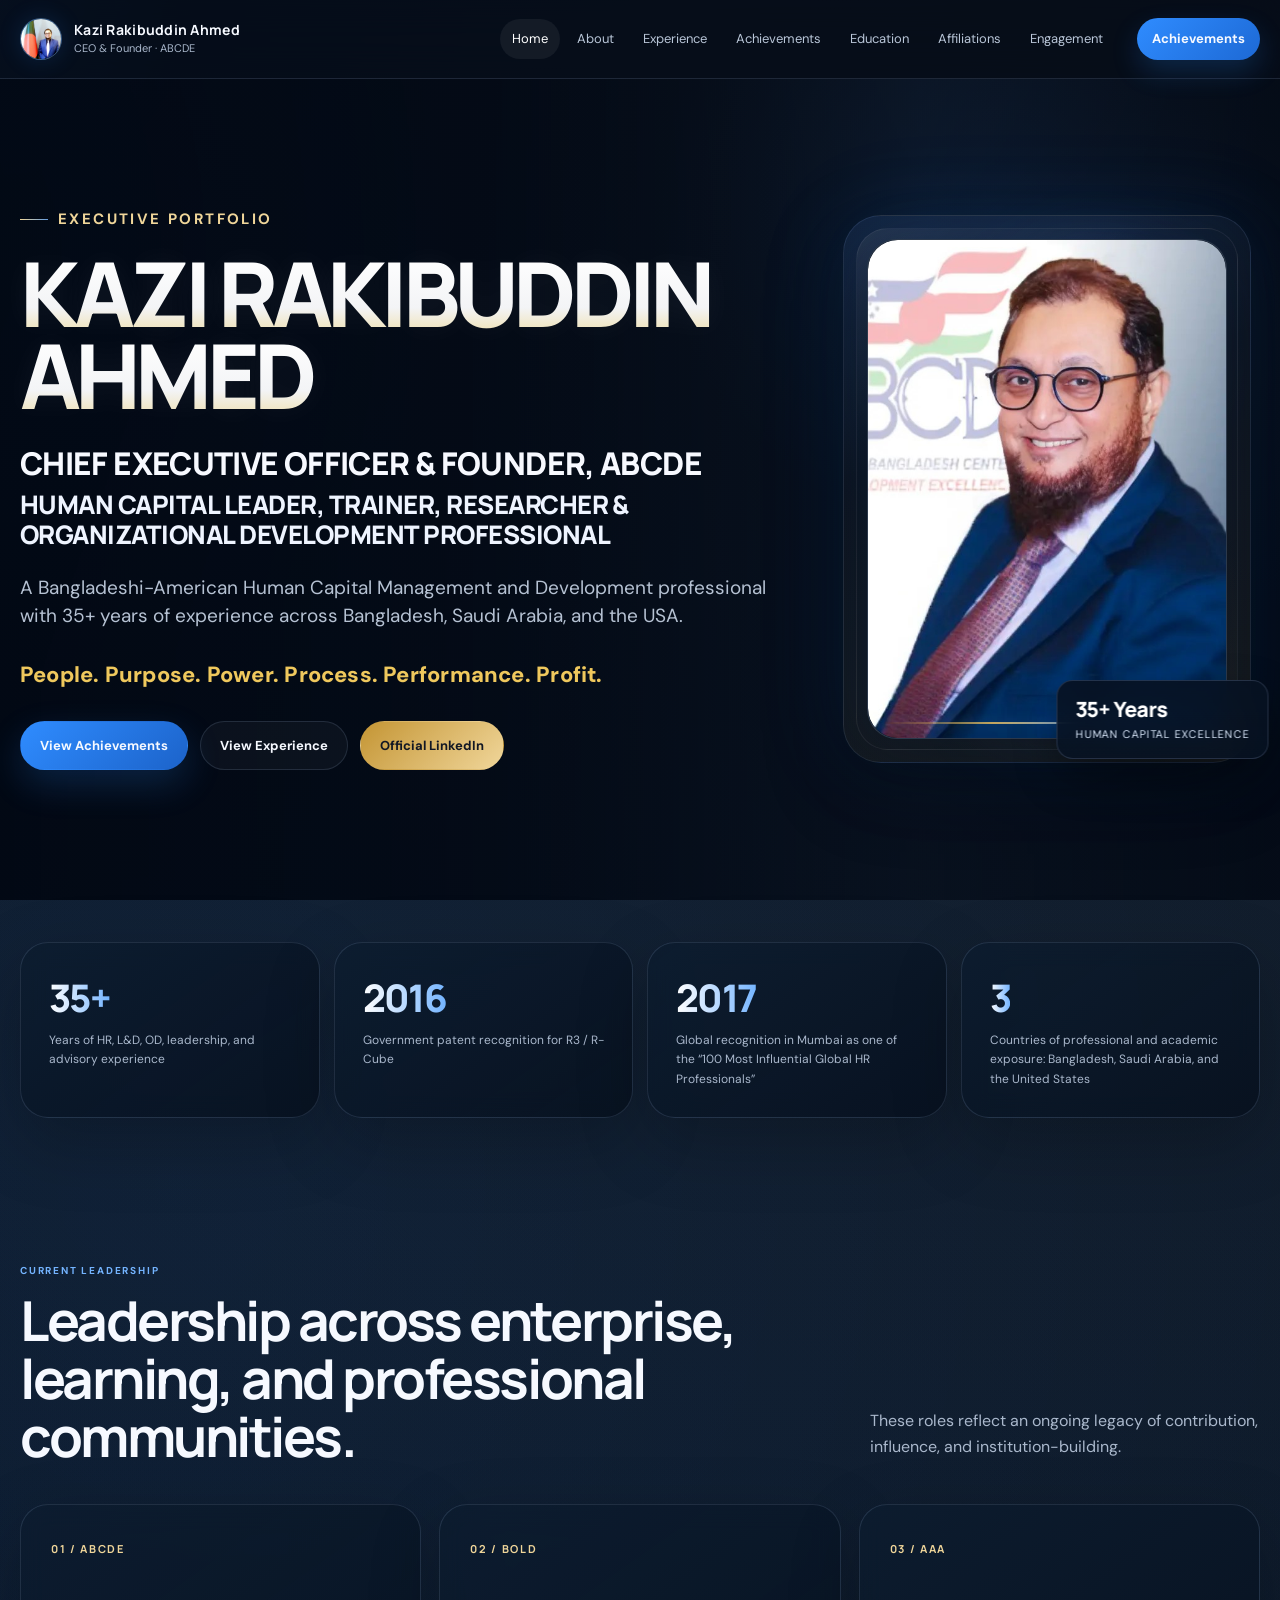
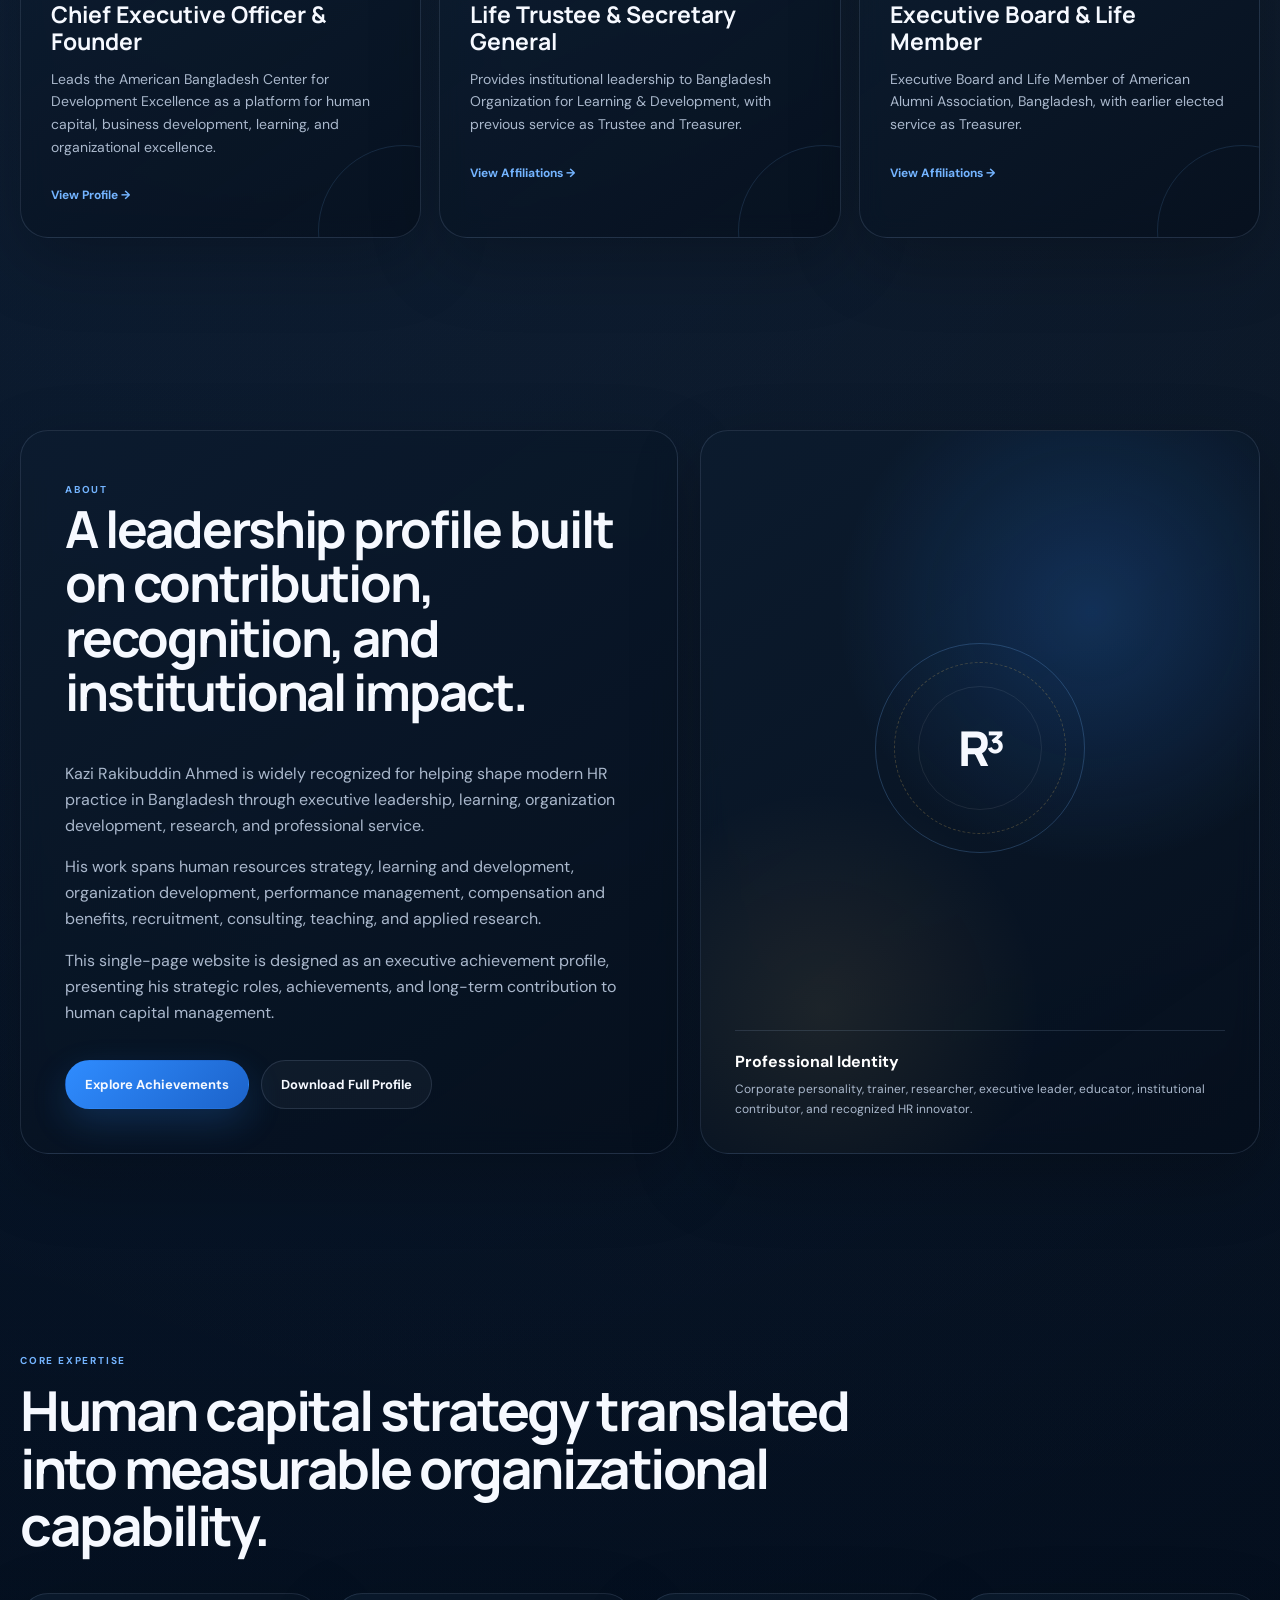
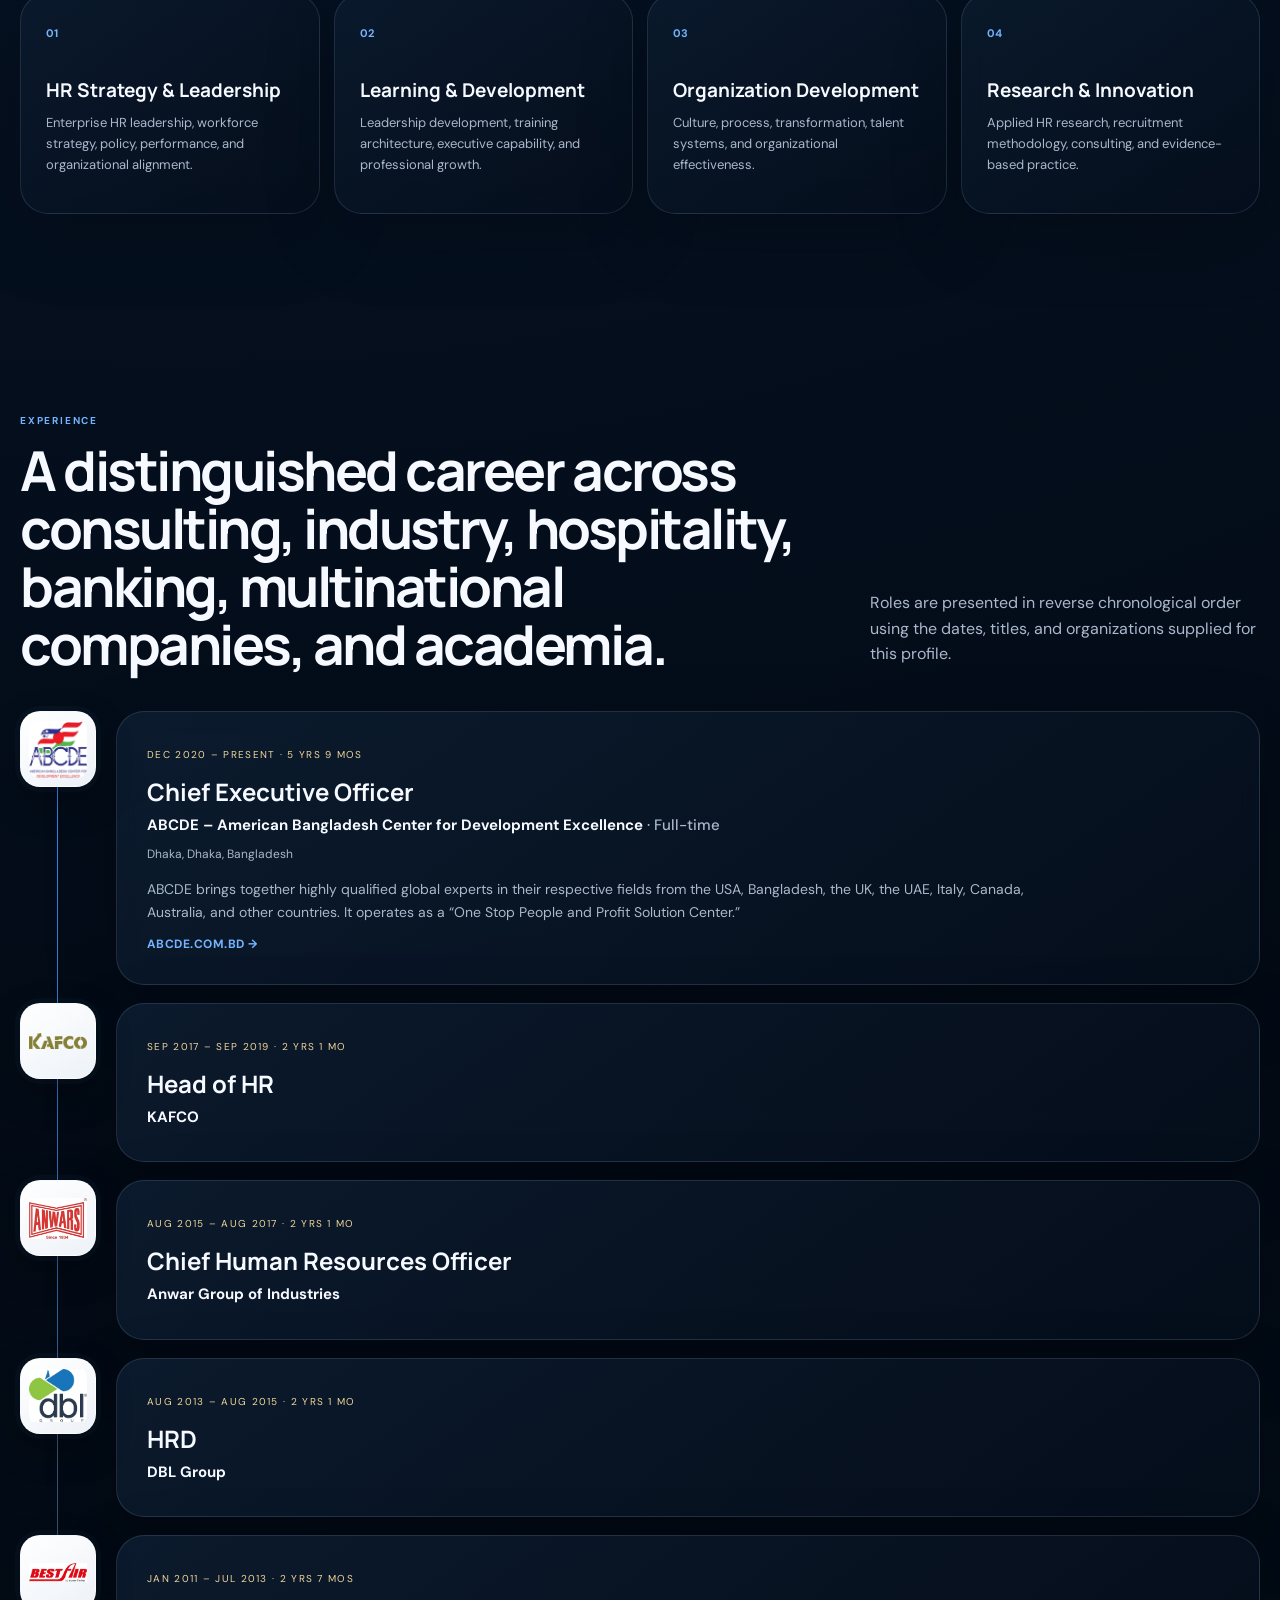
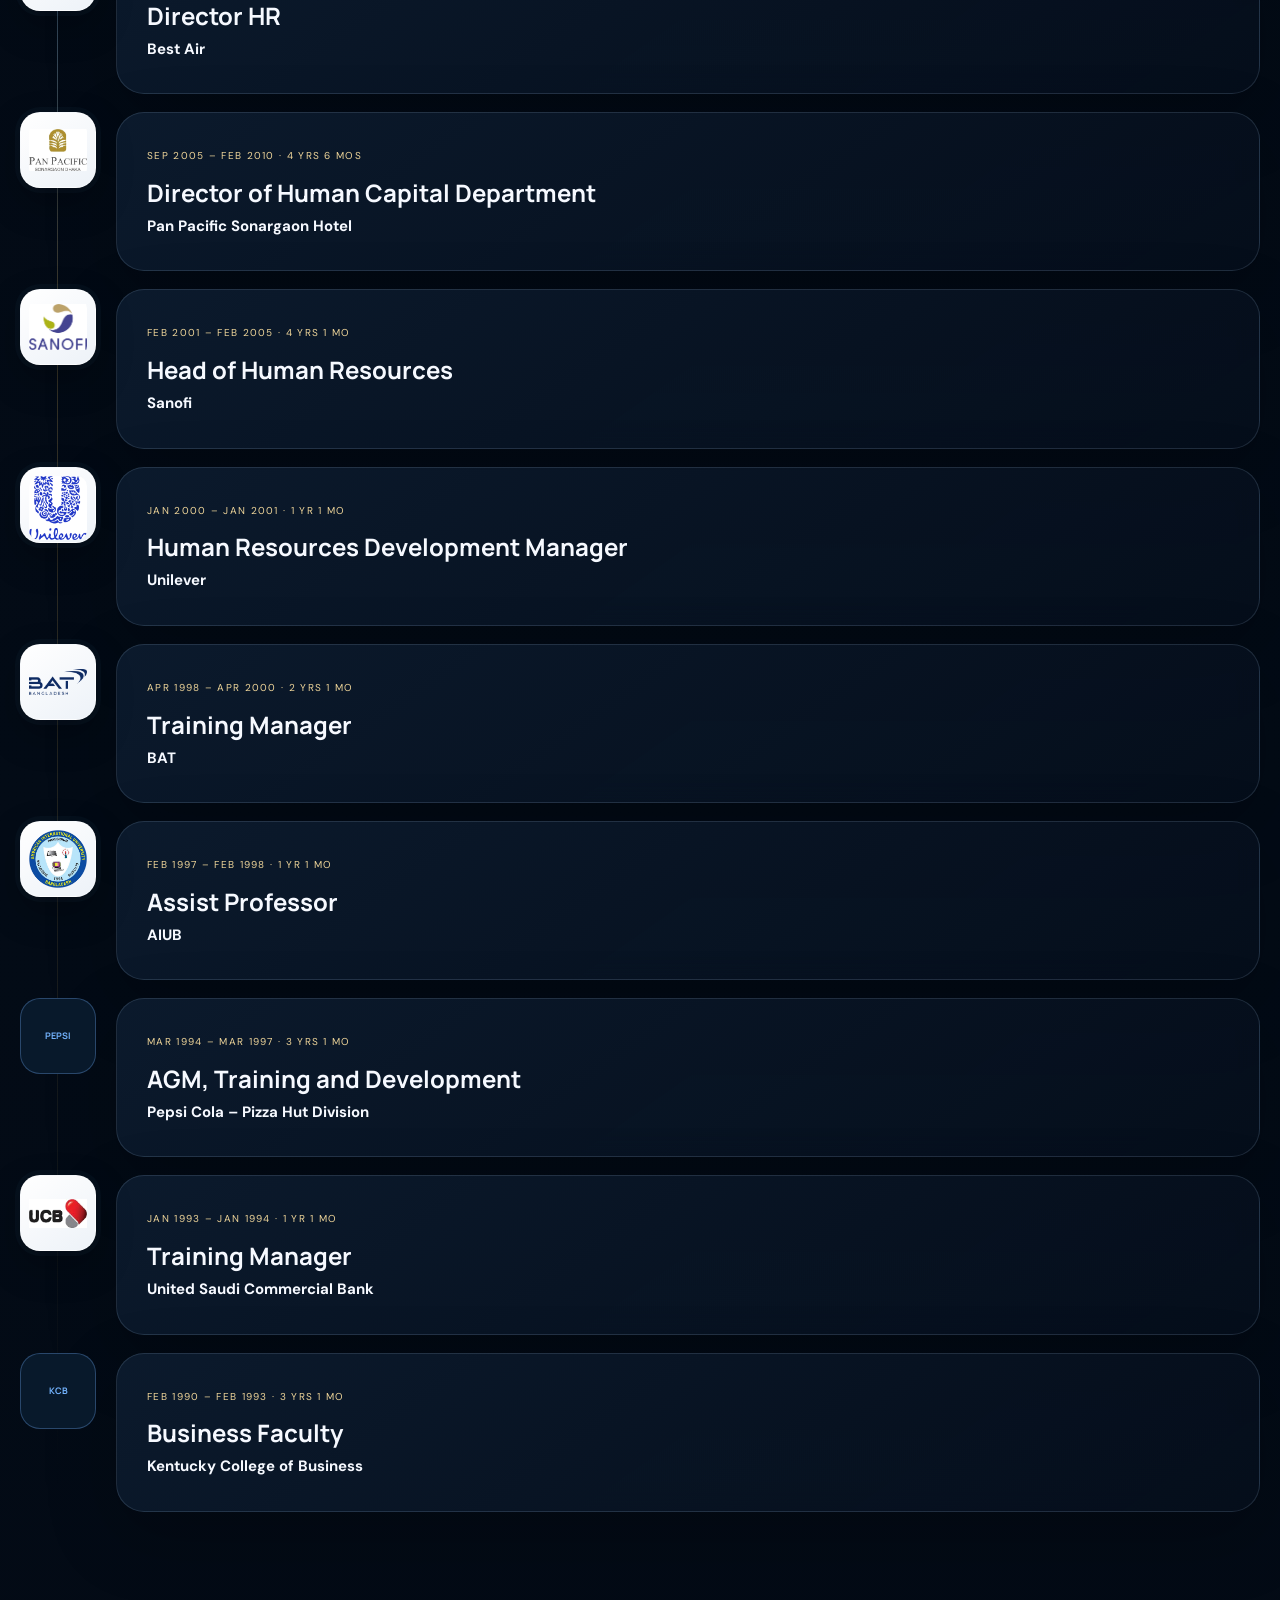
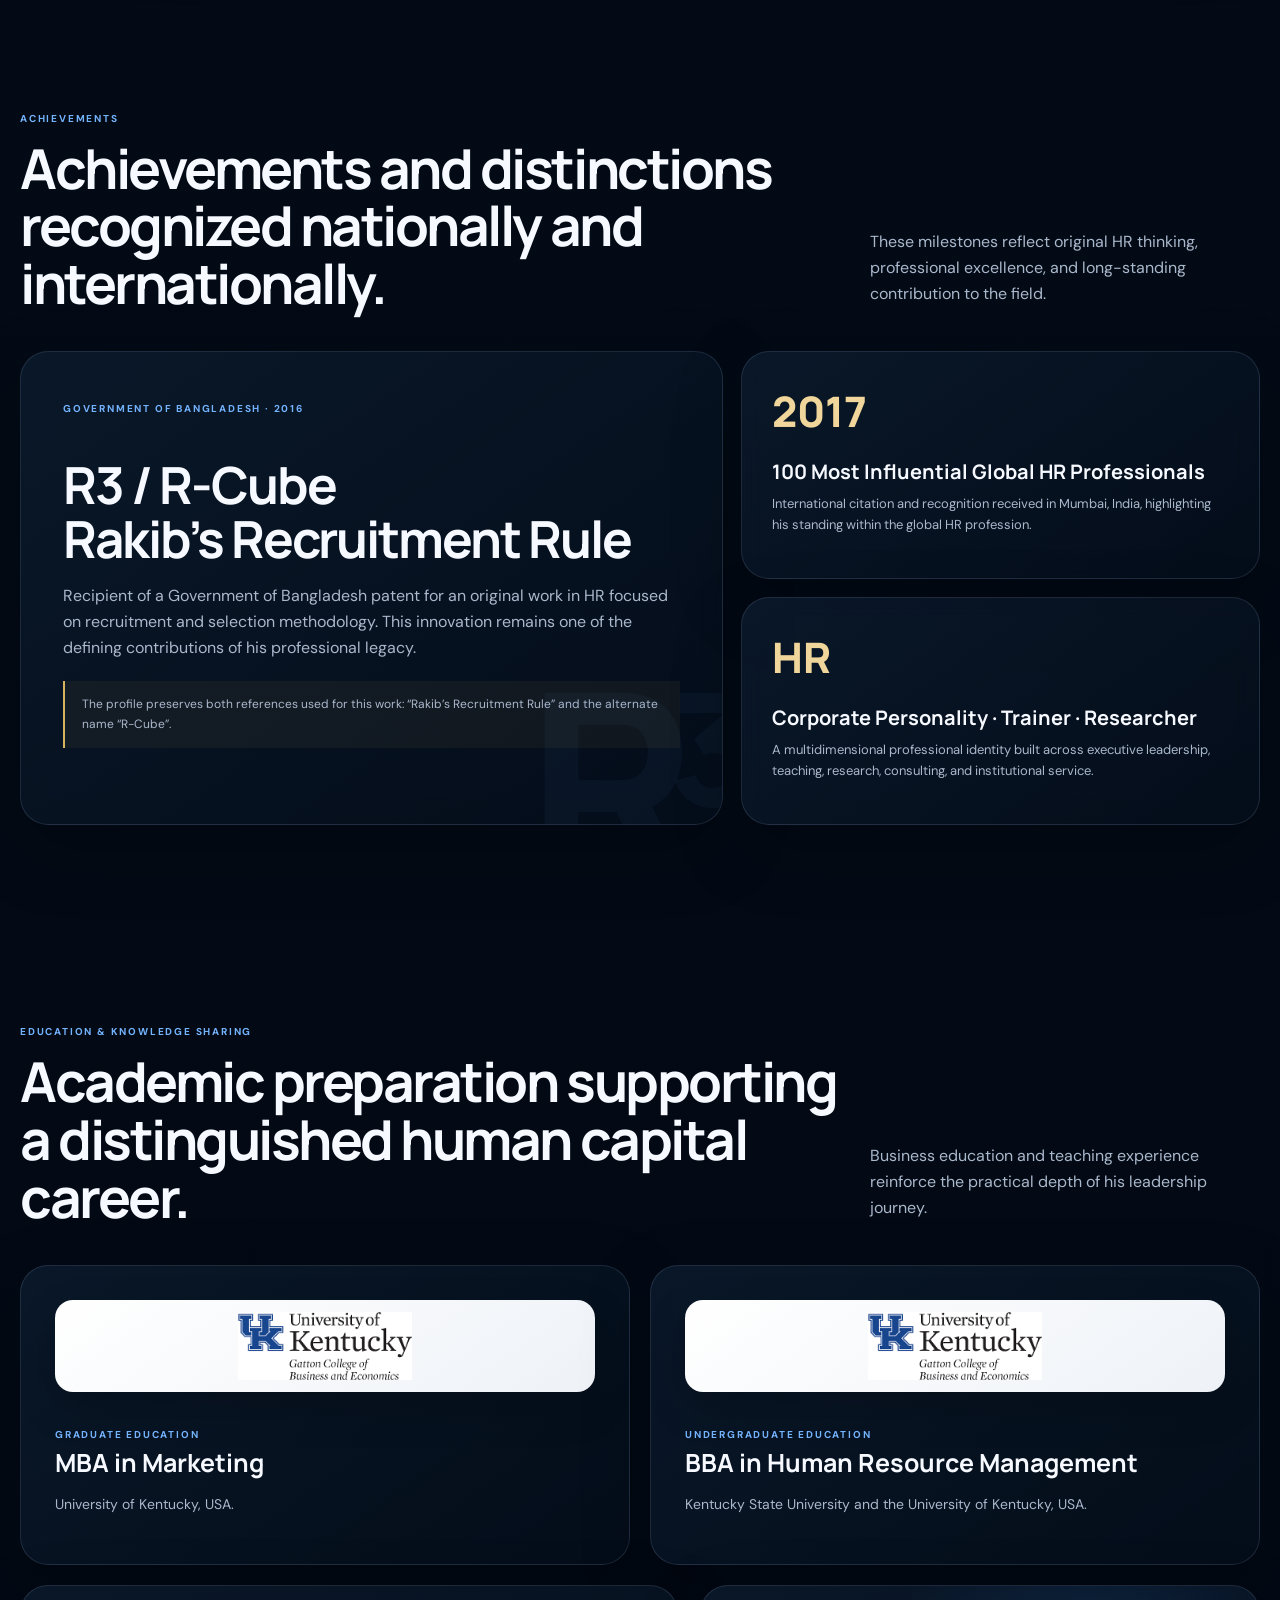
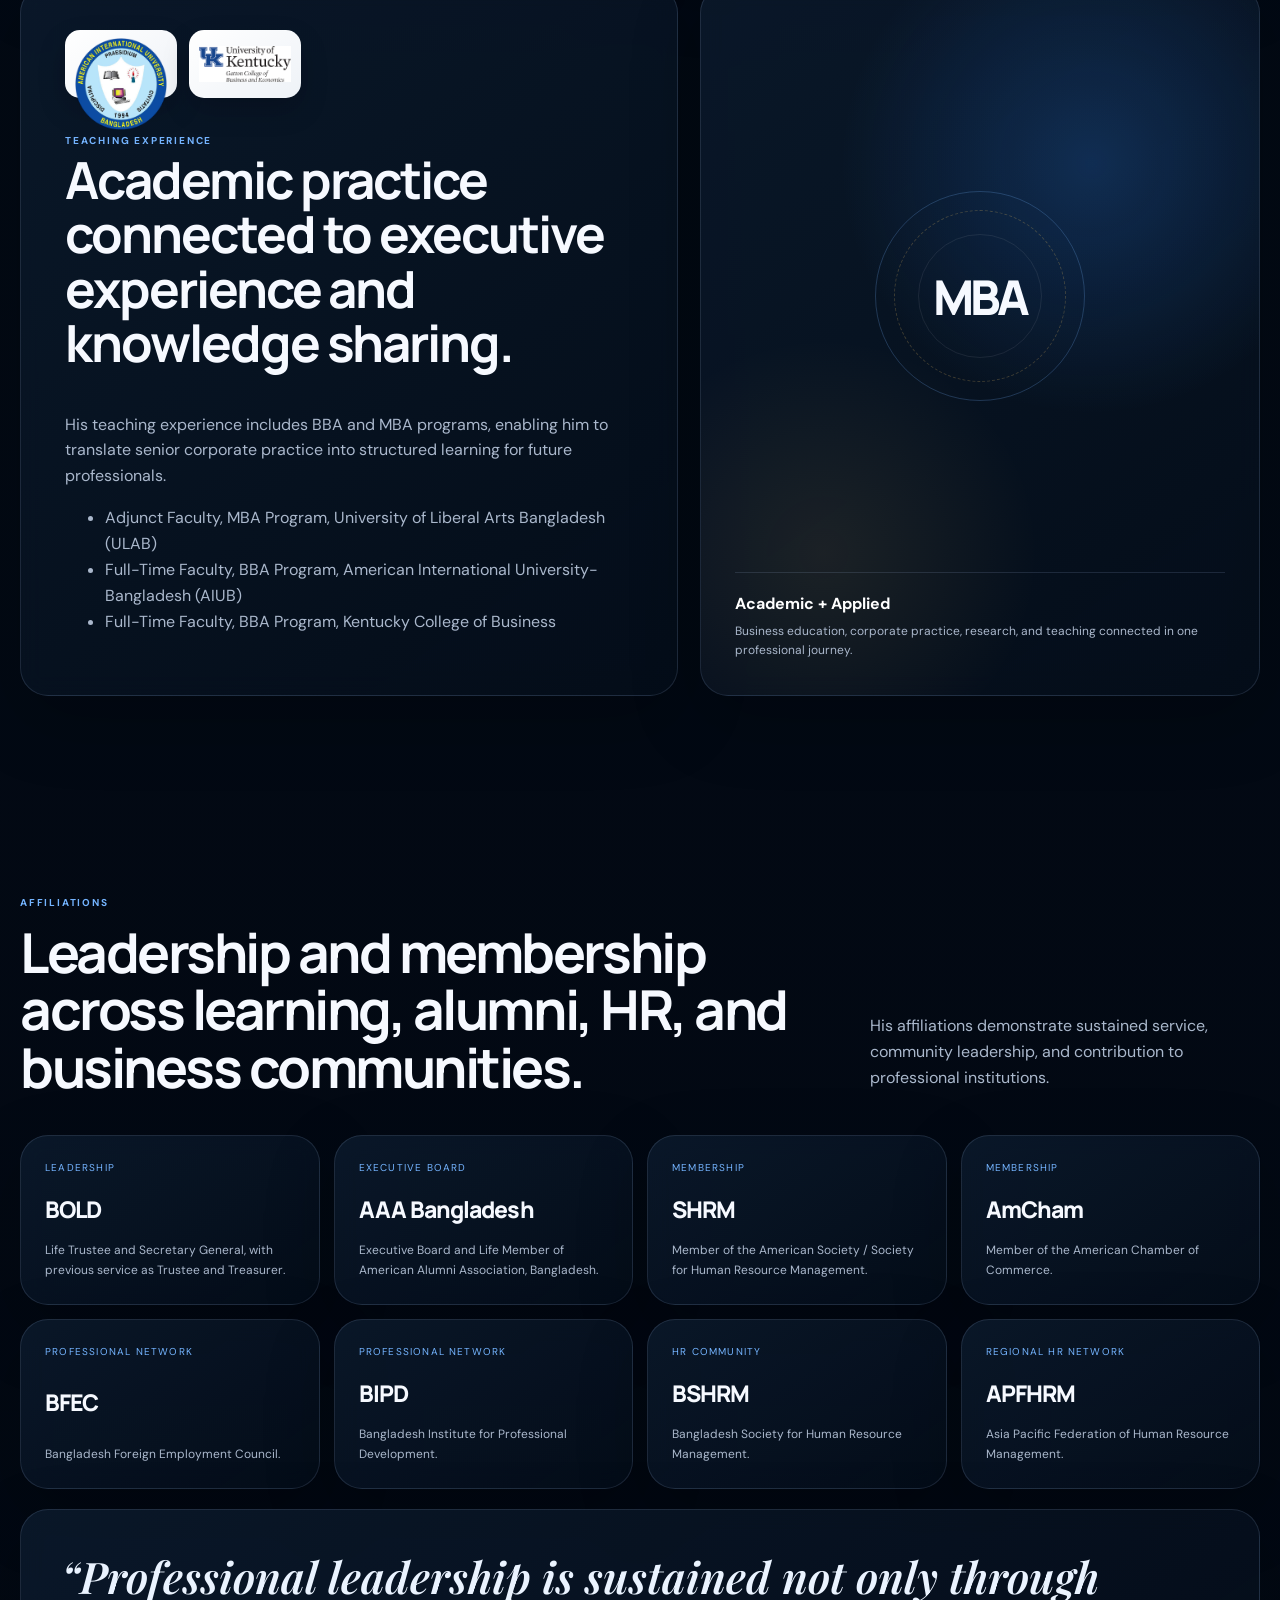
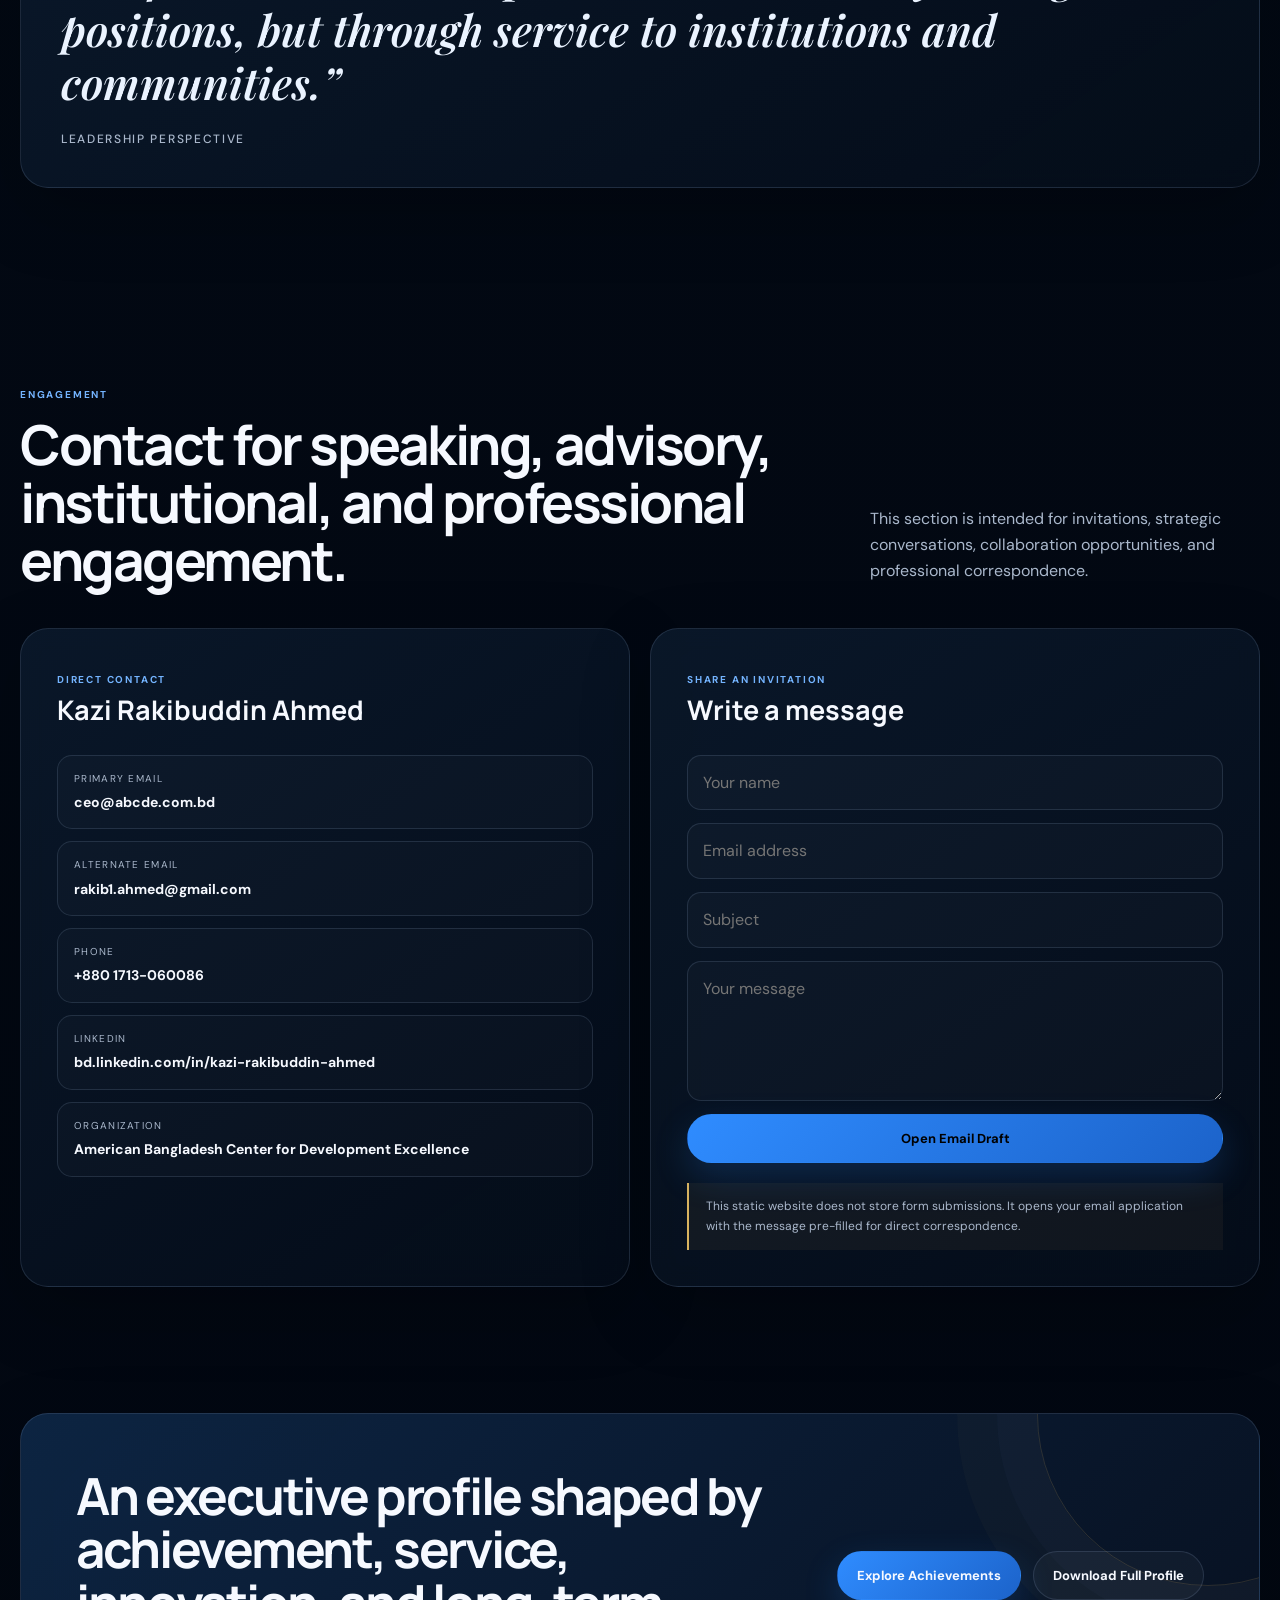
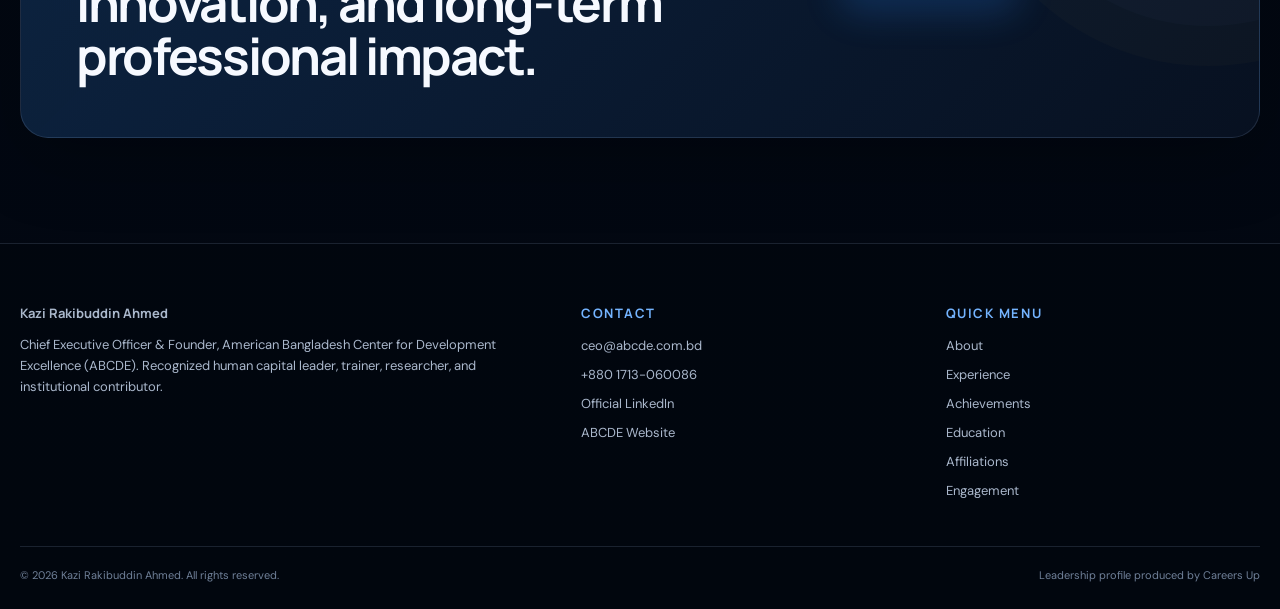
==== commit 2cae0c1e: "Add files via upload" ====
--- a/index.html
+++ b/index.html
@@ -3,174 +3,219 @@
 <head>
   <meta charset="utf-8">
   <meta name="viewport" content="width=device-width,initial-scale=1">
-  <title>Kazi Rakibuddin Ahmed | Managing Director & CEO</title>
-  <meta name="description" content="Executive portfolio of Kazi Rakibuddin Ahmed, Managing Director and CEO of ABCDE Consultancy Ltd and a senior human capital management professional.">
-  <meta name="author" content="Kazi Rakibuddin Ahmed">
-  <meta name="robots" content="index,follow,max-image-preview:large">
-  <meta name="theme-color" content="#020b18">
-  <meta property="og:type" content="profile">
-  <meta property="og:title" content="Kazi Rakibuddin Ahmed | Managing Director & CEO">
-  <meta property="og:description" content="Executive portfolio of Kazi Rakibuddin Ahmed, Managing Director and CEO of ABCDE Consultancy Ltd and a senior human capital management professional.">
-  <meta property="og:image" content="assets/og-image.webp">
-  <meta name="twitter:card" content="summary_large_image">
-  <link rel="icon" href="assets/favicon.ico" sizes="any">
-  <link rel="icon" href="assets/favicon-32.png" type="image/png" sizes="32x32">
-  <link rel="apple-touch-icon" href="assets/apple-touch-icon.png">
-  <link rel="manifest" href="site.webmanifest">
-  <link rel="preconnect" href="https://fonts.googleapis.com">
-  <link rel="preconnect" href="https://fonts.gstatic.com" crossorigin>
-  <link href="styles-v14.css" rel="stylesheet">
-  <link href="jeshan-v14.css" rel="stylesheet">
-  <link href="mobile-v15.css" rel="stylesheet">
-</head><body class="jeshan-site home-page">
-<div aria-hidden="true" class="page-intro premium-intro">
-  <div class="intro-orb intro-orb-one"></div><div class="intro-orb intro-orb-two"></div><div class="intro-grid"></div>
-  <div class="premium-intro-card">
-    <div class="intro-ring-wrap"><span class="intro-ring"></span><span class="intro-avatar"><img src="assets/kazi-intro-avatar.webp" alt="Kazi Rakibuddin Ahmed"></span></div>
-    <div class="intro-copy"><span class="intro-kicker">Executive Portfolio</span><strong>Kazi Rakibuddin Ahmed</strong><em>Managing Director &amp; CEO · Lead Consultant – HR, L&amp;D, OD, PMP &amp; C&amp;B</em></div>
-    <span class="intro-line"></span>
-  </div>
-</div>
-<a class="skip-link" href="#main">Skip to content</a>
-<div aria-hidden="true" class="page-noise"></div><div aria-hidden="true" class="page-ambient"></div><div aria-hidden="true" class="scroll-progress"></div>
-<header class="site-header" id="top">
-  <a class="brand" href="index.html" aria-label="Kazi Rakibuddin Ahmed home">
-    <span class="brand-mark brand-avatar"><img src="assets/kazi-dock-avatar.webp" alt="Kazi Rakibuddin Ahmed"></span>
-    <span><strong>Kazi Rakibuddin Ahmed</strong><em>MD &amp; CEO · HR Leader</em></span>
-  </a>
-  <button class="menu-toggle" type="button" aria-controls="site-nav" aria-expanded="false">Menu</button>
-  <nav id="site-nav" aria-label="Primary navigation"><a aria-current="page" href="index.html">Home</a>
-<a  href="about.html">About</a>
-<a  href="engagements.html">Experience</a>
-<a  href="recognition.html">Achievements</a>
-<a  href="publications.html">Education</a>
-<a  href="media.html">Affiliations</a>
-<a  href="contact.html">Contact</a></nav>
-  <div class="header-actions">
-    <a class="button button-ghost button-small" href="assets/Kazi_Rakibuddin_Ahmed_Profile_2026.pdf" download>Download CV</a>
-    <a class="button button-primary button-small" href="contact.html">Connect</a>
-  </div>
-</header>
-<main id="main">
-<section class="hero jeshan-hero" aria-labelledby="hero-title">
-  <div class="hero-content reveal">
-    <p class="eyebrow">Executive Portfolio</p>
-    <h1 id="hero-title">Kazi Rakibuddin<br>Ahmed</h1>
-    <p class="hero-title">Managing Director &amp; CEO, ABCDE Consultancy Ltd<br>Lead Consultant – HR, L&amp;D, OD, PMP &amp; C&amp;B</p>
-    <p class="hero-support">A Bangladeshi-American Human Capital Management and Development professional with 35+ years of experience across Bangladesh, Saudi Arabia, and the USA.</p>
-    <p class="hero-value">People. Purpose. Power. Process. Performance. Profit.</p>
-    <div class="hero-actions">
-      <a class="button button-primary" href="engagements.html">Explore Experience</a>
-      <a class="button button-ghost" href="assets/Kazi_Rakibuddin_Ahmed_Profile_2026.pdf" download>Download CV</a>
-      <a class="button button-light" href="contact.html">Connect &amp; Collaborate</a>
+  <title>Leadership Profile | Kazi Rakibuddin Ahmed</title>
+  <meta name="description" content="Single-page official leadership profile of Kazi Rakibuddin Ahmed, highlighting achievements, institutional roles, leadership journey, education, and affiliations.">
+  <meta name="theme-color" content="#020813">
+  <meta property="og:title" content="Leadership Profile | Kazi Rakibuddin Ahmed">
+  <meta property="og:description" content="Single-page official leadership profile of Kazi Rakibuddin Ahmed, highlighting achievements, institutional roles, leadership journey, education, and affiliations.">
+  <meta property="og:image" content="assets/og-image.svg">
+  <link rel="icon" href="assets/monogram.svg" type="image/svg+xml">
+  <link rel="stylesheet" href="styles.css">
+</head>
+<body>
+  <div class="page-intro" aria-hidden="true"><div class="intro-card"><div class="intro-photo"><img src="assets/kazi-rakibuddin-portrait.jpg" alt="Portrait of Kazi Rakibuddin Ahmed"></div><strong>Kazi Rakibuddin Ahmed</strong><span>Leadership Profile</span></div></div>
+  <div class="scroll-progress"></div><div class="cursor-glow" aria-hidden="true"></div><a class="skip" href="#main">Skip to content</a>
+
+  <header class="site-header">
+    <div class="wrap header-row">
+      <a class="brand" href="#home"><span class="brand-mark brand-photo"><img src="assets/kazi-rakibuddin-portrait.jpg" alt="Portrait of Kazi Rakibuddin Ahmed"></span><span><strong>Kazi Rakibuddin Ahmed</strong><small>CEO &amp; Founder · ABCDE</small></span></a>
+      <button class="menu-btn" aria-expanded="false" aria-controls="primary-nav">Menu</button>
+      <nav class="nav" id="primary-nav">
+        <a href="#home" aria-current="page">Home</a>
+        <a href="#about">About</a>
+        <a href="#journey">Experience</a>
+        <a href="#achievements">Achievements</a>
+        <a href="#education">Education</a>
+        <a href="#affiliations">Affiliations</a>
+        <a href="#engagement">Engagement</a>
+      </nav>
+      <a class="header-cta" href="#achievements">Achievements</a>
     </div>
-  </div>
-  <div class="hero-visual reveal">
-    <div class="portrait-frame hero-photo-solid"><img src="assets/kazi-hero-portrait.webp" alt="Portrait of Kazi Rakibuddin Ahmed"></div>
-    <div class="availability-card"><span>Human Capital Leadership</span><strong>Pioneer of modern HR practices in Bangladesh and creator of the patented R3 recruitment formula.</strong></div>
-  </div>
-</section>
-
-<section class="section compact">
-  <div class="stat-grid">
-    <article class="stat-card reveal"><strong>35+</strong><span>Years of professional experience</span></article>
-    <article class="stat-card reveal"><strong>12</strong><span>Major organizations across his journey</span></article>
-    <article class="stat-card reveal"><strong>2016</strong><span>R3 recruitment formula patent</span></article>
-  </div>
-</section>
-
-<section class="section compact">
-  <div class="recognition-strip reveal">
-    <article><strong>Modern HR Pioneer</strong><span>Played a vital role in introducing modern HR practices in Bangladesh from the late 1990s.</span></article>
-    <article><strong>R3 Formula Patent</strong><span>Original work in recruitment and selection recognized by the Government of Bangladesh in 2016.</span></article>
-    <article><strong>Global HR Recognition</strong><span>Named among the 100 Most Influential Global HR Professionals in 2017.</span></article>
-    <article><strong>Multicultural Experience</strong><span>Leadership experience across Bangladesh, Saudi Arabia, and the United States.</span></article>
-  </div>
-</section>
-
-<section class="section" aria-labelledby="about-title">
-  <div class="section-kicker reveal">About</div>
-  <div class="editorial-card reveal">
-    <div class="editorial-copy">
-      <h2 id="about-title">Human capital expertise shaped by 35+ years of leadership, learning, and organizational transformation.</h2>
-      <p>Kazi Rakibuddin Ahmed is the Managing Director and CEO of ABCDE Consultancy Ltd, a concern of the American Bangladesh Center for Development Excellence.</p>
-      <p>His experience spans human resources, learning and development, organizational development, performance management, compensation and benefits, corporate leadership, training, research, and academia.</p>
-      <p>He is highly regarded as a corporate personality, trainer, and researcher, with a professional journey across prominent local and multinational organizations.</p>
-      <a class="button button-primary" href="about.html">Read Full Profile</a>
+  </header>
+
+  <main id="main">
+    <section id="home" class="hero-section-premium">
+      <div class="wrap hero hero-premium">
+        <div class="hero-copy reveal">
+          <p class="eyebrow hero-kicker">Executive Portfolio</p>
+          <h1 class="hero-name"><span>KAZI RAKIBUDDIN</span><span>AHMED</span></h1>
+          <div class="hero-role-block">
+            <p>CHIEF EXECUTIVE OFFICER &amp; FOUNDER, ABCDE</p>
+            <p>HUMAN CAPITAL LEADER, TRAINER, RESEARCHER &amp; ORGANIZATIONAL DEVELOPMENT PROFESSIONAL</p>
+          </div>
+          <p class="hero-support">A Bangladeshi-American Human Capital Management and Development professional with 35+ years of experience across Bangladesh, Saudi Arabia, and the USA.</p>
+          <p class="hero-values premium-values">People. Purpose. Power. Process. Performance. Profit.</p>
+          <div class="actions hero-actions">
+            <a class="btn btn-primary" href="#achievements">View Achievements</a>
+            <a class="btn btn-ghost" href="#journey">View Experience</a>
+            <a class="btn btn-gold" href="https://bd.linkedin.com/in/kazi-rakibuddin-ahmed" target="_blank" rel="noopener">Official LinkedIn</a>
+          </div>
+        </div>
+        <div class="hero-visual hero-visual-premium reveal">
+          <div class="hero-gradient-panel"></div>
+          <div class="hero-gradient-orb orb-a"></div>
+          <div class="hero-gradient-orb orb-b"></div>
+          <div class="hero-portrait-wrap">
+            <div class="hero-portrait-ring"></div>
+            <img class="hero-portrait" src="assets/kazi-rakibuddin-hero.jpg" alt="Portrait of Kazi Rakibuddin Ahmed">
+          </div>
+          <div class="hero-spot-card"><strong>35+ Years</strong><span>Human Capital Excellence</span></div>
+        </div>
+      </div>
+    </section>
+
+    <section class="section-sm">
+      <div class="wrap">
+        <div class="stats">
+          <article class="stat glass reveal"><strong>35+</strong><span>Years of HR, L&amp;D, OD, leadership, and advisory experience</span></article>
+          <article class="stat glass reveal"><strong>2016</strong><span>Government patent recognition for R3 / R-Cube</span></article>
+          <article class="stat glass reveal"><strong>2017</strong><span>Global recognition in Mumbai as one of the “100 Most Influential Global HR Professionals”</span></article>
+          <article class="stat glass reveal"><strong>3</strong><span>Countries of professional and academic exposure: Bangladesh, Saudi Arabia, and the United States</span></article>
+        </div>
+      </div>
+    </section>
+
+    <section class="section">
+      <div class="wrap">
+        <div class="section-head reveal">
+          <div>
+            <span class="section-tag">Current Leadership</span>
+            <h2>Leadership across enterprise, learning, and professional communities.</h2>
+          </div>
+          <p>These roles reflect an ongoing legacy of contribution, influence, and institution-building.</p>
+        </div>
+        <div class="leadership-grid">
+          <article class="leadership-card glass reveal"><span class="num">01 / ABCDE</span><h3>Chief Executive Officer &amp; Founder</h3><p>Leads the American Bangladesh Center for Development Excellence as a platform for human capital, business development, learning, and organizational excellence.</p><a href="#about">View Profile →</a></article>
+          <article class="leadership-card glass reveal"><span class="num">02 / BOLD</span><h3>Life Trustee &amp; Secretary General</h3><p>Provides institutional leadership to Bangladesh Organization for Learning &amp; Development, with previous service as Trustee and Treasurer.</p><a href="#affiliations">View Affiliations →</a></article>
+          <article class="leadership-card glass reveal"><span class="num">03 / AAA</span><h3>Executive Board &amp; Life Member</h3><p>Executive Board and Life Member of American Alumni Association, Bangladesh, with earlier elected service as Treasurer.</p><a href="#affiliations">View Affiliations →</a></article>
+        </div>
+      </div>
+    </section>
+
+    <section class="section" id="about">
+      <div class="wrap profile-grid">
+        <article class="profile-copy glass reveal">
+          <span class="section-tag">About</span>
+          <h2>A leadership profile built on contribution, recognition, and institutional impact.</h2>
+          <p>Kazi Rakibuddin Ahmed is widely recognized for helping shape modern HR practice in Bangladesh through executive leadership, learning, organization development, research, and professional service.</p>
+          <p>His work spans human resources strategy, learning and development, organization development, performance management, compensation and benefits, recruitment, consulting, teaching, and applied research.</p>
+          <p>This single-page website is designed as an executive achievement profile, presenting his strategic roles, achievements, and long-term contribution to human capital management.</p>
+          <div class="actions">
+            <a class="btn btn-primary" href="#achievements">Explore Achievements</a>
+            <a class="btn btn-ghost" href="assets/Kazi_Rakibuddin_Ahmed_Profile_2026.pdf" download>Download Full Profile</a>
+          </div>
+        </article>
+        <aside class="profile-visual glass reveal">
+          <div class="visual-seal"><strong>R³</strong></div>
+          <div class="visual-note"><strong>Professional Identity</strong>Corporate personality, trainer, researcher, executive leader, educator, institutional contributor, and recognized HR innovator.</div>
+        </aside>
+      </div>
+    </section>
+
+    <section class="section">
+      <div class="wrap">
+        <div class="section-head reveal"><div><span class="section-tag">Core Expertise</span><h2>Human capital strategy translated into measurable organizational capability.</h2></div></div>
+        <div class="expertise">
+          <article class="glass reveal"><i>01</i><h3>HR Strategy &amp; Leadership</h3><p>Enterprise HR leadership, workforce strategy, policy, performance, and organizational alignment.</p></article>
+          <article class="glass reveal"><i>02</i><h3>Learning &amp; Development</h3><p>Leadership development, training architecture, executive capability, and professional growth.</p></article>
+          <article class="glass reveal"><i>03</i><h3>Organization Development</h3><p>Culture, process, transformation, talent systems, and organizational effectiveness.</p></article>
+          <article class="glass reveal"><i>04</i><h3>Research &amp; Innovation</h3><p>Applied HR research, recruitment methodology, consulting, and evidence-based practice.</p></article>
+        </div>
+      </div>
+    </section>
+
+    <section class="section" id="journey">
+      <div class="wrap">
+        <div class="section-head reveal">
+          <div><span class="section-tag">Experience</span><h2>A distinguished career across consulting, industry, hospitality, banking, multinational companies, and academia.</h2></div>
+          <p>Roles are presented in reverse chronological order using the dates, titles, and organizations supplied for this profile.</p>
+        </div>
+        <div class="timeline experience-timeline">
+          <div class="timeline-item reveal"><span class="timeline-dot logo-dot"><img src="assets/logos/abcde.png" alt="ABCDE logo"></span><article class="timeline-card glass experience-card"><small>Dec 2020 – Present · 5 yrs 9 mos</small><h3>Chief Executive Officer</h3><div class="experience-company">ABCDE – American Bangladesh Center for Development Excellence <span>· Full-time</span></div><div class="experience-meta">Dhaka, Dhaka, Bangladesh</div><p>ABCDE brings together highly qualified global experts in their respective fields from the USA, Bangladesh, the UK, the UAE, Italy, Canada, Australia, and other countries. It operates as a “One Stop People and Profit Solution Center.”</p><a class="experience-link" href="https://abcde.com.bd" target="_blank" rel="noopener">ABCDE.COM.BD →</a></article></div>
+          <div class="timeline-item reveal"><span class="timeline-dot logo-dot"><img src="assets/logos/kafco.png" alt="KAFCO logo"></span><article class="timeline-card glass experience-card"><small>Sep 2017 – Sep 2019 · 2 yrs 1 mo</small><h3>Head of HR</h3><div class="experience-company">KAFCO</div></article></div>
+          <div class="timeline-item reveal"><span class="timeline-dot logo-dot"><img src="assets/logos/anwar.png" alt="Anwar Group logo"></span><article class="timeline-card glass experience-card"><small>Aug 2015 – Aug 2017 · 2 yrs 1 mo</small><h3>Chief Human Resources Officer</h3><div class="experience-company">Anwar Group of Industries</div></article></div>
+          <div class="timeline-item reveal"><span class="timeline-dot logo-dot"><img src="assets/logos/dbl.png" alt="DBL Group logo"></span><article class="timeline-card glass experience-card"><small>Aug 2013 – Aug 2015 · 2 yrs 1 mo</small><h3>HRD</h3><div class="experience-company">DBL Group</div></article></div>
+          <div class="timeline-item reveal"><span class="timeline-dot logo-dot"><img src="assets/logos/best-air.png" alt="Best Air logo"></span><article class="timeline-card glass experience-card"><small>Jan 2011 – Jul 2013 · 2 yrs 7 mos</small><h3>Director HR</h3><div class="experience-company">Best Air</div></article></div>
+          <div class="timeline-item reveal"><span class="timeline-dot logo-dot"><img src="assets/logos/pan-pacific.png" alt="Pan Pacific Sonargaon Dhaka logo"></span><article class="timeline-card glass experience-card"><small>Sep 2005 – Feb 2010 · 4 yrs 6 mos</small><h3>Director of Human Capital Department</h3><div class="experience-company">Pan Pacific Sonargaon Hotel</div></article></div>
+          <div class="timeline-item reveal"><span class="timeline-dot logo-dot"><img src="assets/logos/sanofi.png" alt="Sanofi logo"></span><article class="timeline-card glass experience-card"><small>Feb 2001 – Feb 2005 · 4 yrs 1 mo</small><h3>Head of Human Resources</h3><div class="experience-company">Sanofi</div></article></div>
+          <div class="timeline-item reveal"><span class="timeline-dot logo-dot"><img src="assets/logos/unilever.png" alt="Unilever logo"></span><article class="timeline-card glass experience-card"><small>Jan 2000 – Jan 2001 · 1 yr 1 mo</small><h3>Human Resources Development Manager</h3><div class="experience-company">Unilever</div></article></div>
+          <div class="timeline-item reveal"><span class="timeline-dot logo-dot"><img src="assets/logos/bat.png" alt="BAT Bangladesh logo"></span><article class="timeline-card glass experience-card"><small>Apr 1998 – Apr 2000 · 2 yrs 1 mo</small><h3>Training Manager</h3><div class="experience-company">BAT</div></article></div>
+          <div class="timeline-item reveal"><span class="timeline-dot logo-dot"><img src="assets/logos/aiub.png" alt="AIUB logo"></span><article class="timeline-card glass experience-card"><small>Feb 1997 – Feb 1998 · 1 yr 1 mo</small><h3>Assist Professor</h3><div class="experience-company">AIUB</div></article></div>
+          <div class="timeline-item reveal"><span class="timeline-dot">PEPSI</span><article class="timeline-card glass experience-card"><small>Mar 1994 – Mar 1997 · 3 yrs 1 mo</small><h3>AGM, Training and Development</h3><div class="experience-company">Pepsi Cola – Pizza Hut Division</div></article></div>
+          <div class="timeline-item reveal"><span class="timeline-dot logo-dot"><img src="assets/logos/ucb.png" alt="UCB logo"></span><article class="timeline-card glass experience-card"><small>Jan 1993 – Jan 1994 · 1 yr 1 mo</small><h3>Training Manager</h3><div class="experience-company">United Saudi Commercial Bank</div></article></div>
+          <div class="timeline-item reveal"><span class="timeline-dot">KCB</span><article class="timeline-card glass experience-card"><small>Feb 1990 – Feb 1993 · 3 yrs 1 mo</small><h3>Business Faculty</h3><div class="experience-company">Kentucky College of Business</div></article></div>
+        </div>
+      </div>
+    </section>
+
+    <section class="section" id="achievements">
+      <div class="wrap">
+        <div class="section-head reveal"><div><span class="section-tag">Achievements</span><h2>Achievements and distinctions recognized nationally and internationally.</h2></div><p>These milestones reflect original HR thinking, professional excellence, and long-standing contribution to the field.</p></div>
+        <div class="achievement-grid">
+          <article class="achievement-hero glass reveal"><span class="section-tag">Government of Bangladesh · 2016</span><h3>R3 / R-Cube<br>Rakib’s Recruitment Rule</h3><p>Recipient of a Government of Bangladesh patent for an original work in HR focused on recruitment and selection methodology. This innovation remains one of the defining contributions of his professional legacy.</p><div class="notice">The profile preserves both references used for this work: “Rakib’s Recruitment Rule” and the alternate name “R-Cube”.</div></article>
+          <div class="achievement-stack">
+            <article class="achievement-mini glass reveal"><strong>2017</strong><h3>100 Most Influential Global HR Professionals</h3><p>International citation and recognition received in Mumbai, India, highlighting his standing within the global HR profession.</p></article>
+            <article class="achievement-mini glass reveal"><strong>HR</strong><h3>Corporate Personality · Trainer · Researcher</h3><p>A multidimensional professional identity built across executive leadership, teaching, research, consulting, and institutional service.</p></article>
+          </div>
+        </div>
+      </div>
+    </section>
+
+    <section class="section" id="education">
+      <div class="wrap">
+        <div class="section-head reveal"><div><span class="section-tag">Education &amp; Knowledge Sharing</span><h2>Academic preparation supporting a distinguished human capital career.</h2></div><p>Business education and teaching experience reinforce the practical depth of his leadership journey.</p></div>
+        <div class="content-grid">
+          <article class="content-card glass reveal education-card"><div class="education-logo"><img src="assets/logos/university-kentucky.png" alt="University of Kentucky logo"></div><span class="section-tag">Graduate Education</span><h3>MBA in Marketing</h3><p>University of Kentucky, USA.</p></article>
+          <article class="content-card glass reveal education-card"><div class="education-logo"><img src="assets/logos/university-kentucky.png" alt="University of Kentucky logo"></div><span class="section-tag">Undergraduate Education</span><h3>BBA in Human Resource Management</h3><p>Kentucky State University and the University of Kentucky, USA.</p></article>
+        </div>
+        <div class="profile-grid" style="margin-top:20px">
+          <article class="profile-copy glass reveal"><div class="teaching-logo-row"><span><img src="assets/logos/aiub.png" alt="AIUB logo"></span><span><img src="assets/logos/university-kentucky.png" alt="University of Kentucky logo"></span></div><span class="section-tag">Teaching Experience</span><h2>Academic practice connected to executive experience and knowledge sharing.</h2><p>His teaching experience includes BBA and MBA programs, enabling him to translate senior corporate practice into structured learning for future professionals.</p><ul style="color:var(--muted)"><li>Adjunct Faculty, MBA Program, University of Liberal Arts Bangladesh (ULAB)</li><li>Full-Time Faculty, BBA Program, American International University-Bangladesh (AIUB)</li><li>Full-Time Faculty, BBA Program, Kentucky College of Business</li></ul></article>
+          <aside class="profile-visual glass reveal"><div class="visual-seal"><strong>MBA</strong></div><div class="visual-note"><strong>Academic + Applied</strong>Business education, corporate practice, research, and teaching connected in one professional journey.</div></aside>
+        </div>
+      </div>
+    </section>
+
+    <section class="section" id="affiliations">
+      <div class="wrap">
+        <div class="section-head reveal"><div><span class="section-tag">Affiliations</span><h2>Leadership and membership across learning, alumni, HR, and business communities.</h2></div><p>His affiliations demonstrate sustained service, community leadership, and contribution to professional institutions.</p></div>
+        <div class="logo-cloud">
+          <article class="logo-card glass reveal"><em>Leadership</em><strong>BOLD</strong><span>Life Trustee and Secretary General, with previous service as Trustee and Treasurer.</span></article>
+          <article class="logo-card glass reveal"><em>Executive Board</em><strong>AAA Bangladesh</strong><span>Executive Board and Life Member of American Alumni Association, Bangladesh.</span></article>
+          <article class="logo-card glass reveal"><em>Membership</em><strong>SHRM</strong><span>Member of the American Society / Society for Human Resource Management.</span></article>
+          <article class="logo-card glass reveal"><em>Membership</em><strong>AmCham</strong><span>Member of the American Chamber of Commerce.</span></article>
+          <article class="logo-card glass reveal"><em>Professional Network</em><strong>BFEC</strong><span>Bangladesh Foreign Employment Council.</span></article>
+          <article class="logo-card glass reveal"><em>Professional Network</em><strong>BIPD</strong><span>Bangladesh Institute for Professional Development.</span></article>
+          <article class="logo-card glass reveal"><em>HR Community</em><strong>BSHRM</strong><span>Bangladesh Society for Human Resource Management.</span></article>
+          <article class="logo-card glass reveal"><em>Regional HR Network</em><strong>APFHRM</strong><span>Asia Pacific Federation of Human Resource Management.</span></article>
+        </div>
+        <div style="margin-top:20px"><article class="quote glass reveal">“Professional leadership is sustained not only through positions, but through service to institutions and communities.”<span>Leadership Perspective</span></article></div>
+      </div>
+    </section>
+
+    <section class="section" id="engagement">
+      <div class="wrap">
+        <div class="section-head reveal"><div><span class="section-tag">Engagement</span><h2>Contact for speaking, advisory, institutional, and professional engagement.</h2></div><p>This section is intended for invitations, strategic conversations, collaboration opportunities, and professional correspondence.</p></div>
+        <div class="contact-grid">
+          <article class="contact-card glass reveal"><span class="section-tag">Direct Contact</span><h3>Kazi Rakibuddin Ahmed</h3><div class="contact-list"><a class="contact-row" href="mailto:ceo@abcde.com.bd"><small>Primary Email</small><strong>ceo@abcde.com.bd</strong></a><a class="contact-row" href="mailto:rakib1.ahmed@gmail.com"><small>Alternate Email</small><strong>rakib1.ahmed@gmail.com</strong></a><a class="contact-row" href="tel:+8801713060086"><small>Phone</small><strong>+880 1713-060086</strong></a><a class="contact-row" href="https://bd.linkedin.com/in/kazi-rakibuddin-ahmed" target="_blank" rel="noopener"><small>LinkedIn</small><strong>bd.linkedin.com/in/kazi-rakibuddin-ahmed</strong></a><a class="contact-row" href="https://abcde.com.bd" target="_blank" rel="noopener"><small>Organization</small><strong>American Bangladesh Center for Development Excellence</strong></a></div></article>
+          <article class="contact-card glass reveal"><span class="section-tag">Share an Invitation</span><h3>Write a message</h3><form class="contact-form"><input name="name" required placeholder="Your name"><input name="email" type="email" required placeholder="Email address"><input name="subject" placeholder="Subject"><textarea name="message" required placeholder="Your message"></textarea><button class="btn btn-primary" type="submit">Open Email Draft</button></form><div class="notice">This static website does not store form submissions. It opens your email application with the message pre-filled for direct correspondence.</div></article>
+        </div>
+      </div>
+    </section>
+  </main>
+
+  <section class="final-cta"><div class="wrap"><div class="cta-card glass reveal"><h2>An executive profile shaped by achievement, service, innovation, and long-term professional impact.</h2><div class="actions"><a class="btn btn-primary" href="#achievements">Explore Achievements</a><a class="btn btn-ghost" href="assets/Kazi_Rakibuddin_Ahmed_Profile_2026.pdf" download>Download Full Profile</a></div></div></div></section>
+
+  <footer class="site-footer">
+    <div class="wrap">
+      <div class="footer-grid">
+        <div><a class="footer-name" href="#home">Kazi Rakibuddin Ahmed</a><p>Chief Executive Officer &amp; Founder, American Bangladesh Center for Development Excellence (ABCDE). Recognized human capital leader, trainer, researcher, and institutional contributor.</p></div>
+        <div><h3>Contact</h3><div class="footer-links"><a href="mailto:ceo@abcde.com.bd">ceo@abcde.com.bd</a><a href="tel:+8801713060086">+880 1713-060086</a><a href="https://bd.linkedin.com/in/kazi-rakibuddin-ahmed" target="_blank" rel="noopener">Official LinkedIn</a><a href="https://abcde.com.bd" target="_blank" rel="noopener">ABCDE Website</a></div></div>
+        <div><h3>Quick Menu</h3><div class="footer-links"><a href="#about">About</a><a href="#journey">Experience</a><a href="#achievements">Achievements</a><a href="#education">Education</a><a href="#affiliations">Affiliations</a><a href="#engagement">Engagement</a></div></div>
+      </div>
+      <div class="footer-bottom"><span>© 2026 Kazi Rakibuddin Ahmed. All rights reserved.</span><span>Leadership profile produced by <a href="https://thecareersup.com/" target="_blank" rel="noopener">Careers Up</a></span></div>
     </div>
-    <div class="editorial-image"><img src="assets/page-01.webp" alt="Profile page of Kazi Rakibuddin Ahmed" loading="lazy"></div>
-  </div>
-</section>
-
-<section class="section" aria-labelledby="categories-title">
-  <div class="section-kicker reveal">Portfolio Areas</div>
-  <div class="split-heading reveal single"><h2 id="categories-title">A distinguished career across executive leadership, global recognition, education, and professional service.</h2></div>
-  <div class="category-grid">
-    <a class="category-card reveal" href="engagements.html"><img src="assets/journey-corporate.webp" alt=""><div class="category-card-content"><span>Corporate &amp; Academic</span><h3>Professional Journey</h3><p>Leadership roles across hospitality, FMCG, pharmaceuticals, banking, industry, consulting, and higher education.</p><span>Explore →</span></div></a>
-    <a class="category-card reveal" href="recognition.html"><img src="assets/achievement-patent.webp" alt=""><div class="category-card-content"><span>Patent &amp; Global Award</span><h3>Achievements</h3><p>The R3 recruitment rule patent and recognition among the 100 Most Influential Global HR Professionals.</p><span>Explore →</span></div></a>
-    <a class="category-card reveal" href="media.html"><img src="assets/affiliations-01.webp" alt=""><div class="category-card-content"><span>Board &amp; Leadership Roles</span><h3>Professional Affiliations</h3><p>Service and leadership across national and international HR, development, alumni, and business organizations.</p><span>Explore →</span></div></a>
-  </div>
-</section>
-
-<section class="section" aria-labelledby="impact-title">
-  <div class="section-kicker reveal">Executive Profile</div>
-  <div class="split-heading reveal single"><h2 id="impact-title">A professional story built on people, purpose, process, performance, and sustainable organizational impact.</h2></div>
-  <a class="section-image-wide reveal" href="assets/kazi-banner.webp" data-lightbox data-caption="Kazi Rakibuddin Ahmed — Executive Portfolio">
-    <img src="assets/kazi-banner.webp" alt="Executive portfolio visual of Kazi Rakibuddin Ahmed" loading="lazy">
-  </a>
-</section>
-
-<section class="section" aria-labelledby="selected-title">
-  <div class="section-kicker reveal">Selected Profile Pages</div>
-  <div class="split-heading reveal single"><h2 id="selected-title">Professional journey, education, achievements, and affiliations.</h2></div>
-  <div class="page-gallery">
-    <a class="pdf-card reveal" href="assets/page-01.webp" data-lightbox data-caption="Executive Profile & Professional Journey"><figure><img src="assets/page-01.webp" alt="Executive profile and professional journey" loading="lazy"><figcaption>Executive Profile &amp; Professional Journey</figcaption></figure></a>
-    <a class="pdf-card reveal" href="assets/page-02.webp" data-lightbox data-caption="Education & Achievements"><figure><img src="assets/page-02.webp" alt="Education and achievements" loading="lazy"><figcaption>Education &amp; Achievements</figcaption></figure></a>
-    <a class="pdf-card reveal" href="assets/page-03.webp" data-lightbox data-caption="Professional Affiliations"><figure><img src="assets/page-03.webp" alt="Professional affiliations" loading="lazy"><figcaption>Professional Affiliations</figcaption></figure></a>
-    <a class="pdf-card reveal" href="assets/patent-certificate.webp" data-lightbox data-caption="R3 Recruitment Rule Patent"><figure><img src="assets/patent-certificate.webp" alt="R3 Recruitment Rule patent certificate" loading="lazy"><figcaption>R3 Recruitment Rule Patent</figcaption></figure></a>
-    <a class="pdf-card reveal" href="assets/global-hr-award.webp" data-lightbox data-caption="100 Most Influential Global HR Professionals"><figure><img src="assets/global-hr-award.webp" alt="100 Most Influential Global HR Professionals recognition" loading="lazy"><figcaption>Global HR Recognition</figcaption></figure></a>
-    <a class="pdf-card reveal" href="assets/education-visual.webp" data-lightbox data-caption="University of Kentucky & Kentucky State University"><figure><img src="assets/education-visual.webp" alt="Education institutions" loading="lazy"><figcaption>Academic Background</figcaption></figure></a>
-  </div>
-</section>
-
-<section class="final-cta">
-  <div class="tedx-banner reveal">
-    <img src="assets/kazi-banner.webp" alt="Kazi Rakibuddin Ahmed executive portfolio">
-    <div class="tedx-copy">
-      <p class="eyebrow">Human Capital Excellence</p>
-      <h2>People. Purpose. Power. Process. Performance. Profit.</h2>
-      <p>Connect for HR, learning and development, organizational development, performance management, and compensation and benefits consulting.</p>
-      <div class="hero-actions"><a class="button button-primary" href="contact.html">Connect &amp; Collaborate</a><a class="button button-ghost" href="engagements.html">View Professional Journey</a></div>
-    </div>
-  </div>
-</section>
-</main>
-<footer class="site-footer">
-  <div class="footer-grid">
-    <div>
-      <a class="footer-brand" href="index.html">Kazi Rakibuddin Ahmed</a>
-      <p>Managing Director &amp; CEO of ABCDE Consultancy Ltd and Lead Consultant in HR, L&amp;D, OD, PMP, and C&amp;B.</p>
-      <p class="footer-availability-line">People. Purpose. Power. Process. Performance. Profit.</p>
-    </div>
-    <div>
-      <h3>Connect</h3>
-      <p><a href="mailto:ceo@abcde.com.bd">ceo@abcde.com.bd</a></p>
-      <p><a href="mailto:rakib1.ahmed@gmail.com">rakib1.ahmed@gmail.com</a></p>
-      <p><a href="https://www.abcde.com.bd" target="_blank" rel="noopener">www.abcde.com.bd</a></p>
-    </div>
-    <div>
-      <h3>Quick Menu</h3>
-      <div class="footer-links"><a href="about.html">About</a><a href="engagements.html">Experience</a><a href="recognition.html">Achievements</a><a href="publications.html">Education</a><a href="media.html">Affiliations</a><a href="contact.html">Contact</a></div>
-    </div>
-  </div>
-  <div class="footer-bottom">
-    <span>© 2026 Kazi Rakibuddin Ahmed. All rights reserved.</span>
-    <span>Portfolio produced by <a href="https://thecareersup.com/" target="_blank" rel="noopener">Careers Up</a></span>
-  </div>
-</footer>
-<div class="lightbox-overlay" data-lightbox-overlay aria-hidden="true">
-  <div class="lightbox-panel"><button class="lightbox-close" data-lightbox-close aria-label="Close">×</button><img alt=""><p class="lightbox-caption" data-lightbox-caption></p></div>
-</div>
-<script src="site-v14.js"></script>
+  </footer>
+
+  <script src="site.js"></script>
 </body>
-</html>+</html>
--- a/styles.css
+++ b/styles.css
@@ -0,0 +1,243 @@
+
+@import url('https://fonts.googleapis.com/css2?family=DM+Sans:wght@400;500;600;700&family=Manrope:wght@400;500;600;700;800&family=Playfair+Display:ital,wght@1,500;1,600&display=swap');
+
+:root{
+  --bg:#020813;--bg2:#06111f;--panel:rgba(8,20,36,.72);--panel-solid:#091829;
+  --text:#f6f9ff;--muted:#aab8cc;--line:rgba(170,196,231,.15);
+  --blue:#2f8cff;--blue2:#74b4ff;--gold:#d8b35f;--gold2:#f0d69a;
+  --max:1240px;--radius:28px;--shadow:0 30px 80px rgba(0,0,0,.35);
+}
+*{box-sizing:border-box}html{scroll-behavior:smooth}body{margin:0;background:
+ radial-gradient(circle at 14% 10%,rgba(47,140,255,.14),transparent 30%),
+ radial-gradient(circle at 83% 2%,rgba(216,179,95,.08),transparent 25%),
+ linear-gradient(180deg,var(--bg),#030b16 48%,#020711);
+ color:var(--text);font-family:'DM Sans',system-ui,sans-serif;line-height:1.62;overflow-x:hidden}
+body::before{content:"";position:fixed;inset:0;pointer-events:none;opacity:.22;background-image:
+ linear-gradient(rgba(255,255,255,.018) 1px,transparent 1px),linear-gradient(90deg,rgba(255,255,255,.018) 1px,transparent 1px);background-size:42px 42px;mask-image:linear-gradient(to bottom,black,transparent 88%)}
+a{color:inherit;text-decoration:none}img{max-width:100%;display:block}button,input,textarea{font:inherit}.wrap{width:min(var(--max),calc(100% - 40px));margin:auto}.skip{position:fixed;top:-80px;left:20px;background:white;color:#111;padding:10px 16px;z-index:999}.skip:focus{top:12px}
+.scroll-progress{position:fixed;left:0;top:0;height:2px;background:linear-gradient(90deg,var(--blue),var(--gold));width:0;z-index:1000}
+.cursor-glow{position:fixed;width:420px;height:420px;border-radius:50%;pointer-events:none;z-index:-1;background:radial-gradient(circle,rgba(47,140,255,.09),transparent 66%);transform:translate(-50%,-50%)}
+.site-header{position:sticky;top:0;z-index:100;padding:18px 0;background:rgba(2,8,19,.72);backdrop-filter:blur(18px);border-bottom:1px solid var(--line)}
+.header-row{display:flex;align-items:center;gap:22px}.brand{display:flex;align-items:center;gap:12px;min-width:280px}.brand-mark{width:42px;height:42px;border-radius:50%;display:grid;place-items:center;border:1px solid rgba(116,180,255,.38);background:linear-gradient(145deg,rgba(47,140,255,.18),rgba(216,179,95,.12));font:700 13px 'Manrope';letter-spacing:.06em;box-shadow:0 0 30px rgba(47,140,255,.16)}.brand strong{display:block;font:700 14px 'Manrope';letter-spacing:.02em}.brand small{display:block;color:var(--muted);font-size:11px;margin-top:1px}.nav{display:flex;gap:5px;margin-left:auto}.nav a{padding:9px 12px;border-radius:999px;color:#b9c6d8;font-size:13px;white-space:nowrap}.nav a:hover,.nav a[aria-current="page"]{background:rgba(255,255,255,.06);color:white}.header-cta{padding:10px 15px;border-radius:999px;background:linear-gradient(135deg,var(--blue),#1d69d5);font-weight:700;font-size:13px;box-shadow:0 12px 28px rgba(47,140,255,.2)}.menu-btn{display:none;margin-left:auto;background:transparent;color:white;border:1px solid var(--line);border-radius:10px;padding:8px 11px}
+
+.page-intro{position:fixed;inset:0;z-index:999;background:#020813;display:grid;place-items:center;transition:opacity .55s ease,visibility .55s}.page-intro.done{opacity:0;visibility:hidden}.intro-card{text-align:center}.intro-monogram{width:104px;height:104px;border-radius:50%;display:grid;place-items:center;margin:0 auto 24px;border:1px solid rgba(116,180,255,.4);background:radial-gradient(circle at 30% 20%,rgba(116,180,255,.25),rgba(8,20,36,.9));box-shadow:0 0 0 12px rgba(255,255,255,.015),0 0 80px rgba(47,140,255,.2);font:800 25px 'Manrope';letter-spacing:.08em;animation:introPulse 1.3s ease-in-out infinite alternate}.intro-card strong{font:700 20px 'Manrope'}.intro-card span{display:block;color:var(--muted);font-size:12px;text-transform:uppercase;letter-spacing:.16em;margin-top:6px}@keyframes introPulse{to{transform:scale(1.04);box-shadow:0 0 0 17px rgba(255,255,255,.012),0 0 110px rgba(47,140,255,.3)}}
+
+.hero{min-height:calc(100vh - 79px);display:grid;grid-template-columns:1.1fr .9fr;gap:70px;align-items:center;padding:78px 0 72px}.eyebrow{display:flex;align-items:center;gap:10px;color:var(--blue2);text-transform:uppercase;letter-spacing:.18em;font-size:11px;font-weight:700}.eyebrow::before{content:"";width:34px;height:1px;background:linear-gradient(90deg,var(--blue),transparent)}h1,h2,h3,p{margin-top:0}.hero h1{font:800 clamp(55px,7vw,102px)/.92 'Manrope';letter-spacing:-.065em;margin:20px 0 28px}.hero h1 span{display:block}.hero h1 .accent{font-family:'Playfair Display',serif;font-style:italic;font-weight:600;letter-spacing:-.04em;color:transparent;background:linear-gradient(90deg,#fff,var(--blue2) 48%,var(--gold2));background-clip:text}.hero-role{font:600 clamp(20px,2.2vw,31px)/1.28 'Manrope';max-width:760px;margin-bottom:18px}.hero-support{max-width:720px;color:var(--muted);font-size:17px}.hero-values{color:var(--gold2);letter-spacing:.12em;text-transform:uppercase;font-size:11px;font-weight:700;margin-top:28px}.actions{display:flex;flex-wrap:wrap;gap:12px;margin-top:34px}.btn{display:inline-flex;align-items:center;justify-content:center;gap:9px;border-radius:999px;padding:13px 19px;border:1px solid var(--line);font-weight:700;font-size:13px;transition:.25s}.btn:hover{transform:translateY(-2px);border-color:rgba(116,180,255,.45)}.btn-primary{background:linear-gradient(135deg,var(--blue),#1c63ca);border-color:transparent;box-shadow:0 14px 36px rgba(47,140,255,.2)}.btn-gold{background:linear-gradient(135deg,#c49534,var(--gold2));color:#111724;border-color:transparent}.btn-ghost{background:rgba(255,255,255,.035)}
+.hero-visual{position:relative;min-height:630px;display:grid;place-items:center}.orbit{position:absolute;width:560px;height:560px;border-radius:50%;border:1px solid rgba(116,180,255,.14);animation:spin 28s linear infinite}.orbit::before,.orbit::after{content:"";position:absolute;border-radius:50%;inset:50px;border:1px dashed rgba(216,179,95,.12)}.orbit::after{inset:115px;border-style:solid;border-color:rgba(255,255,255,.07)}@keyframes spin{to{transform:rotate(360deg)}}.executive-card{position:relative;width:min(430px,90%);aspect-ratio:.78;border-radius:38px;border:1px solid rgba(151,190,239,.2);background:linear-gradient(155deg,rgba(15,34,57,.96),rgba(3,11,24,.94));box-shadow:var(--shadow);overflow:hidden;padding:40px;isolation:isolate}.executive-card::before{content:"";position:absolute;inset:0;background:radial-gradient(circle at 28% 16%,rgba(47,140,255,.25),transparent 36%),linear-gradient(140deg,transparent 48%,rgba(216,179,95,.08));z-index:-1}.executive-card::after{content:"";position:absolute;width:280px;height:280px;border-radius:50%;right:-90px;bottom:-100px;border:1px solid rgba(116,180,255,.22);box-shadow:0 0 0 32px rgba(116,180,255,.025),0 0 0 65px rgba(216,179,95,.018)}.kicker{color:var(--muted);font-size:11px;text-transform:uppercase;letter-spacing:.18em}.monogram{font:800 90px/1 'Manrope';letter-spacing:-.08em;margin:55px 0 4px;color:transparent;-webkit-text-stroke:1px rgba(255,255,255,.28);text-shadow:0 0 40px rgba(47,140,255,.22)}.signature{font:600 29px/1.1 'Playfair Display';font-style:italic;margin-bottom:34px}.role-stack{display:grid;gap:11px}.role-chip{padding:13px 15px;border:1px solid var(--line);border-radius:14px;background:rgba(255,255,255,.025)}.role-chip strong{display:block;font-size:12px}.role-chip span{display:block;color:var(--muted);font-size:11px;margin-top:2px}.card-index{position:absolute;right:30px;top:28px;color:rgba(255,255,255,.25);font:700 11px 'Manrope';letter-spacing:.14em}.floating-label{position:absolute;right:0;top:17%;padding:12px 16px;border-radius:16px;background:rgba(7,17,30,.85);border:1px solid var(--line);backdrop-filter:blur(12px);box-shadow:var(--shadow);font-size:11px;color:var(--muted)}.floating-label strong{display:block;color:white;font-size:13px}
+
+.section{padding:96px 0}.section-sm{padding:42px 0}.section-head{display:flex;justify-content:space-between;gap:30px;align-items:flex-end;margin-bottom:38px}.section-head h2{max-width:840px;font:700 clamp(35px,4.3vw,62px)/1.05 'Manrope';letter-spacing:-.045em;margin:10px 0 0}.section-head p{max-width:390px;color:var(--muted);margin-bottom:6px}.section-tag{color:var(--blue2);text-transform:uppercase;font-size:10px;letter-spacing:.18em;font-weight:700}.glass{background:linear-gradient(145deg,rgba(12,28,47,.78),rgba(5,14,27,.75));border:1px solid var(--line);border-radius:var(--radius);box-shadow:0 24px 70px rgba(0,0,0,.22);backdrop-filter:blur(12px)}
+.stats{display:grid;grid-template-columns:repeat(4,1fr);gap:14px}.stat{padding:28px}.stat strong{font:800 38px 'Manrope';letter-spacing:-.04em;background:linear-gradient(90deg,#fff,var(--blue2));background-clip:text;color:transparent}.stat span{display:block;color:var(--muted);font-size:12px;margin-top:8px}.leadership-grid{display:grid;grid-template-columns:repeat(3,1fr);gap:18px}.leadership-card{padding:30px;min-height:260px;position:relative;overflow:hidden}.leadership-card::after{content:"";position:absolute;width:170px;height:170px;border-radius:50%;right:-70px;bottom:-80px;border:1px solid rgba(116,180,255,.14)}.num{color:var(--gold2);font:700 11px 'Manrope';letter-spacing:.15em}.leadership-card h3{font:700 23px/1.2 'Manrope';margin:40px 0 12px}.leadership-card p{color:var(--muted);font-size:14px}.leadership-card a{display:inline-flex;margin-top:14px;color:var(--blue2);font-weight:700;font-size:12px}
+.profile-grid{display:grid;grid-template-columns:1.08fr .92fr;gap:22px}.profile-copy{padding:44px}.profile-copy h2{font:700 clamp(34px,4vw,56px)/1.06 'Manrope';letter-spacing:-.04em}.profile-copy p{color:var(--muted);font-size:16px}.profile-visual{padding:34px;display:flex;flex-direction:column;justify-content:space-between;min-height:510px;position:relative;overflow:hidden}.profile-visual::before{content:"";position:absolute;inset:0;background:radial-gradient(circle at 70% 25%,rgba(47,140,255,.22),transparent 38%),radial-gradient(circle at 22% 80%,rgba(216,179,95,.1),transparent 30%)}.visual-seal{position:relative;width:210px;height:210px;border-radius:50%;display:grid;place-items:center;border:1px solid rgba(116,180,255,.23);margin:auto}.visual-seal::before,.visual-seal::after{content:"";position:absolute;border-radius:50%;inset:18px;border:1px dashed rgba(216,179,95,.26)}.visual-seal::after{inset:42px;border-style:solid;border-color:rgba(255,255,255,.08)}.visual-seal strong{font:800 48px 'Manrope';letter-spacing:-.08em}.visual-note{position:relative;color:var(--muted);font-size:12px;border-top:1px solid var(--line);padding-top:18px}.visual-note strong{display:block;color:white;font-size:16px;margin-bottom:5px}
+.expertise{display:grid;grid-template-columns:repeat(4,1fr);gap:14px}.expertise article{padding:25px;min-height:210px}.expertise i{font-style:normal;color:var(--blue2);font-weight:700;font-size:11px}.expertise h3{font:700 19px 'Manrope';margin:32px 0 9px}.expertise p{color:var(--muted);font-size:13px}
+.timeline{position:relative;display:grid;gap:14px}.timeline::before{content:"";position:absolute;left:27px;top:20px;bottom:20px;width:1px;background:linear-gradient(var(--blue),rgba(216,179,95,.25),transparent)}.timeline-item{display:grid;grid-template-columns:56px 1fr;gap:18px;align-items:start}.timeline-dot{width:56px;height:56px;border-radius:50%;display:grid;place-items:center;background:#08192b;border:1px solid rgba(116,180,255,.3);font:700 10px 'Manrope';color:var(--blue2);z-index:1}.timeline-card{padding:25px 28px}.timeline-card small{color:var(--gold2);font-size:10px;text-transform:uppercase;letter-spacing:.13em}.timeline-card h3{font:700 21px 'Manrope';margin:7px 0}.timeline-card p{color:var(--muted);font-size:14px;margin:0}
+.achievement-grid{display:grid;grid-template-columns:1.15fr .85fr;gap:18px}.achievement-hero{padding:42px;min-height:460px;position:relative;overflow:hidden}.achievement-hero::after{content:"R³";position:absolute;right:-15px;bottom:-78px;font:800 250px/1 'Manrope';color:rgba(116,180,255,.045);letter-spacing:-.12em}.achievement-hero h3{font:700 clamp(36px,4vw,56px)/1.05 'Manrope';letter-spacing:-.04em;margin:38px 0 18px}.achievement-hero p{color:var(--muted);max-width:620px}.achievement-stack{display:grid;gap:18px}.achievement-mini{padding:30px;min-height:220px}.achievement-mini strong{font:800 42px 'Manrope';color:var(--gold2)}.achievement-mini h3{font:700 20px 'Manrope';margin:18px 0 8px}.achievement-mini p{font-size:13px;color:var(--muted)}
+.logo-cloud{display:grid;grid-template-columns:repeat(4,1fr);gap:14px}.logo-card{min-height:170px;padding:24px;display:flex;flex-direction:column;justify-content:space-between}.logo-card strong{font:800 23px 'Manrope';letter-spacing:-.04em}.logo-card span{color:var(--muted);font-size:12px}.logo-card em{font-style:normal;color:var(--blue2);font-size:10px;text-transform:uppercase;letter-spacing:.12em}
+.page-hero{padding:100px 0 70px}.page-hero .eyebrow{margin-bottom:22px}.page-hero h1{font:800 clamp(54px,7vw,94px)/.95 'Manrope';letter-spacing:-.065em;max-width:1050px;margin-bottom:28px}.page-hero p{max-width:760px;color:var(--muted);font-size:18px}.breadcrumb{font-size:11px;text-transform:uppercase;letter-spacing:.15em;color:var(--gold2);margin-bottom:28px}.content-grid{display:grid;grid-template-columns:1fr 1fr;gap:20px}.content-card{padding:34px}.content-card h3{font:700 25px 'Manrope';margin-bottom:13px}.content-card p,.content-card li{color:var(--muted);font-size:14px}.content-card ul{padding-left:18px;margin-bottom:0}.quote{padding:40px;font:600 clamp(28px,3.4vw,48px)/1.22 'Playfair Display';font-style:italic;color:#eaf3ff}.quote span{display:block;color:var(--muted);font:500 12px 'DM Sans';font-style:normal;margin-top:22px;text-transform:uppercase;letter-spacing:.14em}
+.contact-grid{display:grid;grid-template-columns:1fr 1fr;gap:20px}.contact-card{padding:36px}.contact-card h3{font:700 27px 'Manrope'}.contact-list{display:grid;gap:12px;margin-top:25px}.contact-row{padding:15px 16px;border:1px solid var(--line);border-radius:15px;background:rgba(255,255,255,.018)}.contact-row small{display:block;color:var(--muted);font-size:10px;text-transform:uppercase;letter-spacing:.13em}.contact-row strong{display:block;margin-top:4px;font-size:14px;word-break:break-word}.contact-form{display:grid;gap:13px;margin-top:24px}.contact-form input,.contact-form textarea{width:100%;border:1px solid var(--line);background:rgba(255,255,255,.025);color:white;border-radius:14px;padding:14px 15px;outline:none}.contact-form input:focus,.contact-form textarea:focus{border-color:rgba(116,180,255,.5)}.contact-form textarea{min-height:140px;resize:vertical}
+.final-cta{padding:30px 0 105px}.cta-card{padding:55px;display:flex;justify-content:space-between;gap:30px;align-items:center;background:linear-gradient(135deg,rgba(13,38,69,.95),rgba(8,18,34,.92));position:relative;overflow:hidden}.cta-card::after{content:"";position:absolute;width:340px;height:340px;border-radius:50%;right:-120px;top:-170px;border:1px solid rgba(216,179,95,.17);box-shadow:0 0 0 40px rgba(116,180,255,.022),0 0 0 80px rgba(216,179,95,.018)}.cta-card h2{font:700 clamp(35px,4vw,58px)/1.04 'Manrope';letter-spacing:-.045em;max-width:760px;margin:0}.cta-card .actions{position:relative;z-index:1;margin:0;flex-shrink:0}
+.site-footer{border-top:1px solid var(--line);padding:60px 0 24px;background:rgba(0,0,0,.14)}.footer-grid{display:grid;grid-template-columns:1.3fr .8fr .8fr;gap:50px}.footer-grid h3{font:700 13px 'Manrope';text-transform:uppercase;letter-spacing:.12em;color:var(--blue2)}.footer-grid p,.footer-grid a{color:var(--muted);font-size:13px}.footer-name{font:700 25px 'Manrope';display:block;margin-bottom:12px}.footer-links{display:grid;gap:8px}.footer-bottom{display:flex;justify-content:space-between;gap:20px;border-top:1px solid var(--line);margin-top:45px;padding-top:20px;color:#6f8098;font-size:11px}
+.reveal{opacity:0;transform:translateY(22px);transition:opacity .75s ease,transform .75s ease}.reveal.show{opacity:1;transform:none}
+.notice{padding:14px 17px;border-left:2px solid var(--gold);background:rgba(216,179,95,.055);color:var(--muted);font-size:12px;margin-top:20px}
+@media(max-width:1050px){.nav{position:fixed;left:20px;right:20px;top:78px;display:none;flex-direction:column;background:#071526;border:1px solid var(--line);border-radius:20px;padding:13px;box-shadow:var(--shadow)}.nav.open{display:flex}.nav a{padding:12px 14px}.menu-btn{display:block}.header-cta{display:none}.brand{min-width:0}.hero{grid-template-columns:1fr;gap:40px;min-height:auto}.hero-visual{min-height:590px}.section-head{align-items:flex-start;flex-direction:column}.profile-grid,.achievement-grid,.contact-grid{grid-template-columns:1fr}.leadership-grid{grid-template-columns:1fr 1fr}.expertise,.logo-cloud{grid-template-columns:1fr 1fr}.stats{grid-template-columns:1fr 1fr}.cta-card{align-items:flex-start;flex-direction:column}}
+@media(max-width:650px){.wrap{width:min(100% - 28px,var(--max))}.site-header{padding:13px 0}.brand small{display:none}.brand strong{font-size:12px}.brand-mark{width:38px;height:38px}.hero{padding:55px 0 45px}.hero h1{font-size:53px}.hero-role{font-size:19px}.hero-support{font-size:15px}.hero-visual{min-height:475px}.orbit{width:410px;height:410px}.executive-card{padding:28px;width:340px;border-radius:30px}.monogram{font-size:70px;margin-top:40px}.signature{font-size:24px}.floating-label{right:-2px;top:4%;max-width:155px}.stats,.leadership-grid,.expertise,.logo-cloud,.content-grid{grid-template-columns:1fr}.section{padding:70px 0}.section-head h2{font-size:39px}.profile-copy,.profile-visual,.achievement-hero,.content-card,.contact-card{padding:28px}.timeline-item{grid-template-columns:44px 1fr;gap:11px}.timeline-dot{width:44px;height:44px}.timeline::before{left:22px}.cta-card{padding:32px}.footer-grid{grid-template-columns:1fr;gap:28px}.footer-bottom{flex-direction:column}.page-hero{padding:72px 0 50px}.page-hero h1{font-size:50px}.header-row{gap:10px}.btn{width:100%}.actions{display:grid}.cursor-glow{display:none}}
+@media(prefers-reduced-motion:reduce){*{scroll-behavior:auto!important;animation:none!important;transition:none!important}.reveal{opacity:1;transform:none}.page-intro{display:none}}
+
+
+/* Experience timeline refinements */
+.experience-timeline .timeline-dot{font-size:9px;padding:4px;text-align:center;line-height:1.1;overflow-wrap:anywhere}
+.experience-card{position:relative;padding:28px 30px}
+.experience-card h3{font-size:24px;margin:9px 0 5px}
+.experience-company{color:#f6f9ff;font-weight:700;font-size:15px;margin-bottom:4px}
+.experience-company span{color:var(--muted);font-weight:500}
+.experience-meta{color:var(--muted);font-size:12px;margin:7px 0 14px}
+.experience-card p{margin-top:14px;max-width:900px}
+.experience-link{display:inline-flex;margin-top:12px;color:var(--blue2);font-size:12px;font-weight:700;letter-spacing:.04em}
+@media(max-width:650px){.experience-card{padding:22px}.experience-card h3{font-size:21px}.experience-company{font-size:14px}.experience-timeline .timeline-dot{font-size:8px}}
+
+
+/* Premium reference-style hero redesign */
+.hero-section-premium{position:relative;overflow:hidden;isolation:isolate}
+.hero-section-premium::before{content:"";position:absolute;inset:-8% -6% auto -12%;height:120%;background:radial-gradient(circle at 12% 24%,rgba(20,68,130,.34),transparent 28%),radial-gradient(circle at 76% 20%,rgba(66,146,255,.22),transparent 24%),radial-gradient(circle at 88% 36%,rgba(255,255,255,.08),transparent 18%);animation:heroGlowDrift 14s ease-in-out infinite alternate;pointer-events:none;z-index:-2}
+.hero-section-premium::after{content:"";position:absolute;inset:0;background:linear-gradient(90deg,rgba(2,8,19,.95) 0%,rgba(2,8,19,.88) 38%,rgba(2,8,19,.6) 72%,rgba(2,8,19,.82) 100%);pointer-events:none;z-index:-1}
+.hero-premium{min-height:calc(100vh - 79px);grid-template-columns:minmax(0,1.2fr) minmax(250px,.8fr);gap:18px;align-items:center;padding:86px 0 88px}
+.hero-copy{max-width:980px;position:relative;z-index:3}
+.hero-kicker{color:var(--gold2);font-size:15px;letter-spacing:.16em;margin-bottom:18px}
+.hero-kicker::before{width:28px;background:linear-gradient(90deg,var(--gold2),rgba(116,180,255,.85))}
+.hero-name{font:900 clamp(56px,8.6vw,128px)/.88 'Manrope';letter-spacing:-.065em;margin:0 0 26px;text-transform:uppercase}
+.hero-name span{display:block;background:linear-gradient(180deg,#ffffff 0%,#f3f4f6 68%,#efe1b4 100%);-webkit-background-clip:text;background-clip:text;color:transparent;text-shadow:0 0 30px rgba(255,255,255,.06)}
+.hero-name .accent{font-family:'Manrope';font-style:normal}
+.hero-role-block{margin:0 0 24px;display:grid;gap:8px;max-width:1120px}
+.hero-role-block p{margin:0;font:800 clamp(20px,2.45vw,34px)/1.18 'Manrope';text-transform:uppercase;letter-spacing:-.02em;color:#f7f9ff}
+.hero-role-block p:last-child{font-size:clamp(18px,2vw,28px);color:#eef4ff}
+.hero-support{max-width:980px;color:#b6c2d3;font-size:clamp(16px,1.55vw,19px);line-height:1.5;margin-bottom:26px}
+.premium-values{margin-top:0;color:#efc85d;letter-spacing:.01em;text-transform:none;font-size:clamp(17px,1.8vw,22px);font-weight:800}
+.hero-actions{margin-top:28px}
+.hero-visual-premium{min-height:640px;display:block;position:relative}
+.hero-gradient-panel{position:absolute;right:0;top:4%;width:min(86%,320px);height:92%;border-radius:38px;background:linear-gradient(180deg,rgba(119,162,255,.08),rgba(255,255,255,.02) 32%,rgba(42,91,160,.08) 100%);border:1px solid rgba(167,200,255,.08);backdrop-filter:blur(2px);box-shadow:inset 0 0 0 1px rgba(255,255,255,.02),0 0 80px rgba(67,123,221,.08)}
+.hero-gradient-panel::before{content:"";position:absolute;inset:0;border-radius:inherit;background:linear-gradient(90deg,rgba(255,255,255,.02),rgba(255,255,255,0) 38%,rgba(255,255,255,.03) 100%)}
+.hero-gradient-orb{position:absolute;border-radius:50%;filter:blur(30px);opacity:.9;animation:orbFloat 10s ease-in-out infinite alternate}
+.hero-gradient-orb.orb-a{right:4%;top:8%;width:250px;height:250px;background:radial-gradient(circle,rgba(133,175,255,.38) 0%,rgba(83,143,255,.16) 42%,rgba(83,143,255,0) 72%)}
+.hero-gradient-orb.orb-b{right:18%;bottom:8%;width:220px;height:220px;background:radial-gradient(circle,rgba(18,83,168,.32) 0%,rgba(18,83,168,.14) 42%,rgba(18,83,168,0) 74%);animation-duration:12.5s}
+.hero-spot-card{position:absolute;right:10%;bottom:8%;padding:14px 18px;border-radius:18px;background:rgba(7,18,34,.72);border:1px solid rgba(140,180,255,.16);box-shadow:0 24px 60px rgba(0,0,0,.22);backdrop-filter:blur(12px)}
+.hero-spot-card strong{display:block;font:800 20px 'Manrope';color:#fff}
+.hero-spot-card span{display:block;color:#c3d2e8;font-size:12px;margin-top:3px;letter-spacing:.08em;text-transform:uppercase}
+@keyframes heroGlowDrift{0%{transform:translate3d(0,0,0) scale(1)}50%{transform:translate3d(1.5%,1%,0) scale(1.03)}100%{transform:translate3d(-1.5%,2%,0) scale(1.06)}}
+@keyframes orbFloat{0%{transform:translateY(0) translateX(0) scale(1)}100%{transform:translateY(-18px) translateX(-12px) scale(1.08)}}
+@media(max-width:1050px){.hero-premium{grid-template-columns:1fr;gap:18px}.hero-visual-premium{min-height:300px}.hero-gradient-panel{left:4%;right:4%;width:auto;height:100%;top:0}.hero-gradient-orb.orb-a{right:8%;top:10%}.hero-gradient-orb.orb-b{right:28%;bottom:6%}.hero-spot-card{right:8%;bottom:10%}}
+@media(max-width:650px){.hero-premium{padding:58px 0 48px}.hero-kicker{font-size:12px}.hero-name{font-size:58px}.hero-role-block p{font-size:18px}.hero-role-block p:last-child{font-size:16px}.premium-values{font-size:16px}.hero-visual-premium{min-height:210px}.hero-gradient-panel{border-radius:28px}.hero-gradient-orb.orb-a{width:180px;height:180px}.hero-gradient-orb.orb-b{width:140px;height:140px}.hero-spot-card{right:8%;left:auto;bottom:8%;padding:10px 12px}.hero-spot-card strong{font-size:16px}.hero-spot-card span{font-size:10px}}
+
+/* Uploaded organization and university logos */
+.experience-timeline{gap:18px}
+.experience-timeline::before{left:37px}
+.experience-timeline .timeline-item{grid-template-columns:76px minmax(0,1fr);gap:20px}
+.experience-timeline .timeline-dot{width:76px;height:76px;border-radius:20px}
+.experience-timeline .logo-dot{position:relative;padding:8px;background:linear-gradient(145deg,#fff,#edf2f8);border:1px solid rgba(255,255,255,.3);box-shadow:0 15px 36px rgba(0,0,0,.26),0 0 0 5px rgba(116,180,255,.035);overflow:hidden;transition:transform .3s ease,box-shadow .3s ease}
+.experience-timeline .logo-dot::after{content:"";position:absolute;inset:0;border-radius:inherit;background:linear-gradient(135deg,rgba(255,255,255,.22),transparent 52%);pointer-events:none}
+.experience-timeline .timeline-item:hover .logo-dot{transform:translateY(-3px) scale(1.035);box-shadow:0 20px 46px rgba(0,0,0,.32),0 0 32px rgba(47,140,255,.14)}
+.logo-dot img{width:100%;height:100%;object-fit:contain;display:block;border-radius:10px}
+.experience-card{min-height:76px}
+.education-card{position:relative;padding-top:34px;overflow:hidden}
+.education-logo{height:92px;display:flex;align-items:center;margin-bottom:28px;padding:12px 16px;border-radius:18px;background:linear-gradient(145deg,#fff,#eef2f7);box-shadow:0 16px 40px rgba(0,0,0,.2)}
+.education-logo img{width:100%;height:100%;object-fit:contain;display:block}
+.teaching-logo-row{display:flex;gap:12px;align-items:center;margin-bottom:28px}
+.teaching-logo-row span{width:112px;height:68px;padding:8px 10px;border-radius:15px;background:linear-gradient(145deg,#fff,#eef2f7);display:grid;place-items:center;box-shadow:0 12px 28px rgba(0,0,0,.18)}
+.teaching-logo-row img{width:100%;height:100%;object-fit:contain}
+@media(max-width:650px){
+  .experience-timeline::before{left:29px}
+  .experience-timeline .timeline-item{grid-template-columns:60px minmax(0,1fr);gap:12px}
+  .experience-timeline .timeline-dot{width:60px;height:60px;border-radius:16px}
+  .experience-timeline .logo-dot{padding:6px}
+  .education-logo{height:78px}
+  .teaching-logo-row span{width:92px;height:58px}
+}
+
+
+/* Intro and dock picture */
+.intro-photo{width:118px;height:118px;border-radius:50%;padding:4px;margin:0 auto 24px;border:1px solid rgba(116,180,255,.42);background:linear-gradient(145deg,rgba(47,140,255,.26),rgba(216,179,95,.14));box-shadow:0 0 0 12px rgba(255,255,255,.015),0 0 80px rgba(47,140,255,.22);animation:introPulse 1.3s ease-in-out infinite alternate;overflow:hidden}
+.intro-photo img{width:100%;height:100%;object-fit:cover;object-position:center top;border-radius:50%;display:block}
+.brand-photo{overflow:hidden;padding:0;border:1px solid rgba(116,180,255,.4);background:linear-gradient(145deg,rgba(47,140,255,.18),rgba(216,179,95,.12));box-shadow:0 0 24px rgba(47,140,255,.16)}
+.brand-photo img{width:100%;height:100%;object-fit:cover;object-position:center top;display:block}
+@media(max-width:650px){.intro-photo{width:96px;height:96px}.brand-photo img{object-position:center 18%}}
+
+
+/* Hero portrait */
+.hero-portrait-wrap{position:absolute;right:3%;bottom:0;width:min(92%,420px);height:min(92%,580px);display:flex;align-items:flex-end;justify-content:center;z-index:3}
+.hero-portrait-ring{position:absolute;inset:auto 6% 3% 6%;height:82%;border-radius:36px;background:linear-gradient(180deg,rgba(47,140,255,.14),rgba(255,255,255,.03) 40%,rgba(216,179,95,.1) 100%);border:1px solid rgba(162,194,248,.12);box-shadow:0 30px 80px rgba(0,0,0,.28),0 0 90px rgba(57,120,228,.18);backdrop-filter:blur(4px)}
+.hero-portrait-ring::before{content:"";position:absolute;inset:14px;border-radius:28px;border:1px solid rgba(255,255,255,.08)}
+.hero-portrait{position:relative;z-index:2;max-width:100%;max-height:100%;width:auto;height:100%;object-fit:contain;object-position:center bottom;filter:drop-shadow(0 20px 45px rgba(0,0,0,.26))}
+@media(max-width:1050px){.hero-portrait-wrap{position:absolute;left:0;right:0;margin:auto;width:min(82%,360px);height:100%}.hero-portrait-ring{inset:auto 4% 4% 4%;height:88%}}
+@media(max-width:650px){.hero-portrait-wrap{width:min(88%,300px);height:100%}.hero-portrait-ring{border-radius:28px}.hero-portrait-ring::before{border-radius:20px}}
+
+
+/* Experience overlay containment fix */
+.experience-timeline .logo-dot{position:relative;isolation:isolate}
+.experience-timeline .logo-dot::after{z-index:1}
+.experience-timeline .logo-dot img{position:relative;z-index:2}
+.experience-timeline .experience-card{background:linear-gradient(145deg,rgba(12,28,47,.92),rgba(5,14,27,.9));border-color:rgba(170,196,231,.16);color:var(--text)}
+
+/* v28 - enhanced premium hero portrait */
+.hero-visual-premium{overflow:visible}
+.hero-gradient-panel{background:linear-gradient(180deg,rgba(129,171,255,.09),rgba(255,255,255,.03) 28%,rgba(15,39,75,.16) 100%);box-shadow:inset 0 0 0 1px rgba(255,255,255,.03),0 0 110px rgba(67,123,221,.12),0 30px 80px rgba(0,0,0,.24)}
+.hero-portrait-wrap{right:1%;width:min(96%,460px);height:min(96%,620px);filter:drop-shadow(0 30px 70px rgba(5,14,28,.35));animation:portraitFloat 5.5s ease-in-out infinite}
+.hero-portrait-wrap::before{content:"";position:absolute;inset:8% 2% 10% 2%;border-radius:42px;background:radial-gradient(circle at 50% 20%,rgba(255,255,255,.14),rgba(255,255,255,0) 32%),linear-gradient(180deg,rgba(13,31,59,.28),rgba(9,21,39,.08) 46%,rgba(216,179,95,.12) 100%);border:1px solid rgba(255,255,255,.08);box-shadow:0 0 0 1px rgba(255,255,255,.02),0 0 0 12px rgba(47,140,255,.03),0 0 90px rgba(47,140,255,.16);backdrop-filter:blur(6px);z-index:0}
+.hero-portrait-wrap::after{content:"";position:absolute;inset:auto 10% 0 10%;height:20%;border-radius:50%;background:radial-gradient(circle,rgba(47,140,255,.28),rgba(47,140,255,0) 64%);filter:blur(24px);z-index:0;animation:portraitAura 4.8s ease-in-out infinite alternate}
+.hero-portrait-ring{inset:auto 5% 3% 5%;height:84%;border-radius:42px;background:linear-gradient(180deg,rgba(255,255,255,.08),rgba(255,255,255,.02) 30%,rgba(216,179,95,.08) 100%);border:1px solid rgba(184,212,255,.16);box-shadow:0 38px 90px rgba(0,0,0,.28),0 0 110px rgba(57,120,228,.22),inset 0 1px 0 rgba(255,255,255,.08);backdrop-filter:blur(7px);overflow:hidden}
+.hero-portrait-ring::before{inset:12px;border-radius:34px;border:1px solid rgba(255,255,255,.11)}
+.hero-portrait-ring::after{content:"";position:absolute;inset:0;background:linear-gradient(120deg,rgba(255,255,255,.14) 0%,rgba(255,255,255,0) 18%,rgba(255,255,255,0) 72%,rgba(255,255,255,.06) 100%);pointer-events:none}
+.hero-portrait{height:104%;transform:translateY(6px) scale(1.02);object-position:center 12%;filter:drop-shadow(0 24px 45px rgba(0,0,0,.22)) saturate(1.04) contrast(1.03);z-index:2}
+.hero-spot-card{right:6%;bottom:6%;padding:16px 20px;background:linear-gradient(180deg,rgba(8,20,36,.78),rgba(6,16,30,.66));border:1px solid rgba(190,212,255,.18);box-shadow:0 20px 55px rgba(0,0,0,.3),0 0 30px rgba(47,140,255,.12)}
+.hero-spot-card strong{font-size:22px;letter-spacing:-.02em}
+.hero-spot-card span{color:#d6e4f7}
+@keyframes portraitFloat{0%,100%{transform:translateY(0)}50%{transform:translateY(-10px)}}
+@keyframes portraitAura{0%{opacity:.7;transform:scale(.96)}100%{opacity:1;transform:scale(1.05)}}
+@media(max-width:1050px){
+  .hero-portrait-wrap{left:0;right:0;margin:auto;width:min(86%,390px);height:100%}
+  .hero-portrait{height:102%;object-position:center 8%}
+  .hero-spot-card{right:8%;bottom:8%}
+}
+@media(max-width:650px){
+  .hero-portrait-wrap{width:min(90%,310px)}
+  .hero-portrait-wrap::before{border-radius:28px}
+  .hero-portrait-ring{border-radius:28px;inset:auto 3% 4% 3%;height:86%}
+  .hero-portrait-ring::before{border-radius:20px}
+  .hero-portrait{height:100%;transform:translateY(0) scale(1.02);object-position:center 10%}
+  .hero-spot-card{padding:10px 12px;right:7%;bottom:7%}
+  .hero-spot-card strong{font-size:16px}
+}
+
+/* v29 - clean framed hero portrait, balanced with the text column */
+.hero-premium{grid-template-columns:minmax(0,1.28fr) minmax(340px,.72fr);gap:54px}
+.hero-visual-premium{min-height:610px;display:grid;place-items:center;overflow:visible;isolation:isolate}
+.hero-gradient-panel{right:50%;top:50%;width:430px;height:570px;transform:translate(50%,-50%);border-radius:42px;background:linear-gradient(160deg,rgba(69,122,210,.16),rgba(255,255,255,.025) 38%,rgba(216,179,95,.09));border:1px solid rgba(160,196,255,.12);box-shadow:0 28px 90px rgba(0,0,0,.32),0 0 120px rgba(47,140,255,.14);backdrop-filter:blur(8px)}
+.hero-gradient-panel::before{inset:12px;border-radius:32px;border:1px solid rgba(255,255,255,.07);background:linear-gradient(145deg,rgba(255,255,255,.07),transparent 28%,transparent 72%,rgba(216,179,95,.05))}
+.hero-gradient-orb.orb-a{right:8%;top:4%;width:260px;height:260px;opacity:.7}
+.hero-gradient-orb.orb-b{right:20%;bottom:2%;width:240px;height:240px;opacity:.65}
+.hero-portrait-wrap{position:relative;right:auto;bottom:auto;width:min(100%,390px);height:540px;display:block;border-radius:34px;overflow:hidden;z-index:4;animation:portraitFloat 7s ease-in-out infinite;filter:none;background:#0a1728;border:1px solid rgba(205,220,245,.16);box-shadow:0 38px 95px rgba(0,0,0,.44),0 0 0 1px rgba(255,255,255,.025),0 0 70px rgba(47,140,255,.14)}
+.hero-portrait-wrap::before{content:"";position:absolute;inset:0;z-index:5;border-radius:inherit;pointer-events:none;background:linear-gradient(180deg,rgba(2,8,19,.02) 0%,rgba(2,8,19,0) 55%,rgba(2,8,19,.46) 100%),linear-gradient(90deg,rgba(2,8,19,.16),transparent 20%,transparent 80%,rgba(2,8,19,.13));box-shadow:inset 0 0 0 1px rgba(255,255,255,.07),inset 0 -50px 80px rgba(2,8,19,.18)}
+.hero-portrait-wrap::after{content:"";position:absolute;left:18px;right:18px;bottom:16px;height:2px;z-index:6;border-radius:99px;background:linear-gradient(90deg,transparent,var(--gold2),var(--blue2),transparent);box-shadow:0 0 18px rgba(116,180,255,.35)}
+.hero-portrait-ring{display:none}
+.hero-portrait{position:absolute;inset:0;z-index:2;width:100%;height:100%;max-width:none;max-height:none;object-fit:cover;object-position:center 12%;transform:none;border-radius:inherit;filter:saturate(1.04) contrast(1.04) brightness(.96)}
+.hero-spot-card{right:0;bottom:7%;z-index:8;transform:translateX(12%);padding:15px 18px;border-radius:16px;background:linear-gradient(180deg,rgba(9,23,42,.88),rgba(6,15,29,.8));border:1px solid rgba(188,212,250,.18);box-shadow:0 20px 55px rgba(0,0,0,.38),0 0 28px rgba(47,140,255,.12)}
+.hero-spot-card strong{font-size:21px}.hero-spot-card span{font-size:11px}
+@keyframes portraitFloat{0%,100%{transform:translateY(0)}50%{transform:translateY(-7px)}}
+@media(max-width:1050px){
+  .hero-premium{grid-template-columns:1fr;gap:28px}
+  .hero-visual-premium{min-height:570px}
+  .hero-gradient-panel{left:50%;right:auto;width:min(92%,430px);height:550px;transform:translate(-50%,-50%)}
+  .hero-portrait-wrap{width:min(86vw,380px);height:520px}
+  .hero-spot-card{right:8%;transform:none}
+}
+@media(max-width:650px){
+  .hero-visual-premium{min-height:460px}
+  .hero-gradient-panel{width:min(94%,330px);height:430px;border-radius:30px}
+  .hero-portrait-wrap{width:min(88vw,300px);height:420px;border-radius:26px}
+  .hero-portrait{object-position:center 10%}
+  .hero-spot-card{right:3%;bottom:5%;padding:10px 12px}
+}
+
+/* v30 - deblur and sharpen hero portrait */
+.hero-visual-premium{min-height:600px;display:grid;place-items:center;isolation:isolate}
+.hero-gradient-panel{right:50%;top:50%;width:408px;height:548px;transform:translate(50%,-50%);border-radius:38px;backdrop-filter:none !important;box-shadow:0 24px 80px rgba(0,0,0,.28),0 0 90px rgba(47,140,255,.12)}
+.hero-portrait-wrap{position:relative;right:auto;bottom:auto;width:min(100%,360px);height:500px;display:block;overflow:hidden;z-index:4;animation:none !important;transform:none !important;filter:none !important;background:#0b1626;border-radius:30px;border:1px solid rgba(196,215,244,.18);box-shadow:0 24px 70px rgba(0,0,0,.36),0 0 55px rgba(47,140,255,.10)}
+.hero-portrait-wrap::before{content:"";position:absolute;inset:0;z-index:5;border-radius:inherit;pointer-events:none;background:linear-gradient(180deg,rgba(255,255,255,.06),rgba(255,255,255,0) 16%,rgba(255,255,255,0) 82%,rgba(2,8,19,.14) 100%);box-shadow:inset 0 0 0 1px rgba(255,255,255,.08)}
+.hero-portrait-wrap::after{content:"";position:absolute;left:16px;right:16px;bottom:14px;height:2px;z-index:6;border-radius:999px;background:linear-gradient(90deg,transparent,rgba(216,179,95,.9),rgba(116,180,255,.95),transparent);box-shadow:0 0 12px rgba(116,180,255,.25)}
+.hero-portrait-ring{display:none !important}
+.hero-portrait{position:absolute;inset:0;z-index:2;display:block;width:100%;height:100%;max-width:none;max-height:none;object-fit:cover;object-position:center 10%;border-radius:inherit;transform:none !important;filter:none !important;image-rendering:auto;-webkit-backface-visibility:hidden;backface-visibility:hidden;will-change:auto}
+.hero-spot-card{right:4%;bottom:5%;padding:14px 18px;background:linear-gradient(180deg,rgba(7,18,34,.92),rgba(7,18,34,.82));border:1px solid rgba(190,212,255,.16);box-shadow:0 18px 44px rgba(0,0,0,.32)}
+@media(max-width:1050px){.hero-visual-premium{min-height:560px}.hero-gradient-panel{width:392px;height:530px}.hero-portrait-wrap{width:min(84vw,352px);height:490px}}
+@media(max-width:650px){.hero-visual-premium{min-height:430px}.hero-gradient-panel{width:min(88vw,316px);height:420px;border-radius:28px}.hero-portrait-wrap{width:min(86vw,288px);height:396px;border-radius:24px}.hero-portrait{object-position:center 8%}.hero-spot-card{right:6%;bottom:6%;padding:10px 12px}.hero-spot-card strong{font-size:16px}}
+
+/* v31 - absolute clarity fix: remove every blur layer above the hero portrait */
+.hero-portrait-wrap,
+.hero-portrait-wrap::before,
+.hero-portrait-wrap::after,
+.hero-portrait,
+.hero-gradient-panel{
+  -webkit-backdrop-filter:none !important;
+  backdrop-filter:none !important;
+}
+.hero-portrait-wrap{
+  animation:none !important;
+  filter:none !important;
+  transform:none !important;
+  overflow:hidden !important;
+  background:#0b1626 !important;
+}
+.hero-portrait-wrap::before{
+  content:none !important;
+  display:none !important;
+}
+.hero-portrait-wrap::after{
+  filter:none !important;
+}
+.hero-portrait{
+  filter:none !important;
+  transform:none !important;
+  opacity:1 !important;
+  image-rendering:auto !important;
+  -webkit-font-smoothing:antialiased;
+}
+.hero-visual-premium.reveal,
+.hero-visual-premium.reveal.show{
+  filter:none !important;
+}
